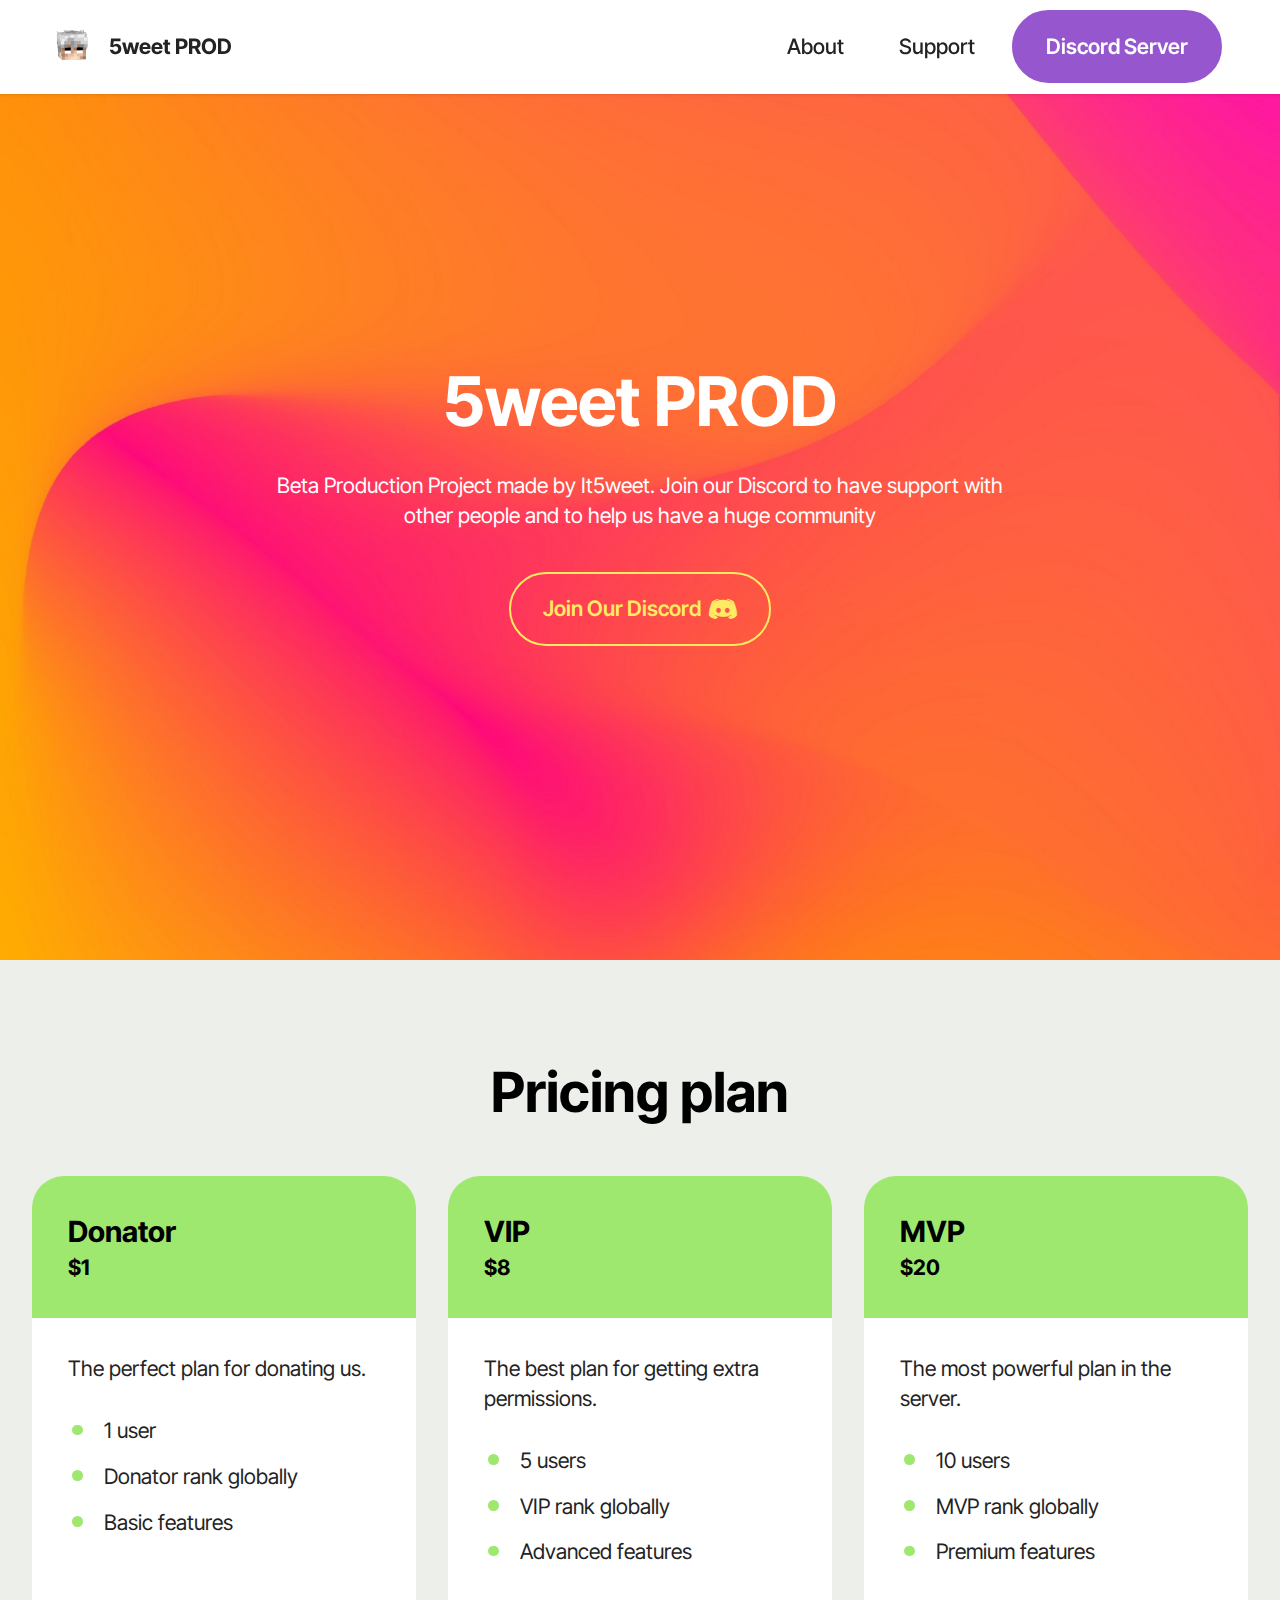
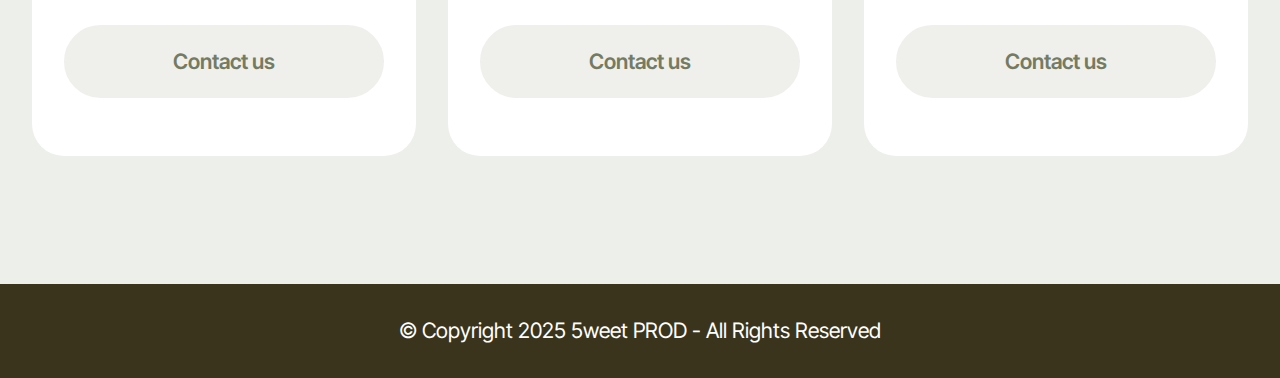
==== index.html @ 18e7218f "Upload" ====
<!DOCTYPE html>
<html  >
<head>
  <!-- Site made with Mobirise Website Builder v5.9.13, https://mobirise.com -->
  <meta charset="UTF-8">
  <meta http-equiv="X-UA-Compatible" content="IE=edge">
  <meta name="generator" content="Mobirise v5.9.13, mobirise.com">
  <meta name="viewport" content="width=device-width, initial-scale=1, minimum-scale=1">
  <link rel="shortcut icon" href="assets/images/avatarhead2-96x96.png" type="image/x-icon">
  <meta name="description" content="">
  
  
  <title>Home</title>
  <link rel="stylesheet" href="assets/bootstrap/css/bootstrap.min.css">
  <link rel="stylesheet" href="assets/bootstrap/css/bootstrap-grid.min.css">
  <link rel="stylesheet" href="assets/bootstrap/css/bootstrap-reboot.min.css">
  <link rel="stylesheet" href="assets/dropdown/css/style.css">
  <link rel="stylesheet" href="assets/socicon/css/styles.css">
  <link rel="stylesheet" href="assets/theme/css/style.css">
  <link rel="preload" href="https://fonts.googleapis.com/css?family=Inter+Tight:100,200,300,400,500,600,700,800,900,100i,200i,300i,400i,500i,600i,700i,800i,900i&display=swap" as="style" onload="this.onload=null;this.rel='stylesheet'">
  <noscript><link rel="stylesheet" href="https://fonts.googleapis.com/css?family=Inter+Tight:100,200,300,400,500,600,700,800,900,100i,200i,300i,400i,500i,600i,700i,800i,900i&display=swap"></noscript>
  <link rel="preload" as="style" href="assets/mobirise/css/mbr-additional.css?v=5Nnm0T"><link rel="stylesheet" href="assets/mobirise/css/mbr-additional.css?v=5Nnm0T" type="text/css">

  
  
  
</head>
<body>
  
  <section data-bs-version="5.1" class="menu menu2 cid-u1wSb3phY2" once="menu" id="menu2-0">
    
    <nav class="navbar navbar-dropdown navbar-fixed-top navbar-expand-lg">
        <div class="container">
            <div class="navbar-brand">
                <span class="navbar-logo">
                    <a href="index.html">
                        <img src="assets/images/avatarhead2-96x96.png" alt="Mobirise Website Builder" style="height: 3rem;">
                    </a>
                </span>
                <span class="navbar-caption-wrap"><a class="navbar-caption text-black text-primary display-7" href="index.html">5weet PROD</a></span>
            </div>
            <button class="navbar-toggler" type="button" data-toggle="collapse" data-bs-toggle="collapse" data-target="#navbarSupportedContent" data-bs-target="#navbarSupportedContent" aria-controls="navbarNavAltMarkup" aria-expanded="false" aria-label="Toggle navigation">
                <div class="hamburger">
                    <span></span>
                    <span></span>
                    <span></span>
                    <span></span>
                </div>
            </button>
            <div class="collapse navbar-collapse" id="navbarSupportedContent">
                <ul class="navbar-nav nav-dropdown" data-app-modern-menu="true"><li class="nav-item"><a class="nav-link link text-black text-primary display-4" href="page1.html">
                            About</a></li>
                    <li class="nav-item"><a class="nav-link link text-black text-primary display-4" href="page2.html">Support</a></li></ul>
                
                <div class="navbar-buttons mbr-section-btn"><a class="btn btn-secondary display-4" href="http://dsc.gg/sweetsmp">Discord Server</a></div>
            </div>
        </div>
    </nav>
</section>

<section data-bs-version="5.1" class="header09 startm5 cid-u1wSuJUISv mbr-fullscreen" id="header09-1">	
    
	
	
	<div class="container-fluid">
		<div class="row">
			<div class="content-wrap col-12 col-md-8">
				<h1 class="mbr-section-title mbr-fonts-style mbr-white mb-4 display-1">
					<strong>5weet PROD</strong></h1>
				
				<p class="mbr-fonts-style mbr-text mbr-white mb-4 display-7">Beta Production Project made by It5weet. Join our Discord to have support with other people and to help us have a huge community</p>
				<div class="mbr-section-btn"><a class="btn btn-danger-outline display-7" href="http://dsc.gg/sweetsmp"><span class="socicon socicon-discord mbr-iconfont mbr-iconfont-btn"></span>Join Our Discord</a></div>
			</div>
		</div>
	</div>
</section>


<section data-bs-version="5.1" class="pricing03 cid-u1wXne4EDB" id="pricing03-5">
  

  
  <div class="container">
    <div class="row justify-content-center">
      <div class="col-12 content-head">
        <div class="mbr-section-head mb-5">
          <h4 class="mbr-section-title mbr-fonts-style align-center mb-0 display-2">
            <strong>Pricing plan</strong>
          </h4>
          
        </div>
      </div>
    </div>
    <div class="row">
      <div class="item features-without-image col-12 col-md-6 col-lg-4 item-mb active">
        <div class="item-wrapper">
          <div class="item-head">
            <h5 class="item-title mbr-fonts-style mb-0 display-5">
              <strong>Donator</strong></h5>
            <h6 class="item-subtitle mbr-fonts-style mb-0 display-7">
              <strong>$1</strong></h6>
          </div>
          <div class="item-content">
            <p class="mbr-text mbr-fonts-style display-7">
              The perfect plan for donating us.
            </p>
            <div class="mb-4">
            </div>
            <div class="counter-container mbr-text mbr-fonts-style display-7">
              <ul>
                <li>1 user</li><li>Donator rank globally</li><li>Basic features</li>
              </ul>
            </div>
          </div>
          <div class="mbr-section-btn item-footer"><a href="https://dsc.gg/sweetsmp" class="btn item-btn btn-white display-7">Contact us</a></div>
        </div>
      </div>
      <div class="item features-without-image col-12 col-md-6 col-lg-4 item-mb">
        <div class="item-wrapper">
          <div class="item-head">
            <h5 class="item-title mbr-fonts-style mb-0 display-5">
              <strong>VIP</strong></h5>
            <h6 class="item-subtitle mbr-fonts-style mt-0 mb-0 display-7">
              <strong>$8</strong></h6>
          </div>
          <div class="item-content">
            <p class="mbr-text mbr-fonts-style display-7">
              The best plan for getting extra permissions.
            </p>
            <div class="mb-4">
            </div>
            <div class="counter-container mbr-text mbr-fonts-style display-7">
              <ul>
                <li>5 users</li>
                <li>VIP rank globally</li>
                <li>Advanced features</li>
              </ul>
            </div>
          </div>
          <div class="mbr-section-btn item-footer"><a href="https://dsc.gg/sweetsmp" class="btn item-btn btn-white display-7">Contact us</a></div>
        </div>
      </div>
      <div class="item features-without-image col-12 col-md-6 col-lg-4 item-mb">
        <div class="item-wrapper">
          <div class="item-head">
            <h5 class="item-title mbr-fonts-style mb-0 display-5">
              <strong>MVP</strong></h5>
            <h6 class="item-subtitle mbr-fonts-style mt-0 mb-0 display-7"><strong>$20</strong></h6>
          </div>
          <div class="item-content">
            <p class="mbr-text mbr-fonts-style display-7">
              The most powerful plan in the server.
            </p>
            <div class="mb-4"></div>
            <div class="counter-container mbr-text mbr-fonts-style display-7">
              <ul>
                <li>10 users</li>
                <li>MVP rank globally</li>
                <li>Premium features</li>
              </ul>
            </div>
          </div>
          <div class="mbr-section-btn item-footer"><a href="https://dsc.gg/sweetsmp" class="btn item-btn btn-white display-7">Contact us</a></div>
        </div>
      </div>
    </div>
  </div>
</section>

<section data-bs-version="5.1" class="footer4 cid-u1wX4rlf1T" once="footers" id="footer04-4">

    

    

    <div class="container">
        <div class="media-container-row align-center mbr-white">
            <div class="col-12">
                <p class="mbr-text mb-0 mbr-fonts-style display-7">
                    © Copyright 2025 5weet PROD - All Rights Reserved
                </p>
            </div>
        </div>
    </div>
</section>
  
  
</body>
</html>
---- assets/dropdown/css/style.css ----
.navbar-dropdown {
  left: 0;
  padding: 0;
  position: absolute;
  right: 0;
  top: 0;
  transition: all 0.45s ease;
  z-index: 1030;
  background: #282828; }
  .navbar-dropdown .navbar-logo {
    margin-right: 0.8rem;
    transition: margin 0.3s ease-in-out;
    vertical-align: middle; }
    .navbar-dropdown .navbar-logo img {
      height: 3.125rem;
      transition: all 0.3s ease-in-out; }
    .navbar-dropdown .navbar-logo.mbr-iconfont {
      font-size: 3.125rem;
      line-height: 3.125rem; }
  .navbar-dropdown .navbar-caption {
    font-weight: 700;
    white-space: normal;
    vertical-align: -4px;
    line-height: 3.125rem !important; }
    .navbar-dropdown .navbar-caption, .navbar-dropdown .navbar-caption:hover {
      color: inherit;
      text-decoration: none; }
  .navbar-dropdown .mbr-iconfont + .navbar-caption {
    vertical-align: -1px; }
  .navbar-dropdown.navbar-fixed-top {
    position: fixed; }
  .navbar-dropdown .navbar-brand span {
    vertical-align: -4px; }
  .navbar-dropdown.bg-color.transparent {
    background: none; }
  .navbar-dropdown.navbar-short .navbar-brand {
    padding: 0.625rem 0; }
    .navbar-dropdown.navbar-short .navbar-brand span {
      vertical-align: -1px; }
  .navbar-dropdown.navbar-short .navbar-caption {
    line-height: 2.375rem !important;
    vertical-align: -2px; }
  .navbar-dropdown.navbar-short .navbar-logo {
    margin-right: 0.5rem; }
    .navbar-dropdown.navbar-short .navbar-logo img {
      height: 2.375rem; }
    .navbar-dropdown.navbar-short .navbar-logo.mbr-iconfont {
      font-size: 2.375rem;
      line-height: 2.375rem; }
  .navbar-dropdown.navbar-short .mbr-table-cell {
    height: 3.625rem; }
  .navbar-dropdown .navbar-close {
    left: 0.6875rem;
    position: fixed;
    top: 0.75rem;
    z-index: 1000; }
  .navbar-dropdown .hamburger-icon {
    content: "";
    display: inline-block;
    vertical-align: middle;
    width: 16px;
    -webkit-box-shadow: 0 -6px 0 1px #282828,0 0 0 1px #282828,0 6px 0 1px #282828;
    -moz-box-shadow: 0 -6px 0 1px #282828,0 0 0 1px #282828,0 6px 0 1px #282828;
    box-shadow: 0 -6px 0 1px #282828,0 0 0 1px #282828,0 6px 0 1px #282828; }

.dropdown-menu .dropdown-toggle[data-toggle="dropdown-submenu"]::after {
  border-bottom: 0.35em solid transparent;
  border-left: 0.35em solid;
  border-right: 0;
  border-top: 0.35em solid transparent;
  margin-left: 0.3rem; }

.dropdown-menu .dropdown-item:focus {
  outline: 0; }

.nav-dropdown {
  font-size: 0.75rem;
  font-weight: 500;
  height: auto !important; }
  .nav-dropdown .nav-btn {
    padding-left: 1rem; }
  .nav-dropdown .link {
    margin: .667em 1.667em;
    font-weight: 500;
    padding: 0;
    transition: color .2s ease-in-out; }
    .nav-dropdown .link.dropdown-toggle {
      margin-right: 2.583em; }
      .nav-dropdown .link.dropdown-toggle::after {
        margin-left: .25rem;
        border-top: 0.35em solid;
        border-right: 0.35em solid transparent;
        border-left: 0.35em solid transparent;
        border-bottom: 0; }
      .nav-dropdown .link.dropdown-toggle[aria-expanded="true"] {
        margin: 0;
        padding: 0.667em 3.263em  0.667em 1.667em; }
  .nav-dropdown .link::after,
  .nav-dropdown .dropdown-item::after {
    color: inherit; }
  .nav-dropdown .btn {
    font-size: 0.75rem;
    font-weight: 700;
    letter-spacing: 0;
    margin-bottom: 0;
    padding-left: 1.25rem;
    padding-right: 1.25rem; }
  .nav-dropdown .dropdown-menu {
    border-radius: 0;
    border: 0;
    left: 0;
    margin: 0;
    padding-bottom: 1.25rem;
    padding-top: 1.25rem;
    position: relative; }
  .nav-dropdown .dropdown-submenu {
    margin-left: 0.125rem;
    top: 0; }
  .nav-dropdown .dropdown-item {
    font-weight: 500;
    line-height: 2;
    padding: 0.3846em 4.615em 0.3846em 1.5385em;
    position: relative;
    transition: color .2s ease-in-out, background-color .2s ease-in-out; }
    .nav-dropdown .dropdown-item::after {
      margin-top: -0.3077em;
      position: absolute;
      right: 1.1538em;
      top: 50%; }
    .nav-dropdown .dropdown-item:focus, .nav-dropdown .dropdown-item:hover {
      background: none; }

@media (max-width: 767px) {
  .nav-dropdown.navbar-toggleable-sm {
    bottom: 0;
    display: none;
    left: 0;
    overflow-x: hidden;
    position: fixed;
    top: 0;
    transform: translateX(-100%);
    -ms-transform: translateX(-100%);
    -webkit-transform: translateX(-100%);
    width: 18.75rem;
    z-index: 999; } }
.nav-dropdown.navbar-toggleable-xl {
  bottom: 0;
  display: none;
  left: 0;
  overflow-x: hidden;
  position: fixed;
  top: 0;
  transform: translateX(-100%);
  -ms-transform: translateX(-100%);
  -webkit-transform: translateX(-100%);
  width: 18.75rem;
  z-index: 999; }

.nav-dropdown-sm {
  display: block !important;
  overflow-x: hidden;
  overflow: auto;
  padding-top: 3.875rem; }
  .nav-dropdown-sm::after {
    content: "";
    display: block;
    height: 3rem;
    width: 100%; }
  .nav-dropdown-sm.collapse.in ~ .navbar-close {
    display: block !important; }
  .nav-dropdown-sm.collapsing, .nav-dropdown-sm.collapse.in {
    transform: translateX(0);
    -ms-transform: translateX(0);
    -webkit-transform: translateX(0);
    transition: all 0.25s ease-out;
    -webkit-transition: all 0.25s ease-out;
    background: #282828; }
  .nav-dropdown-sm.collapsing[aria-expanded="false"] {
    transform: translateX(-100%);
    -ms-transform: translateX(-100%);
    -webkit-transform: translateX(-100%); }
  .nav-dropdown-sm .nav-item {
    display: block;
    margin-left: 0 !important;
    padding-left: 0; }
  .nav-dropdown-sm .link,
  .nav-dropdown-sm .dropdown-item {
    border-top: 1px dotted rgba(255, 255, 255, 0.1);
    font-size: 0.8125rem;
    line-height: 1.6;
    margin: 0 !important;
    padding: 0.875rem 2.4rem 0.875rem 1.5625rem !important;
    position: relative;
    white-space: normal; }
    .nav-dropdown-sm .link:focus, .nav-dropdown-sm .link:hover,
    .nav-dropdown-sm .dropdown-item:focus,
    .nav-dropdown-sm .dropdown-item:hover {
      background: rgba(0, 0, 0, 0.2) !important;
      color: #c0a375; }
  .nav-dropdown-sm .nav-btn {
    position: relative;
    padding: 1.5625rem 1.5625rem 0 1.5625rem; }
    .nav-dropdown-sm .nav-btn::before {
      border-top: 1px dotted rgba(255, 255, 255, 0.1);
      content: "";
      left: 0;
      position: absolute;
      top: 0;
      width: 100%; }
    .nav-dropdown-sm .nav-btn + .nav-btn {
      padding-top: 0.625rem; }
      .nav-dropdown-sm .nav-btn + .nav-btn::before {
        display: none; }
  .nav-dropdown-sm .btn {
    padding: 0.625rem 0; }
  .nav-dropdown-sm .dropdown-toggle[data-toggle="dropdown-submenu"]::after {
    margin-left: .25rem;
    border-top: 0.35em solid;
    border-right: 0.35em solid transparent;
    border-left: 0.35em solid transparent;
    border-bottom: 0; }
  .nav-dropdown-sm .dropdown-toggle[data-toggle="dropdown-submenu"][aria-expanded="true"]::after {
    border-top: 0;
    border-right: 0.35em solid transparent;
    border-left: 0.35em solid transparent;
    border-bottom: 0.35em solid; }
  .nav-dropdown-sm .dropdown-menu {
    margin: 0;
    padding: 0;
    position: relative;
    top: 0;
    left: 0;
    width: 100%;
    border: 0;
    float: none;
    border-radius: 0;
    background: none; }
  .nav-dropdown-sm .dropdown-submenu {
    left: 100%;
    margin-left: 0.125rem;
    margin-top: -1.25rem;
    top: 0; }

.navbar-toggleable-sm .nav-dropdown .dropdown-menu {
  position: absolute; }

.navbar-toggleable-sm .nav-dropdown .dropdown-submenu {
  left: 100%;
  margin-left: 0.125rem;
  margin-top: -1.25rem;
  top: 0; }

.navbar-toggleable-sm.opened .nav-dropdown .dropdown-menu {
  position: relative; }

.navbar-toggleable-sm.opened .nav-dropdown .dropdown-submenu {
  left: 0;
  margin-left: 00rem;
  margin-top: 0rem;
  top: 0; }

.is-builder .nav-dropdown.collapsing {
  transition: none !important; }
---- assets/socicon/css/styles.css ----
@charset "UTF-8";

@font-face {
  font-family: 'Socicon';
  src:  url('../fonts/socicon.eot');
  src:  url('../fonts/socicon.eot?#iefix') format('embedded-opentype'),
    url('../fonts/socicon.woff2') format('woff2'),
    url('../fonts/socicon.ttf') format('truetype'),
    url('../fonts/socicon.woff') format('woff'),
    url('../fonts/socicon.svg#socicon') format('svg');
  font-weight: normal;
  font-style: normal;
  font-display: swap;
}

[data-icon]:before {
  font-family: "socicon" !important;
  content: attr(data-icon);
  font-style: normal !important;
  font-weight: normal !important;
  font-variant: normal !important;
  text-transform: none !important;
  speak: none;
  line-height: 1;
  -webkit-font-smoothing: antialiased;
  -moz-osx-font-smoothing: grayscale;
}

[class^="socicon-"], [class*=" socicon-"] {
  /* use !important to prevent issues with browser extensions that change fonts */
  font-family: 'Socicon' !important;
  speak: none;
  font-style: normal;
  font-weight: normal;
  font-variant: normal;
  text-transform: none;
  line-height: 1;

  /* Better Font Rendering =========== */
  -webkit-font-smoothing: antialiased;
  -moz-osx-font-smoothing: grayscale;
}

.socicon-eitaa:before {
  content: "\e97c";
}
.socicon-soroush:before {
  content: "\e97d";
}
.socicon-bale:before {
  content: "\e97e";
}
.socicon-zazzle:before {
  content: "\e97b";
}
.socicon-society6:before {
  content: "\e97a";
}
.socicon-redbubble:before {
  content: "\e979";
}
.socicon-avvo:before {
  content: "\e978";
}
.socicon-stitcher:before {
  content: "\e977";
}
.socicon-googlehangouts:before {
  content: "\e974";
}
.socicon-dlive:before {
  content: "\e975";
}
.socicon-vsco:before {
  content: "\e976";
}
.socicon-flipboard:before {
  content: "\e973";
}
.socicon-ubuntu:before {
  content: "\e958";
}
.socicon-artstation:before {
  content: "\e959";
}
.socicon-invision:before {
  content: "\e95a";
}
.socicon-torial:before {
  content: "\e95b";
}
.socicon-collectorz:before {
  content: "\e95c";
}
.socicon-seenthis:before {
  content: "\e95d";
}
.socicon-googleplaymusic:before {
  content: "\e95e";
}
.socicon-debian:before {
  content: "\e95f";
}
.socicon-filmfreeway:before {
  content: "\e960";
}
.socicon-gnome:before {
  content: "\e961";
}
.socicon-itchio:before {
  content: "\e962";
}
.socicon-jamendo:before {
  content: "\e963";
}
.socicon-mix:before {
  content: "\e964";
}
.socicon-sharepoint:before {
  content: "\e965";
}
.socicon-tinder:before {
  content: "\e966";
}
.socicon-windguru:before {
  content: "\e967";
}
.socicon-cdbaby:before {
  content: "\e968";
}
.socicon-elementaryos:before {
  content: "\e969";
}
.socicon-stage32:before {
  content: "\e96a";
}
.socicon-tiktok:before {
  content: "\e96b";
}
.socicon-gitter:before {
  content: "\e96c";
}
.socicon-letterboxd:before {
  content: "\e96d";
}
.socicon-threema:before {
  content: "\e96e";
}
.socicon-splice:before {
  content: "\e96f";
}
.socicon-metapop:before {
  content: "\e970";
}
.socicon-naver:before {
  content: "\e971";
}
.socicon-remote:before {
  content: "\e972";
}
.socicon-internet:before {
  content: "\e957";
}
.socicon-moddb:before {
  content: "\e94b";
}
.socicon-indiedb:before {
  content: "\e94c";
}
.socicon-traxsource:before {
  content: "\e94d";
}
.socicon-gamefor:before {
  content: "\e94e";
}
.socicon-pixiv:before {
  content: "\e94f";
}
.socicon-myanimelist:before {
  content: "\e950";
}
.socicon-blackberry:before {
  content: "\e951";
}
.socicon-wickr:before {
  content: "\e952";
}
.socicon-spip:before {
  content: "\e953";
}
.socicon-napster:before {
  content: "\e954";
}
.socicon-beatport:before {
  content: "\e955";
}
.socicon-hackerone:before {
  content: "\e956";
}
.socicon-hackernews:before {
  content: "\e946";
}
.socicon-smashwords:before {
  content: "\e947";
}
.socicon-kobo:before {
  content: "\e948";
}
.socicon-bookbub:before {
  content: "\e949";
}
.socicon-mailru:before {
  content: "\e94a";
}
.socicon-gitlab:before {
  content: "\e945";
}
.socicon-instructables:before {
  content: "\e944";
}
.socicon-portfolio:before {
  content: "\e943";
}
.socicon-codered:before {
  content: "\e940";
}
.socicon-origin:before {
  content: "\e941";
}
.socicon-nextdoor:before {
  content: "\e942";
}
.socicon-udemy:before {
  content: "\e93f";
}
.socicon-livemaster:before {
  content: "\e93e";
}
.socicon-crunchbase:before {
  content: "\e93b";
}
.socicon-homefy:before {
  content: "\e93c";
}
.socicon-calendly:before {
  content: "\e93d";
}
.socicon-realtor:before {
  content: "\e90f";
}
.socicon-tidal:before {
  content: "\e910";
}
.socicon-qobuz:before {
  content: "\e911";
}
.socicon-natgeo:before {
  content: "\e912";
}
.socicon-mastodon:before {
  content: "\e913";
}
.socicon-unsplash:before {
  content: "\e914";
}
.socicon-homeadvisor:before {
  content: "\e915";
}
.socicon-angieslist:before {
  content: "\e916";
}
.socicon-codepen:before {
  content: "\e917";
}
.socicon-slack:before {
  content: "\e918";
}
.socicon-openaigym:before {
  content: "\e919";
}
.socicon-logmein:before {
  content: "\e91a";
}
.socicon-fiverr:before {
  content: "\e91b";
}
.socicon-gotomeeting:before {
  content: "\e91c";
}
.socicon-aliexpress:before {
  content: "\e91d";
}
.socicon-guru:before {
  content: "\e91e";
}
.socicon-appstore:before {
  content: "\e91f";
}
.socicon-homes:before {
  content: "\e920";
}
.socicon-zoom:before {
  content: "\e921";
}
.socicon-alibaba:before {
  content: "\e922";
}
.socicon-craigslist:before {
  content: "\e923";
}
.socicon-wix:before {
  content: "\e924";
}
.socicon-redfin:before {
  content: "\e925";
}
.socicon-googlecalendar:before {
  content: "\e926";
}
.socicon-shopify:before {
  content: "\e927";
}
.socicon-freelancer:before {
  content: "\e928";
}
.socicon-seedrs:before {
  content: "\e929";
}
.socicon-bing:before {
  content: "\e92a";
}
.socicon-doodle:before {
  content: "\e92b";
}
.socicon-bonanza:before {
  content: "\e92c";
}
.socicon-squarespace:before {
  content: "\e92d";
}
.socicon-toptal:before {
  content: "\e92e";
}
.socicon-gust:before {
  content: "\e92f";
}
.socicon-ask:before {
  content: "\e930";
}
.socicon-trulia:before {
  content: "\e931";
}
.socicon-loomly:before {
  content: "\e932";
}
.socicon-ghost:before {
  content: "\e933";
}
.socicon-upwork:before {
  content: "\e934";
}
.socicon-fundable:before {
  content: "\e935";
}
.socicon-booking:before {
  content: "\e936";
}
.socicon-googlemaps:before {
  content: "\e937";
}
.socicon-zillow:before {
  content: "\e938";
}
.socicon-niconico:before {
  content: "\e939";
}
.socicon-toneden:before {
  content: "\e93a";
}
.socicon-augment:before {
  content: "\e908";
}
.socicon-bitbucket:before {
  content: "\e909";
}
.socicon-fyuse:before {
  content: "\e90a";
}
.socicon-yt-gaming:before {
  content: "\e90b";
}
.socicon-sketchfab:before {
  content: "\e90c";
}
.socicon-mobcrush:before {
  content: "\e90d";
}
.socicon-microsoft:before {
  content: "\e90e";
}
.socicon-pandora:before {
  content: "\e907";
}
.socicon-messenger:before {
  content: "\e906";
}
.socicon-gamewisp:before {
  content: "\e905";
}
.socicon-bloglovin:before {
  content: "\e904";
}
.socicon-tunein:before {
  content: "\e903";
}
.socicon-gamejolt:before {
  content: "\e901";
}
.socicon-trello:before {
  content: "\e902";
}
.socicon-spreadshirt:before {
  content: "\e900";
}
.socicon-500px:before {
  content: "\e000";
}
.socicon-8tracks:before {
  content: "\e001";
}
.socicon-airbnb:before {
  content: "\e002";
}
.socicon-alliance:before {
  content: "\e003";
}
.socicon-amazon:before {
  content: "\e004";
}
.socicon-amplement:before {
  content: "\e005";
}
.socicon-android:before {
  content: "\e006";
}
.socicon-angellist:before {
  content: "\e007";
}
.socicon-apple:before {
  content: "\e008";
}
.socicon-appnet:before {
  content: "\e009";
}
.socicon-baidu:before {
  content: "\e00a";
}
.socicon-bandcamp:before {
  content: "\e00b";
}
.socicon-battlenet:before {
  content: "\e00c";
}
.socicon-mixer:before {
  content: "\e00d";
}
.socicon-bebee:before {
  content: "\e00e";
}
.socicon-bebo:before {
  content: "\e00f";
}
.socicon-behance:before {
  content: "\e010";
}
.socicon-blizzard:before {
  content: "\e011";
}
.socicon-blogger:before {
  content: "\e012";
}
.socicon-buffer:before {
  content: "\e013";
}
.socicon-chrome:before {
  content: "\e014";
}
.socicon-coderwall:before {
  content: "\e015";
}
.socicon-curse:before {
  content: "\e016";
}
.socicon-dailymotion:before {
  content: "\e017";
}
.socicon-deezer:before {
  content: "\e018";
}
.socicon-delicious:before {
  content: "\e019";
}
.socicon-deviantart:before {
  content: "\e01a";
}
.socicon-diablo:before {
  content: "\e01b";
}
.socicon-digg:before {
  content: "\e01c";
}
.socicon-discord:before {
  content: "\e01d";
}
.socicon-disqus:before {
  content: "\e01e";
}
.socicon-douban:before {
  content: "\e01f";
}
.socicon-draugiem:before {
  content: "\e020";
}
.socicon-dribbble:before {
  content: "\e021";
}
.socicon-drupal:before {
  content: "\e022";
}
.socicon-ebay:before {
  content: "\e023";
}
.socicon-ello:before {
  content: "\e024";
}
.socicon-endomodo:before {
  content: "\e025";
}
.socicon-envato:before {
  content: "\e026";
}
.socicon-etsy:before {
  content: "\e027";
}
.socicon-facebook:before {
  content: "\e028";
}
.socicon-feedburner:before {
  content: "\e029";
}
.socicon-filmweb:before {
  content: "\e02a";
}
.socicon-firefox:before {
  content: "\e02b";
}
.socicon-flattr:before {
  content: "\e02c";
}
.socicon-flickr:before {
  content: "\e02d";
}
.socicon-formulr:before {
  content: "\e02e";
}
.socicon-forrst:before {
  content: "\e02f";
}
.socicon-foursquare:before {
  content: "\e030";
}
.socicon-friendfeed:before {
  content: "\e031";
}
.socicon-github:before {
  content: "\e032";
}
.socicon-goodreads:before {
  content: "\e033";
}
.socicon-google:before {
  content: "\e034";
}
.socicon-googlescholar:before {
  content: "\e035";
}
.socicon-googlegroups:before {
  content: "\e036";
}
.socicon-googlephotos:before {
  content: "\e037";
}
.socicon-googleplus:before {
  content: "\e038";
}
.socicon-grooveshark:before {
  content: "\e039";
}
.socicon-hackerrank:before {
  content: "\e03a";
}
.socicon-hearthstone:before {
  content: "\e03b";
}
.socicon-hellocoton:before {
  content: "\e03c";
}
.socicon-heroes:before {
  content: "\e03d";
}
.socicon-smashcast:before {
  content: "\e03e";
}
.socicon-horde:before {
  content: "\e03f";
}
.socicon-houzz:before {
  content: "\e040";
}
.socicon-icq:before {
  content: "\e041";
}
.socicon-identica:before {
  content: "\e042";
}
.socicon-imdb:before {
  content: "\e043";
}
.socicon-instagram:before {
  content: "\e044";
}
.socicon-issuu:before {
  content: "\e045";
}
.socicon-istock:before {
  content: "\e046";
}
.socicon-itunes:before {
  content: "\e047";
}
.socicon-keybase:before {
  content: "\e048";
}
.socicon-lanyrd:before {
  content: "\e049";
}
.socicon-lastfm:before {
  content: "\e04a";
}
.socicon-line:before {
  content: "\e04b";
}
.socicon-linkedin:before {
  content: "\e04c";
}
.socicon-livejournal:before {
  content: "\e04d";
}
.socicon-lyft:before {
  content: "\e04e";
}
.socicon-macos:before {
  content: "\e04f";
}
.socicon-mail:before {
  content: "\e050";
}
.socicon-medium:before {
  content: "\e051";
}
.socicon-meetup:before {
  content: "\e052";
}
.socicon-mixcloud:before {
  content: "\e053";
}
.socicon-modelmayhem:before {
  content: "\e054";
}
.socicon-mumble:before {
  content: "\e055";
}
.socicon-myspace:before {
  content: "\e056";
}
.socicon-newsvine:before {
  content: "\e057";
}
.socicon-nintendo:before {
  content: "\e058";
}
.socicon-npm:before {
  content: "\e059";
}
.socicon-odnoklassniki:before {
  content: "\e05a";
}
.socicon-openid:before {
  content: "\e05b";
}
.socicon-opera:before {
  content: "\e05c";
}
.socicon-outlook:before {
  content: "\e05d";
}
.socicon-overwatch:before {
  content: "\e05e";
}
.socicon-patreon:before {
  content: "\e05f";
}
.socicon-paypal:before {
  content: "\e060";
}
.socicon-periscope:before {
  content: "\e061";
}
.socicon-persona:before {
  content: "\e062";
}
.socicon-pinterest:before {
  content: "\e063";
}
.socicon-play:before {
  content: "\e064";
}
.socicon-player:before {
  content: "\e065";
}
.socicon-playstation:before {
  content: "\e066";
}
.socicon-pocket:before {
  content: "\e067";
}
.socicon-qq:before {
  content: "\e068";
}
.socicon-quora:before {
  content: "\e069";
}
.socicon-raidcall:before {
  content: "\e06a";
}
.socicon-ravelry:before {
  content: "\e06b";
}
.socicon-reddit:before {
  content: "\e06c";
}
.socicon-renren:before {
  content: "\e06d";
}
.socicon-researchgate:before {
  content: "\e06e";
}
.socicon-residentadvisor:before {
  content: "\e06f";
}
.socicon-reverbnation:before {
  content: "\e070";
}
.socicon-rss:before {
  content: "\e071";
}
.socicon-sharethis:before {
  content: "\e072";
}
.socicon-skype:before {
  content: "\e073";
}
.socicon-slideshare:before {
  content: "\e074";
}
.socicon-smugmug:before {
  content: "\e075";
}
.socicon-snapchat:before {
  content: "\e076";
}
.socicon-songkick:before {
  content: "\e077";
}
.socicon-soundcloud:before {
  content: "\e078";
}
.socicon-spotify:before {
  content: "\e079";
}
.socicon-stackexchange:before {
  content: "\e07a";
}
.socicon-stackoverflow:before {
  content: "\e07b";
}
.socicon-starcraft:before {
  content: "\e07c";
}
.socicon-stayfriends:before {
  content: "\e07d";
}
.socicon-steam:before {
  content: "\e07e";
}
.socicon-storehouse:before {
  content: "\e07f";
}
.socicon-strava:before {
  content: "\e080";
}
.socicon-streamjar:before {
  content: "\e081";
}
.socicon-stumbleupon:before {
  content: "\e082";
}
.socicon-swarm:before {
  content: "\e083";
}
.socicon-teamspeak:before {
  content: "\e084";
}
.socicon-teamviewer:before {
  content: "\e085";
}
.socicon-technorati:before {
  content: "\e086";
}
.socicon-telegram:before {
  content: "\e087";
}
.socicon-tripadvisor:before {
  content: "\e088";
}
.socicon-tripit:before {
  content: "\e089";
}
.socicon-triplej:before {
  content: "\e08a";
}
.socicon-tumblr:before {
  content: "\e08b";
}
.socicon-twitch:before {
  content: "\e08c";
}
.socicon-twitter:before {
  content: "\e08d";
}
.socicon-uber:before {
  content: "\e08e";
}
.socicon-ventrilo:before {
  content: "\e08f";
}
.socicon-viadeo:before {
  content: "\e090";
}
.socicon-viber:before {
  content: "\e091";
}
.socicon-viewbug:before {
  content: "\e092";
}
.socicon-vimeo:before {
  content: "\e093";
}
.socicon-vine:before {
  content: "\e094";
}
.socicon-vkontakte:before {
  content: "\e095";
}
.socicon-warcraft:before {
  content: "\e096";
}
.socicon-wechat:before {
  content: "\e097";
}
.socicon-weibo:before {
  content: "\e098";
}
.socicon-whatsapp:before {
  content: "\e099";
}
.socicon-wikipedia:before {
  content: "\e09a";
}
.socicon-windows:before {
  content: "\e09b";
}
.socicon-wordpress:before {
  content: "\e09c";
}
.socicon-wykop:before {
  content: "\e09d";
}
.socicon-xbox:before {
  content: "\e09e";
}
.socicon-xing:before {
  content: "\e09f";
}
.socicon-yahoo:before {
  content: "\e0a0";
}
.socicon-yammer:before {
  content: "\e0a1";
}
.socicon-yandex:before {
  content: "\e0a2";
}
.socicon-yelp:before {
  content: "\e0a3";
}
.socicon-younow:before {
  content: "\e0a4";
}
.socicon-youtube:before {
  content: "\e0a5";
}
.socicon-zapier:before {
  content: "\e0a6";
}
.socicon-zerply:before {
  content: "\e0a7";
}
.socicon-zomato:before {
  content: "\e0a8";
}
.socicon-zynga:before {
  content: "\e0a9";
}
---- assets/theme/css/style.css ----
@charset "UTF-8";
section {
  background-color: #ffffff;
}

body {
  font-style: normal;
  line-height: 1.5;
  font-weight: 400;
  color: #232323;
  position: relative;
}

button {
  background-color: transparent;
  border-color: transparent;
}

.embla__button,
.carousel-control {
  background-color: #edefea !important;
  opacity: 0.8 !important;
  color: #464845 !important;
  border-color: #edefea !important;
}

.carousel .close,
.modalWindow .close {
  background-color: #edefea !important;
  color: #464845 !important;
  border-color: #edefea !important;
  opacity: 0.8 !important;
}

.carousel .close:hover,
.modalWindow .close:hover {
  opacity: 1 !important;
}

.carousel-indicators li {
  background-color: #edefea !important;
  border: 2px solid #464845 !important;
}

.carousel-indicators li:hover,
.carousel-indicators li:active {
  opacity: 0.8 !important;
}

.embla__button:hover,
.carousel-control:hover {
  background-color: #edefea !important;
  opacity: 1 !important;
}

.modalWindow-video-container {
  height: 80%;
}

section,
.container,
.container-fluid {
  position: relative;
  word-wrap: break-word;
}

a.mbr-iconfont:hover {
  text-decoration: none;
}

.article .lead p,
.article .lead ul,
.article .lead ol,
.article .lead pre,
.article .lead blockquote {
  margin-bottom: 0;
}

a {
  font-style: normal;
  font-weight: 400;
  cursor: pointer;
}
a, a:hover {
  text-decoration: none;
}

.mbr-section-title {
  font-style: normal;
  line-height: 1.3;
}

.mbr-section-subtitle {
  line-height: 1.3;
}

.mbr-text {
  font-style: normal;
  line-height: 1.7;
}

h1,
h2,
h3,
h4,
h5,
h6,
.display-1,
.display-2,
.display-4,
.display-5,
.display-7,
span,
p,
a {
  line-height: 1;
  word-break: break-word;
  word-wrap: break-word;
  font-weight: 400;
}

b,
strong {
  font-weight: bold;
}

input:-webkit-autofill, input:-webkit-autofill:hover, input:-webkit-autofill:focus, input:-webkit-autofill:active {
  transition-delay: 9999s;
  -webkit-transition-property: background-color, color;
  transition-property: background-color, color;
}

textarea[type=hidden] {
  display: none;
}

section {
  background-position: 50% 50%;
  background-repeat: no-repeat;
  background-size: cover;
}
section .mbr-background-video,
section .mbr-background-video-preview {
  position: absolute;
  bottom: 0;
  left: 0;
  right: 0;
  top: 0;
}

.hidden {
  visibility: hidden;
}

.mbr-z-index20 {
  z-index: 20;
}

/*! Base colors */
.mbr-white {
  color: #ffffff;
}

.mbr-black {
  color: #111111;
}

.mbr-bg-white {
  background-color: #ffffff;
}

.mbr-bg-black {
  background-color: #000000;
}

/*! Text-aligns */
.align-left {
  text-align: left;
}

.align-center {
  text-align: center;
}

.align-right {
  text-align: right;
}

/*! Font-weight  */
.mbr-light {
  font-weight: 300;
}

.mbr-regular {
  font-weight: 400;
}

.mbr-semibold {
  font-weight: 500;
}

.mbr-bold {
  font-weight: 700;
}

/*! Media  */
.media-content {
  flex-basis: 100%;
}

.media-container-row {
  display: flex;
  flex-direction: row;
  flex-wrap: wrap;
  justify-content: center;
  align-content: center;
  align-items: start;
}
.media-container-row .media-size-item {
  width: 400px;
}

.media-container-column {
  display: flex;
  flex-direction: column;
  flex-wrap: wrap;
  justify-content: center;
  align-content: center;
  align-items: stretch;
}
.media-container-column > * {
  width: 100%;
}

@media (min-width: 992px) {
  .media-container-row {
    flex-wrap: nowrap;
  }
}
figure {
  margin-bottom: 0;
  overflow: hidden;
}

figure[mbr-media-size] {
  transition: width 0.1s;
}

img,
iframe {
  display: block;
  width: 100%;
}

.card {
  background-color: transparent;
  border: none;
}

.card-box {
  width: 100%;
}

.card-img {
  text-align: center;
  flex-shrink: 0;
  -webkit-flex-shrink: 0;
}

.media {
  max-width: 100%;
  margin: 0 auto;
}

.mbr-figure {
  align-self: center;
}

.media-container > div {
  max-width: 100%;
}

.mbr-figure img,
.card-img img {
  width: 100%;
}

@media (max-width: 991px) {
  .media-size-item {
    width: auto !important;
  }
  .media {
    width: auto;
  }
  .mbr-figure {
    width: 100% !important;
  }
}
/*! Buttons */
.mbr-section-btn {
  margin-left: -0.6rem;
  margin-right: -0.6rem;
  font-size: 0;
}

.btn {
  font-weight: 600;
  border-width: 1px;
  font-style: normal;
  margin: 0.6rem 0.6rem;
  white-space: normal;
  transition: all 0.2s ease-in-out;
  display: inline-flex;
  align-items: center;
  justify-content: center;
  word-break: break-word;
}

.btn-sm {
  font-weight: 600;
  letter-spacing: 0px;
  transition: all 0.3s ease-in-out;
}

.btn-md {
  font-weight: 600;
  letter-spacing: 0px;
  transition: all 0.3s ease-in-out;
}

.btn-lg {
  font-weight: 600;
  letter-spacing: 0px;
  transition: all 0.3s ease-in-out;
}

.btn-form {
  margin: 0;
}
.btn-form:hover {
  cursor: pointer;
}

nav .mbr-section-btn {
  margin-left: 0rem;
  margin-right: 0rem;
}

/*! Btn icon margin */
.btn .mbr-iconfont,
.btn.btn-sm .mbr-iconfont {
  order: 1;
  cursor: pointer;
  margin-left: 0.5rem;
  vertical-align: sub;
}

.btn.btn-md .mbr-iconfont,
.btn.btn-md .mbr-iconfont {
  margin-left: 0.8rem;
}

.mbr-regular {
  font-weight: 400;
}

.mbr-semibold {
  font-weight: 500;
}

.mbr-bold {
  font-weight: 700;
}

[type=submit] {
  -webkit-appearance: none;
}

/*! Full-screen */
.mbr-fullscreen .mbr-overlay {
  min-height: 100vh;
}

.mbr-fullscreen {
  display: flex;
  display: -moz-flex;
  display: -ms-flex;
  display: -o-flex;
  align-items: center;
  min-height: 100vh;
  padding-top: 3rem;
  padding-bottom: 3rem;
}

/*! Map */
.map {
  height: 25rem;
  position: relative;
}
.map iframe {
  width: 100%;
  height: 100%;
}

/*! Scroll to top arrow */
.mbr-arrow-up {
  bottom: 25px;
  right: 90px;
  position: fixed;
  text-align: right;
  z-index: 5000;
  color: #ffffff;
  font-size: 22px;
}

.mbr-arrow-up a {
  background: rgba(0, 0, 0, 0.2);
  border-radius: 50%;
  color: #fff;
  display: inline-block;
  height: 60px;
  width: 60px;
  border: 2px solid #fff;
  outline-style: none !important;
  position: relative;
  text-decoration: none;
  transition: all 0.3s ease-in-out;
  cursor: pointer;
  text-align: center;
}
.mbr-arrow-up a:hover {
  background-color: rgba(0, 0, 0, 0.4);
}
.mbr-arrow-up a i {
  line-height: 60px;
}

.mbr-arrow-up-icon {
  display: block;
  color: #fff;
}

.mbr-arrow-up-icon::before {
  content: "›";
  display: inline-block;
  font-family: serif;
  font-size: 22px;
  line-height: 1;
  font-style: normal;
  position: relative;
  top: 6px;
  left: -4px;
  transform: rotate(-90deg);
}

/*! Arrow Down */
.mbr-arrow {
  position: absolute;
  bottom: 45px;
  left: 50%;
  width: 60px;
  height: 60px;
  cursor: pointer;
  background-color: rgba(80, 80, 80, 0.5);
  border-radius: 50%;
  transform: translateX(-50%);
}
@media (max-width: 767px) {
  .mbr-arrow {
    display: none;
  }
}
.mbr-arrow > a {
  display: inline-block;
  text-decoration: none;
  outline-style: none;
  animation: arrowdown 1.7s ease-in-out infinite;
  color: #ffffff;
}
.mbr-arrow > a > i {
  position: absolute;
  top: -2px;
  left: 15px;
  font-size: 2rem;
}

#scrollToTop a i::before {
  content: "";
  position: absolute;
  display: block;
  border-bottom: 2.5px solid #fff;
  border-left: 2.5px solid #fff;
  width: 27.8%;
  height: 27.8%;
  left: 50%;
  top: 51%;
  transform: translateY(-30%) translateX(-50%) rotate(135deg);
}

@keyframes arrowdown {
  0% {
    transform: translateY(0px);
  }
  50% {
    transform: translateY(-5px);
  }
  100% {
    transform: translateY(0px);
  }
}
@media (max-width: 500px) {
  .mbr-arrow-up {
    left: 0;
    right: 0;
    text-align: center;
  }
}
/*Gradients animation*/
@keyframes gradient-animation {
  from {
    background-position: 0% 100%;
    animation-timing-function: ease-in-out;
  }
  to {
    background-position: 100% 0%;
    animation-timing-function: ease-in-out;
  }
}
.bg-gradient {
  background-size: 200% 200%;
  animation: gradient-animation 5s infinite alternate;
  -webkit-animation: gradient-animation 5s infinite alternate;
}

.menu .navbar-brand {
  display: -webkit-flex;
}
.menu .navbar-brand span {
  display: flex;
  display: -webkit-flex;
}
.menu .navbar-brand .navbar-caption-wrap {
  display: -webkit-flex;
}
.menu .navbar-brand .navbar-logo img {
  display: -webkit-flex;
  width: auto;
}
@media (min-width: 768px) and (max-width: 991px) {
  .menu .navbar-toggleable-sm .navbar-nav {
    display: -ms-flexbox;
  }
}
@media (max-width: 991px) {
  .menu .navbar-collapse {
    max-height: 93.5vh;
  }
  .menu .navbar-collapse.show {
    overflow: auto;
  }
}
@media (min-width: 992px) {
  .menu .navbar-nav.nav-dropdown {
    display: -webkit-flex;
  }
  .menu .navbar-toggleable-sm .navbar-collapse {
    display: -webkit-flex !important;
  }
  .menu .collapsed .navbar-collapse {
    max-height: 93.5vh;
  }
  .menu .collapsed .navbar-collapse.show {
    overflow: auto;
  }
}
@media (max-width: 767px) {
  .menu .navbar-collapse {
    max-height: 80vh;
  }
}

.nav-link .mbr-iconfont {
  margin-right: 0.5rem;
}

.navbar {
  display: -webkit-flex;
  -webkit-flex-wrap: wrap;
  -webkit-align-items: center;
  -webkit-justify-content: space-between;
}

.navbar-collapse {
  -webkit-flex-basis: 100%;
  -webkit-flex-grow: 1;
  -webkit-align-items: center;
}

.nav-dropdown .link {
  padding: 0.667em 1.667em !important;
  margin: 0 !important;
}

.nav {
  display: -webkit-flex;
  -webkit-flex-wrap: wrap;
}

.row {
  display: -webkit-flex;
  -webkit-flex-wrap: wrap;
}

.justify-content-center {
  -webkit-justify-content: center;
}

.form-inline {
  display: -webkit-flex;
}

.card-wrapper {
  -webkit-flex: 1;
}

.carousel-control {
  z-index: 10;
  display: -webkit-flex;
}

.carousel-controls {
  display: -webkit-flex;
}

.media {
  display: -webkit-flex;
}

.form-group:focus {
  outline: none;
}

.jq-selectbox__select {
  padding: 7px 0;
  position: relative;
}

.jq-selectbox__dropdown {
  overflow: hidden;
  border-radius: 10px;
  position: absolute;
  top: 100%;
  left: 0 !important;
  width: 100% !important;
}

.jq-selectbox__trigger-arrow {
  right: 0;
  transform: translateY(-50%);
}

.jq-selectbox li {
  padding: 1.07em 0.5em;
}

input[type=range] {
  padding-left: 0 !important;
  padding-right: 0 !important;
}

.modal-dialog,
.modal-content {
  height: 100%;
}

.modal-dialog .carousel-inner {
  height: calc(100vh - 1.75rem);
}
@media (max-width: 575px) {
  .modal-dialog .carousel-inner {
    height: calc(100vh - 1rem);
  }
}

.carousel-item {
  text-align: center;
}

.carousel-item img {
  margin: auto;
}

.navbar-toggler {
  align-self: flex-start;
  padding: 0.25rem 0.75rem;
  font-size: 1.25rem;
  line-height: 1;
  background: transparent;
  border: 1px solid transparent;
  border-radius: 0.25rem;
}

.navbar-toggler:focus,
.navbar-toggler:hover {
  text-decoration: none;
  box-shadow: none;
}

.navbar-toggler-icon {
  display: inline-block;
  width: 1.5em;
  height: 1.5em;
  vertical-align: middle;
  content: "";
  background: no-repeat center center;
  background-size: 100% 100%;
}

.navbar-toggler-left {
  position: absolute;
  left: 1rem;
}

.navbar-toggler-right {
  position: absolute;
  right: 1rem;
}

.card-img {
  width: auto;
}

.menu .navbar.collapsed:not(.beta-menu) {
  flex-direction: column;
}

.carousel-item.active,
.carousel-item-next,
.carousel-item-prev {
  display: flex;
}

.note-air-layout .dropup .dropdown-menu,
.note-air-layout .navbar-fixed-bottom .dropdown .dropdown-menu {
  bottom: initial !important;
}

html,
body {
  height: auto;
  min-height: 100vh;
}

.dropup .dropdown-toggle::after {
  display: none;
}

.form-asterisk {
  font-family: initial;
  position: absolute;
  top: -2px;
  font-weight: normal;
}

.form-control-label {
  position: relative;
  cursor: pointer;
  margin-bottom: 0.357em;
  padding: 0;
}

.alert {
  color: #ffffff;
  border-radius: 0;
  border: 0;
  font-size: 1.1rem;
  line-height: 1.5;
  margin-bottom: 1.875rem;
  padding: 1.25rem;
  position: relative;
  text-align: center;
}
.alert.alert-form::after {
  background-color: inherit;
  bottom: -7px;
  content: "";
  display: block;
  height: 14px;
  left: 50%;
  margin-left: -7px;
  position: absolute;
  transform: rotate(45deg);
  width: 14px;
}

.form-control {
  background-color: #ffffff;
  background-clip: border-box;
  color: #232323;
  line-height: 1rem !important;
  height: auto;
  padding: 1.2rem 2rem;
  transition: border-color 0.25s ease 0s;
  border: 1px solid transparent !important;
  border-radius: 4px;
  box-shadow: rgba(0, 0, 0, 0.07) 0px 1px 1px 0px, rgba(0, 0, 0, 0.07) 0px 1px 3px 0px, rgba(0, 0, 0, 0.03) 0px 0px 0px 1px;
}
.form-active .form-control:invalid {
  border-color: red;
}

.row > * {
  padding-right: 1rem;
  padding-left: 1rem;
}

form .row {
  margin-left: -0.6rem;
  margin-right: -0.6rem;
}
form .row [class*=col] {
  padding-left: 0.6rem;
  padding-right: 0.6rem;
}

form .mbr-section-btn {
  padding-left: 0.6rem;
  padding-right: 0.6rem;
}

form .form-check-input {
  margin-top: 0.5;
}

textarea.form-control {
  line-height: 1.5rem !important;
}

.form-group {
  margin-bottom: 1.2rem;
}

.form-control,
form .btn {
  min-height: 48px;
}

.gdpr-block label span.textGDPR input[name=gdpr] {
  top: 7px;
}

.form-control:focus {
  box-shadow: none;
}

:focus {
  outline: none;
}

.mbr-overlay {
  background-color: #000;
  bottom: 0;
  left: 0;
  opacity: 0.5;
  position: absolute;
  right: 0;
  top: 0;
  z-index: 0;
  pointer-events: none;
}

blockquote {
  font-style: italic;
  padding: 3rem;
  font-size: 1.09rem;
  position: relative;
  border-left: 3px solid;
}

ul,
ol,
pre,
blockquote {
  margin-bottom: 2.3125rem;
}

.mt-4 {
  margin-top: 2rem !important;
}

.mb-4 {
  margin-bottom: 2rem !important;
}

.container,
.container-fluid {
  padding-left: 16px;
  padding-right: 16px;
}

.row {
  margin-left: -16px;
  margin-right: -16px;
}
.row > [class*=col] {
  padding-left: 16px;
  padding-right: 16px;
}

@media (min-width: 992px) {
  .container-fluid {
    padding-left: 32px;
    padding-right: 32px;
  }
}
@media (max-width: 991px) {
  .mbr-container {
    padding-left: 16px;
    padding-right: 16px;
  }
}
.app-video-wrapper > img {
  opacity: 1;
}

.app-video-wrapper {
  background: transparent;
}

.item {
  position: relative;
}

.dropdown-menu .dropdown-menu {
  left: 100%;
}

.dropdown-item + .dropdown-menu {
  display: none;
}

.dropdown-item:hover + .dropdown-menu,
.dropdown-menu:hover {
  display: block;
}

@media (min-aspect-ratio: 16/9) {
  .mbr-video-foreground {
    height: 300% !important;
    top: -100% !important;
  }
}
@media (max-aspect-ratio: 16/9) {
  .mbr-video-foreground {
    width: 300% !important;
    left: -100% !important;
  }
}.engine {
	position: absolute;
	text-indent: -2400px;
	text-align: center;
	padding: 0;
	top: 0;
	left: -2400px;
}
---- assets/mobirise/css/mbr-additional.css ----
.btn {
  border-width: 2px;
}
img,
.card-wrap,
.card-wrapper,
.video-wrapper,
.mbr-figure iframe,
.google-map iframe,
.slide-content,
.plan,
.card,
.item-wrapper {
  border-radius: 2rem !important;
}
.video-wrapper {
  overflow: hidden;
}
body {
  font-family: Inter Tight;
}
.display-1 {
  font-family: 'Inter Tight', sans-serif;
  font-size: 5rem;
  line-height: 1;
}
.display-1 > .mbr-iconfont {
  font-size: 6.25rem;
}
.display-2 {
  font-family: 'Inter Tight', sans-serif;
  font-size: 4rem;
  line-height: 1;
}
.display-2 > .mbr-iconfont {
  font-size: 5rem;
}
.display-4 {
  font-family: 'Inter Tight', sans-serif;
  font-size: 1.4rem;
  line-height: 1.5;
}
.display-4 > .mbr-iconfont {
  font-size: 1.75rem;
}
.display-5 {
  font-family: 'Inter Tight', sans-serif;
  font-size: 2rem;
  line-height: 1.5;
}
.display-5 > .mbr-iconfont {
  font-size: 2.5rem;
}
.display-7 {
  font-family: 'Inter Tight', sans-serif;
  font-size: 1.4rem;
  line-height: 1.3;
}
.display-7 > .mbr-iconfont {
  font-size: 1.75rem;
}
/* ---- Fluid typography for mobile devices ---- */
/* 1.4 - font scale ratio ( bootstrap == 1.42857 ) */
/* 100vw - current viewport width */
/* (48 - 20)  48 == 48rem == 768px, 20 == 20rem == 320px(minimal supported viewport) */
/* 0.65 - min scale variable, may vary */
@media (max-width: 992px) {
  .display-1 {
    font-size: 4rem;
  }
}
@media (max-width: 768px) {
  .display-1 {
    font-size: 3.5rem;
    font-size: calc( 2.4rem + (5 - 2.4) * ((100vw - 20rem) / (48 - 20)));
    line-height: calc( 1.1 * (2.4rem + (5 - 2.4) * ((100vw - 20rem) / (48 - 20))));
  }
  .display-2 {
    font-size: 3.2rem;
    font-size: calc( 2.05rem + (4 - 2.05) * ((100vw - 20rem) / (48 - 20)));
    line-height: calc( 1.3 * (2.05rem + (4 - 2.05) * ((100vw - 20rem) / (48 - 20))));
  }
  .display-4 {
    font-size: 1.12rem;
    font-size: calc( 1.14rem + (1.4 - 1.14) * ((100vw - 20rem) / (48 - 20)));
    line-height: calc( 1.4 * (1.14rem + (1.4 - 1.14) * ((100vw - 20rem) / (48 - 20))));
  }
  .display-5 {
    font-size: 1.6rem;
    font-size: calc( 1.35rem + (2 - 1.35) * ((100vw - 20rem) / (48 - 20)));
    line-height: calc( 1.4 * (1.35rem + (2 - 1.35) * ((100vw - 20rem) / (48 - 20))));
  }
  .display-7 {
    font-size: 1.12rem;
    font-size: calc( 1.14rem + (1.4 - 1.14) * ((100vw - 20rem) / (48 - 20)));
    line-height: calc( 1.4 * (1.14rem + (1.4 - 1.14) * ((100vw - 20rem) / (48 - 20))));
  }
}
@media (min-width: 992px) and (max-width: 1400px) {
  .display-1 {
    font-size: 3.5rem;
    font-size: calc( 2.4rem + (5 - 2.4) * ((100vw - 62rem) / (87 - 62)));
    line-height: calc( 1.1 * (2.4rem + (5 - 2.4) * ((100vw - 62rem) / (87 - 62))));
  }
  .display-2 {
    font-size: 3.2rem;
    font-size: calc( 2.05rem + (4 - 2.05) * ((100vw - 62rem) / (87 - 62)));
    line-height: calc( 1.3 * (2.05rem + (4 - 2.05) * ((100vw - 62rem) / (87 - 62))));
  }
  .display-4 {
    font-size: 1.12rem;
    font-size: calc( 1.14rem + (1.4 - 1.14) * ((100vw - 62rem) / (87 - 62)));
    line-height: calc( 1.4 * (1.14rem + (1.4 - 1.14) * ((100vw - 62rem) / (87 - 62))));
  }
  .display-5 {
    font-size: 1.6rem;
    font-size: calc( 1.35rem + (2 - 1.35) * ((100vw - 62rem) / (87 - 62)));
    line-height: calc( 1.4 * (1.35rem + (2 - 1.35) * ((100vw - 62rem) / (87 - 62))));
  }
  .display-7 {
    font-size: 1.12rem;
    font-size: calc( 1.14rem + (1.4 - 1.14) * ((100vw - 62rem) / (87 - 62)));
    line-height: calc( 1.4 * (1.14rem + (1.4 - 1.14) * ((100vw - 62rem) / (87 - 62))));
  }
}
/* Buttons */
.btn {
  padding: 1.25rem 2rem;
  border-radius: 4px;
}
@media (max-width: 767px) {
  .btn {
    padding: 0.75rem 1.5rem;
  }
}
.btn-sm {
  padding: 0.6rem 1.2rem;
  border-radius: 4px;
}
.btn-md {
  padding: 0.6rem 1.2rem;
  border-radius: 4px;
}
.btn-lg {
  padding: 1.25rem 2rem;
  border-radius: 4px;
}
.bg-primary {
  background-color: #9fe870 !important;
}
.bg-success {
  background-color: #3a341c !important;
}
.bg-info {
  background-color: #320707 !important;
}
.bg-warning {
  background-color: #a0e2e1 !important;
}
.bg-danger {
  background-color: #ffea64 !important;
}
.btn-primary,
.btn-primary:active {
  background-color: #9fe870 !important;
  border-color: #9fe870 !important;
  color: #264d0c !important;
  box-shadow: none;
}
.btn-primary:hover,
.btn-primary:focus,
.btn-primary.focus,
.btn-primary.active {
  color: inherit;
  background-color: #bcef9c !important;
  border-color: #bcef9c !important;
  box-shadow: none;
}
.btn-primary.disabled,
.btn-primary:disabled {
  color: #264d0c !important;
  background-color: #bcef9c !important;
  border-color: #bcef9c !important;
}
.btn-secondary,
.btn-secondary:active {
  background-color: #9656ce !important;
  border-color: #9656ce !important;
  color: #ffffff !important;
  box-shadow: none;
}
.btn-secondary:hover,
.btn-secondary:focus,
.btn-secondary.focus,
.btn-secondary.active {
  color: inherit;
  background-color: #af7ed9 !important;
  border-color: #af7ed9 !important;
  box-shadow: none;
}
.btn-secondary.disabled,
.btn-secondary:disabled {
  color: #ffffff !important;
  background-color: #af7ed9 !important;
  border-color: #af7ed9 !important;
}
.btn-info,
.btn-info:active {
  background-color: #320707 !important;
  border-color: #320707 !important;
  color: #ffffff !important;
  box-shadow: none;
}
.btn-info:hover,
.btn-info:focus,
.btn-info.focus,
.btn-info.active {
  color: inherit;
  background-color: #5f0d0d !important;
  border-color: #5f0d0d !important;
  box-shadow: none;
}
.btn-info.disabled,
.btn-info:disabled {
  color: #ffffff !important;
  background-color: #5f0d0d !important;
  border-color: #5f0d0d !important;
}
.btn-success,
.btn-success:active {
  background-color: #3a341c !important;
  border-color: #3a341c !important;
  color: #ffffff !important;
  box-shadow: none;
}
.btn-success:hover,
.btn-success:focus,
.btn-success.focus,
.btn-success.active {
  color: inherit;
  background-color: #5c532d !important;
  border-color: #5c532d !important;
  box-shadow: none;
}
.btn-success.disabled,
.btn-success:disabled {
  color: #ffffff !important;
  background-color: #5c532d !important;
  border-color: #5c532d !important;
}
.btn-warning,
.btn-warning:active {
  background-color: #a0e2e1 !important;
  border-color: #a0e2e1 !important;
  color: #1f6463 !important;
  box-shadow: none;
}
.btn-warning:hover,
.btn-warning:focus,
.btn-warning.focus,
.btn-warning.active {
  color: inherit;
  background-color: #c7eeed !important;
  border-color: #c7eeed !important;
  box-shadow: none;
}
.btn-warning.disabled,
.btn-warning:disabled {
  color: #1f6463 !important;
  background-color: #c7eeed !important;
  border-color: #c7eeed !important;
}
.btn-danger,
.btn-danger:active {
  background-color: #ffea64 !important;
  border-color: #ffea64 !important;
  color: #645600 !important;
  box-shadow: none;
}
.btn-danger:hover,
.btn-danger:focus,
.btn-danger.focus,
.btn-danger.active {
  color: inherit;
  background-color: #fff197 !important;
  border-color: #fff197 !important;
  box-shadow: none;
}
.btn-danger.disabled,
.btn-danger:disabled {
  color: #645600 !important;
  background-color: #fff197 !important;
  border-color: #fff197 !important;
}
.btn-white,
.btn-white:active {
  background-color: #eff0ec !important;
  border-color: #eff0ec !important;
  color: #757b62 !important;
  box-shadow: none;
}
.btn-white:hover,
.btn-white:focus,
.btn-white.focus,
.btn-white.active {
  color: inherit;
  background-color: #ffffff !important;
  border-color: #ffffff !important;
  box-shadow: none;
}
.btn-white.disabled,
.btn-white:disabled {
  color: #757b62 !important;
  background-color: #ffffff !important;
  border-color: #ffffff !important;
}
.btn-black,
.btn-black:active {
  background-color: #232323 !important;
  border-color: #232323 !important;
  color: #ffffff !important;
  box-shadow: none;
}
.btn-black:hover,
.btn-black:focus,
.btn-black.focus,
.btn-black.active {
  color: inherit;
  background-color: #3d3d3d !important;
  border-color: #3d3d3d !important;
  box-shadow: none;
}
.btn-black.disabled,
.btn-black:disabled {
  color: #ffffff !important;
  background-color: #3d3d3d !important;
  border-color: #3d3d3d !important;
}
.btn-primary-outline,
.btn-primary-outline:active {
  background-color: transparent !important;
  border-color: #9fe870;
  color: #9fe870;
}
.btn-primary-outline:hover,
.btn-primary-outline:focus,
.btn-primary-outline.focus,
.btn-primary-outline.active {
  color: #6ddc25 !important;
  background-color: transparent !important;
  border-color: #6ddc25 !important;
  box-shadow: none !important;
}
.btn-primary-outline.disabled,
.btn-primary-outline:disabled {
  color: #264d0c !important;
  background-color: #9fe870 !important;
  border-color: #9fe870 !important;
}
.btn-secondary-outline,
.btn-secondary-outline:active {
  background-color: transparent !important;
  border-color: #9656ce;
  color: #9656ce;
}
.btn-secondary-outline:hover,
.btn-secondary-outline:focus,
.btn-secondary-outline.focus,
.btn-secondary-outline.active {
  color: #6a2e9f !important;
  background-color: transparent !important;
  border-color: #6a2e9f !important;
  box-shadow: none !important;
}
.btn-secondary-outline.disabled,
.btn-secondary-outline:disabled {
  color: #ffffff !important;
  background-color: #9656ce !important;
  border-color: #9656ce !important;
}
.btn-info-outline,
.btn-info-outline:active {
  background-color: transparent !important;
  border-color: #320707;
  color: #320707;
}
.btn-info-outline:hover,
.btn-info-outline:focus,
.btn-info-outline.focus,
.btn-info-outline.active {
  color: #000000 !important;
  background-color: transparent !important;
  border-color: #000000 !important;
  box-shadow: none !important;
}
.btn-info-outline.disabled,
.btn-info-outline:disabled {
  color: #ffffff !important;
  background-color: #320707 !important;
  border-color: #320707 !important;
}
.btn-success-outline,
.btn-success-outline:active {
  background-color: transparent !important;
  border-color: #3a341c;
  color: #3a341c;
}
.btn-success-outline:hover,
.btn-success-outline:focus,
.btn-success-outline.focus,
.btn-success-outline.active {
  color: #000000 !important;
  background-color: transparent !important;
  border-color: #000000 !important;
  box-shadow: none !important;
}
.btn-success-outline.disabled,
.btn-success-outline:disabled {
  color: #ffffff !important;
  background-color: #3a341c !important;
  border-color: #3a341c !important;
}
.btn-warning-outline,
.btn-warning-outline:active {
  background-color: transparent !important;
  border-color: #a0e2e1;
  color: #a0e2e1;
}
.btn-warning-outline:hover,
.btn-warning-outline:focus,
.btn-warning-outline.focus,
.btn-warning-outline.active {
  color: #5ececc !important;
  background-color: transparent !important;
  border-color: #5ececc !important;
  box-shadow: none !important;
}
.btn-warning-outline.disabled,
.btn-warning-outline:disabled {
  color: #1f6463 !important;
  background-color: #a0e2e1 !important;
  border-color: #a0e2e1 !important;
}
.btn-danger-outline,
.btn-danger-outline:active {
  background-color: transparent !important;
  border-color: #ffea64;
  color: #ffea64;
}
.btn-danger-outline:hover,
.btn-danger-outline:focus,
.btn-danger-outline.focus,
.btn-danger-outline.active {
  color: #ffde0d !important;
  background-color: transparent !important;
  border-color: #ffde0d !important;
  box-shadow: none !important;
}
.btn-danger-outline.disabled,
.btn-danger-outline:disabled {
  color: #645600 !important;
  background-color: #ffea64 !important;
  border-color: #ffea64 !important;
}
.btn-black-outline,
.btn-black-outline:active {
  background-color: transparent !important;
  border-color: #232323;
  color: #232323;
}
.btn-black-outline:hover,
.btn-black-outline:focus,
.btn-black-outline.focus,
.btn-black-outline.active {
  color: #000000 !important;
  background-color: transparent !important;
  border-color: #000000 !important;
  box-shadow: none !important;
}
.btn-black-outline.disabled,
.btn-black-outline:disabled {
  color: #ffffff !important;
  background-color: #232323 !important;
  border-color: #232323 !important;
}
.btn-white-outline,
.btn-white-outline:active {
  background-color: transparent !important;
  border-color: #fafafa;
  color: #fafafa;
}
.btn-white-outline:hover,
.btn-white-outline:focus,
.btn-white-outline.focus,
.btn-white-outline.active {
  color: #cfcfcf !important;
  background-color: transparent !important;
  border-color: #cfcfcf !important;
  box-shadow: none !important;
}
.btn-white-outline.disabled,
.btn-white-outline:disabled {
  color: #7a7a7a !important;
  background-color: #fafafa !important;
  border-color: #fafafa !important;
}
.text-primary {
  color: #9fe870 !important;
}
.text-secondary {
  color: #9656ce !important;
}
.text-success {
  color: #3a341c !important;
}
.text-info {
  color: #320707 !important;
}
.text-warning {
  color: #a0e2e1 !important;
}
.text-danger {
  color: #ffea64 !important;
}
.text-white {
  color: #fafafa !important;
}
.text-black {
  color: #232323 !important;
}
a.text-primary:hover,
a.text-primary:focus,
a.text-primary.active {
  color: #66d022 !important;
}
a.text-secondary:hover,
a.text-secondary:focus,
a.text-secondary.active {
  color: #622b93 !important;
}
a.text-success:hover,
a.text-success:focus,
a.text-success.active {
  color: #000000 !important;
}
a.text-info:hover,
a.text-info:focus,
a.text-info.active {
  color: #000000 !important;
}
a.text-warning:hover,
a.text-warning:focus,
a.text-warning.active {
  color: #52cac8 !important;
}
a.text-danger:hover,
a.text-danger:focus,
a.text-danger.active {
  color: #fddb00 !important;
}
a.text-white:hover,
a.text-white:focus,
a.text-white.active {
  color: #c7c7c7 !important;
}
a.text-black:hover,
a.text-black:focus,
a.text-black.active {
  color: #000000 !important;
}
a[class*="text-"]:not(.nav-link):not(.dropdown-item):not([role]):not(.navbar-caption) {
  position: relative;
  background-image: transparent;
  background-size: 10000px 2px;
  background-repeat: no-repeat;
  background-position: 0px 1.2em;
  background-position: -10000px 1.2em;
}
a[class*="text-"]:not(.nav-link):not(.dropdown-item):not([role]):not(.navbar-caption):hover {
  transition: background-position 2s ease-in-out;
  background-image: linear-gradient(currentColor 50%, currentColor 50%);
  background-position: 0px 1.2em;
}
.nav-tabs .nav-link.active {
  color: #9fe870;
}
.nav-tabs .nav-link:not(.active) {
  color: #232323;
}
.alert-success {
  background-color: #70c770;
}
.alert-info {
  background-color: #320707;
}
.alert-warning {
  background-color: #a0e2e1;
}
.alert-danger {
  background-color: #ffea64;
}
.mbr-section-btn .btn:not(.btn-form) {
  border-radius: 100px;
}
.mbr-gallery-filter li a {
  border-radius: 100px !important;
}
.mbr-gallery-filter li.active .btn {
  background-color: #9fe870;
  border-color: #9fe870;
  color: #306310;
}
.mbr-gallery-filter li.active .btn:focus {
  box-shadow: none;
}
.nav-tabs .nav-link {
  border-radius: 100px !important;
}
a,
a:hover {
  color: #9fe870;
}
.mbr-plan-header.bg-primary .mbr-plan-subtitle,
.mbr-plan-header.bg-primary .mbr-plan-price-desc {
  color: #ffffff;
}
.mbr-plan-header.bg-success .mbr-plan-subtitle,
.mbr-plan-header.bg-success .mbr-plan-price-desc {
  color: #c0b27c;
}
.mbr-plan-header.bg-info .mbr-plan-subtitle,
.mbr-plan-header.bg-info .mbr-plan-price-desc {
  color: #f3abab;
}
.mbr-plan-header.bg-warning .mbr-plan-subtitle,
.mbr-plan-header.bg-warning .mbr-plan-price-desc {
  color: #ffffff;
}
.mbr-plan-header.bg-danger .mbr-plan-subtitle,
.mbr-plan-header.bg-danger .mbr-plan-price-desc {
  color: #ffffff;
}
/* Scroll to top button*/
.scrollToTop_wraper {
  display: none;
}
.form-control {
  font-family: 'Inter Tight', sans-serif;
  font-size: 1.4rem;
  line-height: 1.3;
  font-weight: 400;
  border-radius: 40px !important;
}
.form-control > .mbr-iconfont {
  font-size: 1.75rem;
}
.form-control:hover,
.form-control:focus {
  box-shadow: rgba(0, 0, 0, 0.07) 0px 1px 1px 0px, rgba(0, 0, 0, 0.07) 0px 1px 3px 0px, rgba(0, 0, 0, 0.03) 0px 0px 0px 1px;
  border-color: #9fe870 !important;
}
.form-control:-webkit-input-placeholder {
  font-family: 'Inter Tight', sans-serif;
  font-size: 1.4rem;
  line-height: 1.3;
  font-weight: 400;
}
.form-control:-webkit-input-placeholder > .mbr-iconfont {
  font-size: 1.75rem;
}
blockquote {
  border-color: #9fe870;
}
/* Forms */
.mbr-form .input-group-btn .btn {
  border-radius: 100px !important;
}
.mbr-form .input-group-btn .btn:hover {
  box-shadow: 0 10px 40px 0 rgba(0, 0, 0, 0.2);
}
.mbr-form .input-group-btn button[type="submit"] {
  border-radius: 100px !important;
  padding: 1rem 3rem;
}
.mbr-form .input-group-btn button[type="submit"]:hover {
  box-shadow: 0 10px 40px 0 rgba(0, 0, 0, 0.2);
}
.jq-selectbox li:hover,
.jq-selectbox li.selected {
  background-color: #9fe870;
  color: #000000;
}
.jq-number__spin {
  transition: 0.25s ease;
}
.jq-number__spin:hover {
  border-color: #9fe870;
}
.jq-selectbox .jq-selectbox__trigger-arrow,
.jq-number__spin.minus:after,
.jq-number__spin.plus:after {
  transition: 0.4s;
  border-top-color: #232323;
  border-bottom-color: #232323;
}
.jq-selectbox:hover .jq-selectbox__trigger-arrow,
.jq-number__spin.minus:hover:after,
.jq-number__spin.plus:hover:after {
  border-top-color: #9fe870;
  border-bottom-color: #9fe870;
}
.xdsoft_datetimepicker .xdsoft_calendar td.xdsoft_default,
.xdsoft_datetimepicker .xdsoft_calendar td.xdsoft_current,
.xdsoft_datetimepicker .xdsoft_timepicker .xdsoft_time_box > div > div.xdsoft_current {
  color: #000000 !important;
  background-color: #9fe870 !important;
  box-shadow: none !important;
}
.xdsoft_datetimepicker .xdsoft_calendar td:hover,
.xdsoft_datetimepicker .xdsoft_timepicker .xdsoft_time_box > div > div:hover {
  color: #ffffff !important;
  background: #9656ce !important;
  box-shadow: none !important;
}
.lazy-bg {
  background-image: none !important;
}
.lazy-placeholder:not(section),
.lazy-none {
  display: block;
  position: relative;
  padding-bottom: 56.25%;
  width: 100%;
  height: auto;
}
iframe.lazy-placeholder,
.lazy-placeholder:after {
  content: '';
  position: absolute;
  width: 200px;
  height: 200px;
  background: transparent no-repeat center;
  background-size: contain;
  top: 50%;
  left: 50%;
  transform: translateX(-50%) translateY(-50%);
  background-image: url("data:image/svg+xml;charset=UTF-8,%3csvg width='32' height='32' viewBox='0 0 64 64' xmlns='http://www.w3.org/2000/svg' stroke='%239fe870' %3e%3cg fill='none' fill-rule='evenodd'%3e%3cg transform='translate(16 16)' stroke-width='2'%3e%3ccircle stroke-opacity='.5' cx='16' cy='16' r='16'/%3e%3cpath d='M32 16c0-9.94-8.06-16-16-16'%3e%3canimateTransform attributeName='transform' type='rotate' from='0 16 16' to='360 16 16' dur='1s' repeatCount='indefinite'/%3e%3c/path%3e%3c/g%3e%3c/g%3e%3c/svg%3e");
}
section.lazy-placeholder:after {
  opacity: 0.5;
}
body {
  overflow-x: hidden;
}
a {
  transition: color 0.6s;
}
@media (max-width: 1400px) {
  .container {
    max-width: 100%;
  }
}
@media (max-width: 1400px) and (min-width: 768px) {
  .container {
    padding-left: 32px;
    padding-right: 32px;
  }
}
@media (max-width: 1400px) and (min-width: 768px) {
  .container-fluid {
    padding-left: 32px;
    padding-right: 32px;
  }
}
@media (max-width: 767px) {
  .container-fluid {
    padding-left: 16px;
    padding-right: 16px;
  }
}
.cid-u1wSb3phY2 {
  z-index: 1000;
  width: 100%;
  position: relative;
  min-height: 60px;
}
.cid-u1wSb3phY2 nav.navbar {
  position: fixed;
}
.cid-u1wSb3phY2 .dropdown-item:before {
  font-family: Moririse2 !important;
  content: "\e966";
  display: inline-block;
  width: 0;
  position: absolute;
  left: 1rem;
  top: 0.5rem;
  margin-right: 0.5rem;
  line-height: 1;
  font-size: inherit;
  vertical-align: middle;
  text-align: center;
  overflow: hidden;
  transform: scale(0, 1);
  transition: all 0.25s ease-in-out;
}
.cid-u1wSb3phY2 .dropdown-menu {
  padding: 0;
  border-radius: 4px;
  box-shadow: 0 1px 3px 0 rgba(0, 0, 0, 0.1);
}
.cid-u1wSb3phY2 .dropdown-item {
  border-bottom: 1px solid #e6e6e6;
}
.cid-u1wSb3phY2 .dropdown-item:hover,
.cid-u1wSb3phY2 .dropdown-item:focus {
  background: #9fe870 !important;
  color: white !important;
}
.cid-u1wSb3phY2 .dropdown-item:hover span {
  color: white;
}
.cid-u1wSb3phY2 .dropdown-item:first-child {
  border-top-left-radius: 4px;
  border-top-right-radius: 4px;
}
.cid-u1wSb3phY2 .dropdown-item:last-child {
  border-bottom: none;
  border-bottom-left-radius: 4px;
  border-bottom-right-radius: 4px;
}
.cid-u1wSb3phY2 .nav-dropdown .link {
  padding: 0 0.3em !important;
  margin: 0.667em 1em !important;
}
.cid-u1wSb3phY2 .nav-dropdown .link.dropdown-toggle::after {
  margin-left: 0.5rem;
  margin-top: 0.2rem;
}
.cid-u1wSb3phY2 .nav-link {
  position: relative;
}
.cid-u1wSb3phY2 .container {
  display: flex;
  margin: auto;
  flex-wrap: nowrap;
}
@media (max-width: 991px) {
  .cid-u1wSb3phY2 .container {
    flex-wrap: wrap;
  }
}
.cid-u1wSb3phY2 .container-fluid {
  flex-wrap: nowrap;
}
@media (max-width: 991px) {
  .cid-u1wSb3phY2 .container-fluid {
    flex-wrap: wrap;
  }
}
.cid-u1wSb3phY2 .iconfont-wrapper {
  color: #000000 !important;
  font-size: 1.5rem;
  padding-right: 0.5rem;
}
.cid-u1wSb3phY2 .dropdown-menu,
.cid-u1wSb3phY2 .navbar.opened {
  background: #ffffff !important;
}
.cid-u1wSb3phY2 .nav-item:focus,
.cid-u1wSb3phY2 .nav-link:focus {
  outline: none;
}
.cid-u1wSb3phY2 .dropdown .dropdown-menu .dropdown-item {
  width: auto;
  transition: all 0.25s ease-in-out;
}
.cid-u1wSb3phY2 .dropdown .dropdown-menu .dropdown-item::after {
  right: 0.5rem;
}
.cid-u1wSb3phY2 .dropdown .dropdown-menu .dropdown-item .mbr-iconfont {
  margin-right: 0.5rem;
  vertical-align: sub;
}
.cid-u1wSb3phY2 .dropdown .dropdown-menu .dropdown-item .mbr-iconfont:before {
  display: inline-block;
  transform: scale(1, 1);
  transition: all 0.25s ease-in-out;
}
.cid-u1wSb3phY2 .collapsed .dropdown-menu .dropdown-item:before {
  display: none;
}
.cid-u1wSb3phY2 .collapsed .dropdown .dropdown-menu .dropdown-item {
  padding: 0.235em 1.5em 0.235em 1.5em !important;
  transition: none;
  margin: 0 !important;
}
.cid-u1wSb3phY2 .navbar {
  min-height: 70px;
  transition: all 0.3s;
  border-bottom: 1px solid transparent;
  box-shadow: 0 1px 3px 0 rgba(0, 0, 0, 0.1);
  background: #ffffff;
}
.cid-u1wSb3phY2 .navbar.opened {
  transition: all 0.3s;
}
.cid-u1wSb3phY2 .navbar .dropdown-item {
  padding: 0.5rem 1.8rem;
}
.cid-u1wSb3phY2 .navbar .navbar-logo img {
  width: auto;
}
.cid-u1wSb3phY2 .navbar .navbar-collapse {
  justify-content: flex-end;
  z-index: 1;
}
.cid-u1wSb3phY2 .navbar.collapsed {
  justify-content: center;
}
.cid-u1wSb3phY2 .navbar.collapsed .nav-item .nav-link::before {
  display: none;
}
.cid-u1wSb3phY2 .navbar.collapsed.opened .dropdown-menu {
  top: 0;
}
@media (min-width: 992px) {
  .cid-u1wSb3phY2 .navbar.collapsed.opened:not(.navbar-short) .navbar-collapse {
    max-height: calc(98.5vh - 3rem);
  }
}
.cid-u1wSb3phY2 .navbar.collapsed .dropdown-menu .dropdown-submenu {
  left: 0 !important;
}
.cid-u1wSb3phY2 .navbar.collapsed .dropdown-menu .dropdown-item:after {
  right: auto;
}
.cid-u1wSb3phY2 .navbar.collapsed .dropdown-menu .dropdown-toggle[data-toggle="dropdown-submenu"]:after {
  margin-left: 0.5rem;
  margin-top: 0.2rem;
  border-top: 0.35em solid;
  border-right: 0.35em solid transparent;
  border-left: 0.35em solid transparent;
  border-bottom: 0;
  top: 41%;
}
.cid-u1wSb3phY2 .navbar.collapsed ul.navbar-nav li {
  margin: auto;
}
.cid-u1wSb3phY2 .navbar.collapsed .dropdown-menu .dropdown-item {
  padding: 0.25rem 1.5rem;
  text-align: center;
}
.cid-u1wSb3phY2 .navbar.collapsed .icons-menu {
  padding-left: 0;
  padding-right: 0;
  padding-top: 0.5rem;
  padding-bottom: 0.5rem;
}
@media (max-width: 991px) {
  .cid-u1wSb3phY2 .navbar .nav-item .nav-link::before {
    display: none;
  }
  .cid-u1wSb3phY2 .navbar.opened .dropdown-menu {
    top: 0;
  }
  .cid-u1wSb3phY2 .navbar .dropdown-menu .dropdown-submenu {
    left: 0 !important;
  }
  .cid-u1wSb3phY2 .navbar .dropdown-menu .dropdown-item:after {
    right: auto;
  }
  .cid-u1wSb3phY2 .navbar .dropdown-menu .dropdown-toggle[data-toggle="dropdown-submenu"]:after {
    margin-left: 0.5rem;
    margin-top: 0.2rem;
    border-top: 0.35em solid;
    border-right: 0.35em solid transparent;
    border-left: 0.35em solid transparent;
    border-bottom: 0;
    top: 40%;
  }
  .cid-u1wSb3phY2 .navbar .navbar-logo img {
    height: 3rem !important;
  }
  .cid-u1wSb3phY2 .navbar ul.navbar-nav li {
    margin: auto;
  }
  .cid-u1wSb3phY2 .navbar .dropdown-menu .dropdown-item {
    padding: 0.25rem 1.5rem !important;
    text-align: center;
  }
  .cid-u1wSb3phY2 .navbar .navbar-brand {
    flex-shrink: initial;
    flex-basis: auto;
    word-break: break-word;
    padding-right: 2rem;
  }
  .cid-u1wSb3phY2 .navbar .navbar-toggler {
    flex-basis: auto;
  }
  .cid-u1wSb3phY2 .navbar .icons-menu {
    padding-left: 0;
    padding-top: 0.5rem;
    padding-bottom: 0.5rem;
  }
}
@media (max-width: 991px) and (max-width: 767px) {
  .cid-u1wSb3phY2 .navbar .navbar-brand {
    width: calc(100% - 31px);
  }
}
.cid-u1wSb3phY2 .navbar.navbar-short {
  min-height: 60px;
}
.cid-u1wSb3phY2 .navbar.navbar-short .navbar-logo img {
  height: 2.5rem !important;
}
.cid-u1wSb3phY2 .navbar.navbar-short .navbar-brand {
  min-height: 60px;
  padding: 0;
}
.cid-u1wSb3phY2 .navbar-brand {
  min-height: 70px;
  flex-shrink: 0;
  align-items: center;
  margin-right: 0;
  padding: 10px 0;
  transition: all 0.3s;
  word-break: break-word;
  z-index: 1;
}
.cid-u1wSb3phY2 .navbar-brand .navbar-caption {
  line-height: inherit !important;
}
.cid-u1wSb3phY2 .navbar-brand .navbar-logo a {
  outline: none;
}
.cid-u1wSb3phY2 .dropdown-item.active,
.cid-u1wSb3phY2 .dropdown-item:active {
  background-color: transparent;
}
.cid-u1wSb3phY2 .navbar-expand-lg .navbar-nav .nav-link {
  padding: 0;
}
.cid-u1wSb3phY2 .nav-dropdown .link.dropdown-toggle {
  margin-right: 1.667em;
}
.cid-u1wSb3phY2 .nav-dropdown .link.dropdown-toggle[aria-expanded="true"] {
  margin-right: 0;
  padding: 0.667em 1.667em;
}
.cid-u1wSb3phY2 .navbar.navbar-expand-lg .dropdown .dropdown-menu {
  background: #ffffff;
}
.cid-u1wSb3phY2 .navbar.navbar-expand-lg .dropdown .dropdown-menu .dropdown-submenu {
  margin: 0;
  left: 100%;
}
.cid-u1wSb3phY2 .navbar .dropdown.open > .dropdown-menu {
  display: block;
}
.cid-u1wSb3phY2 ul.navbar-nav {
  flex-wrap: wrap;
}
.cid-u1wSb3phY2 .navbar-buttons {
  text-align: center;
  min-width: 170px;
}
.cid-u1wSb3phY2 button.navbar-toggler {
  outline: none;
  width: 31px;
  height: 20px;
  cursor: pointer;
  transition: all 0.2s;
  position: relative;
  align-self: center;
}
.cid-u1wSb3phY2 button.navbar-toggler .hamburger span {
  position: absolute;
  right: 0;
  width: 30px;
  height: 2px;
  border-right: 5px;
  background-color: #000000;
}
.cid-u1wSb3phY2 button.navbar-toggler .hamburger span:nth-child(1) {
  top: 0;
  transition: all 0.2s;
}
.cid-u1wSb3phY2 button.navbar-toggler .hamburger span:nth-child(2) {
  top: 8px;
  transition: all 0.15s;
}
.cid-u1wSb3phY2 button.navbar-toggler .hamburger span:nth-child(3) {
  top: 8px;
  transition: all 0.15s;
}
.cid-u1wSb3phY2 button.navbar-toggler .hamburger span:nth-child(4) {
  top: 16px;
  transition: all 0.2s;
}
.cid-u1wSb3phY2 nav.opened .hamburger span:nth-child(1) {
  top: 8px;
  width: 0;
  opacity: 0;
  right: 50%;
  transition: all 0.2s;
}
.cid-u1wSb3phY2 nav.opened .hamburger span:nth-child(2) {
  transform: rotate(45deg);
  transition: all 0.25s;
}
.cid-u1wSb3phY2 nav.opened .hamburger span:nth-child(3) {
  transform: rotate(-45deg);
  transition: all 0.25s;
}
.cid-u1wSb3phY2 nav.opened .hamburger span:nth-child(4) {
  top: 8px;
  width: 0;
  opacity: 0;
  right: 50%;
  transition: all 0.2s;
}
.cid-u1wSb3phY2 .navbar-dropdown {
  padding: 0 1rem;
  position: fixed;
}
.cid-u1wSb3phY2 a.nav-link {
  display: flex;
  align-items: center;
  justify-content: center;
}
.cid-u1wSb3phY2 .icons-menu {
  flex-wrap: nowrap;
  display: flex;
  justify-content: center;
  padding-left: 1rem;
  padding-right: 1rem;
  padding-top: 0.3rem;
  text-align: center;
}
@media screen and (-ms-high-contrast: active), (-ms-high-contrast: none) {
  .cid-u1wSb3phY2 .navbar {
    height: 70px;
  }
  .cid-u1wSb3phY2 .navbar.opened {
    height: auto;
  }
  .cid-u1wSb3phY2 .nav-item .nav-link:hover::before {
    width: 175%;
    max-width: calc(100% + 2rem);
    left: -1rem;
  }
}
.cid-u1wSuJUISv {
  display: flex;
  background-image: url("../../../assets/images/background1.jpg");
}
.cid-u1wSuJUISv .mbr-overlay {
  background-color: #f92c50;
  opacity: 0.5;
}
.cid-u1wSuJUISv .mbr-fallback-image.disabled {
  display: none;
}
.cid-u1wSuJUISv .mbr-fallback-image {
  display: block;
  background-size: cover;
  background-position: center center;
  width: 100%;
  height: 100%;
  position: absolute;
  top: 0;
}
.cid-u1wSuJUISv .content-wrap {
  padding: 5rem 1rem;
}
@media (min-width: 992px) {
  .cid-u1wSuJUISv .content-wrap {
    padding: 5rem 3rem;
  }
}
@media (min-width: 768px) {
  .cid-u1wSuJUISv {
    align-items: center;
  }
  .cid-u1wSuJUISv .row {
    justify-content: center;
  }
}
@media (max-width: 991px) and (min-width: 768px) {
  .cid-u1wSuJUISv .content-wrap {
    min-width: 50%;
  }
}
@media (max-width: 767px) {
  .cid-u1wSuJUISv {
    -webkit-align-items: center;
    align-items: center;
  }
  .cid-u1wSuJUISv .mbr-row {
    -webkit-justify-content: center;
    justify-content: center;
  }
  .cid-u1wSuJUISv .content-wrap {
    width: 100%;
  }
}
.cid-u1wSuJUISv .mbr-section-title {
  text-align: center;
  color: #ffffff;
}
.cid-u1wSuJUISv .mbr-text,
.cid-u1wSuJUISv .mbr-section-btn {
  text-align: center;
}
.cid-u1wWIgghOm {
  padding-top: 6rem;
  padding-bottom: 6rem;
  background-color: #edefeb;
}
.cid-u1wWIgghOm .mbr-fallback-image.disabled {
  display: none;
}
.cid-u1wWIgghOm .mbr-fallback-image {
  display: block;
  background-size: cover;
  background-position: center center;
  width: 100%;
  height: 100%;
  position: absolute;
  top: 0;
}
.cid-u1wWIgghOm .row {
  justify-content: center;
}
.cid-u1wWIgghOm .item {
  margin-bottom: 2rem;
}
@media (max-width: 767px) {
  .cid-u1wWIgghOm .item {
    margin-bottom: 1rem;
  }
}
.cid-u1wWIgghOm .item .item-wrapper {
  display: flex;
  flex-direction: column;
  height: 100%;
  background: #ffffff;
  padding: 2.25rem;
}
@media (min-width: 992px) and (max-width: 1200px) {
  .cid-u1wWIgghOm .item .item-wrapper {
    padding: 2rem 1.5rem;
  }
}
@media (max-width: 767px) {
  .cid-u1wWIgghOm .item .item-wrapper {
    padding: 2rem 1.5rem;
  }
}
.cid-u1wWIgghOm .content-head {
  max-width: 800px;
}
.cid-u1wXne4EDB {
  padding-top: 6rem;
  padding-bottom: 6rem;
  background-color: #edefeb;
}
.cid-u1wXne4EDB .item-mb {
  margin-bottom: 2rem;
}
@media (max-width: 767px) {
  .cid-u1wXne4EDB .item-mb {
    margin-bottom: 1rem;
  }
}
.cid-u1wXne4EDB .item-head {
  background: #9fe870;
  padding: 2.25rem;
}
@media (min-width: 992px) and (max-width: 1200px) {
  .cid-u1wXne4EDB .item-head {
    padding: 2rem 1.5rem;
    margin-bottom: 2rem;
  }
}
@media (max-width: 767px) {
  .cid-u1wXne4EDB .item-head {
    padding: 2rem 1.5rem;
    margin-bottom: 2rem;
  }
}
.cid-u1wXne4EDB .item-content {
  padding: 2.25rem 2.25rem 0;
  background: #ffffff;
}
@media (min-width: 992px) and (max-width: 1200px) {
  .cid-u1wXne4EDB .item-content {
    padding: 0rem 1.5rem;
  }
}
@media (max-width: 767px) {
  .cid-u1wXne4EDB .item-content {
    padding: 0rem 1.5rem;
  }
}
.cid-u1wXne4EDB .item-wrapper {
  border-radius: 2rem;
  overflow: hidden;
  margin-bottom: 2rem;
  background: #ffffff;
  padding: 0rem;
  height: 100%;
  display: flex;
  flex-flow: column nowrap;
}
@media (max-width: 767px) {
  .cid-u1wXne4EDB .item-wrapper {
    margin-bottom: 1rem;
  }
}
@media (min-width: 992px) and (max-width: 1200px) {
  .cid-u1wXne4EDB .item-wrapper .item-footer {
    padding: 0 1.5rem 3rem;
  }
}
@media (min-width: 1201px) {
  .cid-u1wXne4EDB .item-wrapper .item-footer {
    padding: 0 2rem 3rem;
  }
}
.cid-u1wXne4EDB .btn {
  width: -webkit-fill-available;
}
.cid-u1wXne4EDB .item:focus,
.cid-u1wXne4EDB span:focus {
  outline: none;
}
.cid-u1wXne4EDB .mbr-section-btn {
  margin-top: auto !important;
  padding: 2rem 2rem 0;
}
@media (max-width: 991px) {
  .cid-u1wXne4EDB .mbr-section-btn {
    padding: 0rem 2.25rem 2rem;
  }
}
@media (max-width: 767px) {
  .cid-u1wXne4EDB .mbr-section-btn {
    padding: 0rem 1.5rem;
    margin-bottom: 2rem;
  }
}
.cid-u1wXne4EDB .mbr-section-title {
  color: #000000;
}
.cid-u1wXne4EDB .mbr-section-subtitle {
  color: #ffffff;
}
.cid-u1wXne4EDB .mbr-text,
.cid-u1wXne4EDB .mbr-section-btn {
  text-align: left;
}
.cid-u1wXne4EDB .item-title {
  text-align: left;
  color: #000000;
}
.cid-u1wXne4EDB .item-subtitle {
  text-align: left;
  color: #000000;
}
.cid-u1wXne4EDB .content-head {
  max-width: 800px;
}
.cid-u1wXne4EDB .counter-container ul {
  margin: 0;
  padding-left: 2.25rem;
  list-style: none;
}
.cid-u1wXne4EDB .counter-container ul li {
  position: relative;
  list-style: none;
  margin-bottom: 2rem;
}
.cid-u1wXne4EDB .counter-container ul li:before {
  position: absolute;
  left: -1.5em;
  content: "";
  display: flex;
  justify-content: center;
  align-items: center;
  color: #9fe870;
  background-color: #9fe870;
  width: 0.5em;
  height: 0.5em;
  top: 0.4em;
  border-radius: 50%;
}
.cid-u1wXne4EDB .counter-container ul li {
  margin-bottom: 1rem;
}
.cid-u1wXne4EDB .mbr-text UL {
  text-align: left;
}
.cid-u1wX4rlf1T {
  padding-top: 2rem;
  padding-bottom: 2rem;
  background-color: #3a341c;
  overflow: hidden;
}
.cid-u1wSb3phY2 {
  z-index: 1000;
  width: 100%;
  position: relative;
  min-height: 60px;
}
.cid-u1wSb3phY2 nav.navbar {
  position: fixed;
}
.cid-u1wSb3phY2 .dropdown-item:before {
  font-family: Moririse2 !important;
  content: "\e966";
  display: inline-block;
  width: 0;
  position: absolute;
  left: 1rem;
  top: 0.5rem;
  margin-right: 0.5rem;
  line-height: 1;
  font-size: inherit;
  vertical-align: middle;
  text-align: center;
  overflow: hidden;
  transform: scale(0, 1);
  transition: all 0.25s ease-in-out;
}
.cid-u1wSb3phY2 .dropdown-menu {
  padding: 0;
  border-radius: 4px;
  box-shadow: 0 1px 3px 0 rgba(0, 0, 0, 0.1);
}
.cid-u1wSb3phY2 .dropdown-item {
  border-bottom: 1px solid #e6e6e6;
}
.cid-u1wSb3phY2 .dropdown-item:hover,
.cid-u1wSb3phY2 .dropdown-item:focus {
  background: #9fe870 !important;
  color: white !important;
}
.cid-u1wSb3phY2 .dropdown-item:hover span {
  color: white;
}
.cid-u1wSb3phY2 .dropdown-item:first-child {
  border-top-left-radius: 4px;
  border-top-right-radius: 4px;
}
.cid-u1wSb3phY2 .dropdown-item:last-child {
  border-bottom: none;
  border-bottom-left-radius: 4px;
  border-bottom-right-radius: 4px;
}
.cid-u1wSb3phY2 .nav-dropdown .link {
  padding: 0 0.3em !important;
  margin: 0.667em 1em !important;
}
.cid-u1wSb3phY2 .nav-dropdown .link.dropdown-toggle::after {
  margin-left: 0.5rem;
  margin-top: 0.2rem;
}
.cid-u1wSb3phY2 .nav-link {
  position: relative;
}
.cid-u1wSb3phY2 .container {
  display: flex;
  margin: auto;
  flex-wrap: nowrap;
}
@media (max-width: 991px) {
  .cid-u1wSb3phY2 .container {
    flex-wrap: wrap;
  }
}
.cid-u1wSb3phY2 .container-fluid {
  flex-wrap: nowrap;
}
@media (max-width: 991px) {
  .cid-u1wSb3phY2 .container-fluid {
    flex-wrap: wrap;
  }
}
.cid-u1wSb3phY2 .iconfont-wrapper {
  color: #000000 !important;
  font-size: 1.5rem;
  padding-right: 0.5rem;
}
.cid-u1wSb3phY2 .dropdown-menu,
.cid-u1wSb3phY2 .navbar.opened {
  background: #ffffff !important;
}
.cid-u1wSb3phY2 .nav-item:focus,
.cid-u1wSb3phY2 .nav-link:focus {
  outline: none;
}
.cid-u1wSb3phY2 .dropdown .dropdown-menu .dropdown-item {
  width: auto;
  transition: all 0.25s ease-in-out;
}
.cid-u1wSb3phY2 .dropdown .dropdown-menu .dropdown-item::after {
  right: 0.5rem;
}
.cid-u1wSb3phY2 .dropdown .dropdown-menu .dropdown-item .mbr-iconfont {
  margin-right: 0.5rem;
  vertical-align: sub;
}
.cid-u1wSb3phY2 .dropdown .dropdown-menu .dropdown-item .mbr-iconfont:before {
  display: inline-block;
  transform: scale(1, 1);
  transition: all 0.25s ease-in-out;
}
.cid-u1wSb3phY2 .collapsed .dropdown-menu .dropdown-item:before {
  display: none;
}
.cid-u1wSb3phY2 .collapsed .dropdown .dropdown-menu .dropdown-item {
  padding: 0.235em 1.5em 0.235em 1.5em !important;
  transition: none;
  margin: 0 !important;
}
.cid-u1wSb3phY2 .navbar {
  min-height: 70px;
  transition: all 0.3s;
  border-bottom: 1px solid transparent;
  box-shadow: 0 1px 3px 0 rgba(0, 0, 0, 0.1);
  background: #ffffff;
}
.cid-u1wSb3phY2 .navbar.opened {
  transition: all 0.3s;
}
.cid-u1wSb3phY2 .navbar .dropdown-item {
  padding: 0.5rem 1.8rem;
}
.cid-u1wSb3phY2 .navbar .navbar-logo img {
  width: auto;
}
.cid-u1wSb3phY2 .navbar .navbar-collapse {
  justify-content: flex-end;
  z-index: 1;
}
.cid-u1wSb3phY2 .navbar.collapsed {
  justify-content: center;
}
.cid-u1wSb3phY2 .navbar.collapsed .nav-item .nav-link::before {
  display: none;
}
.cid-u1wSb3phY2 .navbar.collapsed.opened .dropdown-menu {
  top: 0;
}
@media (min-width: 992px) {
  .cid-u1wSb3phY2 .navbar.collapsed.opened:not(.navbar-short) .navbar-collapse {
    max-height: calc(98.5vh - 3rem);
  }
}
.cid-u1wSb3phY2 .navbar.collapsed .dropdown-menu .dropdown-submenu {
  left: 0 !important;
}
.cid-u1wSb3phY2 .navbar.collapsed .dropdown-menu .dropdown-item:after {
  right: auto;
}
.cid-u1wSb3phY2 .navbar.collapsed .dropdown-menu .dropdown-toggle[data-toggle="dropdown-submenu"]:after {
  margin-left: 0.5rem;
  margin-top: 0.2rem;
  border-top: 0.35em solid;
  border-right: 0.35em solid transparent;
  border-left: 0.35em solid transparent;
  border-bottom: 0;
  top: 41%;
}
.cid-u1wSb3phY2 .navbar.collapsed ul.navbar-nav li {
  margin: auto;
}
.cid-u1wSb3phY2 .navbar.collapsed .dropdown-menu .dropdown-item {
  padding: 0.25rem 1.5rem;
  text-align: center;
}
.cid-u1wSb3phY2 .navbar.collapsed .icons-menu {
  padding-left: 0;
  padding-right: 0;
  padding-top: 0.5rem;
  padding-bottom: 0.5rem;
}
@media (max-width: 991px) {
  .cid-u1wSb3phY2 .navbar .nav-item .nav-link::before {
    display: none;
  }
  .cid-u1wSb3phY2 .navbar.opened .dropdown-menu {
    top: 0;
  }
  .cid-u1wSb3phY2 .navbar .dropdown-menu .dropdown-submenu {
    left: 0 !important;
  }
  .cid-u1wSb3phY2 .navbar .dropdown-menu .dropdown-item:after {
    right: auto;
  }
  .cid-u1wSb3phY2 .navbar .dropdown-menu .dropdown-toggle[data-toggle="dropdown-submenu"]:after {
    margin-left: 0.5rem;
    margin-top: 0.2rem;
    border-top: 0.35em solid;
    border-right: 0.35em solid transparent;
    border-left: 0.35em solid transparent;
    border-bottom: 0;
    top: 40%;
  }
  .cid-u1wSb3phY2 .navbar .navbar-logo img {
    height: 3rem !important;
  }
  .cid-u1wSb3phY2 .navbar ul.navbar-nav li {
    margin: auto;
  }
  .cid-u1wSb3phY2 .navbar .dropdown-menu .dropdown-item {
    padding: 0.25rem 1.5rem !important;
    text-align: center;
  }
  .cid-u1wSb3phY2 .navbar .navbar-brand {
    flex-shrink: initial;
    flex-basis: auto;
    word-break: break-word;
    padding-right: 2rem;
  }
  .cid-u1wSb3phY2 .navbar .navbar-toggler {
    flex-basis: auto;
  }
  .cid-u1wSb3phY2 .navbar .icons-menu {
    padding-left: 0;
    padding-top: 0.5rem;
    padding-bottom: 0.5rem;
  }
}
@media (max-width: 991px) and (max-width: 767px) {
  .cid-u1wSb3phY2 .navbar .navbar-brand {
    width: calc(100% - 31px);
  }
}
.cid-u1wSb3phY2 .navbar.navbar-short {
  min-height: 60px;
}
.cid-u1wSb3phY2 .navbar.navbar-short .navbar-logo img {
  height: 2.5rem !important;
}
.cid-u1wSb3phY2 .navbar.navbar-short .navbar-brand {
  min-height: 60px;
  padding: 0;
}
.cid-u1wSb3phY2 .navbar-brand {
  min-height: 70px;
  flex-shrink: 0;
  align-items: center;
  margin-right: 0;
  padding: 10px 0;
  transition: all 0.3s;
  word-break: break-word;
  z-index: 1;
}
.cid-u1wSb3phY2 .navbar-brand .navbar-caption {
  line-height: inherit !important;
}
.cid-u1wSb3phY2 .navbar-brand .navbar-logo a {
  outline: none;
}
.cid-u1wSb3phY2 .dropdown-item.active,
.cid-u1wSb3phY2 .dropdown-item:active {
  background-color: transparent;
}
.cid-u1wSb3phY2 .navbar-expand-lg .navbar-nav .nav-link {
  padding: 0;
}
.cid-u1wSb3phY2 .nav-dropdown .link.dropdown-toggle {
  margin-right: 1.667em;
}
.cid-u1wSb3phY2 .nav-dropdown .link.dropdown-toggle[aria-expanded="true"] {
  margin-right: 0;
  padding: 0.667em 1.667em;
}
.cid-u1wSb3phY2 .navbar.navbar-expand-lg .dropdown .dropdown-menu {
  background: #ffffff;
}
.cid-u1wSb3phY2 .navbar.navbar-expand-lg .dropdown .dropdown-menu .dropdown-submenu {
  margin: 0;
  left: 100%;
}
.cid-u1wSb3phY2 .navbar .dropdown.open > .dropdown-menu {
  display: block;
}
.cid-u1wSb3phY2 ul.navbar-nav {
  flex-wrap: wrap;
}
.cid-u1wSb3phY2 .navbar-buttons {
  text-align: center;
  min-width: 170px;
}
.cid-u1wSb3phY2 button.navbar-toggler {
  outline: none;
  width: 31px;
  height: 20px;
  cursor: pointer;
  transition: all 0.2s;
  position: relative;
  align-self: center;
}
.cid-u1wSb3phY2 button.navbar-toggler .hamburger span {
  position: absolute;
  right: 0;
  width: 30px;
  height: 2px;
  border-right: 5px;
  background-color: #000000;
}
.cid-u1wSb3phY2 button.navbar-toggler .hamburger span:nth-child(1) {
  top: 0;
  transition: all 0.2s;
}
.cid-u1wSb3phY2 button.navbar-toggler .hamburger span:nth-child(2) {
  top: 8px;
  transition: all 0.15s;
}
.cid-u1wSb3phY2 button.navbar-toggler .hamburger span:nth-child(3) {
  top: 8px;
  transition: all 0.15s;
}
.cid-u1wSb3phY2 button.navbar-toggler .hamburger span:nth-child(4) {
  top: 16px;
  transition: all 0.2s;
}
.cid-u1wSb3phY2 nav.opened .hamburger span:nth-child(1) {
  top: 8px;
  width: 0;
  opacity: 0;
  right: 50%;
  transition: all 0.2s;
}
.cid-u1wSb3phY2 nav.opened .hamburger span:nth-child(2) {
  transform: rotate(45deg);
  transition: all 0.25s;
}
.cid-u1wSb3phY2 nav.opened .hamburger span:nth-child(3) {
  transform: rotate(-45deg);
  transition: all 0.25s;
}
.cid-u1wSb3phY2 nav.opened .hamburger span:nth-child(4) {
  top: 8px;
  width: 0;
  opacity: 0;
  right: 50%;
  transition: all 0.2s;
}
.cid-u1wSb3phY2 .navbar-dropdown {
  padding: 0 1rem;
  position: fixed;
}
.cid-u1wSb3phY2 a.nav-link {
  display: flex;
  align-items: center;
  justify-content: center;
}
.cid-u1wSb3phY2 .icons-menu {
  flex-wrap: nowrap;
  display: flex;
  justify-content: center;
  padding-left: 1rem;
  padding-right: 1rem;
  padding-top: 0.3rem;
  text-align: center;
}
@media screen and (-ms-high-contrast: active), (-ms-high-contrast: none) {
  .cid-u1wSb3phY2 .navbar {
    height: 70px;
  }
  .cid-u1wSb3phY2 .navbar.opened {
    height: auto;
  }
  .cid-u1wSb3phY2 .nav-item .nav-link:hover::before {
    width: 175%;
    max-width: calc(100% + 2rem);
    left: -1rem;
  }
}
.cid-u1wZK7IVNQ {
  display: flex;
  padding-top: 20rem;
  padding-bottom: 4rem;
}
@media (min-width: 768px) {
  .cid-u1wZK7IVNQ {
    align-items: flex-end;
  }
  .cid-u1wZK7IVNQ .row {
    justify-content: flex-start;
  }
  .cid-u1wZK7IVNQ .content-wrap {
    padding: 1rem 3rem;
  }
}
@media (max-width: 991px) and (min-width: 768px) {
  .cid-u1wZK7IVNQ .content-wrap {
    min-width: 50%;
  }
}
@media (max-width: 767px) {
  .cid-u1wZK7IVNQ {
    -webkit-align-items: center;
    align-items: flex-end;
  }
  .cid-u1wZK7IVNQ .mbr-row {
    -webkit-justify-content: center;
    justify-content: center;
  }
  .cid-u1wZK7IVNQ .content-wrap {
    width: 100%;
  }
}
.cid-u1wZK7IVNQ .mbr-fallback-image.disabled {
  display: none;
}
.cid-u1wZK7IVNQ .mbr-fallback-image {
  display: block;
  background-size: cover;
  background-position: center center;
  width: 100%;
  height: 100%;
  position: absolute;
  top: 0;
  background-image: url("../../../assets/images/background1.jpg");
}
.cid-u1wZK7IVNQ .mbr-section-title,
.cid-u1wZK7IVNQ .mbr-section-subtitle {
  text-align: left;
  color: #ffc091;
}
.cid-u1wZK7IVNQ .mbr-text,
.cid-u1wZK7IVNQ .mbr-section-btn {
  text-align: left;
}
.cid-u1wX4rlf1T {
  padding-top: 2rem;
  padding-bottom: 2rem;
  background-color: #3a341c;
  overflow: hidden;
}
.cid-u1wSb3phY2 {
  z-index: 1000;
  width: 100%;
  position: relative;
  min-height: 60px;
}
.cid-u1wSb3phY2 nav.navbar {
  position: fixed;
}
.cid-u1wSb3phY2 .dropdown-item:before {
  font-family: Moririse2 !important;
  content: "\e966";
  display: inline-block;
  width: 0;
  position: absolute;
  left: 1rem;
  top: 0.5rem;
  margin-right: 0.5rem;
  line-height: 1;
  font-size: inherit;
  vertical-align: middle;
  text-align: center;
  overflow: hidden;
  transform: scale(0, 1);
  transition: all 0.25s ease-in-out;
}
.cid-u1wSb3phY2 .dropdown-menu {
  padding: 0;
  border-radius: 4px;
  box-shadow: 0 1px 3px 0 rgba(0, 0, 0, 0.1);
}
.cid-u1wSb3phY2 .dropdown-item {
  border-bottom: 1px solid #e6e6e6;
}
.cid-u1wSb3phY2 .dropdown-item:hover,
.cid-u1wSb3phY2 .dropdown-item:focus {
  background: #9fe870 !important;
  color: white !important;
}
.cid-u1wSb3phY2 .dropdown-item:hover span {
  color: white;
}
.cid-u1wSb3phY2 .dropdown-item:first-child {
  border-top-left-radius: 4px;
  border-top-right-radius: 4px;
}
.cid-u1wSb3phY2 .dropdown-item:last-child {
  border-bottom: none;
  border-bottom-left-radius: 4px;
  border-bottom-right-radius: 4px;
}
.cid-u1wSb3phY2 .nav-dropdown .link {
  padding: 0 0.3em !important;
  margin: 0.667em 1em !important;
}
.cid-u1wSb3phY2 .nav-dropdown .link.dropdown-toggle::after {
  margin-left: 0.5rem;
  margin-top: 0.2rem;
}
.cid-u1wSb3phY2 .nav-link {
  position: relative;
}
.cid-u1wSb3phY2 .container {
  display: flex;
  margin: auto;
  flex-wrap: nowrap;
}
@media (max-width: 991px) {
  .cid-u1wSb3phY2 .container {
    flex-wrap: wrap;
  }
}
.cid-u1wSb3phY2 .container-fluid {
  flex-wrap: nowrap;
}
@media (max-width: 991px) {
  .cid-u1wSb3phY2 .container-fluid {
    flex-wrap: wrap;
  }
}
.cid-u1wSb3phY2 .iconfont-wrapper {
  color: #000000 !important;
  font-size: 1.5rem;
  padding-right: 0.5rem;
}
.cid-u1wSb3phY2 .dropdown-menu,
.cid-u1wSb3phY2 .navbar.opened {
  background: #ffffff !important;
}
.cid-u1wSb3phY2 .nav-item:focus,
.cid-u1wSb3phY2 .nav-link:focus {
  outline: none;
}
.cid-u1wSb3phY2 .dropdown .dropdown-menu .dropdown-item {
  width: auto;
  transition: all 0.25s ease-in-out;
}
.cid-u1wSb3phY2 .dropdown .dropdown-menu .dropdown-item::after {
  right: 0.5rem;
}
.cid-u1wSb3phY2 .dropdown .dropdown-menu .dropdown-item .mbr-iconfont {
  margin-right: 0.5rem;
  vertical-align: sub;
}
.cid-u1wSb3phY2 .dropdown .dropdown-menu .dropdown-item .mbr-iconfont:before {
  display: inline-block;
  transform: scale(1, 1);
  transition: all 0.25s ease-in-out;
}
.cid-u1wSb3phY2 .collapsed .dropdown-menu .dropdown-item:before {
  display: none;
}
.cid-u1wSb3phY2 .collapsed .dropdown .dropdown-menu .dropdown-item {
  padding: 0.235em 1.5em 0.235em 1.5em !important;
  transition: none;
  margin: 0 !important;
}
.cid-u1wSb3phY2 .navbar {
  min-height: 70px;
  transition: all 0.3s;
  border-bottom: 1px solid transparent;
  box-shadow: 0 1px 3px 0 rgba(0, 0, 0, 0.1);
  background: #ffffff;
}
.cid-u1wSb3phY2 .navbar.opened {
  transition: all 0.3s;
}
.cid-u1wSb3phY2 .navbar .dropdown-item {
  padding: 0.5rem 1.8rem;
}
.cid-u1wSb3phY2 .navbar .navbar-logo img {
  width: auto;
}
.cid-u1wSb3phY2 .navbar .navbar-collapse {
  justify-content: flex-end;
  z-index: 1;
}
.cid-u1wSb3phY2 .navbar.collapsed {
  justify-content: center;
}
.cid-u1wSb3phY2 .navbar.collapsed .nav-item .nav-link::before {
  display: none;
}
.cid-u1wSb3phY2 .navbar.collapsed.opened .dropdown-menu {
  top: 0;
}
@media (min-width: 992px) {
  .cid-u1wSb3phY2 .navbar.collapsed.opened:not(.navbar-short) .navbar-collapse {
    max-height: calc(98.5vh - 3rem);
  }
}
.cid-u1wSb3phY2 .navbar.collapsed .dropdown-menu .dropdown-submenu {
  left: 0 !important;
}
.cid-u1wSb3phY2 .navbar.collapsed .dropdown-menu .dropdown-item:after {
  right: auto;
}
.cid-u1wSb3phY2 .navbar.collapsed .dropdown-menu .dropdown-toggle[data-toggle="dropdown-submenu"]:after {
  margin-left: 0.5rem;
  margin-top: 0.2rem;
  border-top: 0.35em solid;
  border-right: 0.35em solid transparent;
  border-left: 0.35em solid transparent;
  border-bottom: 0;
  top: 41%;
}
.cid-u1wSb3phY2 .navbar.collapsed ul.navbar-nav li {
  margin: auto;
}
.cid-u1wSb3phY2 .navbar.collapsed .dropdown-menu .dropdown-item {
  padding: 0.25rem 1.5rem;
  text-align: center;
}
.cid-u1wSb3phY2 .navbar.collapsed .icons-menu {
  padding-left: 0;
  padding-right: 0;
  padding-top: 0.5rem;
  padding-bottom: 0.5rem;
}
@media (max-width: 991px) {
  .cid-u1wSb3phY2 .navbar .nav-item .nav-link::before {
    display: none;
  }
  .cid-u1wSb3phY2 .navbar.opened .dropdown-menu {
    top: 0;
  }
  .cid-u1wSb3phY2 .navbar .dropdown-menu .dropdown-submenu {
    left: 0 !important;
  }
  .cid-u1wSb3phY2 .navbar .dropdown-menu .dropdown-item:after {
    right: auto;
  }
  .cid-u1wSb3phY2 .navbar .dropdown-menu .dropdown-toggle[data-toggle="dropdown-submenu"]:after {
    margin-left: 0.5rem;
    margin-top: 0.2rem;
    border-top: 0.35em solid;
    border-right: 0.35em solid transparent;
    border-left: 0.35em solid transparent;
    border-bottom: 0;
    top: 40%;
  }
  .cid-u1wSb3phY2 .navbar .navbar-logo img {
    height: 3rem !important;
  }
  .cid-u1wSb3phY2 .navbar ul.navbar-nav li {
    margin: auto;
  }
  .cid-u1wSb3phY2 .navbar .dropdown-menu .dropdown-item {
    padding: 0.25rem 1.5rem !important;
    text-align: center;
  }
  .cid-u1wSb3phY2 .navbar .navbar-brand {
    flex-shrink: initial;
    flex-basis: auto;
    word-break: break-word;
    padding-right: 2rem;
  }
  .cid-u1wSb3phY2 .navbar .navbar-toggler {
    flex-basis: auto;
  }
  .cid-u1wSb3phY2 .navbar .icons-menu {
    padding-left: 0;
    padding-top: 0.5rem;
    padding-bottom: 0.5rem;
  }
}
@media (max-width: 991px) and (max-width: 767px) {
  .cid-u1wSb3phY2 .navbar .navbar-brand {
    width: calc(100% - 31px);
  }
}
.cid-u1wSb3phY2 .navbar.navbar-short {
  min-height: 60px;
}
.cid-u1wSb3phY2 .navbar.navbar-short .navbar-logo img {
  height: 2.5rem !important;
}
.cid-u1wSb3phY2 .navbar.navbar-short .navbar-brand {
  min-height: 60px;
  padding: 0;
}
.cid-u1wSb3phY2 .navbar-brand {
  min-height: 70px;
  flex-shrink: 0;
  align-items: center;
  margin-right: 0;
  padding: 10px 0;
  transition: all 0.3s;
  word-break: break-word;
  z-index: 1;
}
.cid-u1wSb3phY2 .navbar-brand .navbar-caption {
  line-height: inherit !important;
}
.cid-u1wSb3phY2 .navbar-brand .navbar-logo a {
  outline: none;
}
.cid-u1wSb3phY2 .dropdown-item.active,
.cid-u1wSb3phY2 .dropdown-item:active {
  background-color: transparent;
}
.cid-u1wSb3phY2 .navbar-expand-lg .navbar-nav .nav-link {
  padding: 0;
}
.cid-u1wSb3phY2 .nav-dropdown .link.dropdown-toggle {
  margin-right: 1.667em;
}
.cid-u1wSb3phY2 .nav-dropdown .link.dropdown-toggle[aria-expanded="true"] {
  margin-right: 0;
  padding: 0.667em 1.667em;
}
.cid-u1wSb3phY2 .navbar.navbar-expand-lg .dropdown .dropdown-menu {
  background: #ffffff;
}
.cid-u1wSb3phY2 .navbar.navbar-expand-lg .dropdown .dropdown-menu .dropdown-submenu {
  margin: 0;
  left: 100%;
}
.cid-u1wSb3phY2 .navbar .dropdown.open > .dropdown-menu {
  display: block;
}
.cid-u1wSb3phY2 ul.navbar-nav {
  flex-wrap: wrap;
}
.cid-u1wSb3phY2 .navbar-buttons {
  text-align: center;
  min-width: 170px;
}
.cid-u1wSb3phY2 button.navbar-toggler {
  outline: none;
  width: 31px;
  height: 20px;
  cursor: pointer;
  transition: all 0.2s;
  position: relative;
  align-self: center;
}
.cid-u1wSb3phY2 button.navbar-toggler .hamburger span {
  position: absolute;
  right: 0;
  width: 30px;
  height: 2px;
  border-right: 5px;
  background-color: #000000;
}
.cid-u1wSb3phY2 button.navbar-toggler .hamburger span:nth-child(1) {
  top: 0;
  transition: all 0.2s;
}
.cid-u1wSb3phY2 button.navbar-toggler .hamburger span:nth-child(2) {
  top: 8px;
  transition: all 0.15s;
}
.cid-u1wSb3phY2 button.navbar-toggler .hamburger span:nth-child(3) {
  top: 8px;
  transition: all 0.15s;
}
.cid-u1wSb3phY2 button.navbar-toggler .hamburger span:nth-child(4) {
  top: 16px;
  transition: all 0.2s;
}
.cid-u1wSb3phY2 nav.opened .hamburger span:nth-child(1) {
  top: 8px;
  width: 0;
  opacity: 0;
  right: 50%;
  transition: all 0.2s;
}
.cid-u1wSb3phY2 nav.opened .hamburger span:nth-child(2) {
  transform: rotate(45deg);
  transition: all 0.25s;
}
.cid-u1wSb3phY2 nav.opened .hamburger span:nth-child(3) {
  transform: rotate(-45deg);
  transition: all 0.25s;
}
.cid-u1wSb3phY2 nav.opened .hamburger span:nth-child(4) {
  top: 8px;
  width: 0;
  opacity: 0;
  right: 50%;
  transition: all 0.2s;
}
.cid-u1wSb3phY2 .navbar-dropdown {
  padding: 0 1rem;
  position: fixed;
}
.cid-u1wSb3phY2 a.nav-link {
  display: flex;
  align-items: center;
  justify-content: center;
}
.cid-u1wSb3phY2 .icons-menu {
  flex-wrap: nowrap;
  display: flex;
  justify-content: center;
  padding-left: 1rem;
  padding-right: 1rem;
  padding-top: 0.3rem;
  text-align: center;
}
@media screen and (-ms-high-contrast: active), (-ms-high-contrast: none) {
  .cid-u1wSb3phY2 .navbar {
    height: 70px;
  }
  .cid-u1wSb3phY2 .navbar.opened {
    height: auto;
  }
  .cid-u1wSb3phY2 .nav-item .nav-link:hover::before {
    width: 175%;
    max-width: calc(100% + 2rem);
    left: -1rem;
  }
}
.cid-u33gpN9xec {
  padding-top: 6rem;
  padding-bottom: 6rem;
  background-color: #edefeb;
}
.cid-u33gpN9xec .mbr-fallback-image.disabled {
  display: none;
}
.cid-u33gpN9xec .mbr-fallback-image {
  display: block;
  background-size: cover;
  background-position: center center;
  width: 100%;
  height: 100%;
  position: absolute;
  top: 0;
}
.cid-u33gpN9xec .row {
  justify-content: center;
}
.cid-u33gpN9xec .item {
  margin-bottom: 2rem;
}
@media (max-width: 767px) {
  .cid-u33gpN9xec .item {
    margin-bottom: 1rem;
  }
}
.cid-u33gpN9xec .item .item-wrapper {
  display: flex;
  flex-direction: column;
  height: 100%;
  background: #ffffff;
  padding: 2.25rem;
}
@media (min-width: 992px) and (max-width: 1200px) {
  .cid-u33gpN9xec .item .item-wrapper {
    padding: 2rem 1.5rem;
  }
}
@media (max-width: 767px) {
  .cid-u33gpN9xec .item .item-wrapper {
    padding: 2rem 1.5rem;
  }
}
.cid-u33gpN9xec .content-head {
  max-width: 800px;
}
.cid-u1wX4rlf1T {
  padding-top: 2rem;
  padding-bottom: 2rem;
  background-color: #3a341c;
  overflow: hidden;
}
---- assets/mobirise/css/mbr-additional.css ----
.btn {
  border-width: 2px;
}
img,
.card-wrap,
.card-wrapper,
.video-wrapper,
.mbr-figure iframe,
.google-map iframe,
.slide-content,
.plan,
.card,
.item-wrapper {
  border-radius: 2rem !important;
}
.video-wrapper {
  overflow: hidden;
}
body {
  font-family: Inter Tight;
}
.display-1 {
  font-family: 'Inter Tight', sans-serif;
  font-size: 5rem;
  line-height: 1;
}
.display-1 > .mbr-iconfont {
  font-size: 6.25rem;
}
.display-2 {
  font-family: 'Inter Tight', sans-serif;
  font-size: 4rem;
  line-height: 1;
}
.display-2 > .mbr-iconfont {
  font-size: 5rem;
}
.display-4 {
  font-family: 'Inter Tight', sans-serif;
  font-size: 1.4rem;
  line-height: 1.5;
}
.display-4 > .mbr-iconfont {
  font-size: 1.75rem;
}
.display-5 {
  font-family: 'Inter Tight', sans-serif;
  font-size: 2rem;
  line-height: 1.5;
}
.display-5 > .mbr-iconfont {
  font-size: 2.5rem;
}
.display-7 {
  font-family: 'Inter Tight', sans-serif;
  font-size: 1.4rem;
  line-height: 1.3;
}
.display-7 > .mbr-iconfont {
  font-size: 1.75rem;
}
/* ---- Fluid typography for mobile devices ---- */
/* 1.4 - font scale ratio ( bootstrap == 1.42857 ) */
/* 100vw - current viewport width */
/* (48 - 20)  48 == 48rem == 768px, 20 == 20rem == 320px(minimal supported viewport) */
/* 0.65 - min scale variable, may vary */
@media (max-width: 992px) {
  .display-1 {
    font-size: 4rem;
  }
}
@media (max-width: 768px) {
  .display-1 {
    font-size: 3.5rem;
    font-size: calc( 2.4rem + (5 - 2.4) * ((100vw - 20rem) / (48 - 20)));
    line-height: calc( 1.1 * (2.4rem + (5 - 2.4) * ((100vw - 20rem) / (48 - 20))));
  }
  .display-2 {
    font-size: 3.2rem;
    font-size: calc( 2.05rem + (4 - 2.05) * ((100vw - 20rem) / (48 - 20)));
    line-height: calc( 1.3 * (2.05rem + (4 - 2.05) * ((100vw - 20rem) / (48 - 20))));
  }
  .display-4 {
    font-size: 1.12rem;
    font-size: calc( 1.14rem + (1.4 - 1.14) * ((100vw - 20rem) / (48 - 20)));
    line-height: calc( 1.4 * (1.14rem + (1.4 - 1.14) * ((100vw - 20rem) / (48 - 20))));
  }
  .display-5 {
    font-size: 1.6rem;
    font-size: calc( 1.35rem + (2 - 1.35) * ((100vw - 20rem) / (48 - 20)));
    line-height: calc( 1.4 * (1.35rem + (2 - 1.35) * ((100vw - 20rem) / (48 - 20))));
  }
  .display-7 {
    font-size: 1.12rem;
    font-size: calc( 1.14rem + (1.4 - 1.14) * ((100vw - 20rem) / (48 - 20)));
    line-height: calc( 1.4 * (1.14rem + (1.4 - 1.14) * ((100vw - 20rem) / (48 - 20))));
  }
}
@media (min-width: 992px) and (max-width: 1400px) {
  .display-1 {
    font-size: 3.5rem;
    font-size: calc( 2.4rem + (5 - 2.4) * ((100vw - 62rem) / (87 - 62)));
    line-height: calc( 1.1 * (2.4rem + (5 - 2.4) * ((100vw - 62rem) / (87 - 62))));
  }
  .display-2 {
    font-size: 3.2rem;
    font-size: calc( 2.05rem + (4 - 2.05) * ((100vw - 62rem) / (87 - 62)));
    line-height: calc( 1.3 * (2.05rem + (4 - 2.05) * ((100vw - 62rem) / (87 - 62))));
  }
  .display-4 {
    font-size: 1.12rem;
    font-size: calc( 1.14rem + (1.4 - 1.14) * ((100vw - 62rem) / (87 - 62)));
    line-height: calc( 1.4 * (1.14rem + (1.4 - 1.14) * ((100vw - 62rem) / (87 - 62))));
  }
  .display-5 {
    font-size: 1.6rem;
    font-size: calc( 1.35rem + (2 - 1.35) * ((100vw - 62rem) / (87 - 62)));
    line-height: calc( 1.4 * (1.35rem + (2 - 1.35) * ((100vw - 62rem) / (87 - 62))));
  }
  .display-7 {
    font-size: 1.12rem;
    font-size: calc( 1.14rem + (1.4 - 1.14) * ((100vw - 62rem) / (87 - 62)));
    line-height: calc( 1.4 * (1.14rem + (1.4 - 1.14) * ((100vw - 62rem) / (87 - 62))));
  }
}
/* Buttons */
.btn {
  padding: 1.25rem 2rem;
  border-radius: 4px;
}
@media (max-width: 767px) {
  .btn {
    padding: 0.75rem 1.5rem;
  }
}
.btn-sm {
  padding: 0.6rem 1.2rem;
  border-radius: 4px;
}
.btn-md {
  padding: 0.6rem 1.2rem;
  border-radius: 4px;
}
.btn-lg {
  padding: 1.25rem 2rem;
  border-radius: 4px;
}
.bg-primary {
  background-color: #9fe870 !important;
}
.bg-success {
  background-color: #3a341c !important;
}
.bg-info {
  background-color: #320707 !important;
}
.bg-warning {
  background-color: #a0e2e1 !important;
}
.bg-danger {
  background-color: #ffea64 !important;
}
.btn-primary,
.btn-primary:active {
  background-color: #9fe870 !important;
  border-color: #9fe870 !important;
  color: #264d0c !important;
  box-shadow: none;
}
.btn-primary:hover,
.btn-primary:focus,
.btn-primary.focus,
.btn-primary.active {
  color: inherit;
  background-color: #bcef9c !important;
  border-color: #bcef9c !important;
  box-shadow: none;
}
.btn-primary.disabled,
.btn-primary:disabled {
  color: #264d0c !important;
  background-color: #bcef9c !important;
  border-color: #bcef9c !important;
}
.btn-secondary,
.btn-secondary:active {
  background-color: #9656ce !important;
  border-color: #9656ce !important;
  color: #ffffff !important;
  box-shadow: none;
}
.btn-secondary:hover,
.btn-secondary:focus,
.btn-secondary.focus,
.btn-secondary.active {
  color: inherit;
  background-color: #af7ed9 !important;
  border-color: #af7ed9 !important;
  box-shadow: none;
}
.btn-secondary.disabled,
.btn-secondary:disabled {
  color: #ffffff !important;
  background-color: #af7ed9 !important;
  border-color: #af7ed9 !important;
}
.btn-info,
.btn-info:active {
  background-color: #320707 !important;
  border-color: #320707 !important;
  color: #ffffff !important;
  box-shadow: none;
}
.btn-info:hover,
.btn-info:focus,
.btn-info.focus,
.btn-info.active {
  color: inherit;
  background-color: #5f0d0d !important;
  border-color: #5f0d0d !important;
  box-shadow: none;
}
.btn-info.disabled,
.btn-info:disabled {
  color: #ffffff !important;
  background-color: #5f0d0d !important;
  border-color: #5f0d0d !important;
}
.btn-success,
.btn-success:active {
  background-color: #3a341c !important;
  border-color: #3a341c !important;
  color: #ffffff !important;
  box-shadow: none;
}
.btn-success:hover,
.btn-success:focus,
.btn-success.focus,
.btn-success.active {
  color: inherit;
  background-color: #5c532d !important;
  border-color: #5c532d !important;
  box-shadow: none;
}
.btn-success.disabled,
.btn-success:disabled {
  color: #ffffff !important;
  background-color: #5c532d !important;
  border-color: #5c532d !important;
}
.btn-warning,
.btn-warning:active {
  background-color: #a0e2e1 !important;
  border-color: #a0e2e1 !important;
  color: #1f6463 !important;
  box-shadow: none;
}
.btn-warning:hover,
.btn-warning:focus,
.btn-warning.focus,
.btn-warning.active {
  color: inherit;
  background-color: #c7eeed !important;
  border-color: #c7eeed !important;
  box-shadow: none;
}
.btn-warning.disabled,
.btn-warning:disabled {
  color: #1f6463 !important;
  background-color: #c7eeed !important;
  border-color: #c7eeed !important;
}
.btn-danger,
.btn-danger:active {
  background-color: #ffea64 !important;
  border-color: #ffea64 !important;
  color: #645600 !important;
  box-shadow: none;
}
.btn-danger:hover,
.btn-danger:focus,
.btn-danger.focus,
.btn-danger.active {
  color: inherit;
  background-color: #fff197 !important;
  border-color: #fff197 !important;
  box-shadow: none;
}
.btn-danger.disabled,
.btn-danger:disabled {
  color: #645600 !important;
  background-color: #fff197 !important;
  border-color: #fff197 !important;
}
.btn-white,
.btn-white:active {
  background-color: #eff0ec !important;
  border-color: #eff0ec !important;
  color: #757b62 !important;
  box-shadow: none;
}
.btn-white:hover,
.btn-white:focus,
.btn-white.focus,
.btn-white.active {
  color: inherit;
  background-color: #ffffff !important;
  border-color: #ffffff !important;
  box-shadow: none;
}
.btn-white.disabled,
.btn-white:disabled {
  color: #757b62 !important;
  background-color: #ffffff !important;
  border-color: #ffffff !important;
}
.btn-black,
.btn-black:active {
  background-color: #232323 !important;
  border-color: #232323 !important;
  color: #ffffff !important;
  box-shadow: none;
}
.btn-black:hover,
.btn-black:focus,
.btn-black.focus,
.btn-black.active {
  color: inherit;
  background-color: #3d3d3d !important;
  border-color: #3d3d3d !important;
  box-shadow: none;
}
.btn-black.disabled,
.btn-black:disabled {
  color: #ffffff !important;
  background-color: #3d3d3d !important;
  border-color: #3d3d3d !important;
}
.btn-primary-outline,
.btn-primary-outline:active {
  background-color: transparent !important;
  border-color: #9fe870;
  color: #9fe870;
}
.btn-primary-outline:hover,
.btn-primary-outline:focus,
.btn-primary-outline.focus,
.btn-primary-outline.active {
  color: #6ddc25 !important;
  background-color: transparent !important;
  border-color: #6ddc25 !important;
  box-shadow: none !important;
}
.btn-primary-outline.disabled,
.btn-primary-outline:disabled {
  color: #264d0c !important;
  background-color: #9fe870 !important;
  border-color: #9fe870 !important;
}
.btn-secondary-outline,
.btn-secondary-outline:active {
  background-color: transparent !important;
  border-color: #9656ce;
  color: #9656ce;
}
.btn-secondary-outline:hover,
.btn-secondary-outline:focus,
.btn-secondary-outline.focus,
.btn-secondary-outline.active {
  color: #6a2e9f !important;
  background-color: transparent !important;
  border-color: #6a2e9f !important;
  box-shadow: none !important;
}
.btn-secondary-outline.disabled,
.btn-secondary-outline:disabled {
  color: #ffffff !important;
  background-color: #9656ce !important;
  border-color: #9656ce !important;
}
.btn-info-outline,
.btn-info-outline:active {
  background-color: transparent !important;
  border-color: #320707;
  color: #320707;
}
.btn-info-outline:hover,
.btn-info-outline:focus,
.btn-info-outline.focus,
.btn-info-outline.active {
  color: #000000 !important;
  background-color: transparent !important;
  border-color: #000000 !important;
  box-shadow: none !important;
}
.btn-info-outline.disabled,
.btn-info-outline:disabled {
  color: #ffffff !important;
  background-color: #320707 !important;
  border-color: #320707 !important;
}
.btn-success-outline,
.btn-success-outline:active {
  background-color: transparent !important;
  border-color: #3a341c;
  color: #3a341c;
}
.btn-success-outline:hover,
.btn-success-outline:focus,
.btn-success-outline.focus,
.btn-success-outline.active {
  color: #000000 !important;
  background-color: transparent !important;
  border-color: #000000 !important;
  box-shadow: none !important;
}
.btn-success-outline.disabled,
.btn-success-outline:disabled {
  color: #ffffff !important;
  background-color: #3a341c !important;
  border-color: #3a341c !important;
}
.btn-warning-outline,
.btn-warning-outline:active {
  background-color: transparent !important;
  border-color: #a0e2e1;
  color: #a0e2e1;
}
.btn-warning-outline:hover,
.btn-warning-outline:focus,
.btn-warning-outline.focus,
.btn-warning-outline.active {
  color: #5ececc !important;
  background-color: transparent !important;
  border-color: #5ececc !important;
  box-shadow: none !important;
}
.btn-warning-outline.disabled,
.btn-warning-outline:disabled {
  color: #1f6463 !important;
  background-color: #a0e2e1 !important;
  border-color: #a0e2e1 !important;
}
.btn-danger-outline,
.btn-danger-outline:active {
  background-color: transparent !important;
  border-color: #ffea64;
  color: #ffea64;
}
.btn-danger-outline:hover,
.btn-danger-outline:focus,
.btn-danger-outline.focus,
.btn-danger-outline.active {
  color: #ffde0d !important;
  background-color: transparent !important;
  border-color: #ffde0d !important;
  box-shadow: none !important;
}
.btn-danger-outline.disabled,
.btn-danger-outline:disabled {
  color: #645600 !important;
  background-color: #ffea64 !important;
  border-color: #ffea64 !important;
}
.btn-black-outline,
.btn-black-outline:active {
  background-color: transparent !important;
  border-color: #232323;
  color: #232323;
}
.btn-black-outline:hover,
.btn-black-outline:focus,
.btn-black-outline.focus,
.btn-black-outline.active {
  color: #000000 !important;
  background-color: transparent !important;
  border-color: #000000 !important;
  box-shadow: none !important;
}
.btn-black-outline.disabled,
.btn-black-outline:disabled {
  color: #ffffff !important;
  background-color: #232323 !important;
  border-color: #232323 !important;
}
.btn-white-outline,
.btn-white-outline:active {
  background-color: transparent !important;
  border-color: #fafafa;
  color: #fafafa;
}
.btn-white-outline:hover,
.btn-white-outline:focus,
.btn-white-outline.focus,
.btn-white-outline.active {
  color: #cfcfcf !important;
  background-color: transparent !important;
  border-color: #cfcfcf !important;
  box-shadow: none !important;
}
.btn-white-outline.disabled,
.btn-white-outline:disabled {
  color: #7a7a7a !important;
  background-color: #fafafa !important;
  border-color: #fafafa !important;
}
.text-primary {
  color: #9fe870 !important;
}
.text-secondary {
  color: #9656ce !important;
}
.text-success {
  color: #3a341c !important;
}
.text-info {
  color: #320707 !important;
}
.text-warning {
  color: #a0e2e1 !important;
}
.text-danger {
  color: #ffea64 !important;
}
.text-white {
  color: #fafafa !important;
}
.text-black {
  color: #232323 !important;
}
a.text-primary:hover,
a.text-primary:focus,
a.text-primary.active {
  color: #66d022 !important;
}
a.text-secondary:hover,
a.text-secondary:focus,
a.text-secondary.active {
  color: #622b93 !important;
}
a.text-success:hover,
a.text-success:focus,
a.text-success.active {
  color: #000000 !important;
}
a.text-info:hover,
a.text-info:focus,
a.text-info.active {
  color: #000000 !important;
}
a.text-warning:hover,
a.text-warning:focus,
a.text-warning.active {
  color: #52cac8 !important;
}
a.text-danger:hover,
a.text-danger:focus,
a.text-danger.active {
  color: #fddb00 !important;
}
a.text-white:hover,
a.text-white:focus,
a.text-white.active {
  color: #c7c7c7 !important;
}
a.text-black:hover,
a.text-black:focus,
a.text-black.active {
  color: #000000 !important;
}
a[class*="text-"]:not(.nav-link):not(.dropdown-item):not([role]):not(.navbar-caption) {
  position: relative;
  background-image: transparent;
  background-size: 10000px 2px;
  background-repeat: no-repeat;
  background-position: 0px 1.2em;
  background-position: -10000px 1.2em;
}
a[class*="text-"]:not(.nav-link):not(.dropdown-item):not([role]):not(.navbar-caption):hover {
  transition: background-position 2s ease-in-out;
  background-image: linear-gradient(currentColor 50%, currentColor 50%);
  background-position: 0px 1.2em;
}
.nav-tabs .nav-link.active {
  color: #9fe870;
}
.nav-tabs .nav-link:not(.active) {
  color: #232323;
}
.alert-success {
  background-color: #70c770;
}
.alert-info {
  background-color: #320707;
}
.alert-warning {
  background-color: #a0e2e1;
}
.alert-danger {
  background-color: #ffea64;
}
.mbr-section-btn .btn:not(.btn-form) {
  border-radius: 100px;
}
.mbr-gallery-filter li a {
  border-radius: 100px !important;
}
.mbr-gallery-filter li.active .btn {
  background-color: #9fe870;
  border-color: #9fe870;
  color: #306310;
}
.mbr-gallery-filter li.active .btn:focus {
  box-shadow: none;
}
.nav-tabs .nav-link {
  border-radius: 100px !important;
}
a,
a:hover {
  color: #9fe870;
}
.mbr-plan-header.bg-primary .mbr-plan-subtitle,
.mbr-plan-header.bg-primary .mbr-plan-price-desc {
  color: #ffffff;
}
.mbr-plan-header.bg-success .mbr-plan-subtitle,
.mbr-plan-header.bg-success .mbr-plan-price-desc {
  color: #c0b27c;
}
.mbr-plan-header.bg-info .mbr-plan-subtitle,
.mbr-plan-header.bg-info .mbr-plan-price-desc {
  color: #f3abab;
}
.mbr-plan-header.bg-warning .mbr-plan-subtitle,
.mbr-plan-header.bg-warning .mbr-plan-price-desc {
  color: #ffffff;
}
.mbr-plan-header.bg-danger .mbr-plan-subtitle,
.mbr-plan-header.bg-danger .mbr-plan-price-desc {
  color: #ffffff;
}
/* Scroll to top button*/
.scrollToTop_wraper {
  display: none;
}
.form-control {
  font-family: 'Inter Tight', sans-serif;
  font-size: 1.4rem;
  line-height: 1.3;
  font-weight: 400;
  border-radius: 40px !important;
}
.form-control > .mbr-iconfont {
  font-size: 1.75rem;
}
.form-control:hover,
.form-control:focus {
  box-shadow: rgba(0, 0, 0, 0.07) 0px 1px 1px 0px, rgba(0, 0, 0, 0.07) 0px 1px 3px 0px, rgba(0, 0, 0, 0.03) 0px 0px 0px 1px;
  border-color: #9fe870 !important;
}
.form-control:-webkit-input-placeholder {
  font-family: 'Inter Tight', sans-serif;
  font-size: 1.4rem;
  line-height: 1.3;
  font-weight: 400;
}
.form-control:-webkit-input-placeholder > .mbr-iconfont {
  font-size: 1.75rem;
}
blockquote {
  border-color: #9fe870;
}
/* Forms */
.mbr-form .input-group-btn .btn {
  border-radius: 100px !important;
}
.mbr-form .input-group-btn .btn:hover {
  box-shadow: 0 10px 40px 0 rgba(0, 0, 0, 0.2);
}
.mbr-form .input-group-btn button[type="submit"] {
  border-radius: 100px !important;
  padding: 1rem 3rem;
}
.mbr-form .input-group-btn button[type="submit"]:hover {
  box-shadow: 0 10px 40px 0 rgba(0, 0, 0, 0.2);
}
.jq-selectbox li:hover,
.jq-selectbox li.selected {
  background-color: #9fe870;
  color: #000000;
}
.jq-number__spin {
  transition: 0.25s ease;
}
.jq-number__spin:hover {
  border-color: #9fe870;
}
.jq-selectbox .jq-selectbox__trigger-arrow,
.jq-number__spin.minus:after,
.jq-number__spin.plus:after {
  transition: 0.4s;
  border-top-color: #232323;
  border-bottom-color: #232323;
}
.jq-selectbox:hover .jq-selectbox__trigger-arrow,
.jq-number__spin.minus:hover:after,
.jq-number__spin.plus:hover:after {
  border-top-color: #9fe870;
  border-bottom-color: #9fe870;
}
.xdsoft_datetimepicker .xdsoft_calendar td.xdsoft_default,
.xdsoft_datetimepicker .xdsoft_calendar td.xdsoft_current,
.xdsoft_datetimepicker .xdsoft_timepicker .xdsoft_time_box > div > div.xdsoft_current {
  color: #000000 !important;
  background-color: #9fe870 !important;
  box-shadow: none !important;
}
.xdsoft_datetimepicker .xdsoft_calendar td:hover,
.xdsoft_datetimepicker .xdsoft_timepicker .xdsoft_time_box > div > div:hover {
  color: #ffffff !important;
  background: #9656ce !important;
  box-shadow: none !important;
}
.lazy-bg {
  background-image: none !important;
}
.lazy-placeholder:not(section),
.lazy-none {
  display: block;
  position: relative;
  padding-bottom: 56.25%;
  width: 100%;
  height: auto;
}
iframe.lazy-placeholder,
.lazy-placeholder:after {
  content: '';
  position: absolute;
  width: 200px;
  height: 200px;
  background: transparent no-repeat center;
  background-size: contain;
  top: 50%;
  left: 50%;
  transform: translateX(-50%) translateY(-50%);
  background-image: url("data:image/svg+xml;charset=UTF-8,%3csvg width='32' height='32' viewBox='0 0 64 64' xmlns='http://www.w3.org/2000/svg' stroke='%239fe870' %3e%3cg fill='none' fill-rule='evenodd'%3e%3cg transform='translate(16 16)' stroke-width='2'%3e%3ccircle stroke-opacity='.5' cx='16' cy='16' r='16'/%3e%3cpath d='M32 16c0-9.94-8.06-16-16-16'%3e%3canimateTransform attributeName='transform' type='rotate' from='0 16 16' to='360 16 16' dur='1s' repeatCount='indefinite'/%3e%3c/path%3e%3c/g%3e%3c/g%3e%3c/svg%3e");
}
section.lazy-placeholder:after {
  opacity: 0.5;
}
body {
  overflow-x: hidden;
}
a {
  transition: color 0.6s;
}
@media (max-width: 1400px) {
  .container {
    max-width: 100%;
  }
}
@media (max-width: 1400px) and (min-width: 768px) {
  .container {
    padding-left: 32px;
    padding-right: 32px;
  }
}
@media (max-width: 1400px) and (min-width: 768px) {
  .container-fluid {
    padding-left: 32px;
    padding-right: 32px;
  }
}
@media (max-width: 767px) {
  .container-fluid {
    padding-left: 16px;
    padding-right: 16px;
  }
}
.cid-u1wSb3phY2 {
  z-index: 1000;
  width: 100%;
  position: relative;
  min-height: 60px;
}
.cid-u1wSb3phY2 nav.navbar {
  position: fixed;
}
.cid-u1wSb3phY2 .dropdown-item:before {
  font-family: Moririse2 !important;
  content: "\e966";
  display: inline-block;
  width: 0;
  position: absolute;
  left: 1rem;
  top: 0.5rem;
  margin-right: 0.5rem;
  line-height: 1;
  font-size: inherit;
  vertical-align: middle;
  text-align: center;
  overflow: hidden;
  transform: scale(0, 1);
  transition: all 0.25s ease-in-out;
}
.cid-u1wSb3phY2 .dropdown-menu {
  padding: 0;
  border-radius: 4px;
  box-shadow: 0 1px 3px 0 rgba(0, 0, 0, 0.1);
}
.cid-u1wSb3phY2 .dropdown-item {
  border-bottom: 1px solid #e6e6e6;
}
.cid-u1wSb3phY2 .dropdown-item:hover,
.cid-u1wSb3phY2 .dropdown-item:focus {
  background: #9fe870 !important;
  color: white !important;
}
.cid-u1wSb3phY2 .dropdown-item:hover span {
  color: white;
}
.cid-u1wSb3phY2 .dropdown-item:first-child {
  border-top-left-radius: 4px;
  border-top-right-radius: 4px;
}
.cid-u1wSb3phY2 .dropdown-item:last-child {
  border-bottom: none;
  border-bottom-left-radius: 4px;
  border-bottom-right-radius: 4px;
}
.cid-u1wSb3phY2 .nav-dropdown .link {
  padding: 0 0.3em !important;
  margin: 0.667em 1em !important;
}
.cid-u1wSb3phY2 .nav-dropdown .link.dropdown-toggle::after {
  margin-left: 0.5rem;
  margin-top: 0.2rem;
}
.cid-u1wSb3phY2 .nav-link {
  position: relative;
}
.cid-u1wSb3phY2 .container {
  display: flex;
  margin: auto;
  flex-wrap: nowrap;
}
@media (max-width: 991px) {
  .cid-u1wSb3phY2 .container {
    flex-wrap: wrap;
  }
}
.cid-u1wSb3phY2 .container-fluid {
  flex-wrap: nowrap;
}
@media (max-width: 991px) {
  .cid-u1wSb3phY2 .container-fluid {
    flex-wrap: wrap;
  }
}
.cid-u1wSb3phY2 .iconfont-wrapper {
  color: #000000 !important;
  font-size: 1.5rem;
  padding-right: 0.5rem;
}
.cid-u1wSb3phY2 .dropdown-menu,
.cid-u1wSb3phY2 .navbar.opened {
  background: #ffffff !important;
}
.cid-u1wSb3phY2 .nav-item:focus,
.cid-u1wSb3phY2 .nav-link:focus {
  outline: none;
}
.cid-u1wSb3phY2 .dropdown .dropdown-menu .dropdown-item {
  width: auto;
  transition: all 0.25s ease-in-out;
}
.cid-u1wSb3phY2 .dropdown .dropdown-menu .dropdown-item::after {
  right: 0.5rem;
}
.cid-u1wSb3phY2 .dropdown .dropdown-menu .dropdown-item .mbr-iconfont {
  margin-right: 0.5rem;
  vertical-align: sub;
}
.cid-u1wSb3phY2 .dropdown .dropdown-menu .dropdown-item .mbr-iconfont:before {
  display: inline-block;
  transform: scale(1, 1);
  transition: all 0.25s ease-in-out;
}
.cid-u1wSb3phY2 .collapsed .dropdown-menu .dropdown-item:before {
  display: none;
}
.cid-u1wSb3phY2 .collapsed .dropdown .dropdown-menu .dropdown-item {
  padding: 0.235em 1.5em 0.235em 1.5em !important;
  transition: none;
  margin: 0 !important;
}
.cid-u1wSb3phY2 .navbar {
  min-height: 70px;
  transition: all 0.3s;
  border-bottom: 1px solid transparent;
  box-shadow: 0 1px 3px 0 rgba(0, 0, 0, 0.1);
  background: #ffffff;
}
.cid-u1wSb3phY2 .navbar.opened {
  transition: all 0.3s;
}
.cid-u1wSb3phY2 .navbar .dropdown-item {
  padding: 0.5rem 1.8rem;
}
.cid-u1wSb3phY2 .navbar .navbar-logo img {
  width: auto;
}
.cid-u1wSb3phY2 .navbar .navbar-collapse {
  justify-content: flex-end;
  z-index: 1;
}
.cid-u1wSb3phY2 .navbar.collapsed {
  justify-content: center;
}
.cid-u1wSb3phY2 .navbar.collapsed .nav-item .nav-link::before {
  display: none;
}
.cid-u1wSb3phY2 .navbar.collapsed.opened .dropdown-menu {
  top: 0;
}
@media (min-width: 992px) {
  .cid-u1wSb3phY2 .navbar.collapsed.opened:not(.navbar-short) .navbar-collapse {
    max-height: calc(98.5vh - 3rem);
  }
}
.cid-u1wSb3phY2 .navbar.collapsed .dropdown-menu .dropdown-submenu {
  left: 0 !important;
}
.cid-u1wSb3phY2 .navbar.collapsed .dropdown-menu .dropdown-item:after {
  right: auto;
}
.cid-u1wSb3phY2 .navbar.collapsed .dropdown-menu .dropdown-toggle[data-toggle="dropdown-submenu"]:after {
  margin-left: 0.5rem;
  margin-top: 0.2rem;
  border-top: 0.35em solid;
  border-right: 0.35em solid transparent;
  border-left: 0.35em solid transparent;
  border-bottom: 0;
  top: 41%;
}
.cid-u1wSb3phY2 .navbar.collapsed ul.navbar-nav li {
  margin: auto;
}
.cid-u1wSb3phY2 .navbar.collapsed .dropdown-menu .dropdown-item {
  padding: 0.25rem 1.5rem;
  text-align: center;
}
.cid-u1wSb3phY2 .navbar.collapsed .icons-menu {
  padding-left: 0;
  padding-right: 0;
  padding-top: 0.5rem;
  padding-bottom: 0.5rem;
}
@media (max-width: 991px) {
  .cid-u1wSb3phY2 .navbar .nav-item .nav-link::before {
    display: none;
  }
  .cid-u1wSb3phY2 .navbar.opened .dropdown-menu {
    top: 0;
  }
  .cid-u1wSb3phY2 .navbar .dropdown-menu .dropdown-submenu {
    left: 0 !important;
  }
  .cid-u1wSb3phY2 .navbar .dropdown-menu .dropdown-item:after {
    right: auto;
  }
  .cid-u1wSb3phY2 .navbar .dropdown-menu .dropdown-toggle[data-toggle="dropdown-submenu"]:after {
    margin-left: 0.5rem;
    margin-top: 0.2rem;
    border-top: 0.35em solid;
    border-right: 0.35em solid transparent;
    border-left: 0.35em solid transparent;
    border-bottom: 0;
    top: 40%;
  }
  .cid-u1wSb3phY2 .navbar .navbar-logo img {
    height: 3rem !important;
  }
  .cid-u1wSb3phY2 .navbar ul.navbar-nav li {
    margin: auto;
  }
  .cid-u1wSb3phY2 .navbar .dropdown-menu .dropdown-item {
    padding: 0.25rem 1.5rem !important;
    text-align: center;
  }
  .cid-u1wSb3phY2 .navbar .navbar-brand {
    flex-shrink: initial;
    flex-basis: auto;
    word-break: break-word;
    padding-right: 2rem;
  }
  .cid-u1wSb3phY2 .navbar .navbar-toggler {
    flex-basis: auto;
  }
  .cid-u1wSb3phY2 .navbar .icons-menu {
    padding-left: 0;
    padding-top: 0.5rem;
    padding-bottom: 0.5rem;
  }
}
@media (max-width: 991px) and (max-width: 767px) {
  .cid-u1wSb3phY2 .navbar .navbar-brand {
    width: calc(100% - 31px);
  }
}
.cid-u1wSb3phY2 .navbar.navbar-short {
  min-height: 60px;
}
.cid-u1wSb3phY2 .navbar.navbar-short .navbar-logo img {
  height: 2.5rem !important;
}
.cid-u1wSb3phY2 .navbar.navbar-short .navbar-brand {
  min-height: 60px;
  padding: 0;
}
.cid-u1wSb3phY2 .navbar-brand {
  min-height: 70px;
  flex-shrink: 0;
  align-items: center;
  margin-right: 0;
  padding: 10px 0;
  transition: all 0.3s;
  word-break: break-word;
  z-index: 1;
}
.cid-u1wSb3phY2 .navbar-brand .navbar-caption {
  line-height: inherit !important;
}
.cid-u1wSb3phY2 .navbar-brand .navbar-logo a {
  outline: none;
}
.cid-u1wSb3phY2 .dropdown-item.active,
.cid-u1wSb3phY2 .dropdown-item:active {
  background-color: transparent;
}
.cid-u1wSb3phY2 .navbar-expand-lg .navbar-nav .nav-link {
  padding: 0;
}
.cid-u1wSb3phY2 .nav-dropdown .link.dropdown-toggle {
  margin-right: 1.667em;
}
.cid-u1wSb3phY2 .nav-dropdown .link.dropdown-toggle[aria-expanded="true"] {
  margin-right: 0;
  padding: 0.667em 1.667em;
}
.cid-u1wSb3phY2 .navbar.navbar-expand-lg .dropdown .dropdown-menu {
  background: #ffffff;
}
.cid-u1wSb3phY2 .navbar.navbar-expand-lg .dropdown .dropdown-menu .dropdown-submenu {
  margin: 0;
  left: 100%;
}
.cid-u1wSb3phY2 .navbar .dropdown.open > .dropdown-menu {
  display: block;
}
.cid-u1wSb3phY2 ul.navbar-nav {
  flex-wrap: wrap;
}
.cid-u1wSb3phY2 .navbar-buttons {
  text-align: center;
  min-width: 170px;
}
.cid-u1wSb3phY2 button.navbar-toggler {
  outline: none;
  width: 31px;
  height: 20px;
  cursor: pointer;
  transition: all 0.2s;
  position: relative;
  align-self: center;
}
.cid-u1wSb3phY2 button.navbar-toggler .hamburger span {
  position: absolute;
  right: 0;
  width: 30px;
  height: 2px;
  border-right: 5px;
  background-color: #000000;
}
.cid-u1wSb3phY2 button.navbar-toggler .hamburger span:nth-child(1) {
  top: 0;
  transition: all 0.2s;
}
.cid-u1wSb3phY2 button.navbar-toggler .hamburger span:nth-child(2) {
  top: 8px;
  transition: all 0.15s;
}
.cid-u1wSb3phY2 button.navbar-toggler .hamburger span:nth-child(3) {
  top: 8px;
  transition: all 0.15s;
}
.cid-u1wSb3phY2 button.navbar-toggler .hamburger span:nth-child(4) {
  top: 16px;
  transition: all 0.2s;
}
.cid-u1wSb3phY2 nav.opened .hamburger span:nth-child(1) {
  top: 8px;
  width: 0;
  opacity: 0;
  right: 50%;
  transition: all 0.2s;
}
.cid-u1wSb3phY2 nav.opened .hamburger span:nth-child(2) {
  transform: rotate(45deg);
  transition: all 0.25s;
}
.cid-u1wSb3phY2 nav.opened .hamburger span:nth-child(3) {
  transform: rotate(-45deg);
  transition: all 0.25s;
}
.cid-u1wSb3phY2 nav.opened .hamburger span:nth-child(4) {
  top: 8px;
  width: 0;
  opacity: 0;
  right: 50%;
  transition: all 0.2s;
}
.cid-u1wSb3phY2 .navbar-dropdown {
  padding: 0 1rem;
  position: fixed;
}
.cid-u1wSb3phY2 a.nav-link {
  display: flex;
  align-items: center;
  justify-content: center;
}
.cid-u1wSb3phY2 .icons-menu {
  flex-wrap: nowrap;
  display: flex;
  justify-content: center;
  padding-left: 1rem;
  padding-right: 1rem;
  padding-top: 0.3rem;
  text-align: center;
}
@media screen and (-ms-high-contrast: active), (-ms-high-contrast: none) {
  .cid-u1wSb3phY2 .navbar {
    height: 70px;
  }
  .cid-u1wSb3phY2 .navbar.opened {
    height: auto;
  }
  .cid-u1wSb3phY2 .nav-item .nav-link:hover::before {
    width: 175%;
    max-width: calc(100% + 2rem);
    left: -1rem;
  }
}
.cid-u1wSuJUISv {
  display: flex;
  background-image: url("../../../assets/images/background1.jpg");
}
.cid-u1wSuJUISv .mbr-overlay {
  background-color: #f92c50;
  opacity: 0.5;
}
.cid-u1wSuJUISv .mbr-fallback-image.disabled {
  display: none;
}
.cid-u1wSuJUISv .mbr-fallback-image {
  display: block;
  background-size: cover;
  background-position: center center;
  width: 100%;
  height: 100%;
  position: absolute;
  top: 0;
}
.cid-u1wSuJUISv .content-wrap {
  padding: 5rem 1rem;
}
@media (min-width: 992px) {
  .cid-u1wSuJUISv .content-wrap {
    padding: 5rem 3rem;
  }
}
@media (min-width: 768px) {
  .cid-u1wSuJUISv {
    align-items: center;
  }
  .cid-u1wSuJUISv .row {
    justify-content: center;
  }
}
@media (max-width: 991px) and (min-width: 768px) {
  .cid-u1wSuJUISv .content-wrap {
    min-width: 50%;
  }
}
@media (max-width: 767px) {
  .cid-u1wSuJUISv {
    -webkit-align-items: center;
    align-items: center;
  }
  .cid-u1wSuJUISv .mbr-row {
    -webkit-justify-content: center;
    justify-content: center;
  }
  .cid-u1wSuJUISv .content-wrap {
    width: 100%;
  }
}
.cid-u1wSuJUISv .mbr-section-title {
  text-align: center;
  color: #ffffff;
}
.cid-u1wSuJUISv .mbr-text,
.cid-u1wSuJUISv .mbr-section-btn {
  text-align: center;
}
.cid-u1wWIgghOm {
  padding-top: 6rem;
  padding-bottom: 6rem;
  background-color: #edefeb;
}
.cid-u1wWIgghOm .mbr-fallback-image.disabled {
  display: none;
}
.cid-u1wWIgghOm .mbr-fallback-image {
  display: block;
  background-size: cover;
  background-position: center center;
  width: 100%;
  height: 100%;
  position: absolute;
  top: 0;
}
.cid-u1wWIgghOm .row {
  justify-content: center;
}
.cid-u1wWIgghOm .item {
  margin-bottom: 2rem;
}
@media (max-width: 767px) {
  .cid-u1wWIgghOm .item {
    margin-bottom: 1rem;
  }
}
.cid-u1wWIgghOm .item .item-wrapper {
  display: flex;
  flex-direction: column;
  height: 100%;
  background: #ffffff;
  padding: 2.25rem;
}
@media (min-width: 992px) and (max-width: 1200px) {
  .cid-u1wWIgghOm .item .item-wrapper {
    padding: 2rem 1.5rem;
  }
}
@media (max-width: 767px) {
  .cid-u1wWIgghOm .item .item-wrapper {
    padding: 2rem 1.5rem;
  }
}
.cid-u1wWIgghOm .content-head {
  max-width: 800px;
}
.cid-u1wXne4EDB {
  padding-top: 6rem;
  padding-bottom: 6rem;
  background-color: #edefeb;
}
.cid-u1wXne4EDB .item-mb {
  margin-bottom: 2rem;
}
@media (max-width: 767px) {
  .cid-u1wXne4EDB .item-mb {
    margin-bottom: 1rem;
  }
}
.cid-u1wXne4EDB .item-head {
  background: #9fe870;
  padding: 2.25rem;
}
@media (min-width: 992px) and (max-width: 1200px) {
  .cid-u1wXne4EDB .item-head {
    padding: 2rem 1.5rem;
    margin-bottom: 2rem;
  }
}
@media (max-width: 767px) {
  .cid-u1wXne4EDB .item-head {
    padding: 2rem 1.5rem;
    margin-bottom: 2rem;
  }
}
.cid-u1wXne4EDB .item-content {
  padding: 2.25rem 2.25rem 0;
  background: #ffffff;
}
@media (min-width: 992px) and (max-width: 1200px) {
  .cid-u1wXne4EDB .item-content {
    padding: 0rem 1.5rem;
  }
}
@media (max-width: 767px) {
  .cid-u1wXne4EDB .item-content {
    padding: 0rem 1.5rem;
  }
}
.cid-u1wXne4EDB .item-wrapper {
  border-radius: 2rem;
  overflow: hidden;
  margin-bottom: 2rem;
  background: #ffffff;
  padding: 0rem;
  height: 100%;
  display: flex;
  flex-flow: column nowrap;
}
@media (max-width: 767px) {
  .cid-u1wXne4EDB .item-wrapper {
    margin-bottom: 1rem;
  }
}
@media (min-width: 992px) and (max-width: 1200px) {
  .cid-u1wXne4EDB .item-wrapper .item-footer {
    padding: 0 1.5rem 3rem;
  }
}
@media (min-width: 1201px) {
  .cid-u1wXne4EDB .item-wrapper .item-footer {
    padding: 0 2rem 3rem;
  }
}
.cid-u1wXne4EDB .btn {
  width: -webkit-fill-available;
}
.cid-u1wXne4EDB .item:focus,
.cid-u1wXne4EDB span:focus {
  outline: none;
}
.cid-u1wXne4EDB .mbr-section-btn {
  margin-top: auto !important;
  padding: 2rem 2rem 0;
}
@media (max-width: 991px) {
  .cid-u1wXne4EDB .mbr-section-btn {
    padding: 0rem 2.25rem 2rem;
  }
}
@media (max-width: 767px) {
  .cid-u1wXne4EDB .mbr-section-btn {
    padding: 0rem 1.5rem;
    margin-bottom: 2rem;
  }
}
.cid-u1wXne4EDB .mbr-section-title {
  color: #000000;
}
.cid-u1wXne4EDB .mbr-section-subtitle {
  color: #ffffff;
}
.cid-u1wXne4EDB .mbr-text,
.cid-u1wXne4EDB .mbr-section-btn {
  text-align: left;
}
.cid-u1wXne4EDB .item-title {
  text-align: left;
  color: #000000;
}
.cid-u1wXne4EDB .item-subtitle {
  text-align: left;
  color: #000000;
}
.cid-u1wXne4EDB .content-head {
  max-width: 800px;
}
.cid-u1wXne4EDB .counter-container ul {
  margin: 0;
  padding-left: 2.25rem;
  list-style: none;
}
.cid-u1wXne4EDB .counter-container ul li {
  position: relative;
  list-style: none;
  margin-bottom: 2rem;
}
.cid-u1wXne4EDB .counter-container ul li:before {
  position: absolute;
  left: -1.5em;
  content: "";
  display: flex;
  justify-content: center;
  align-items: center;
  color: #9fe870;
  background-color: #9fe870;
  width: 0.5em;
  height: 0.5em;
  top: 0.4em;
  border-radius: 50%;
}
.cid-u1wXne4EDB .counter-container ul li {
  margin-bottom: 1rem;
}
.cid-u1wXne4EDB .mbr-text UL {
  text-align: left;
}
.cid-u1wX4rlf1T {
  padding-top: 2rem;
  padding-bottom: 2rem;
  background-color: #3a341c;
  overflow: hidden;
}
.cid-u1wSb3phY2 {
  z-index: 1000;
  width: 100%;
  position: relative;
  min-height: 60px;
}
.cid-u1wSb3phY2 nav.navbar {
  position: fixed;
}
.cid-u1wSb3phY2 .dropdown-item:before {
  font-family: Moririse2 !important;
  content: "\e966";
  display: inline-block;
  width: 0;
  position: absolute;
  left: 1rem;
  top: 0.5rem;
  margin-right: 0.5rem;
  line-height: 1;
  font-size: inherit;
  vertical-align: middle;
  text-align: center;
  overflow: hidden;
  transform: scale(0, 1);
  transition: all 0.25s ease-in-out;
}
.cid-u1wSb3phY2 .dropdown-menu {
  padding: 0;
  border-radius: 4px;
  box-shadow: 0 1px 3px 0 rgba(0, 0, 0, 0.1);
}
.cid-u1wSb3phY2 .dropdown-item {
  border-bottom: 1px solid #e6e6e6;
}
.cid-u1wSb3phY2 .dropdown-item:hover,
.cid-u1wSb3phY2 .dropdown-item:focus {
  background: #9fe870 !important;
  color: white !important;
}
.cid-u1wSb3phY2 .dropdown-item:hover span {
  color: white;
}
.cid-u1wSb3phY2 .dropdown-item:first-child {
  border-top-left-radius: 4px;
  border-top-right-radius: 4px;
}
.cid-u1wSb3phY2 .dropdown-item:last-child {
  border-bottom: none;
  border-bottom-left-radius: 4px;
  border-bottom-right-radius: 4px;
}
.cid-u1wSb3phY2 .nav-dropdown .link {
  padding: 0 0.3em !important;
  margin: 0.667em 1em !important;
}
.cid-u1wSb3phY2 .nav-dropdown .link.dropdown-toggle::after {
  margin-left: 0.5rem;
  margin-top: 0.2rem;
}
.cid-u1wSb3phY2 .nav-link {
  position: relative;
}
.cid-u1wSb3phY2 .container {
  display: flex;
  margin: auto;
  flex-wrap: nowrap;
}
@media (max-width: 991px) {
  .cid-u1wSb3phY2 .container {
    flex-wrap: wrap;
  }
}
.cid-u1wSb3phY2 .container-fluid {
  flex-wrap: nowrap;
}
@media (max-width: 991px) {
  .cid-u1wSb3phY2 .container-fluid {
    flex-wrap: wrap;
  }
}
.cid-u1wSb3phY2 .iconfont-wrapper {
  color: #000000 !important;
  font-size: 1.5rem;
  padding-right: 0.5rem;
}
.cid-u1wSb3phY2 .dropdown-menu,
.cid-u1wSb3phY2 .navbar.opened {
  background: #ffffff !important;
}
.cid-u1wSb3phY2 .nav-item:focus,
.cid-u1wSb3phY2 .nav-link:focus {
  outline: none;
}
.cid-u1wSb3phY2 .dropdown .dropdown-menu .dropdown-item {
  width: auto;
  transition: all 0.25s ease-in-out;
}
.cid-u1wSb3phY2 .dropdown .dropdown-menu .dropdown-item::after {
  right: 0.5rem;
}
.cid-u1wSb3phY2 .dropdown .dropdown-menu .dropdown-item .mbr-iconfont {
  margin-right: 0.5rem;
  vertical-align: sub;
}
.cid-u1wSb3phY2 .dropdown .dropdown-menu .dropdown-item .mbr-iconfont:before {
  display: inline-block;
  transform: scale(1, 1);
  transition: all 0.25s ease-in-out;
}
.cid-u1wSb3phY2 .collapsed .dropdown-menu .dropdown-item:before {
  display: none;
}
.cid-u1wSb3phY2 .collapsed .dropdown .dropdown-menu .dropdown-item {
  padding: 0.235em 1.5em 0.235em 1.5em !important;
  transition: none;
  margin: 0 !important;
}
.cid-u1wSb3phY2 .navbar {
  min-height: 70px;
  transition: all 0.3s;
  border-bottom: 1px solid transparent;
  box-shadow: 0 1px 3px 0 rgba(0, 0, 0, 0.1);
  background: #ffffff;
}
.cid-u1wSb3phY2 .navbar.opened {
  transition: all 0.3s;
}
.cid-u1wSb3phY2 .navbar .dropdown-item {
  padding: 0.5rem 1.8rem;
}
.cid-u1wSb3phY2 .navbar .navbar-logo img {
  width: auto;
}
.cid-u1wSb3phY2 .navbar .navbar-collapse {
  justify-content: flex-end;
  z-index: 1;
}
.cid-u1wSb3phY2 .navbar.collapsed {
  justify-content: center;
}
.cid-u1wSb3phY2 .navbar.collapsed .nav-item .nav-link::before {
  display: none;
}
.cid-u1wSb3phY2 .navbar.collapsed.opened .dropdown-menu {
  top: 0;
}
@media (min-width: 992px) {
  .cid-u1wSb3phY2 .navbar.collapsed.opened:not(.navbar-short) .navbar-collapse {
    max-height: calc(98.5vh - 3rem);
  }
}
.cid-u1wSb3phY2 .navbar.collapsed .dropdown-menu .dropdown-submenu {
  left: 0 !important;
}
.cid-u1wSb3phY2 .navbar.collapsed .dropdown-menu .dropdown-item:after {
  right: auto;
}
.cid-u1wSb3phY2 .navbar.collapsed .dropdown-menu .dropdown-toggle[data-toggle="dropdown-submenu"]:after {
  margin-left: 0.5rem;
  margin-top: 0.2rem;
  border-top: 0.35em solid;
  border-right: 0.35em solid transparent;
  border-left: 0.35em solid transparent;
  border-bottom: 0;
  top: 41%;
}
.cid-u1wSb3phY2 .navbar.collapsed ul.navbar-nav li {
  margin: auto;
}
.cid-u1wSb3phY2 .navbar.collapsed .dropdown-menu .dropdown-item {
  padding: 0.25rem 1.5rem;
  text-align: center;
}
.cid-u1wSb3phY2 .navbar.collapsed .icons-menu {
  padding-left: 0;
  padding-right: 0;
  padding-top: 0.5rem;
  padding-bottom: 0.5rem;
}
@media (max-width: 991px) {
  .cid-u1wSb3phY2 .navbar .nav-item .nav-link::before {
    display: none;
  }
  .cid-u1wSb3phY2 .navbar.opened .dropdown-menu {
    top: 0;
  }
  .cid-u1wSb3phY2 .navbar .dropdown-menu .dropdown-submenu {
    left: 0 !important;
  }
  .cid-u1wSb3phY2 .navbar .dropdown-menu .dropdown-item:after {
    right: auto;
  }
  .cid-u1wSb3phY2 .navbar .dropdown-menu .dropdown-toggle[data-toggle="dropdown-submenu"]:after {
    margin-left: 0.5rem;
    margin-top: 0.2rem;
    border-top: 0.35em solid;
    border-right: 0.35em solid transparent;
    border-left: 0.35em solid transparent;
    border-bottom: 0;
    top: 40%;
  }
  .cid-u1wSb3phY2 .navbar .navbar-logo img {
    height: 3rem !important;
  }
  .cid-u1wSb3phY2 .navbar ul.navbar-nav li {
    margin: auto;
  }
  .cid-u1wSb3phY2 .navbar .dropdown-menu .dropdown-item {
    padding: 0.25rem 1.5rem !important;
    text-align: center;
  }
  .cid-u1wSb3phY2 .navbar .navbar-brand {
    flex-shrink: initial;
    flex-basis: auto;
    word-break: break-word;
    padding-right: 2rem;
  }
  .cid-u1wSb3phY2 .navbar .navbar-toggler {
    flex-basis: auto;
  }
  .cid-u1wSb3phY2 .navbar .icons-menu {
    padding-left: 0;
    padding-top: 0.5rem;
    padding-bottom: 0.5rem;
  }
}
@media (max-width: 991px) and (max-width: 767px) {
  .cid-u1wSb3phY2 .navbar .navbar-brand {
    width: calc(100% - 31px);
  }
}
.cid-u1wSb3phY2 .navbar.navbar-short {
  min-height: 60px;
}
.cid-u1wSb3phY2 .navbar.navbar-short .navbar-logo img {
  height: 2.5rem !important;
}
.cid-u1wSb3phY2 .navbar.navbar-short .navbar-brand {
  min-height: 60px;
  padding: 0;
}
.cid-u1wSb3phY2 .navbar-brand {
  min-height: 70px;
  flex-shrink: 0;
  align-items: center;
  margin-right: 0;
  padding: 10px 0;
  transition: all 0.3s;
  word-break: break-word;
  z-index: 1;
}
.cid-u1wSb3phY2 .navbar-brand .navbar-caption {
  line-height: inherit !important;
}
.cid-u1wSb3phY2 .navbar-brand .navbar-logo a {
  outline: none;
}
.cid-u1wSb3phY2 .dropdown-item.active,
.cid-u1wSb3phY2 .dropdown-item:active {
  background-color: transparent;
}
.cid-u1wSb3phY2 .navbar-expand-lg .navbar-nav .nav-link {
  padding: 0;
}
.cid-u1wSb3phY2 .nav-dropdown .link.dropdown-toggle {
  margin-right: 1.667em;
}
.cid-u1wSb3phY2 .nav-dropdown .link.dropdown-toggle[aria-expanded="true"] {
  margin-right: 0;
  padding: 0.667em 1.667em;
}
.cid-u1wSb3phY2 .navbar.navbar-expand-lg .dropdown .dropdown-menu {
  background: #ffffff;
}
.cid-u1wSb3phY2 .navbar.navbar-expand-lg .dropdown .dropdown-menu .dropdown-submenu {
  margin: 0;
  left: 100%;
}
.cid-u1wSb3phY2 .navbar .dropdown.open > .dropdown-menu {
  display: block;
}
.cid-u1wSb3phY2 ul.navbar-nav {
  flex-wrap: wrap;
}
.cid-u1wSb3phY2 .navbar-buttons {
  text-align: center;
  min-width: 170px;
}
.cid-u1wSb3phY2 button.navbar-toggler {
  outline: none;
  width: 31px;
  height: 20px;
  cursor: pointer;
  transition: all 0.2s;
  position: relative;
  align-self: center;
}
.cid-u1wSb3phY2 button.navbar-toggler .hamburger span {
  position: absolute;
  right: 0;
  width: 30px;
  height: 2px;
  border-right: 5px;
  background-color: #000000;
}
.cid-u1wSb3phY2 button.navbar-toggler .hamburger span:nth-child(1) {
  top: 0;
  transition: all 0.2s;
}
.cid-u1wSb3phY2 button.navbar-toggler .hamburger span:nth-child(2) {
  top: 8px;
  transition: all 0.15s;
}
.cid-u1wSb3phY2 button.navbar-toggler .hamburger span:nth-child(3) {
  top: 8px;
  transition: all 0.15s;
}
.cid-u1wSb3phY2 button.navbar-toggler .hamburger span:nth-child(4) {
  top: 16px;
  transition: all 0.2s;
}
.cid-u1wSb3phY2 nav.opened .hamburger span:nth-child(1) {
  top: 8px;
  width: 0;
  opacity: 0;
  right: 50%;
  transition: all 0.2s;
}
.cid-u1wSb3phY2 nav.opened .hamburger span:nth-child(2) {
  transform: rotate(45deg);
  transition: all 0.25s;
}
.cid-u1wSb3phY2 nav.opened .hamburger span:nth-child(3) {
  transform: rotate(-45deg);
  transition: all 0.25s;
}
.cid-u1wSb3phY2 nav.opened .hamburger span:nth-child(4) {
  top: 8px;
  width: 0;
  opacity: 0;
  right: 50%;
  transition: all 0.2s;
}
.cid-u1wSb3phY2 .navbar-dropdown {
  padding: 0 1rem;
  position: fixed;
}
.cid-u1wSb3phY2 a.nav-link {
  display: flex;
  align-items: center;
  justify-content: center;
}
.cid-u1wSb3phY2 .icons-menu {
  flex-wrap: nowrap;
  display: flex;
  justify-content: center;
  padding-left: 1rem;
  padding-right: 1rem;
  padding-top: 0.3rem;
  text-align: center;
}
@media screen and (-ms-high-contrast: active), (-ms-high-contrast: none) {
  .cid-u1wSb3phY2 .navbar {
    height: 70px;
  }
  .cid-u1wSb3phY2 .navbar.opened {
    height: auto;
  }
  .cid-u1wSb3phY2 .nav-item .nav-link:hover::before {
    width: 175%;
    max-width: calc(100% + 2rem);
    left: -1rem;
  }
}
.cid-u1wZK7IVNQ {
  display: flex;
  padding-top: 20rem;
  padding-bottom: 4rem;
}
@media (min-width: 768px) {
  .cid-u1wZK7IVNQ {
    align-items: flex-end;
  }
  .cid-u1wZK7IVNQ .row {
    justify-content: flex-start;
  }
  .cid-u1wZK7IVNQ .content-wrap {
    padding: 1rem 3rem;
  }
}
@media (max-width: 991px) and (min-width: 768px) {
  .cid-u1wZK7IVNQ .content-wrap {
    min-width: 50%;
  }
}
@media (max-width: 767px) {
  .cid-u1wZK7IVNQ {
    -webkit-align-items: center;
    align-items: flex-end;
  }
  .cid-u1wZK7IVNQ .mbr-row {
    -webkit-justify-content: center;
    justify-content: center;
  }
  .cid-u1wZK7IVNQ .content-wrap {
    width: 100%;
  }
}
.cid-u1wZK7IVNQ .mbr-fallback-image.disabled {
  display: none;
}
.cid-u1wZK7IVNQ .mbr-fallback-image {
  display: block;
  background-size: cover;
  background-position: center center;
  width: 100%;
  height: 100%;
  position: absolute;
  top: 0;
  background-image: url("../../../assets/images/background1.jpg");
}
.cid-u1wZK7IVNQ .mbr-section-title,
.cid-u1wZK7IVNQ .mbr-section-subtitle {
  text-align: left;
  color: #ffc091;
}
.cid-u1wZK7IVNQ .mbr-text,
.cid-u1wZK7IVNQ .mbr-section-btn {
  text-align: left;
}
.cid-u1wX4rlf1T {
  padding-top: 2rem;
  padding-bottom: 2rem;
  background-color: #3a341c;
  overflow: hidden;
}
.cid-u1wSb3phY2 {
  z-index: 1000;
  width: 100%;
  position: relative;
  min-height: 60px;
}
.cid-u1wSb3phY2 nav.navbar {
  position: fixed;
}
.cid-u1wSb3phY2 .dropdown-item:before {
  font-family: Moririse2 !important;
  content: "\e966";
  display: inline-block;
  width: 0;
  position: absolute;
  left: 1rem;
  top: 0.5rem;
  margin-right: 0.5rem;
  line-height: 1;
  font-size: inherit;
  vertical-align: middle;
  text-align: center;
  overflow: hidden;
  transform: scale(0, 1);
  transition: all 0.25s ease-in-out;
}
.cid-u1wSb3phY2 .dropdown-menu {
  padding: 0;
  border-radius: 4px;
  box-shadow: 0 1px 3px 0 rgba(0, 0, 0, 0.1);
}
.cid-u1wSb3phY2 .dropdown-item {
  border-bottom: 1px solid #e6e6e6;
}
.cid-u1wSb3phY2 .dropdown-item:hover,
.cid-u1wSb3phY2 .dropdown-item:focus {
  background: #9fe870 !important;
  color: white !important;
}
.cid-u1wSb3phY2 .dropdown-item:hover span {
  color: white;
}
.cid-u1wSb3phY2 .dropdown-item:first-child {
  border-top-left-radius: 4px;
  border-top-right-radius: 4px;
}
.cid-u1wSb3phY2 .dropdown-item:last-child {
  border-bottom: none;
  border-bottom-left-radius: 4px;
  border-bottom-right-radius: 4px;
}
.cid-u1wSb3phY2 .nav-dropdown .link {
  padding: 0 0.3em !important;
  margin: 0.667em 1em !important;
}
.cid-u1wSb3phY2 .nav-dropdown .link.dropdown-toggle::after {
  margin-left: 0.5rem;
  margin-top: 0.2rem;
}
.cid-u1wSb3phY2 .nav-link {
  position: relative;
}
.cid-u1wSb3phY2 .container {
  display: flex;
  margin: auto;
  flex-wrap: nowrap;
}
@media (max-width: 991px) {
  .cid-u1wSb3phY2 .container {
    flex-wrap: wrap;
  }
}
.cid-u1wSb3phY2 .container-fluid {
  flex-wrap: nowrap;
}
@media (max-width: 991px) {
  .cid-u1wSb3phY2 .container-fluid {
    flex-wrap: wrap;
  }
}
.cid-u1wSb3phY2 .iconfont-wrapper {
  color: #000000 !important;
  font-size: 1.5rem;
  padding-right: 0.5rem;
}
.cid-u1wSb3phY2 .dropdown-menu,
.cid-u1wSb3phY2 .navbar.opened {
  background: #ffffff !important;
}
.cid-u1wSb3phY2 .nav-item:focus,
.cid-u1wSb3phY2 .nav-link:focus {
  outline: none;
}
.cid-u1wSb3phY2 .dropdown .dropdown-menu .dropdown-item {
  width: auto;
  transition: all 0.25s ease-in-out;
}
.cid-u1wSb3phY2 .dropdown .dropdown-menu .dropdown-item::after {
  right: 0.5rem;
}
.cid-u1wSb3phY2 .dropdown .dropdown-menu .dropdown-item .mbr-iconfont {
  margin-right: 0.5rem;
  vertical-align: sub;
}
.cid-u1wSb3phY2 .dropdown .dropdown-menu .dropdown-item .mbr-iconfont:before {
  display: inline-block;
  transform: scale(1, 1);
  transition: all 0.25s ease-in-out;
}
.cid-u1wSb3phY2 .collapsed .dropdown-menu .dropdown-item:before {
  display: none;
}
.cid-u1wSb3phY2 .collapsed .dropdown .dropdown-menu .dropdown-item {
  padding: 0.235em 1.5em 0.235em 1.5em !important;
  transition: none;
  margin: 0 !important;
}
.cid-u1wSb3phY2 .navbar {
  min-height: 70px;
  transition: all 0.3s;
  border-bottom: 1px solid transparent;
  box-shadow: 0 1px 3px 0 rgba(0, 0, 0, 0.1);
  background: #ffffff;
}
.cid-u1wSb3phY2 .navbar.opened {
  transition: all 0.3s;
}
.cid-u1wSb3phY2 .navbar .dropdown-item {
  padding: 0.5rem 1.8rem;
}
.cid-u1wSb3phY2 .navbar .navbar-logo img {
  width: auto;
}
.cid-u1wSb3phY2 .navbar .navbar-collapse {
  justify-content: flex-end;
  z-index: 1;
}
.cid-u1wSb3phY2 .navbar.collapsed {
  justify-content: center;
}
.cid-u1wSb3phY2 .navbar.collapsed .nav-item .nav-link::before {
  display: none;
}
.cid-u1wSb3phY2 .navbar.collapsed.opened .dropdown-menu {
  top: 0;
}
@media (min-width: 992px) {
  .cid-u1wSb3phY2 .navbar.collapsed.opened:not(.navbar-short) .navbar-collapse {
    max-height: calc(98.5vh - 3rem);
  }
}
.cid-u1wSb3phY2 .navbar.collapsed .dropdown-menu .dropdown-submenu {
  left: 0 !important;
}
.cid-u1wSb3phY2 .navbar.collapsed .dropdown-menu .dropdown-item:after {
  right: auto;
}
.cid-u1wSb3phY2 .navbar.collapsed .dropdown-menu .dropdown-toggle[data-toggle="dropdown-submenu"]:after {
  margin-left: 0.5rem;
  margin-top: 0.2rem;
  border-top: 0.35em solid;
  border-right: 0.35em solid transparent;
  border-left: 0.35em solid transparent;
  border-bottom: 0;
  top: 41%;
}
.cid-u1wSb3phY2 .navbar.collapsed ul.navbar-nav li {
  margin: auto;
}
.cid-u1wSb3phY2 .navbar.collapsed .dropdown-menu .dropdown-item {
  padding: 0.25rem 1.5rem;
  text-align: center;
}
.cid-u1wSb3phY2 .navbar.collapsed .icons-menu {
  padding-left: 0;
  padding-right: 0;
  padding-top: 0.5rem;
  padding-bottom: 0.5rem;
}
@media (max-width: 991px) {
  .cid-u1wSb3phY2 .navbar .nav-item .nav-link::before {
    display: none;
  }
  .cid-u1wSb3phY2 .navbar.opened .dropdown-menu {
    top: 0;
  }
  .cid-u1wSb3phY2 .navbar .dropdown-menu .dropdown-submenu {
    left: 0 !important;
  }
  .cid-u1wSb3phY2 .navbar .dropdown-menu .dropdown-item:after {
    right: auto;
  }
  .cid-u1wSb3phY2 .navbar .dropdown-menu .dropdown-toggle[data-toggle="dropdown-submenu"]:after {
    margin-left: 0.5rem;
    margin-top: 0.2rem;
    border-top: 0.35em solid;
    border-right: 0.35em solid transparent;
    border-left: 0.35em solid transparent;
    border-bottom: 0;
    top: 40%;
  }
  .cid-u1wSb3phY2 .navbar .navbar-logo img {
    height: 3rem !important;
  }
  .cid-u1wSb3phY2 .navbar ul.navbar-nav li {
    margin: auto;
  }
  .cid-u1wSb3phY2 .navbar .dropdown-menu .dropdown-item {
    padding: 0.25rem 1.5rem !important;
    text-align: center;
  }
  .cid-u1wSb3phY2 .navbar .navbar-brand {
    flex-shrink: initial;
    flex-basis: auto;
    word-break: break-word;
    padding-right: 2rem;
  }
  .cid-u1wSb3phY2 .navbar .navbar-toggler {
    flex-basis: auto;
  }
  .cid-u1wSb3phY2 .navbar .icons-menu {
    padding-left: 0;
    padding-top: 0.5rem;
    padding-bottom: 0.5rem;
  }
}
@media (max-width: 991px) and (max-width: 767px) {
  .cid-u1wSb3phY2 .navbar .navbar-brand {
    width: calc(100% - 31px);
  }
}
.cid-u1wSb3phY2 .navbar.navbar-short {
  min-height: 60px;
}
.cid-u1wSb3phY2 .navbar.navbar-short .navbar-logo img {
  height: 2.5rem !important;
}
.cid-u1wSb3phY2 .navbar.navbar-short .navbar-brand {
  min-height: 60px;
  padding: 0;
}
.cid-u1wSb3phY2 .navbar-brand {
  min-height: 70px;
  flex-shrink: 0;
  align-items: center;
  margin-right: 0;
  padding: 10px 0;
  transition: all 0.3s;
  word-break: break-word;
  z-index: 1;
}
.cid-u1wSb3phY2 .navbar-brand .navbar-caption {
  line-height: inherit !important;
}
.cid-u1wSb3phY2 .navbar-brand .navbar-logo a {
  outline: none;
}
.cid-u1wSb3phY2 .dropdown-item.active,
.cid-u1wSb3phY2 .dropdown-item:active {
  background-color: transparent;
}
.cid-u1wSb3phY2 .navbar-expand-lg .navbar-nav .nav-link {
  padding: 0;
}
.cid-u1wSb3phY2 .nav-dropdown .link.dropdown-toggle {
  margin-right: 1.667em;
}
.cid-u1wSb3phY2 .nav-dropdown .link.dropdown-toggle[aria-expanded="true"] {
  margin-right: 0;
  padding: 0.667em 1.667em;
}
.cid-u1wSb3phY2 .navbar.navbar-expand-lg .dropdown .dropdown-menu {
  background: #ffffff;
}
.cid-u1wSb3phY2 .navbar.navbar-expand-lg .dropdown .dropdown-menu .dropdown-submenu {
  margin: 0;
  left: 100%;
}
.cid-u1wSb3phY2 .navbar .dropdown.open > .dropdown-menu {
  display: block;
}
.cid-u1wSb3phY2 ul.navbar-nav {
  flex-wrap: wrap;
}
.cid-u1wSb3phY2 .navbar-buttons {
  text-align: center;
  min-width: 170px;
}
.cid-u1wSb3phY2 button.navbar-toggler {
  outline: none;
  width: 31px;
  height: 20px;
  cursor: pointer;
  transition: all 0.2s;
  position: relative;
  align-self: center;
}
.cid-u1wSb3phY2 button.navbar-toggler .hamburger span {
  position: absolute;
  right: 0;
  width: 30px;
  height: 2px;
  border-right: 5px;
  background-color: #000000;
}
.cid-u1wSb3phY2 button.navbar-toggler .hamburger span:nth-child(1) {
  top: 0;
  transition: all 0.2s;
}
.cid-u1wSb3phY2 button.navbar-toggler .hamburger span:nth-child(2) {
  top: 8px;
  transition: all 0.15s;
}
.cid-u1wSb3phY2 button.navbar-toggler .hamburger span:nth-child(3) {
  top: 8px;
  transition: all 0.15s;
}
.cid-u1wSb3phY2 button.navbar-toggler .hamburger span:nth-child(4) {
  top: 16px;
  transition: all 0.2s;
}
.cid-u1wSb3phY2 nav.opened .hamburger span:nth-child(1) {
  top: 8px;
  width: 0;
  opacity: 0;
  right: 50%;
  transition: all 0.2s;
}
.cid-u1wSb3phY2 nav.opened .hamburger span:nth-child(2) {
  transform: rotate(45deg);
  transition: all 0.25s;
}
.cid-u1wSb3phY2 nav.opened .hamburger span:nth-child(3) {
  transform: rotate(-45deg);
  transition: all 0.25s;
}
.cid-u1wSb3phY2 nav.opened .hamburger span:nth-child(4) {
  top: 8px;
  width: 0;
  opacity: 0;
  right: 50%;
  transition: all 0.2s;
}
.cid-u1wSb3phY2 .navbar-dropdown {
  padding: 0 1rem;
  position: fixed;
}
.cid-u1wSb3phY2 a.nav-link {
  display: flex;
  align-items: center;
  justify-content: center;
}
.cid-u1wSb3phY2 .icons-menu {
  flex-wrap: nowrap;
  display: flex;
  justify-content: center;
  padding-left: 1rem;
  padding-right: 1rem;
  padding-top: 0.3rem;
  text-align: center;
}
@media screen and (-ms-high-contrast: active), (-ms-high-contrast: none) {
  .cid-u1wSb3phY2 .navbar {
    height: 70px;
  }
  .cid-u1wSb3phY2 .navbar.opened {
    height: auto;
  }
  .cid-u1wSb3phY2 .nav-item .nav-link:hover::before {
    width: 175%;
    max-width: calc(100% + 2rem);
    left: -1rem;
  }
}
.cid-u33gpN9xec {
  padding-top: 6rem;
  padding-bottom: 6rem;
  background-color: #edefeb;
}
.cid-u33gpN9xec .mbr-fallback-image.disabled {
  display: none;
}
.cid-u33gpN9xec .mbr-fallback-image {
  display: block;
  background-size: cover;
  background-position: center center;
  width: 100%;
  height: 100%;
  position: absolute;
  top: 0;
}
.cid-u33gpN9xec .row {
  justify-content: center;
}
.cid-u33gpN9xec .item {
  margin-bottom: 2rem;
}
@media (max-width: 767px) {
  .cid-u33gpN9xec .item {
    margin-bottom: 1rem;
  }
}
.cid-u33gpN9xec .item .item-wrapper {
  display: flex;
  flex-direction: column;
  height: 100%;
  background: #ffffff;
  padding: 2.25rem;
}
@media (min-width: 992px) and (max-width: 1200px) {
  .cid-u33gpN9xec .item .item-wrapper {
    padding: 2rem 1.5rem;
  }
}
@media (max-width: 767px) {
  .cid-u33gpN9xec .item .item-wrapper {
    padding: 2rem 1.5rem;
  }
}
.cid-u33gpN9xec .content-head {
  max-width: 800px;
}
.cid-u1wX4rlf1T {
  padding-top: 2rem;
  padding-bottom: 2rem;
  background-color: #3a341c;
  overflow: hidden;
}
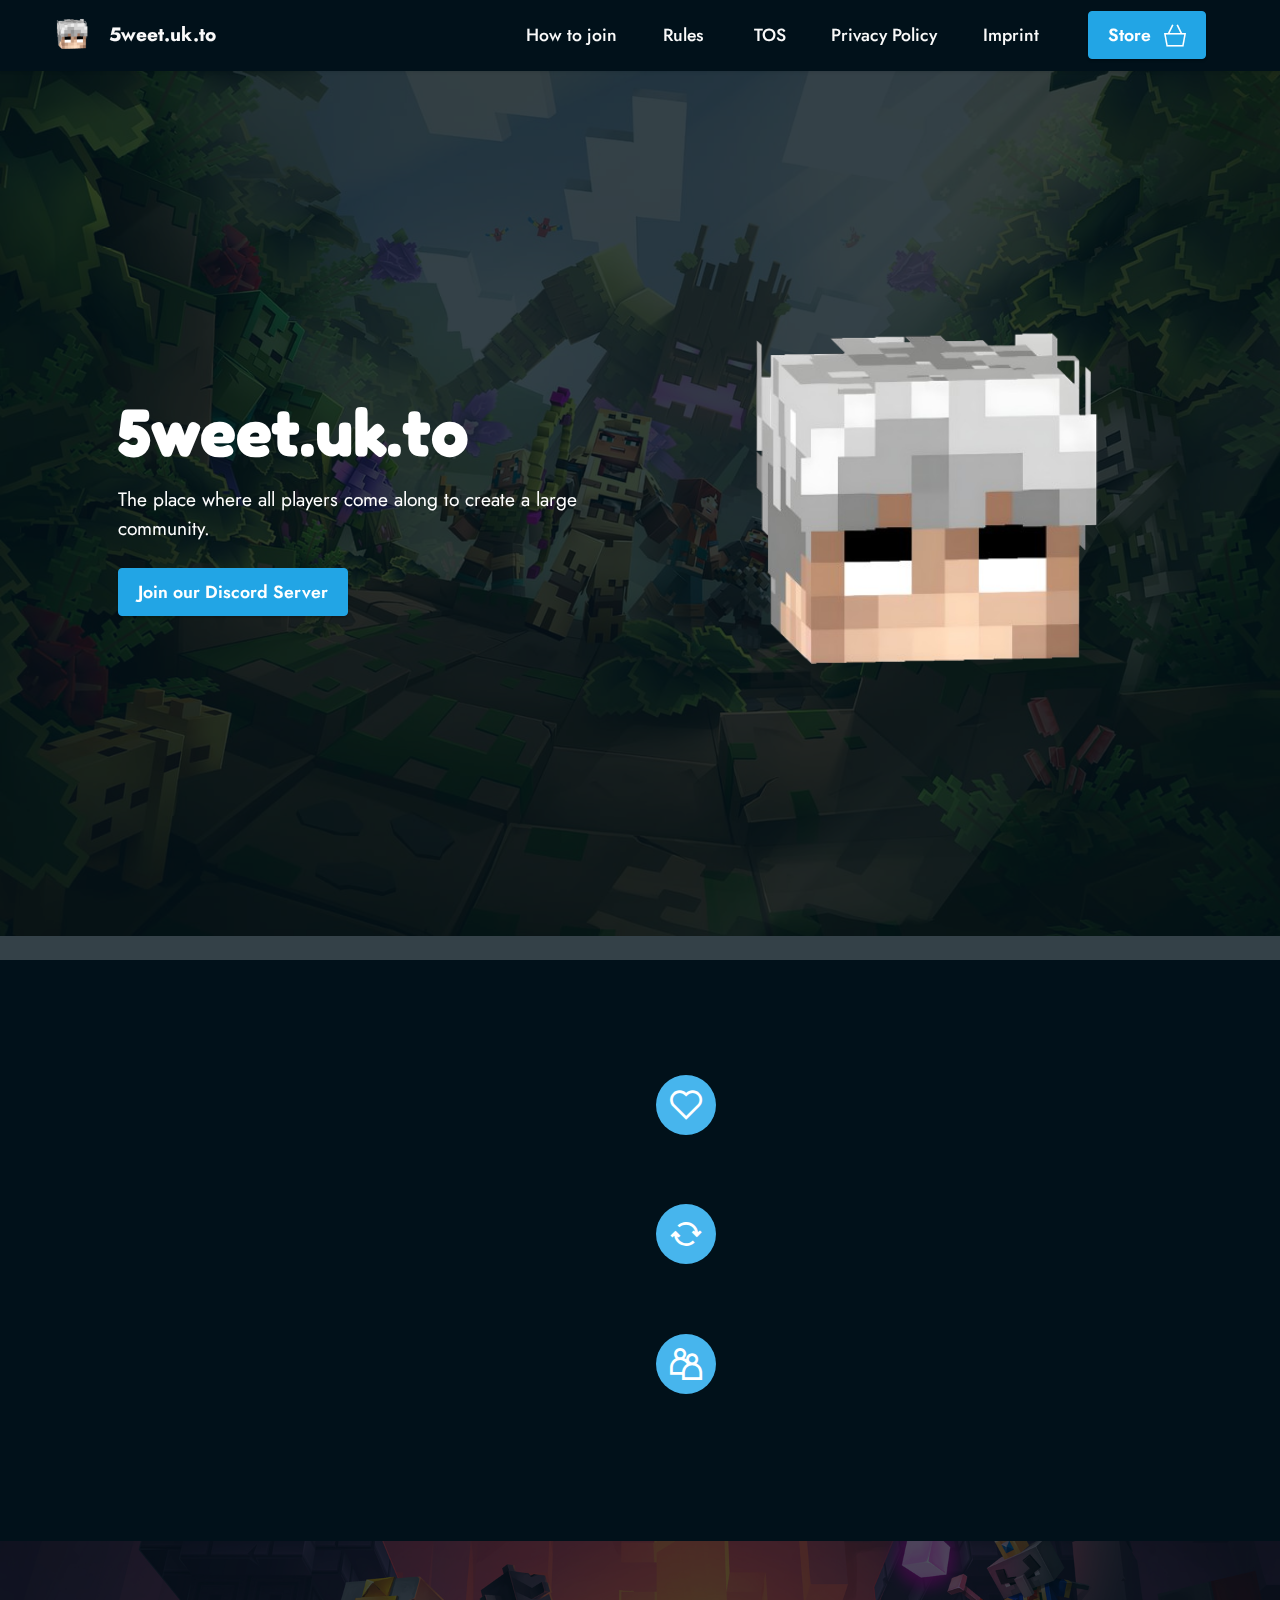
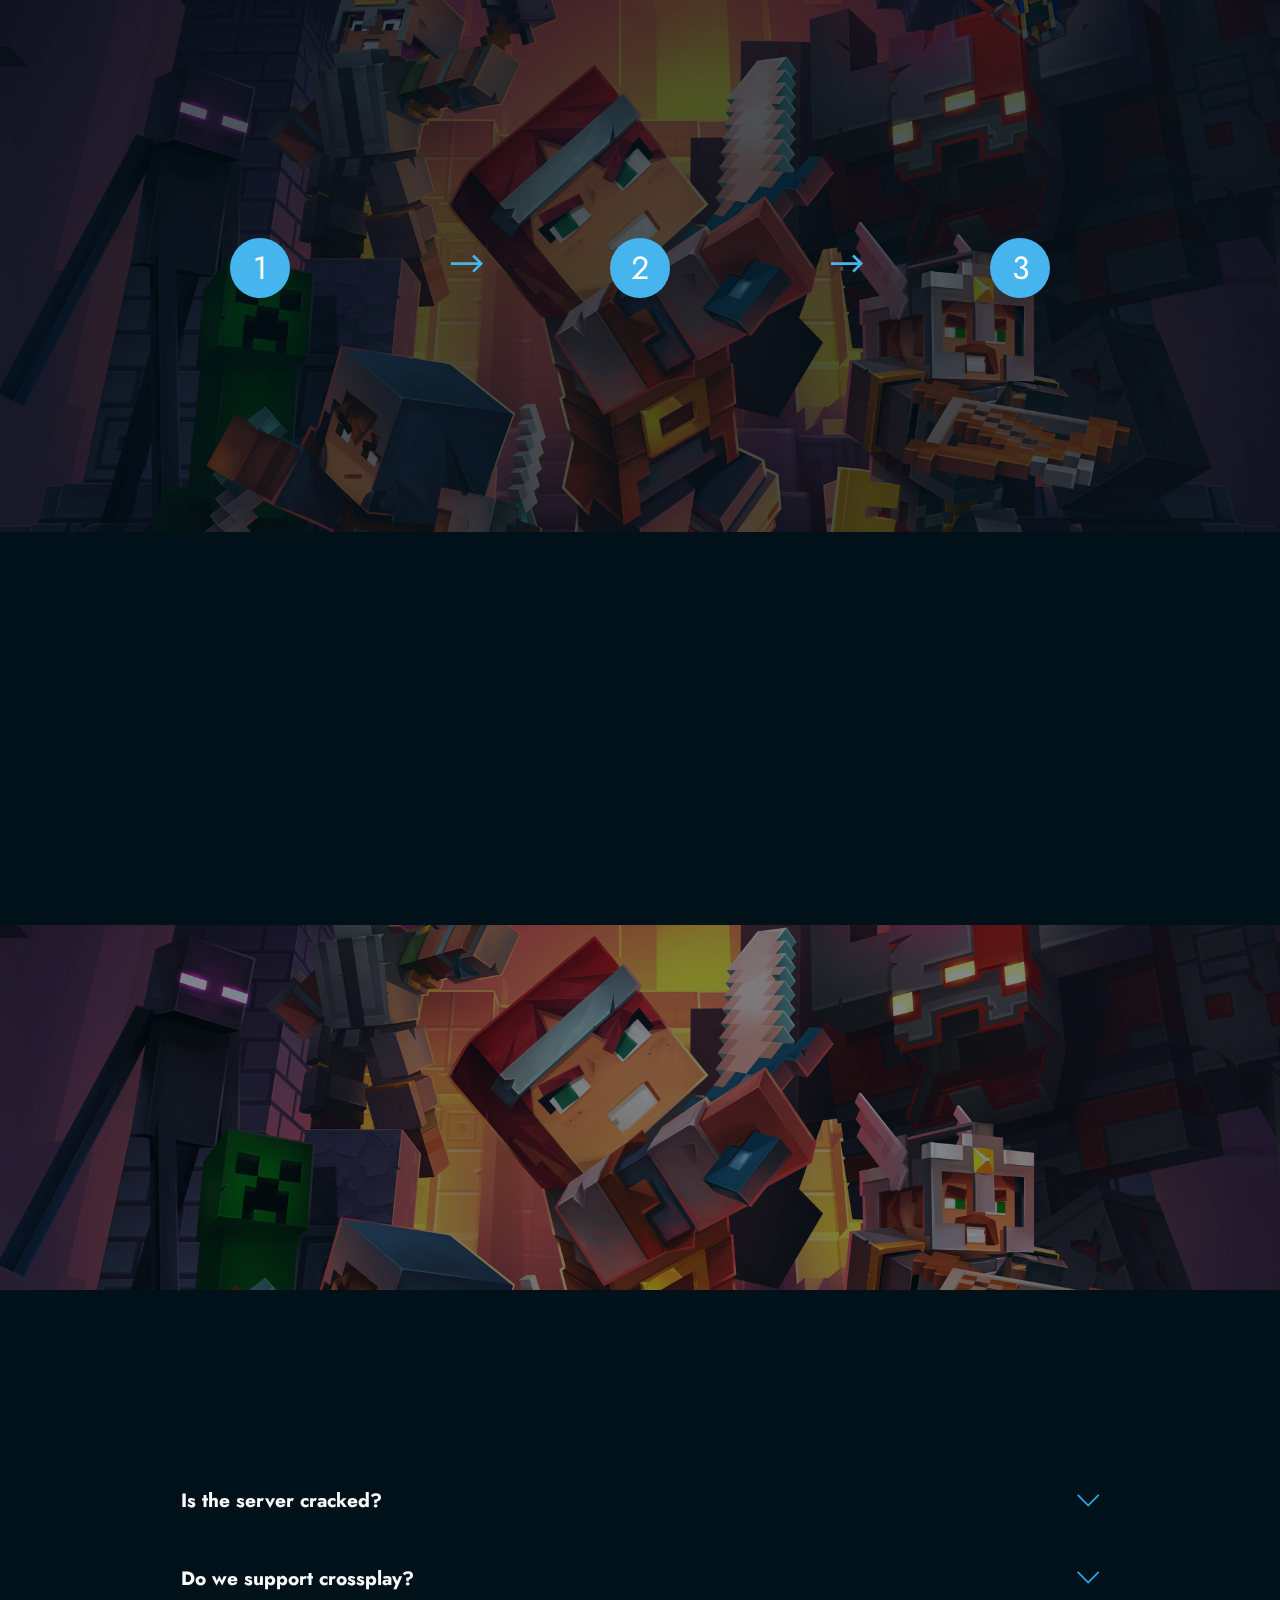
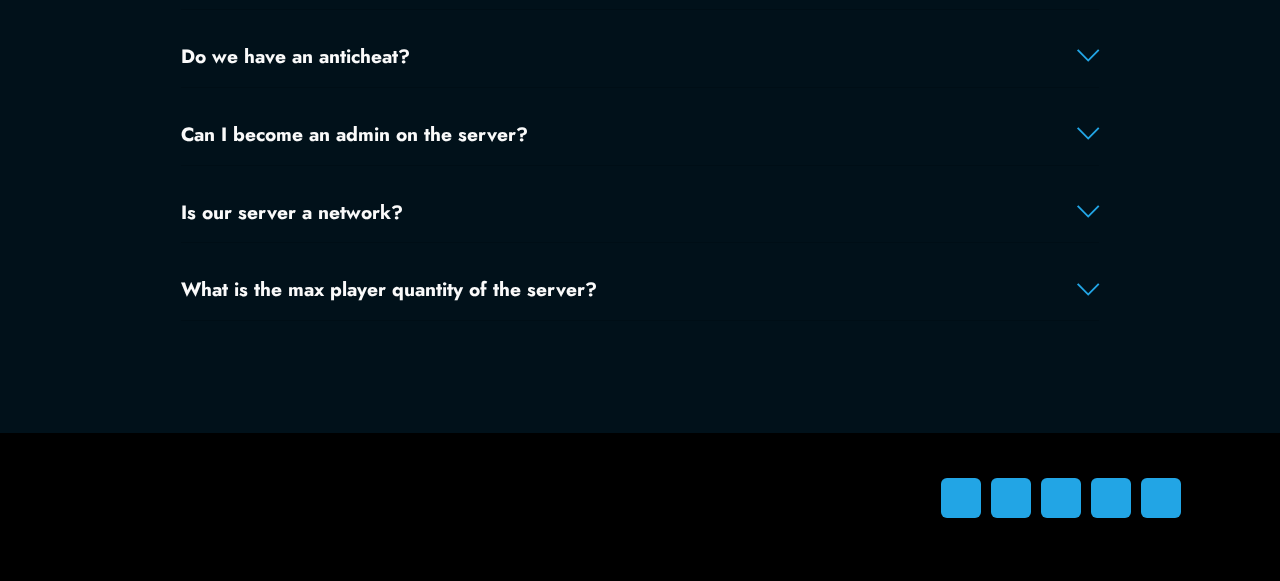
==== commit 71a717ef: "Y" ====
--- a/index.html
+++ b/index.html
@@ -6,20 +6,26 @@
   <meta http-equiv="X-UA-Compatible" content="IE=edge">
   <meta name="generator" content="Mobirise v5.9.13, mobirise.com">
   <meta name="viewport" content="width=device-width, initial-scale=1, minimum-scale=1">
-  <link rel="shortcut icon" href="assets/images/avatarhead2-96x96.png" type="image/x-icon">
-  <meta name="description" content="">
-  
-  
-  <title>Home</title>
+  <link rel="shortcut icon" href="assets/images/avatarhead2.png" type="image/x-icon">
+  <meta name="description" content="This is our official Website for the Minecraft Server play.5weet.uk.to Join now with 1.20.1-latest!">
+  
+  
+  <title>Home - 5weet Productions</title>
+  <link rel="stylesheet" href="assets/web/assets/mobirise-icons2/mobirise2.css">
+  <link rel="stylesheet" href="assets/web/assets/mobirise-icons/mobirise-icons.css">
   <link rel="stylesheet" href="assets/bootstrap/css/bootstrap.min.css">
   <link rel="stylesheet" href="assets/bootstrap/css/bootstrap-grid.min.css">
   <link rel="stylesheet" href="assets/bootstrap/css/bootstrap-reboot.min.css">
+  <link rel="stylesheet" href="assets/parallax/jarallax.css">
+  <link rel="stylesheet" href="assets/animatecss/animate.css">
   <link rel="stylesheet" href="assets/dropdown/css/style.css">
   <link rel="stylesheet" href="assets/socicon/css/styles.css">
   <link rel="stylesheet" href="assets/theme/css/style.css">
-  <link rel="preload" href="https://fonts.googleapis.com/css?family=Inter+Tight:100,200,300,400,500,600,700,800,900,100i,200i,300i,400i,500i,600i,700i,800i,900i&display=swap" as="style" onload="this.onload=null;this.rel='stylesheet'">
-  <noscript><link rel="stylesheet" href="https://fonts.googleapis.com/css?family=Inter+Tight:100,200,300,400,500,600,700,800,900,100i,200i,300i,400i,500i,600i,700i,800i,900i&display=swap"></noscript>
-  <link rel="preload" as="style" href="assets/mobirise/css/mbr-additional.css?v=5Nnm0T"><link rel="stylesheet" href="assets/mobirise/css/mbr-additional.css?v=5Nnm0T" type="text/css">
+  <link rel="preload" href="https://fonts.googleapis.com/css?family=Fredoka+One:400&display=swap" as="style" onload="this.onload=null;this.rel='stylesheet'">
+  <noscript><link rel="stylesheet" href="https://fonts.googleapis.com/css?family=Fredoka+One:400&display=swap"></noscript>
+  <link rel="preload" href="https://fonts.googleapis.com/css?family=Jost:100,200,300,400,500,600,700,800,900,100i,200i,300i,400i,500i,600i,700i,800i,900i&display=swap" as="style" onload="this.onload=null;this.rel='stylesheet'">
+  <noscript><link rel="stylesheet" href="https://fonts.googleapis.com/css?family=Jost:100,200,300,400,500,600,700,800,900,100i,200i,300i,400i,500i,600i,700i,800i,900i&display=swap"></noscript>
+  <link rel="preload" as="style" href="assets/mobirise/css/mbr-additional.css?v=YHstnQ"><link rel="stylesheet" href="assets/mobirise/css/mbr-additional.css?v=YHstnQ" type="text/css">
 
   
   
@@ -27,17 +33,17 @@
 </head>
 <body>
   
-  <section data-bs-version="5.1" class="menu menu2 cid-u1wSb3phY2" once="menu" id="menu2-0">
+  <section data-bs-version="5.1" class="menu menu2 cid-tkbL8n4vab" once="menu" id="menu2-16">
     
     <nav class="navbar navbar-dropdown navbar-fixed-top navbar-expand-lg">
-        <div class="container">
+        <div class="container-fluid">
             <div class="navbar-brand">
                 <span class="navbar-logo">
-                    <a href="index.html">
-                        <img src="assets/images/avatarhead2-96x96.png" alt="Mobirise Website Builder" style="height: 3rem;">
+                    <a href="https://mobiri.se">
+                        <img src="assets/images/avatarhead2.png" alt="Mobirise Website Builder" style="height: 3rem;">
                     </a>
                 </span>
-                <span class="navbar-caption-wrap"><a class="navbar-caption text-black text-primary display-7" href="index.html">5weet PROD</a></span>
+                <span class="navbar-caption-wrap"><a class="navbar-caption text-white display-7" href="https://mobiri.se">5weet.uk.to</a></span>
             </div>
             <button class="navbar-toggler" type="button" data-toggle="collapse" data-bs-toggle="collapse" data-target="#navbarSupportedContent" data-bs-target="#navbarSupportedContent" aria-controls="navbarNavAltMarkup" aria-expanded="false" aria-label="Toggle navigation">
                 <div class="hamburger">
@@ -48,142 +54,355 @@
                 </div>
             </button>
             <div class="collapse navbar-collapse" id="navbarSupportedContent">
-                <ul class="navbar-nav nav-dropdown" data-app-modern-menu="true"><li class="nav-item"><a class="nav-link link text-black text-primary display-4" href="page1.html">
-                            About</a></li>
-                    <li class="nav-item"><a class="nav-link link text-black text-primary display-4" href="page2.html">Support</a></li></ul>
+                <ul class="navbar-nav nav-dropdown" data-app-modern-menu="true"><li class="nav-item"><a class="nav-link link text-white text-primary display-4" href="index.html#features24-4">How to join</a></li>
+                    <li class="nav-item"><a class="nav-link link text-white text-primary display-4" href="rules.html">Rules&nbsp;</a>
+                    </li><li class="nav-item"><a class="nav-link link text-white text-primary display-4" href="tos.html">TOS</a></li><li class="nav-item"><a class="nav-link link text-white text-primary display-4" href="privacy.html">Privacy Policy</a></li><li class="nav-item"><a class="nav-link link text-white text-primary display-4" href="imprint.html">Imprint</a></li></ul>
                 
-                <div class="navbar-buttons mbr-section-btn"><a class="btn btn-secondary display-4" href="http://dsc.gg/sweetsmp">Discord Server</a></div>
+                <div class="navbar-buttons mbr-section-btn"><a class="btn btn-primary display-4" href="http://dsc.gg/5weet" target="_blank"><span class="mobi-mbri mobi-mbri-shopping-basket mbr-iconfont mbr-iconfont-btn"></span>Store&nbsp;</a></div>
             </div>
         </div>
     </nav>
 </section>
 
-<section data-bs-version="5.1" class="header09 startm5 cid-u1wSuJUISv mbr-fullscreen" id="header09-1">	
-    
-	
-	
-	<div class="container-fluid">
-		<div class="row">
-			<div class="content-wrap col-12 col-md-8">
-				<h1 class="mbr-section-title mbr-fonts-style mbr-white mb-4 display-1">
-					<strong>5weet PROD</strong></h1>
-				
-				<p class="mbr-fonts-style mbr-text mbr-white mb-4 display-7">Beta Production Project made by It5weet. Join our Discord to have support with other people and to help us have a huge community</p>
-				<div class="mbr-section-btn"><a class="btn btn-danger-outline display-7" href="http://dsc.gg/sweetsmp"><span class="socicon socicon-discord mbr-iconfont mbr-iconfont-btn"></span>Join Our Discord</a></div>
-			</div>
-		</div>
-	</div>
-</section>
-
-
-<section data-bs-version="5.1" class="pricing03 cid-u1wXne4EDB" id="pricing03-5">
-  
-
-  
-  <div class="container">
-    <div class="row justify-content-center">
-      <div class="col-12 content-head">
-        <div class="mbr-section-head mb-5">
-          <h4 class="mbr-section-title mbr-fonts-style align-center mb-0 display-2">
-            <strong>Pricing plan</strong>
-          </h4>
-          
-        </div>
-      </div>
-    </div>
-    <div class="row">
-      <div class="item features-without-image col-12 col-md-6 col-lg-4 item-mb active">
-        <div class="item-wrapper">
-          <div class="item-head">
-            <h5 class="item-title mbr-fonts-style mb-0 display-5">
-              <strong>Donator</strong></h5>
-            <h6 class="item-subtitle mbr-fonts-style mb-0 display-7">
-              <strong>$1</strong></h6>
-          </div>
-          <div class="item-content">
-            <p class="mbr-text mbr-fonts-style display-7">
-              The perfect plan for donating us.
-            </p>
-            <div class="mb-4">
-            </div>
-            <div class="counter-container mbr-text mbr-fonts-style display-7">
-              <ul>
-                <li>1 user</li><li>Donator rank globally</li><li>Basic features</li>
-              </ul>
-            </div>
-          </div>
-          <div class="mbr-section-btn item-footer"><a href="https://dsc.gg/sweetsmp" class="btn item-btn btn-white display-7">Contact us</a></div>
-        </div>
-      </div>
-      <div class="item features-without-image col-12 col-md-6 col-lg-4 item-mb">
-        <div class="item-wrapper">
-          <div class="item-head">
-            <h5 class="item-title mbr-fonts-style mb-0 display-5">
-              <strong>VIP</strong></h5>
-            <h6 class="item-subtitle mbr-fonts-style mt-0 mb-0 display-7">
-              <strong>$8</strong></h6>
-          </div>
-          <div class="item-content">
-            <p class="mbr-text mbr-fonts-style display-7">
-              The best plan for getting extra permissions.
-            </p>
-            <div class="mb-4">
-            </div>
-            <div class="counter-container mbr-text mbr-fonts-style display-7">
-              <ul>
-                <li>5 users</li>
-                <li>VIP rank globally</li>
-                <li>Advanced features</li>
-              </ul>
-            </div>
-          </div>
-          <div class="mbr-section-btn item-footer"><a href="https://dsc.gg/sweetsmp" class="btn item-btn btn-white display-7">Contact us</a></div>
-        </div>
-      </div>
-      <div class="item features-without-image col-12 col-md-6 col-lg-4 item-mb">
-        <div class="item-wrapper">
-          <div class="item-head">
-            <h5 class="item-title mbr-fonts-style mb-0 display-5">
-              <strong>MVP</strong></h5>
-            <h6 class="item-subtitle mbr-fonts-style mt-0 mb-0 display-7"><strong>$20</strong></h6>
-          </div>
-          <div class="item-content">
-            <p class="mbr-text mbr-fonts-style display-7">
-              The most powerful plan in the server.
-            </p>
-            <div class="mb-4"></div>
-            <div class="counter-container mbr-text mbr-fonts-style display-7">
-              <ul>
-                <li>10 users</li>
-                <li>MVP rank globally</li>
-                <li>Premium features</li>
-              </ul>
-            </div>
-          </div>
-          <div class="mbr-section-btn item-footer"><a href="https://dsc.gg/sweetsmp" class="btn item-btn btn-white display-7">Contact us</a></div>
-        </div>
-      </div>
-    </div>
-  </div>
-</section>
-
-<section data-bs-version="5.1" class="footer4 cid-u1wX4rlf1T" once="footers" id="footer04-4">
-
-    
-
-    
-
-    <div class="container">
-        <div class="media-container-row align-center mbr-white">
+<section data-bs-version="5.1" class="header14 cid-tjqpRpO1sc mbr-fullscreen mbr-parallax-background" id="header14-d">
+
+    
+
+    
+    <div class="mbr-overlay" style="opacity: 0.8; background-color: rgb(1, 17, 26);"></div>
+
+    <div class="container">
+        <div class="row justify-content-center align-items-center">
+            <div class="col-12 col-md-6 image-wrapper">
+                <img src="assets/images/download.png" alt="Mobirise Website Builder">
+            </div>
+            <div class="col-12 col-md">
+                <div class="text-wrapper">
+                    <h1 class="mbr-section-title mbr-fonts-style mb-3 display-1"><strong>5weet.uk.to</strong></h1>
+                    <p class="mbr-text mbr-fonts-style display-7">The place where all players come along to create a large community.</p>
+                    <div class="mbr-section-btn mt-3"><a class="btn btn-primary display-4" href="http://dsc.gg/5weet" target="_blank">Join our Discord Server</a></div>
+                </div>
+            </div>
+        </div>
+    </div>
+</section>
+
+<section data-bs-version="5.1" class="features12 cid-tjqffd3dFI" id="features13-2">
+
+    
+
+    
+    
+    <div class="container">
+        <div class="row justify-content-center">
+            <div class="col-12 col-lg-6">
+                <div class="card-wrapper">
+                    <div class="card-box align-left">
+                        <h4 class="card-title mbr-fonts-style mb-4 display-2"><strong>About Us</strong></h4>
+                        <p class="mbr-text mbr-fonts-style mb-4 display-7">5weet Survivals is a Minecraft server for the Minecraft Java Edition. The server is made and managed by the mighty It5weet.<br>The server has so many features and plugins to enhance your gameplay.</p>
+                        
+                    </div>
+                </div>
+            </div>
+            <div class="col-12 col-lg-6">
+                <div class="item mbr-flex">
+                    <div class="icon-box">
+                        <span class="mbr-iconfont mobi-mbri-hearth mobi-mbri"></span>
+                    </div>
+                    <div class="text-box">
+                        <h4 class="icon-title mbr-black mbr-fonts-style display-7">
+                            <strong>User friendly</strong></h4>
+                        <h5 class="icon-text mbr-black mbr-fonts-style display-4"><div>Our server is user friendly and has many protection features to especially protect minors.</div></h5>
+                    </div>
+                </div>
+                <div class="item mbr-flex">
+                    <div class="icon-box">
+                        <span class="mbr-iconfont mobi-mbri-update mobi-mbri"></span>
+                    </div>
+                    <div class="text-box">
+                        <h4 class="icon-title mbr-black mbr-fonts-style display-7">
+                            <strong>Up to date</strong></h4>
+                        <h5 class="icon-text mbr-black mbr-fonts-style display-4">Our servers are up to date and very unique. Join now under play.5weet.uk.to</h5>
+                    </div>
+                </div>
+                <div class="item mbr-flex">
+                    <div class="icon-box">
+                        <span class="mbr-iconfont mobi-mbri-users mobi-mbri"></span>
+                    </div>
+                    <div class="text-box">
+                        <h4 class="icon-title mbr-black mbr-fonts-style display-7">
+                            <strong>Fast support</strong></h4>
+                        <h5 class="icon-text mbr-black mbr-fonts-style display-4"><div>Our admins can respond to your request very fast and efficiently.</div></h5>
+                    </div>
+                </div>
+            </div>
+        </div>
+    </div>
+</section>
+
+<section data-bs-version="5.1" class="features23 cid-tjqfAD0JSA" id="features24-4">
+
+    
+
+    
+    <div class="mbr-overlay" style="opacity: 0.7; background-color: rgb(1, 17, 26);">
+    </div>
+    <div class="container">
+        <div class="row justify-content-center">
             <div class="col-12">
-                <p class="mbr-text mb-0 mbr-fonts-style display-7">
-                    © Copyright 2025 5weet PROD - All Rights Reserved
-                </p>
-            </div>
-        </div>
-    </div>
-</section>
-  
-  
-</body>
+                <div class="card-wrapper mb-4">
+                    <div class="card-box align-center">
+                        <h4 class="card-title mbr-fonts-style mb-4 display-2">
+                            <strong>How to join</strong></h4>
+                        <p class="mbr-text mbr-fonts-style mb-4 display-7">
+                            Here you can see, how you can join on the Minecraft server.</p>
+                        
+                    </div>
+                </div>
+            </div>
+            <div class="col-12 col-md-6 col-lg-4">
+                <div class="item first mbr-flex p-4">
+                    <div class="icon-wrap w-100">
+                        <div class="icon-box">
+                            <span class="step-number mbr-fonts-style display-5">1</span>
+                        </div>
+                    </div>
+
+                    <div class="text-box">
+                        <h4 class="icon-title card-title mbr-black mbr-fonts-style display-7">
+                            <strong>Add the server</strong></h4>
+                        <h5 class="mbr-text mbr-black mbr-fonts-style display-4">Go to Multiplayer in Minecraft, then Add Server</h5>
+                    </div>
+                </div>
+                <!-- <span mbr-icon class="mbr-iconfont mobi-mbri-devices mobi-mbri"></span> -->
+            </div>
+            <div class="col-12 col-md-6 col-lg-4">
+                <div class="item mbr-flex p-4">
+                    <div class="icon-wrap w-100">
+                        <div class="icon-box">
+                            <span class="step-number mbr-fonts-style display-5">2</span>
+                        </div>
+                    </div>
+                    <div class="text-box">
+                        <h4 class="icon-title card-title mbr-black mbr-fonts-style display-7">
+                            <strong>Enter server adress</strong></h4>
+                        <h5 class="mbr-text mbr-black mbr-fonts-style display-4">Enter play.5weet.uk.to in the server address field and click "Done".</h5>
+                    </div>
+                </div>
+            </div>
+            <div class="col-12 col-md-6 col-lg-4">
+                <div class="item mbr-flex p-4">
+                    <div class="icon-wrap w-100">
+                        <div class="icon-box">
+                            <span class="step-number mbr-fonts-style display-5">3</span>
+                        </div>
+                    </div>
+                    <div class="text-box">
+                        <h4 class="icon-title card-title mbr-black mbr-fonts-style display-7">
+                            <strong>You're done!</strong></h4>
+                        <h5 class="mbr-text mbr-black mbr-fonts-style display-4">Now you can play on play.5weet.uk.to with other players!</h5>
+                    </div>
+                </div>
+            </div>
+            
+            
+            
+            
+            
+        </div>
+    </div>
+</section>
+
+<section data-bs-version="5.1" class="content7 cid-tjqfrB7rtr" id="content7-3">
+    
+    <div class="container">
+        <div class="row justify-content-center">
+            <div class="col-12 col-md-10">
+                <blockquote>
+                <h5 class="mbr-section-title mbr-fonts-style mb-2 display-7"><strong>Story about 5weet Survivals</strong></h5>
+                <p class="mbr-text mbr-fonts-style display-4">The server was started on November 20th on the year 2023 or so. At the time the name of the server was GaunletSMP, then later on the name changed to SweetSMP on December. Then the last name 5weet Survivals decided on January of 2024<br></p></blockquote>
+            </div>
+        </div>
+    </div>
+</section>
+
+<section data-bs-version="5.1" class="info1 cid-tjqN7jdkCu" id="info1-11">
+    
+
+    
+    <div class="mbr-overlay" style="opacity: 0.5; background-color: rgb(1, 17, 26);"></div>
+    <div class="align-center container">
+        <div class="row justify-content-center">
+            <div class="col-12 col-lg-8">
+                <h3 class="mbr-section-title mb-4 mbr-fonts-style display-1">
+                    <strong>Join our Discord Server&nbsp;</strong></h3>
+                
+                <div class="mbr-section-btn"><a class="btn btn-primary display-4" href="http://dsc.gg/5weet" target="_blank">Discord Server</a></div>
+            </div>
+        </div>
+    </div>
+</section>
+
+<section data-bs-version="5.1" class="content16 cid-tjqfD1HjQw" id="content16-5">
+
+    
+
+    
+    
+    <div class="container">
+        <div class="row justify-content-center">
+            <div class="col-12 col-md-10">
+                <div class="mbr-section-head align-center mb-4">
+                    <h3 class="mbr-section-title mb-0 mbr-fonts-style display-2"><strong>FAQ</strong></h3>
+                    
+                </div>
+                <div id="bootstrap-accordion_6" class="panel-group accordionStyles accordion" role="tablist" aria-multiselectable="true">
+                    <div class="card mb-3">
+                        <div class="card-header" role="tab" id="headingOne">
+                            <a role="button" class="panel-title collapsed" data-toggle="collapse" data-bs-toggle="collapse" data-core="" href="#collapse1_6" aria-expanded="false" aria-controls="collapse1">
+                                <h6 class="panel-title-edit mbr-fonts-style mb-0 display-7"><strong>Is the server cracked?</strong></h6>
+                                <span class="sign mbr-iconfont mbri-arrow-down"></span>
+                            </a>
+                        </div>
+                        <div id="collapse1_6" class="panel-collapse noScroll collapse" role="tabpanel" aria-labelledby="headingOne" data-parent="#accordion" data-bs-parent="#bootstrap-accordion_6">
+                            <div class="panel-body">
+                                <p class="mbr-fonts-style panel-text display-4">Yes, the server is cracked!</p>
+                            </div>
+                        </div>
+                    </div>
+                    <div class="card mb-3">
+                        <div class="card-header" role="tab" id="headingOne">
+                            <a role="button" class="panel-title collapsed" data-toggle="collapse" data-bs-toggle="collapse" data-core="" href="#collapse2_6" aria-expanded="false" aria-controls="collapse2">
+                                <h6 class="panel-title-edit mbr-fonts-style mb-0 display-7"><strong>Do we support crossplay?</strong></h6>
+                                <span class="sign mbr-iconfont mbri-arrow-down"></span>
+                            </a>
+                        </div>
+                        <div id="collapse2_6" class="panel-collapse noScroll collapse" role="tabpanel" aria-labelledby="headingOne" data-parent="#accordion" data-bs-parent="#bootstrap-accordion_6">
+                            <div class="panel-body">
+                                <p class="mbr-fonts-style panel-text display-4">
+                                    No, we supported before but now we don't. If you want to connect the server through bedrock edition go to <a href="https://www.reddit.com/r/GeyserMC/comments/tbuiou/comment/i0d11ey/?utm_source=share&utm_medium=web2x&context=3" class="text-primary" target="_blank">this page</a> for documentation on connecting java servers through bedrock edition.</p>
+                            </div>
+                        </div>
+                    </div>
+                    <div class="card mb-3">
+                        <div class="card-header" role="tab" id="headingOne">
+                            <a role="button" class="panel-title collapsed" data-toggle="collapse" data-bs-toggle="collapse" data-core="" href="#collapse3_6" aria-expanded="false" aria-controls="collapse3">
+                                <h6 class="panel-title-edit mbr-fonts-style mb-0 display-7"><strong>Do we have an anticheat?</strong></h6>
+                                <span class="sign mbr-iconfont mbri-arrow-down"></span>
+                            </a>
+                        </div>
+                        <div id="collapse3_6" class="panel-collapse noScroll collapse" role="tabpanel" aria-labelledby="headingOne" data-parent="#accordion" data-bs-parent="#bootstrap-accordion_6">
+                            <div class="panel-body">
+                                <p class="mbr-fonts-style panel-text display-4">
+                                    No, anticheats can cause some false alarms. Instead we have high quality fat staffs.</p>
+                            </div>
+                        </div>
+                    </div>
+                    <div class="card mb-3">
+                        <div class="card-header" role="tab" id="headingOne">
+                            <a role="button" class="panel-title collapsed" data-toggle="collapse" data-bs-toggle="collapse" data-core="" href="#collapse4_6" aria-expanded="false" aria-controls="collapse4">
+                                <h6 class="panel-title-edit mbr-fonts-style mb-0 display-7"><strong>Can I become an admin on the server?</strong></h6>
+                                <span class="sign mbr-iconfont mbri-arrow-down"></span>
+                            </a>
+                        </div>
+                        <div id="collapse4_6" class="panel-collapse noScroll collapse" role="tabpanel" aria-labelledby="headingOne" data-parent="#accordion" data-bs-parent="#bootstrap-accordion_6">
+                            <div class="panel-body">
+                                <p class="mbr-fonts-style panel-text display-4">
+                                    Sure, admin application can open at any time, just join our discord to get more info.</p>
+                            </div>
+                        </div>
+                    </div>
+                    <div class="card mb-3">
+                        <div class="card-header" role="tab" id="headingOne">
+                            <a role="button" class="panel-title collapsed" data-toggle="collapse" data-bs-toggle="collapse" data-core="" href="#collapse5_6" aria-expanded="false" aria-controls="collapse5">
+                                <h6 class="panel-title-edit mbr-fonts-style mb-0 display-7"><strong>Is our server a network?</strong></h6>
+                                <span class="sign mbr-iconfont mbri-arrow-down"></span>
+                            </a>
+                        </div>
+                        <div id="collapse5_6" class="panel-collapse noScroll collapse" role="tabpanel" aria-labelledby="headingOne" data-parent="#accordion" data-bs-parent="#bootstrap-accordion_6">
+                            <div class="panel-body">
+                                <p class="mbr-fonts-style panel-text display-4">No, our server is a standalone SMP.</p>
+                            </div>
+                        </div>
+                    </div>
+                    <div class="card mb-3">
+                        <div class="card-header" role="tab" id="headingOne">
+                            <a role="button" class="panel-title collapsed" data-toggle="collapse" data-bs-toggle="collapse" data-core="" href="#collapse6_6" aria-expanded="false" aria-controls="collapse6">
+                                <h6 class="panel-title-edit mbr-fonts-style mb-0 display-7"><strong>What is the max player quantity of the server?</strong></h6>
+                                <span class="sign mbr-iconfont mbri-arrow-down"></span>
+                            </a>
+                        </div>
+                        <div id="collapse6_6" class="panel-collapse noScroll collapse" role="tabpanel" aria-labelledby="headingOne" data-parent="#accordion" data-bs-parent="#bootstrap-accordion_6">
+                            <div class="panel-body">
+                                <p class="mbr-fonts-style panel-text display-4">
+                                    It depends on the year, like in 2024 max players are 2024 and in 2025 the max players will be 2025.</p>
+                            </div>
+                        </div>
+                    </div>
+                </div>
+            </div>
+        </div>
+    </div>
+</section>
+
+<section data-bs-version="5.1" class="footer1 cid-tkbGMWG3Nn" once="footer" id="footer01-15">
+    
+    
+    <div class="container">
+        <div class="row justify-content-center">
+            <div class="col-md-12 col-lg-6 my-auto px-4 align-left">
+                <p class="mbr-text text-grey mb-0 mbr-fonts-style display-7">
+                    © Copyright 2024 <strong>5weet Productions</strong>. All rights reserved.<br><a href="imprint.html" class="text-primary" target="_blank">Imprint</a>&nbsp;| <a href="privacy.html" class="text-primary" target="_blank">Privacy</a>&nbsp;| <a href="tos.html" class="text-primary" target="_blank">Terms of Service</a></p>
+            </div>
+            <div class="col-md-12 col-lg-6 px-4 align-right">
+                <div class="social-list">
+                    <div class="soc-item">
+                        <a href="https://twitter.com" target="_blank">
+                            <span class="mbr-iconfont mbr-iconfont-social socicon-twitter socicon"></span>
+                        </a>
+                    </div>
+                    <div class="soc-item">
+                        <a href="https://tiktok.com" target="_blank">
+                            <span class="mbr-iconfont mbr-iconfont-social socicon-tiktok socicon"></span>
+                        </a>
+                    </div>
+                    <div class="soc-item">
+                        <a href="https://youtube.com" target="_blank">
+                            <span class="mbr-iconfont mbr-iconfont-social socicon-youtube socicon"></span>
+                        </a>
+                    </div>
+                    <div class="soc-item">
+                        <a href="https://instagram.com" target="_blank">
+                            <span class="mbr-iconfont mbr-iconfont-social socicon-instagram socicon"></span>
+                        </a>
+                    </div>
+                    <div class="soc-item">
+                        <a href="https://discord.com" target="_blank">
+                            <span class="mbr-iconfont mbr-iconfont-social socicon-discord socicon"></span>
+                        </a>
+                    </div>
+
+                    
+
+                    
+
+                    
+                </div>
+            </div>
+        </div>
+    </div>
+</section>
+
+<script src="assets/bootstrap/js/bootstrap.bundle.min.js"></script>
+  <script src="assets/parallax/jarallax.js"></script>
+  <script src="assets/smoothscroll/smooth-scroll.js"></script>
+  <script src="assets/ytplayer/index.js"></script>
+  <script src="assets/mbr-switch-arrow/mbr-switch-arrow.js"></script>
+  <script src="assets/dropdown/js/navbar-dropdown.js"></script>
+  <script src="assets/theme/js/script.js"></script>
+  
+  
+  
+  <input name="animation" type="hidden">
+  </body>
 </html>--- a/assets/web/assets/mobirise-icons2/mobirise2.css
+++ b/assets/web/assets/mobirise-icons2/mobirise2.css
@@ -0,0 +1,498 @@
+@font-face {
+  font-family: 'Moririse2';
+  font-display: swap;
+  src:  url('mobirise2.eot?f2bix4');
+  src:  url('mobirise2.eot?f2bix4#iefix') format('embedded-opentype'),
+    url('mobirise2.ttf?f2bix4') format('truetype'),
+    url('mobirise2.woff?f2bix4') format('woff'),
+    url('mobirise2.svg?f2bix4#mobirise2') format('svg');
+  font-weight: normal;
+  font-style: normal;
+}
+
+[class^="mobi-"], [class*=" mobi-"] {
+  /* use !important to prevent issues with browser extensions that change fonts */
+  font-family: 'Moririse2' !important;
+  speak: none;
+  font-style: normal;
+  font-weight: normal;
+  font-variant: normal;
+  text-transform: none;
+  line-height: 1;
+
+  /* Better Font Rendering =========== */
+  -webkit-font-smoothing: antialiased;
+  -moz-osx-font-smoothing: grayscale;
+}
+
+.mobi-mbri-add-submenu:before {
+  content: "\e900";
+}
+.mobi-mbri-alert:before {
+  content: "\e901";
+}
+.mobi-mbri-align-center:before {
+  content: "\e902";
+}
+.mobi-mbri-align-justify:before {
+  content: "\e903";
+}
+.mobi-mbri-align-left:before {
+  content: "\e904";
+}
+.mobi-mbri-align-right:before {
+  content: "\e905";
+}
+.mobi-mbri-android:before {
+  content: "\e906";
+}
+.mobi-mbri-apple:before {
+  content: "\e907";
+}
+.mobi-mbri-arrow-down:before {
+  content: "\e908";
+}
+.mobi-mbri-arrow-next:before {
+  content: "\e909";
+}
+.mobi-mbri-arrow-prev:before {
+  content: "\e90a";
+}
+.mobi-mbri-arrow-up:before {
+  content: "\e90b";
+}
+.mobi-mbri-bold:before {
+  content: "\e90c";
+}
+.mobi-mbri-bookmark:before {
+  content: "\e90d";
+}
+.mobi-mbri-bootstrap:before {
+  content: "\e90e";
+}
+.mobi-mbri-briefcase:before {
+  content: "\e90f";
+}
+.mobi-mbri-browse:before {
+  content: "\e910";
+}
+.mobi-mbri-bulleted-list:before {
+  content: "\e911";
+}
+.mobi-mbri-calendar:before {
+  content: "\e912";
+}
+.mobi-mbri-camera:before {
+  content: "\e913";
+}
+.mobi-mbri-cart-add:before {
+  content: "\e914";
+}
+.mobi-mbri-cart-full:before {
+  content: "\e915";
+}
+.mobi-mbri-cash:before {
+  content: "\e916";
+}
+.mobi-mbri-change-style:before {
+  content: "\e917";
+}
+.mobi-mbri-chat:before {
+  content: "\e918";
+}
+.mobi-mbri-clock:before {
+  content: "\e919";
+}
+.mobi-mbri-close:before {
+  content: "\e91a";
+}
+.mobi-mbri-cloud:before {
+  content: "\e91b";
+}
+.mobi-mbri-code:before {
+  content: "\e91c";
+}
+.mobi-mbri-contact-form:before {
+  content: "\e91d";
+}
+.mobi-mbri-credit-card:before {
+  content: "\e91e";
+}
+.mobi-mbri-cursor-click:before {
+  content: "\e91f";
+}
+.mobi-mbri-cust-feedback:before {
+  content: "\e920";
+}
+.mobi-mbri-database:before {
+  content: "\e921";
+}
+.mobi-mbri-delivery:before {
+  content: "\e922";
+}
+.mobi-mbri-desktop:before {
+  content: "\e923";
+}
+.mobi-mbri-devices:before {
+  content: "\e924";
+}
+.mobi-mbri-down:before {
+  content: "\e925";
+}
+.mobi-mbri-download-2:before {
+  content: "\e926";
+}
+.mobi-mbri-download:before {
+  content: "\e927";
+}
+.mobi-mbri-drag-n-drop-2:before {
+  content: "\e928";
+}
+.mobi-mbri-drag-n-drop:before {
+  content: "\e929";
+}
+.mobi-mbri-edit-2:before {
+  content: "\e92a";
+}
+.mobi-mbri-edit:before {
+  content: "\e92b";
+}
+.mobi-mbri-error:before {
+  content: "\e92c";
+}
+.mobi-mbri-extension:before {
+  content: "\e92d";
+}
+.mobi-mbri-features:before {
+  content: "\e92e";
+}
+.mobi-mbri-file:before {
+  content: "\e92f";
+}
+.mobi-mbri-flag:before {
+  content: "\e930";
+}
+.mobi-mbri-folder:before {
+  content: "\e931";
+}
+.mobi-mbri-gift:before {
+  content: "\e932";
+}
+.mobi-mbri-github:before {
+  content: "\e933";
+}
+.mobi-mbri-globe-2:before {
+  content: "\e934";
+}
+.mobi-mbri-globe:before {
+  content: "\e935";
+}
+.mobi-mbri-growing-chart:before {
+  content: "\e936";
+}
+.mobi-mbri-hearth:before {
+  content: "\e937";
+}
+.mobi-mbri-help:before {
+  content: "\e938";
+}
+.mobi-mbri-home:before {
+  content: "\e939";
+}
+.mobi-mbri-hot-cup:before {
+  content: "\e93a";
+}
+.mobi-mbri-idea:before {
+  content: "\e93b";
+}
+.mobi-mbri-image-gallery:before {
+  content: "\e93c";
+}
+.mobi-mbri-image-slider:before {
+  content: "\e93d";
+}
+.mobi-mbri-info:before {
+  content: "\e93e";
+}
+.mobi-mbri-italic:before {
+  content: "\e93f";
+}
+.mobi-mbri-key:before {
+  content: "\e940";
+}
+.mobi-mbri-laptop:before {
+  content: "\e941";
+}
+.mobi-mbri-layers:before {
+  content: "\e942";
+}
+.mobi-mbri-left-right:before {
+  content: "\e943";
+}
+.mobi-mbri-left:before {
+  content: "\e944";
+}
+.mobi-mbri-letter:before {
+  content: "\e945";
+}
+.mobi-mbri-like:before {
+  content: "\e946";
+}
+.mobi-mbri-link:before {
+  content: "\e947";
+}
+.mobi-mbri-lock:before {
+  content: "\e948";
+}
+.mobi-mbri-login:before {
+  content: "\e949";
+}
+.mobi-mbri-logout:before {
+  content: "\e94a";
+}
+.mobi-mbri-magic-stick:before {
+  content: "\e94b";
+}
+.mobi-mbri-map-pin:before {
+  content: "\e94c";
+}
+.mobi-mbri-menu:before {
+  content: "\e94d";
+}
+.mobi-mbri-mobile-2:before {
+  content: "\e94e";
+}
+.mobi-mbri-mobile-horizontal:before {
+  content: "\e94f";
+}
+.mobi-mbri-mobile:before {
+  content: "\e950";
+}
+.mobi-mbri-mobirise:before {
+  content: "\e951";
+}
+.mobi-mbri-more-horizontal:before {
+  content: "\e952";
+}
+.mobi-mbri-more-vertical:before {
+  content: "\e953";
+}
+.mobi-mbri-music:before {
+  content: "\e954";
+}
+.mobi-mbri-new-file:before {
+  content: "\e955";
+}
+.mobi-mbri-numbered-list:before {
+  content: "\e956";
+}
+.mobi-mbri-opened-folder:before {
+  content: "\e957";
+}
+.mobi-mbri-pages:before {
+  content: "\e958";
+}
+.mobi-mbri-paper-plane:before {
+  content: "\e959";
+}
+.mobi-mbri-paperclip:before {
+  content: "\e95a";
+}
+.mobi-mbri-phone:before {
+  content: "\e95b";
+}
+.mobi-mbri-photo:before {
+  content: "\e95c";
+}
+.mobi-mbri-photos:before {
+  content: "\e95d";
+}
+.mobi-mbri-pin:before {
+  content: "\e95e";
+}
+.mobi-mbri-play:before {
+  content: "\e95f";
+}
+.mobi-mbri-plus:before {
+  content: "\e960";
+}
+.mobi-mbri-preview:before {
+  content: "\e961";
+}
+.mobi-mbri-print:before {
+  content: "\e962";
+}
+.mobi-mbri-protect:before {
+  content: "\e963";
+}
+.mobi-mbri-question:before {
+  content: "\e964";
+}
+.mobi-mbri-quote-left:before {
+  content: "\e965";
+}
+.mobi-mbri-quote-right:before {
+  content: "\e966";
+}
+.mobi-mbri-redo:before {
+  content: "\e967";
+}
+.mobi-mbri-refresh:before {
+  content: "\e968";
+}
+.mobi-mbri-responsive-2:before {
+  content: "\e969";
+}
+.mobi-mbri-responsive:before {
+  content: "\e96a";
+}
+.mobi-mbri-right:before {
+  content: "\e96b";
+}
+.mobi-mbri-rocket:before {
+  content: "\e96c";
+}
+.mobi-mbri-sad-face:before {
+  content: "\e96d";
+}
+.mobi-mbri-sale:before {
+  content: "\e96e";
+}
+.mobi-mbri-save:before {
+  content: "\e96f";
+}
+.mobi-mbri-search:before {
+  content: "\e970";
+}
+.mobi-mbri-setting-2:before {
+  content: "\e971";
+}
+.mobi-mbri-setting-3:before {
+  content: "\e972";
+}
+.mobi-mbri-setting:before {
+  content: "\e973";
+}
+.mobi-mbri-share:before {
+  content: "\e974";
+}
+.mobi-mbri-shopping-bag:before {
+  content: "\e975";
+}
+.mobi-mbri-shopping-basket:before {
+  content: "\e976";
+}
+.mobi-mbri-shopping-cart:before {
+  content: "\e977";
+}
+.mobi-mbri-sites:before {
+  content: "\e978";
+}
+.mobi-mbri-smile-face:before {
+  content: "\e979";
+}
+.mobi-mbri-speed:before {
+  content: "\e97a";
+}
+.mobi-mbri-star:before {
+  content: "\e97b";
+}
+.mobi-mbri-success:before {
+  content: "\e97c";
+}
+.mobi-mbri-sun:before {
+  content: "\e97d";
+}
+.mobi-mbri-sun2:before {
+  content: "\e97e";
+}
+.mobi-mbri-tablet-vertical:before {
+  content: "\e97f";
+}
+.mobi-mbri-tablet:before {
+  content: "\e980";
+}
+.mobi-mbri-target:before {
+  content: "\e981";
+}
+.mobi-mbri-timer:before {
+  content: "\e982";
+}
+.mobi-mbri-to-ftp:before {
+  content: "\e983";
+}
+.mobi-mbri-to-local-drive:before {
+  content: "\e984";
+}
+.mobi-mbri-touch-swipe:before {
+  content: "\e985";
+}
+.mobi-mbri-touch:before {
+  content: "\e986";
+}
+.mobi-mbri-trash:before {
+  content: "\e987";
+}
+.mobi-mbri-underline:before {
+  content: "\e988";
+}
+.mobi-mbri-undo:before {
+  content: "\e989";
+}
+.mobi-mbri-unlink:before {
+  content: "\e98a";
+}
+.mobi-mbri-unlock:before {
+  content: "\e98b";
+}
+.mobi-mbri-up-down:before {
+  content: "\e98c";
+}
+.mobi-mbri-up:before {
+  content: "\e98d";
+}
+.mobi-mbri-update:before {
+  content: "\e98e";
+}
+.mobi-mbri-upload-2:before {
+  content: "\e98f";
+}
+.mobi-mbri-upload:before {
+  content: "\e990";
+}
+.mobi-mbri-user-2:before {
+  content: "\e991";
+}
+.mobi-mbri-user:before {
+  content: "\e992";
+}
+.mobi-mbri-users:before {
+  content: "\e993";
+}
+.mobi-mbri-video-play:before {
+  content: "\e994";
+}
+.mobi-mbri-video:before {
+  content: "\e995";
+}
+.mobi-mbri-watch:before {
+  content: "\e996";
+}
+.mobi-mbri-website-theme-2:before {
+  content: "\e997";
+}
+.mobi-mbri-website-theme:before {
+  content: "\e998";
+}
+.mobi-mbri-wifi:before {
+  content: "\e999";
+}
+.mobi-mbri-windows:before {
+  content: "\e99a";
+}
+.mobi-mbri-zoom-in:before {
+  content: "\e99b";
+}
+.mobi-mbri-zoom-out:before {
+  content: "\e99c";
+}
--- a/assets/web/assets/mobirise-icons/mobirise-icons.css
+++ b/assets/web/assets/mobirise-icons/mobirise-icons.css
@@ -0,0 +1,477 @@
+@font-face {
+  font-family: 'MobiriseIcons';
+  src:  url('mobirise-icons.eot?spat4u');
+  src:  url('mobirise-icons.eot?spat4u#iefix') format('embedded-opentype'),
+    url('mobirise-icons.ttf?spat4u') format('truetype'),
+    url('mobirise-icons.woff?spat4u') format('woff'),
+    url('mobirise-icons.svg?spat4u#MobiriseIcons') format('svg');
+  font-weight: normal;
+  font-style: normal;
+  font-display: swap;
+}
+
+[class^="mbri-"], [class*=" mbri-"] {
+  /* use !important to prevent issues with browser extensions that change fonts */
+  font-family: MobiriseIcons !important;
+  speak: none;
+  font-style: normal;
+  font-weight: normal;
+  font-variant: normal;
+  text-transform: none;
+  line-height: 1;
+
+  /* Better Font Rendering =========== */
+  -webkit-font-smoothing: antialiased;
+  -moz-osx-font-smoothing: grayscale;
+}
+
+.mbri-add-submenu:before {
+  content: "\e900";
+}
+.mbri-alert:before {
+  content: "\e901";
+}
+.mbri-align-center:before {
+  content: "\e902";
+}
+.mbri-align-justify:before {
+  content: "\e903";
+}
+.mbri-align-left:before {
+  content: "\e904";
+}
+.mbri-align-right:before {
+  content: "\e905";
+}
+.mbri-android:before {
+  content: "\e906";
+}
+.mbri-apple:before {
+  content: "\e907";
+}
+.mbri-arrow-down:before {
+  content: "\e908";
+}
+.mbri-arrow-next:before {
+  content: "\e909";
+}
+.mbri-arrow-prev:before {
+  content: "\e90a";
+}
+.mbri-arrow-up:before {
+  content: "\e90b";
+}
+.mbri-bold:before {
+  content: "\e90c";
+}
+.mbri-bookmark:before {
+  content: "\e90d";
+}
+.mbri-bootstrap:before {
+  content: "\e90e";
+}
+.mbri-briefcase:before {
+  content: "\e90f";
+}
+.mbri-browse:before {
+  content: "\e910";
+}
+.mbri-bulleted-list:before {
+  content: "\e911";
+}
+.mbri-calendar:before {
+  content: "\e912";
+}
+.mbri-camera:before {
+  content: "\e913";
+}
+.mbri-cart-add:before {
+  content: "\e914";
+}
+.mbri-cart-full:before {
+  content: "\e915";
+}
+.mbri-cash:before {
+  content: "\e916";
+}
+.mbri-change-style:before {
+  content: "\e917";
+}
+.mbri-chat:before {
+  content: "\e918";
+}
+.mbri-clock:before {
+  content: "\e919";
+}
+.mbri-close:before {
+  content: "\e91a";
+}
+.mbri-cloud:before {
+  content: "\e91b";
+}
+.mbri-code:before {
+  content: "\e91c";
+}
+.mbri-contact-form:before {
+  content: "\e91d";
+}
+.mbri-credit-card:before {
+  content: "\e91e";
+}
+.mbri-cursor-click:before {
+  content: "\e91f";
+}
+.mbri-cust-feedback:before {
+  content: "\e920";
+}
+.mbri-database:before {
+  content: "\e921";
+}
+.mbri-delivery:before {
+  content: "\e922";
+}
+.mbri-desktop:before {
+  content: "\e923";
+}
+.mbri-devices:before {
+  content: "\e924";
+}
+.mbri-down:before {
+  content: "\e925";
+}
+.mbri-download:before {
+  content: "\e989";
+}
+.mbri-drag-n-drop:before {
+  content: "\e927";
+}
+.mbri-drag-n-drop2:before {
+  content: "\e928";
+}
+.mbri-edit:before {
+  content: "\e929";
+}
+.mbri-edit2:before {
+  content: "\e92a";
+}
+.mbri-error:before {
+  content: "\e92b";
+}
+.mbri-extension:before {
+  content: "\e92c";
+}
+.mbri-features:before {
+  content: "\e92d";
+}
+.mbri-file:before {
+  content: "\e92e";
+}
+.mbri-flag:before {
+  content: "\e92f";
+}
+.mbri-folder:before {
+  content: "\e930";
+}
+.mbri-gift:before {
+  content: "\e931";
+}
+.mbri-github:before {
+  content: "\e932";
+}
+.mbri-globe:before {
+  content: "\e933";
+}
+.mbri-globe-2:before {
+  content: "\e934";
+}
+.mbri-growing-chart:before {
+  content: "\e935";
+}
+.mbri-hearth:before {
+  content: "\e936";
+}
+.mbri-help:before {
+  content: "\e937";
+}
+.mbri-home:before {
+  content: "\e938";
+}
+.mbri-hot-cup:before {
+  content: "\e939";
+}
+.mbri-idea:before {
+  content: "\e93a";
+}
+.mbri-image-gallery:before {
+  content: "\e93b";
+}
+.mbri-image-slider:before {
+  content: "\e93c";
+}
+.mbri-info:before {
+  content: "\e93d";
+}
+.mbri-italic:before {
+  content: "\e93e";
+}
+.mbri-key:before {
+  content: "\e93f";
+}
+.mbri-laptop:before {
+  content: "\e940";
+}
+.mbri-layers:before {
+  content: "\e941";
+}
+.mbri-left-right:before {
+  content: "\e942";
+}
+.mbri-left:before {
+  content: "\e943";
+}
+.mbri-letter:before {
+  content: "\e944";
+}
+.mbri-like:before {
+  content: "\e945";
+}
+.mbri-link:before {
+  content: "\e946";
+}
+.mbri-lock:before {
+  content: "\e947";
+}
+.mbri-login:before {
+  content: "\e948";
+}
+.mbri-logout:before {
+  content: "\e949";
+}
+.mbri-magic-stick:before {
+  content: "\e94a";
+}
+.mbri-map-pin:before {
+  content: "\e94b";
+}
+.mbri-menu:before {
+  content: "\e94c";
+}
+.mbri-mobile:before {
+  content: "\e94d";
+}
+.mbri-mobile2:before {
+  content: "\e94e";
+}
+.mbri-mobirise:before {
+  content: "\e94f";
+}
+.mbri-more-horizontal:before {
+  content: "\e950";
+}
+.mbri-more-vertical:before {
+  content: "\e951";
+}
+.mbri-music:before {
+  content: "\e952";
+}
+.mbri-new-file:before {
+  content: "\e953";
+}
+.mbri-numbered-list:before {
+  content: "\e954";
+}
+.mbri-opened-folder:before {
+  content: "\e955";
+}
+.mbri-pages:before {
+  content: "\e956";
+}
+.mbri-paper-plane:before {
+  content: "\e957";
+}
+.mbri-paperclip:before {
+  content: "\e958";
+}
+.mbri-photo:before {
+  content: "\e959";
+}
+.mbri-photos:before {
+  content: "\e95a";
+}
+.mbri-pin:before {
+  content: "\e95b";
+}
+.mbri-play:before {
+  content: "\e95c";
+}
+.mbri-plus:before {
+  content: "\e95d";
+}
+.mbri-preview:before {
+  content: "\e95e";
+}
+.mbri-print:before {
+  content: "\e95f";
+}
+.mbri-protect:before {
+  content: "\e960";
+}
+.mbri-question:before {
+  content: "\e961";
+}
+.mbri-quote-left:before {
+  content: "\e962";
+}
+.mbri-quote-right:before {
+  content: "\e963";
+}
+.mbri-refresh:before {
+  content: "\e964";
+}
+.mbri-responsive:before {
+  content: "\e965";
+}
+.mbri-right:before {
+  content: "\e966";
+}
+.mbri-rocket:before {
+  content: "\e967";
+}
+.mbri-sad-face:before {
+  content: "\e968";
+}
+.mbri-sale:before {
+  content: "\e969";
+}
+.mbri-save:before {
+  content: "\e96a";
+}
+.mbri-search:before {
+  content: "\e96b";
+}
+.mbri-setting:before {
+  content: "\e96c";
+}
+.mbri-setting2:before {
+  content: "\e96d";
+}
+.mbri-setting3:before {
+  content: "\e96e";
+}
+.mbri-share:before {
+  content: "\e96f";
+}
+.mbri-shopping-bag:before {
+  content: "\e970";
+}
+.mbri-shopping-basket:before {
+  content: "\e971";
+}
+.mbri-shopping-cart:before {
+  content: "\e972";
+}
+.mbri-sites:before {
+  content: "\e973";
+}
+.mbri-smile-face:before {
+  content: "\e974";
+}
+.mbri-speed:before {
+  content: "\e975";
+}
+.mbri-star:before {
+  content: "\e976";
+}
+.mbri-success:before {
+  content: "\e977";
+}
+.mbri-sun:before {
+  content: "\e978";
+}
+.mbri-sun2:before {
+  content: "\e979";
+}
+.mbri-tablet:before {
+  content: "\e97a";
+}
+.mbri-tablet-vertical:before {
+  content: "\e97b";
+}
+.mbri-target:before {
+  content: "\e97c";
+}
+.mbri-timer:before {
+  content: "\e97d";
+}
+.mbri-to-ftp:before {
+  content: "\e97e";
+}
+.mbri-to-local-drive:before {
+  content: "\e97f";
+}
+.mbri-touch-swipe:before {
+  content: "\e980";
+}
+.mbri-touch:before {
+  content: "\e981";
+}
+.mbri-trash:before {
+  content: "\e982";
+}
+.mbri-underline:before {
+  content: "\e983";
+}
+.mbri-unlink:before {
+  content: "\e984";
+}
+.mbri-unlock:before {
+  content: "\e985";
+}
+.mbri-up-down:before {
+  content: "\e986";
+}
+.mbri-up:before {
+  content: "\e987";
+}
+.mbri-update:before {
+  content: "\e988";
+}
+.mbri-upload:before {
+ content: "\e926"; 
+}
+.mbri-user:before {
+  content: "\e98a";
+}
+.mbri-user2:before {
+  content: "\e98b";
+}
+.mbri-users:before {
+  content: "\e98c";
+}
+.mbri-video:before {
+  content: "\e98d";
+}
+.mbri-video-play:before {
+  content: "\e98e";
+}
+.mbri-watch:before {
+  content: "\e98f";
+}
+.mbri-website-theme:before {
+  content: "\e990";
+}
+.mbri-wifi:before {
+  content: "\e991";
+}
+.mbri-windows:before {
+  content: "\e992";
+}
+.mbri-zoom-out:before {
+  content: "\e993";
+}
+.mbri-redo:before {
+  content: "\e994";
+}
+.mbri-undo:before {
+  content: "\e995";
+}
--- a/assets/parallax/jarallax.css
+++ b/assets/parallax/jarallax.css
@@ -0,0 +1,15 @@
+.jarallax {
+    position: relative;
+    z-index: 0;
+}
+.jarallax > .jarallax-img {
+    position: absolute;
+    object-fit: cover;
+    /* support for plugin https://github.com/bfred-it/object-fit-images */
+    font-family: 'object-fit: cover;';
+    top: 0;
+    left: 0;
+    width: 100%;
+    height: 100%;
+    z-index: -1;
+}--- a/assets/theme/css/style.css
+++ b/assets/theme/css/style.css
@@ -14,47 +14,6 @@
 button {
   background-color: transparent;
   border-color: transparent;
-}
-
-.embla__button,
-.carousel-control {
-  background-color: #edefea !important;
-  opacity: 0.8 !important;
-  color: #464845 !important;
-  border-color: #edefea !important;
-}
-
-.carousel .close,
-.modalWindow .close {
-  background-color: #edefea !important;
-  color: #464845 !important;
-  border-color: #edefea !important;
-  opacity: 0.8 !important;
-}
-
-.carousel .close:hover,
-.modalWindow .close:hover {
-  opacity: 1 !important;
-}
-
-.carousel-indicators li {
-  background-color: #edefea !important;
-  border: 2px solid #464845 !important;
-}
-
-.carousel-indicators li:hover,
-.carousel-indicators li:active {
-  opacity: 0.8 !important;
-}
-
-.embla__button:hover,
-.carousel-control:hover {
-  background-color: #edefea !important;
-  opacity: 1 !important;
-}
-
-.modalWindow-video-container {
-  height: 80%;
 }
 
 section,
@@ -289,9 +248,11 @@
   .media-size-item {
     width: auto !important;
   }
+
   .media {
     width: auto;
   }
+
   .mbr-figure {
     width: 100% !important;
   }
@@ -474,7 +435,8 @@
   display: inline-block;
   text-decoration: none;
   outline-style: none;
-  animation: arrowdown 1.7s ease-in-out infinite;
+  -webkit-animation: arrowdown 1.7s ease-in-out infinite;
+          animation: arrowdown 1.7s ease-in-out infinite;
   color: #ffffff;
 }
 .mbr-arrow > a > i {
@@ -508,6 +470,17 @@
     transform: translateY(0px);
   }
 }
+@-webkit-keyframes arrowdown {
+  0% {
+    transform: translateY(0px);
+  }
+  50% {
+    transform: translateY(-5px);
+  }
+  100% {
+    transform: translateY(0px);
+  }
+}
 @media (max-width: 500px) {
   .mbr-arrow-up {
     left: 0;
@@ -519,11 +492,25 @@
 @keyframes gradient-animation {
   from {
     background-position: 0% 100%;
-    animation-timing-function: ease-in-out;
+    -webkit-animation-timing-function: ease-in-out;
+            animation-timing-function: ease-in-out;
   }
   to {
     background-position: 100% 0%;
-    animation-timing-function: ease-in-out;
+    -webkit-animation-timing-function: ease-in-out;
+            animation-timing-function: ease-in-out;
+  }
+}
+@-webkit-keyframes gradient-animation {
+  from {
+    background-position: 0% 100%;
+    -webkit-animation-timing-function: ease-in-out;
+            animation-timing-function: ease-in-out;
+  }
+  to {
+    background-position: 100% 0%;
+    -webkit-animation-timing-function: ease-in-out;
+            animation-timing-function: ease-in-out;
   }
 }
 .bg-gradient {
@@ -799,7 +786,7 @@
   color: #232323;
   line-height: 1rem !important;
   height: auto;
-  padding: 1.2rem 2rem;
+  padding: 0.6rem 1.2rem;
   transition: border-color 0.25s ease 0s;
   border: 1px solid transparent !important;
   border-radius: 4px;
@@ -809,11 +796,6 @@
   border-color: red;
 }
 
-.row > * {
-  padding-right: 1rem;
-  padding-left: 1rem;
-}
-
 form .row {
   margin-left: -0.6rem;
   margin-right: -0.6rem;
@@ -824,8 +806,15 @@
 }
 
 form .mbr-section-btn {
+  margin: 0;
   padding-left: 0.6rem;
   padding-right: 0.6rem;
+}
+
+form .btn {
+  display: flex;
+  padding: 0.6rem 1.2rem;
+  margin: 0;
 }
 
 form .form-check-input {
@@ -892,39 +881,46 @@
   margin-bottom: 2rem !important;
 }
 
-.container,
-.container-fluid {
-  padding-left: 16px;
-  padding-right: 16px;
-}
-
-.row {
-  margin-left: -16px;
-  margin-right: -16px;
-}
-.row > [class*=col] {
-  padding-left: 16px;
-  padding-right: 16px;
-}
-
 @media (min-width: 992px) {
+  .container {
+    padding-left: 16px;
+    padding-right: 16px;
+  }
+
+  .row {
+    margin-left: -16px;
+    margin-right: -16px;
+  }
+  .row > [class*=col] {
+    padding-left: 16px;
+    padding-right: 16px;
+  }
+}
+@media (min-width: 768px) {
   .container-fluid {
     padding-left: 32px;
     padding-right: 32px;
   }
 }
-@media (max-width: 991px) {
+@media (min-width: 768px) and (max-width: 991px) {
+  .mbr-container {
+    padding-left: 32px;
+    padding-right: 32px;
+  }
+}
+@media (max-width: 767px) {
   .mbr-container {
     padding-left: 16px;
     padding-right: 16px;
   }
 }
+.card-wrapper,
+.item-wrapper {
+  overflow: hidden;
+}
+
 .app-video-wrapper > img {
   opacity: 1;
-}
-
-.app-video-wrapper {
-  background: transparent;
 }
 
 .item {
--- a/assets/mobirise/css/mbr-additional.css
+++ b/assets/mobirise/css/mbr-additional.css
@@ -1,50 +1,32 @@
-.btn {
-  border-width: 2px;
-}
-img,
-.card-wrap,
-.card-wrapper,
-.video-wrapper,
-.mbr-figure iframe,
-.google-map iframe,
-.slide-content,
-.plan,
-.card,
-.item-wrapper {
-  border-radius: 2rem !important;
-}
-.video-wrapper {
-  overflow: hidden;
-}
 body {
-  font-family: Inter Tight;
+  font-family: Jost;
 }
 .display-1 {
-  font-family: 'Inter Tight', sans-serif;
-  font-size: 5rem;
-  line-height: 1;
+  font-family: 'Fredoka One', display;
+  font-size: 4.2rem;
+  line-height: 1.1;
 }
 .display-1 > .mbr-iconfont {
-  font-size: 6.25rem;
+  font-size: 5.25rem;
 }
 .display-2 {
-  font-family: 'Inter Tight', sans-serif;
-  font-size: 4rem;
-  line-height: 1;
+  font-family: 'Jost', sans-serif;
+  font-size: 3rem;
+  line-height: 1.1;
 }
 .display-2 > .mbr-iconfont {
-  font-size: 5rem;
+  font-size: 3.75rem;
 }
 .display-4 {
-  font-family: 'Inter Tight', sans-serif;
-  font-size: 1.4rem;
+  font-family: 'Jost', sans-serif;
+  font-size: 1.1rem;
   line-height: 1.5;
 }
 .display-4 > .mbr-iconfont {
-  font-size: 1.75rem;
+  font-size: 1.375rem;
 }
 .display-5 {
-  font-family: 'Inter Tight', sans-serif;
+  font-family: 'Jost', sans-serif;
   font-size: 2rem;
   line-height: 1.5;
 }
@@ -52,12 +34,12 @@
   font-size: 2.5rem;
 }
 .display-7 {
-  font-family: 'Inter Tight', sans-serif;
-  font-size: 1.4rem;
-  line-height: 1.3;
+  font-family: 'Jost', sans-serif;
+  font-size: 1.2rem;
+  line-height: 1.5;
 }
 .display-7 > .mbr-iconfont {
-  font-size: 1.75rem;
+  font-size: 1.5rem;
 }
 /* ---- Fluid typography for mobile devices ---- */
 /* 1.4 - font scale ratio ( bootstrap == 1.42857 ) */
@@ -66,24 +48,24 @@
 /* 0.65 - min scale variable, may vary */
 @media (max-width: 992px) {
   .display-1 {
-    font-size: 4rem;
+    font-size: 3.36rem;
   }
 }
 @media (max-width: 768px) {
   .display-1 {
-    font-size: 3.5rem;
-    font-size: calc( 2.4rem + (5 - 2.4) * ((100vw - 20rem) / (48 - 20)));
-    line-height: calc( 1.1 * (2.4rem + (5 - 2.4) * ((100vw - 20rem) / (48 - 20))));
+    font-size: 2.94rem;
+    font-size: calc( 2.12rem + (4.2 - 2.12) * ((100vw - 20rem) / (48 - 20)));
+    line-height: calc( 1.1 * (2.12rem + (4.2 - 2.12) * ((100vw - 20rem) / (48 - 20))));
   }
   .display-2 {
-    font-size: 3.2rem;
-    font-size: calc( 2.05rem + (4 - 2.05) * ((100vw - 20rem) / (48 - 20)));
-    line-height: calc( 1.3 * (2.05rem + (4 - 2.05) * ((100vw - 20rem) / (48 - 20))));
+    font-size: 2.4rem;
+    font-size: calc( 1.7rem + (3 - 1.7) * ((100vw - 20rem) / (48 - 20)));
+    line-height: calc( 1.3 * (1.7rem + (3 - 1.7) * ((100vw - 20rem) / (48 - 20))));
   }
   .display-4 {
-    font-size: 1.12rem;
-    font-size: calc( 1.14rem + (1.4 - 1.14) * ((100vw - 20rem) / (48 - 20)));
-    line-height: calc( 1.4 * (1.14rem + (1.4 - 1.14) * ((100vw - 20rem) / (48 - 20))));
+    font-size: 0.88rem;
+    font-size: calc( 1.0350000000000001rem + (1.1 - 1.0350000000000001) * ((100vw - 20rem) / (48 - 20)));
+    line-height: calc( 1.4 * (1.0350000000000001rem + (1.1 - 1.0350000000000001) * ((100vw - 20rem) / (48 - 20))));
   }
   .display-5 {
     font-size: 1.6rem;
@@ -91,47 +73,15 @@
     line-height: calc( 1.4 * (1.35rem + (2 - 1.35) * ((100vw - 20rem) / (48 - 20))));
   }
   .display-7 {
-    font-size: 1.12rem;
-    font-size: calc( 1.14rem + (1.4 - 1.14) * ((100vw - 20rem) / (48 - 20)));
-    line-height: calc( 1.4 * (1.14rem + (1.4 - 1.14) * ((100vw - 20rem) / (48 - 20))));
-  }
-}
-@media (min-width: 992px) and (max-width: 1400px) {
-  .display-1 {
-    font-size: 3.5rem;
-    font-size: calc( 2.4rem + (5 - 2.4) * ((100vw - 62rem) / (87 - 62)));
-    line-height: calc( 1.1 * (2.4rem + (5 - 2.4) * ((100vw - 62rem) / (87 - 62))));
-  }
-  .display-2 {
-    font-size: 3.2rem;
-    font-size: calc( 2.05rem + (4 - 2.05) * ((100vw - 62rem) / (87 - 62)));
-    line-height: calc( 1.3 * (2.05rem + (4 - 2.05) * ((100vw - 62rem) / (87 - 62))));
-  }
-  .display-4 {
-    font-size: 1.12rem;
-    font-size: calc( 1.14rem + (1.4 - 1.14) * ((100vw - 62rem) / (87 - 62)));
-    line-height: calc( 1.4 * (1.14rem + (1.4 - 1.14) * ((100vw - 62rem) / (87 - 62))));
-  }
-  .display-5 {
-    font-size: 1.6rem;
-    font-size: calc( 1.35rem + (2 - 1.35) * ((100vw - 62rem) / (87 - 62)));
-    line-height: calc( 1.4 * (1.35rem + (2 - 1.35) * ((100vw - 62rem) / (87 - 62))));
-  }
-  .display-7 {
-    font-size: 1.12rem;
-    font-size: calc( 1.14rem + (1.4 - 1.14) * ((100vw - 62rem) / (87 - 62)));
-    line-height: calc( 1.4 * (1.14rem + (1.4 - 1.14) * ((100vw - 62rem) / (87 - 62))));
+    font-size: 0.96rem;
+    font-size: calc( 1.07rem + (1.2 - 1.07) * ((100vw - 20rem) / (48 - 20)));
+    line-height: calc( 1.4 * (1.07rem + (1.2 - 1.07) * ((100vw - 20rem) / (48 - 20))));
   }
 }
 /* Buttons */
 .btn {
-  padding: 1.25rem 2rem;
+  padding: 0.6rem 1.2rem;
   border-radius: 4px;
-}
-@media (max-width: 767px) {
-  .btn {
-    padding: 0.75rem 1.5rem;
-  }
 }
 .btn-sm {
   padding: 0.6rem 1.2rem;
@@ -142,330 +92,330 @@
   border-radius: 4px;
 }
 .btn-lg {
-  padding: 1.25rem 2rem;
+  padding: 1rem 2.6rem;
   border-radius: 4px;
 }
 .bg-primary {
-  background-color: #9fe870 !important;
+  background-color: #22a5e5 !important;
 }
 .bg-success {
-  background-color: #3a341c !important;
+  background-color: #40b0bf !important;
 }
 .bg-info {
-  background-color: #320707 !important;
+  background-color: #47b5ed !important;
 }
 .bg-warning {
-  background-color: #a0e2e1 !important;
+  background-color: #212121 !important;
 }
 .bg-danger {
-  background-color: #ffea64 !important;
+  background-color: #000000 !important;
 }
 .btn-primary,
 .btn-primary:active {
-  background-color: #9fe870 !important;
-  border-color: #9fe870 !important;
-  color: #264d0c !important;
-  box-shadow: none;
+  background-color: #22a5e5 !important;
+  border-color: #22a5e5 !important;
+  color: #ffffff !important;
+  box-shadow: 0 2px 2px 0 rgba(0, 0, 0, 0.2);
 }
 .btn-primary:hover,
 .btn-primary:focus,
 .btn-primary.focus,
 .btn-primary.active {
-  color: inherit;
-  background-color: #bcef9c !important;
-  border-color: #bcef9c !important;
-  box-shadow: none;
+  color: #ffffff !important;
+  background-color: #13709e !important;
+  border-color: #13709e !important;
+  box-shadow: 0 2px 5px 0 rgba(0, 0, 0, 0.2);
 }
 .btn-primary.disabled,
 .btn-primary:disabled {
-  color: #264d0c !important;
-  background-color: #bcef9c !important;
-  border-color: #bcef9c !important;
+  color: #ffffff !important;
+  background-color: #13709e !important;
+  border-color: #13709e !important;
 }
 .btn-secondary,
 .btn-secondary:active {
-  background-color: #9656ce !important;
-  border-color: #9656ce !important;
+  background-color: #ff6666 !important;
+  border-color: #ff6666 !important;
   color: #ffffff !important;
-  box-shadow: none;
+  box-shadow: 0 2px 2px 0 rgba(0, 0, 0, 0.2);
 }
 .btn-secondary:hover,
 .btn-secondary:focus,
 .btn-secondary.focus,
 .btn-secondary.active {
-  color: inherit;
-  background-color: #af7ed9 !important;
-  border-color: #af7ed9 !important;
-  box-shadow: none;
+  color: #ffffff !important;
+  background-color: #ff0f0f !important;
+  border-color: #ff0f0f !important;
+  box-shadow: 0 2px 5px 0 rgba(0, 0, 0, 0.2);
 }
 .btn-secondary.disabled,
 .btn-secondary:disabled {
   color: #ffffff !important;
-  background-color: #af7ed9 !important;
-  border-color: #af7ed9 !important;
+  background-color: #ff0f0f !important;
+  border-color: #ff0f0f !important;
 }
 .btn-info,
 .btn-info:active {
-  background-color: #320707 !important;
-  border-color: #320707 !important;
+  background-color: #47b5ed !important;
+  border-color: #47b5ed !important;
   color: #ffffff !important;
-  box-shadow: none;
+  box-shadow: 0 2px 2px 0 rgba(0, 0, 0, 0.2);
 }
 .btn-info:hover,
 .btn-info:focus,
 .btn-info.focus,
 .btn-info.active {
-  color: inherit;
-  background-color: #5f0d0d !important;
-  border-color: #5f0d0d !important;
-  box-shadow: none;
+  color: #ffffff !important;
+  background-color: #148cca !important;
+  border-color: #148cca !important;
+  box-shadow: 0 2px 5px 0 rgba(0, 0, 0, 0.2);
 }
 .btn-info.disabled,
 .btn-info:disabled {
   color: #ffffff !important;
-  background-color: #5f0d0d !important;
-  border-color: #5f0d0d !important;
+  background-color: #148cca !important;
+  border-color: #148cca !important;
 }
 .btn-success,
 .btn-success:active {
-  background-color: #3a341c !important;
-  border-color: #3a341c !important;
+  background-color: #40b0bf !important;
+  border-color: #40b0bf !important;
   color: #ffffff !important;
-  box-shadow: none;
+  box-shadow: 0 2px 2px 0 rgba(0, 0, 0, 0.2);
 }
 .btn-success:hover,
 .btn-success:focus,
 .btn-success.focus,
 .btn-success.active {
-  color: inherit;
-  background-color: #5c532d !important;
-  border-color: #5c532d !important;
-  box-shadow: none;
+  color: #ffffff !important;
+  background-color: #2a747e !important;
+  border-color: #2a747e !important;
+  box-shadow: 0 2px 5px 0 rgba(0, 0, 0, 0.2);
 }
 .btn-success.disabled,
 .btn-success:disabled {
   color: #ffffff !important;
-  background-color: #5c532d !important;
-  border-color: #5c532d !important;
+  background-color: #2a747e !important;
+  border-color: #2a747e !important;
 }
 .btn-warning,
 .btn-warning:active {
-  background-color: #a0e2e1 !important;
-  border-color: #a0e2e1 !important;
-  color: #1f6463 !important;
-  box-shadow: none;
+  background-color: #212121 !important;
+  border-color: #212121 !important;
+  color: #ffffff !important;
+  box-shadow: 0 2px 2px 0 rgba(0, 0, 0, 0.2);
 }
 .btn-warning:hover,
 .btn-warning:focus,
 .btn-warning.focus,
 .btn-warning.active {
-  color: inherit;
-  background-color: #c7eeed !important;
-  border-color: #c7eeed !important;
-  box-shadow: none;
+  color: #ffffff !important;
+  background-color: #000000 !important;
+  border-color: #000000 !important;
+  box-shadow: 0 2px 5px 0 rgba(0, 0, 0, 0.2);
 }
 .btn-warning.disabled,
 .btn-warning:disabled {
-  color: #1f6463 !important;
-  background-color: #c7eeed !important;
-  border-color: #c7eeed !important;
+  color: #ffffff !important;
+  background-color: #000000 !important;
+  border-color: #000000 !important;
 }
 .btn-danger,
 .btn-danger:active {
-  background-color: #ffea64 !important;
-  border-color: #ffea64 !important;
-  color: #645600 !important;
-  box-shadow: none;
+  background-color: #000000 !important;
+  border-color: #000000 !important;
+  color: #ffffff !important;
+  box-shadow: 0 2px 2px 0 rgba(0, 0, 0, 0.2);
 }
 .btn-danger:hover,
 .btn-danger:focus,
 .btn-danger.focus,
 .btn-danger.active {
-  color: inherit;
-  background-color: #fff197 !important;
-  border-color: #fff197 !important;
-  box-shadow: none;
+  color: #ffffff !important;
+  background-color: #000000 !important;
+  border-color: #000000 !important;
+  box-shadow: 0 2px 5px 0 rgba(0, 0, 0, 0.2);
 }
 .btn-danger.disabled,
 .btn-danger:disabled {
-  color: #645600 !important;
-  background-color: #fff197 !important;
-  border-color: #fff197 !important;
+  color: #ffffff !important;
+  background-color: #000000 !important;
+  border-color: #000000 !important;
 }
 .btn-white,
 .btn-white:active {
-  background-color: #eff0ec !important;
-  border-color: #eff0ec !important;
-  color: #757b62 !important;
-  box-shadow: none;
+  background-color: #fafafa !important;
+  border-color: #fafafa !important;
+  color: #7a7a7a !important;
+  box-shadow: 0 2px 2px 0 rgba(0, 0, 0, 0.2);
 }
 .btn-white:hover,
 .btn-white:focus,
 .btn-white.focus,
 .btn-white.active {
-  color: inherit;
-  background-color: #ffffff !important;
-  border-color: #ffffff !important;
-  box-shadow: none;
+  color: #4f4f4f !important;
+  background-color: #cfcfcf !important;
+  border-color: #cfcfcf !important;
+  box-shadow: 0 2px 5px 0 rgba(0, 0, 0, 0.2);
 }
 .btn-white.disabled,
 .btn-white:disabled {
-  color: #757b62 !important;
-  background-color: #ffffff !important;
-  border-color: #ffffff !important;
+  color: #7a7a7a !important;
+  background-color: #cfcfcf !important;
+  border-color: #cfcfcf !important;
 }
 .btn-black,
 .btn-black:active {
   background-color: #232323 !important;
   border-color: #232323 !important;
   color: #ffffff !important;
-  box-shadow: none;
+  box-shadow: 0 2px 2px 0 rgba(0, 0, 0, 0.2);
 }
 .btn-black:hover,
 .btn-black:focus,
 .btn-black.focus,
 .btn-black.active {
-  color: inherit;
-  background-color: #3d3d3d !important;
-  border-color: #3d3d3d !important;
-  box-shadow: none;
+  color: #ffffff !important;
+  background-color: #000000 !important;
+  border-color: #000000 !important;
+  box-shadow: 0 2px 5px 0 rgba(0, 0, 0, 0.2);
 }
 .btn-black.disabled,
 .btn-black:disabled {
   color: #ffffff !important;
-  background-color: #3d3d3d !important;
-  border-color: #3d3d3d !important;
+  background-color: #000000 !important;
+  border-color: #000000 !important;
 }
 .btn-primary-outline,
 .btn-primary-outline:active {
   background-color: transparent !important;
-  border-color: #9fe870;
-  color: #9fe870;
+  border-color: transparent;
+  color: #22a5e5;
 }
 .btn-primary-outline:hover,
 .btn-primary-outline:focus,
 .btn-primary-outline.focus,
 .btn-primary-outline.active {
-  color: #6ddc25 !important;
-  background-color: transparent !important;
-  border-color: #6ddc25 !important;
-  box-shadow: none !important;
+  color: #13709e !important;
+  background-color: transparent!important;
+  border-color: transparent!important;
+  box-shadow: none!important;
 }
 .btn-primary-outline.disabled,
 .btn-primary-outline:disabled {
-  color: #264d0c !important;
-  background-color: #9fe870 !important;
-  border-color: #9fe870 !important;
+  color: #ffffff !important;
+  background-color: #22a5e5 !important;
+  border-color: #22a5e5 !important;
 }
 .btn-secondary-outline,
 .btn-secondary-outline:active {
   background-color: transparent !important;
-  border-color: #9656ce;
-  color: #9656ce;
+  border-color: transparent;
+  color: #ff6666;
 }
 .btn-secondary-outline:hover,
 .btn-secondary-outline:focus,
 .btn-secondary-outline.focus,
 .btn-secondary-outline.active {
-  color: #6a2e9f !important;
-  background-color: transparent !important;
-  border-color: #6a2e9f !important;
-  box-shadow: none !important;
+  color: #ff0f0f !important;
+  background-color: transparent!important;
+  border-color: transparent!important;
+  box-shadow: none!important;
 }
 .btn-secondary-outline.disabled,
 .btn-secondary-outline:disabled {
   color: #ffffff !important;
-  background-color: #9656ce !important;
-  border-color: #9656ce !important;
+  background-color: #ff6666 !important;
+  border-color: #ff6666 !important;
 }
 .btn-info-outline,
 .btn-info-outline:active {
   background-color: transparent !important;
-  border-color: #320707;
-  color: #320707;
+  border-color: transparent;
+  color: #47b5ed;
 }
 .btn-info-outline:hover,
 .btn-info-outline:focus,
 .btn-info-outline.focus,
 .btn-info-outline.active {
-  color: #000000 !important;
-  background-color: transparent !important;
-  border-color: #000000 !important;
-  box-shadow: none !important;
+  color: #148cca !important;
+  background-color: transparent!important;
+  border-color: transparent!important;
+  box-shadow: none!important;
 }
 .btn-info-outline.disabled,
 .btn-info-outline:disabled {
   color: #ffffff !important;
-  background-color: #320707 !important;
-  border-color: #320707 !important;
+  background-color: #47b5ed !important;
+  border-color: #47b5ed !important;
 }
 .btn-success-outline,
 .btn-success-outline:active {
   background-color: transparent !important;
-  border-color: #3a341c;
-  color: #3a341c;
+  border-color: transparent;
+  color: #40b0bf;
 }
 .btn-success-outline:hover,
 .btn-success-outline:focus,
 .btn-success-outline.focus,
 .btn-success-outline.active {
-  color: #000000 !important;
-  background-color: transparent !important;
-  border-color: #000000 !important;
-  box-shadow: none !important;
+  color: #2a747e !important;
+  background-color: transparent!important;
+  border-color: transparent!important;
+  box-shadow: none!important;
 }
 .btn-success-outline.disabled,
 .btn-success-outline:disabled {
   color: #ffffff !important;
-  background-color: #3a341c !important;
-  border-color: #3a341c !important;
+  background-color: #40b0bf !important;
+  border-color: #40b0bf !important;
 }
 .btn-warning-outline,
 .btn-warning-outline:active {
   background-color: transparent !important;
-  border-color: #a0e2e1;
-  color: #a0e2e1;
+  border-color: transparent;
+  color: #212121;
 }
 .btn-warning-outline:hover,
 .btn-warning-outline:focus,
 .btn-warning-outline.focus,
 .btn-warning-outline.active {
-  color: #5ececc !important;
-  background-color: transparent !important;
-  border-color: #5ececc !important;
-  box-shadow: none !important;
+  color: #000000 !important;
+  background-color: transparent!important;
+  border-color: transparent!important;
+  box-shadow: none!important;
 }
 .btn-warning-outline.disabled,
 .btn-warning-outline:disabled {
-  color: #1f6463 !important;
-  background-color: #a0e2e1 !important;
-  border-color: #a0e2e1 !important;
+  color: #ffffff !important;
+  background-color: #212121 !important;
+  border-color: #212121 !important;
 }
 .btn-danger-outline,
 .btn-danger-outline:active {
   background-color: transparent !important;
-  border-color: #ffea64;
-  color: #ffea64;
+  border-color: transparent;
+  color: #000000;
 }
 .btn-danger-outline:hover,
 .btn-danger-outline:focus,
 .btn-danger-outline.focus,
 .btn-danger-outline.active {
-  color: #ffde0d !important;
-  background-color: transparent !important;
-  border-color: #ffde0d !important;
-  box-shadow: none !important;
+  color: #000000 !important;
+  background-color: transparent!important;
+  border-color: transparent!important;
+  box-shadow: none!important;
 }
 .btn-danger-outline.disabled,
 .btn-danger-outline:disabled {
-  color: #645600 !important;
-  background-color: #ffea64 !important;
-  border-color: #ffea64 !important;
+  color: #ffffff !important;
+  background-color: #000000 !important;
+  border-color: #000000 !important;
 }
 .btn-black-outline,
 .btn-black-outline:active {
   background-color: transparent !important;
-  border-color: #232323;
+  border-color: transparent;
   color: #232323;
 }
 .btn-black-outline:hover,
@@ -473,9 +423,9 @@
 .btn-black-outline.focus,
 .btn-black-outline.active {
   color: #000000 !important;
-  background-color: transparent !important;
-  border-color: #000000 !important;
-  box-shadow: none !important;
+  background-color: transparent!important;
+  border-color: transparent!important;
+  box-shadow: none!important;
 }
 .btn-black-outline.disabled,
 .btn-black-outline:disabled {
@@ -486,7 +436,7 @@
 .btn-white-outline,
 .btn-white-outline:active {
   background-color: transparent !important;
-  border-color: #fafafa;
+  border-color: transparent;
   color: #fafafa;
 }
 .btn-white-outline:hover,
@@ -494,9 +444,9 @@
 .btn-white-outline.focus,
 .btn-white-outline.active {
   color: #cfcfcf !important;
-  background-color: transparent !important;
-  border-color: #cfcfcf !important;
-  box-shadow: none !important;
+  background-color: transparent!important;
+  border-color: transparent!important;
+  box-shadow: none!important;
 }
 .btn-white-outline.disabled,
 .btn-white-outline:disabled {
@@ -505,22 +455,22 @@
   border-color: #fafafa !important;
 }
 .text-primary {
-  color: #9fe870 !important;
+  color: #22a5e5 !important;
 }
 .text-secondary {
-  color: #9656ce !important;
+  color: #ff6666 !important;
 }
 .text-success {
-  color: #3a341c !important;
+  color: #40b0bf !important;
 }
 .text-info {
-  color: #320707 !important;
+  color: #47b5ed !important;
 }
 .text-warning {
-  color: #a0e2e1 !important;
+  color: #212121 !important;
 }
 .text-danger {
-  color: #ffea64 !important;
+  color: #000000 !important;
 }
 .text-white {
   color: #fafafa !important;
@@ -531,32 +481,32 @@
 a.text-primary:hover,
 a.text-primary:focus,
 a.text-primary.active {
-  color: #66d022 !important;
+  color: #116690 !important;
 }
 a.text-secondary:hover,
 a.text-secondary:focus,
 a.text-secondary.active {
-  color: #622b93 !important;
+  color: #ff0000 !important;
 }
 a.text-success:hover,
 a.text-success:focus,
 a.text-success.active {
-  color: #000000 !important;
+  color: #266a73 !important;
 }
 a.text-info:hover,
 a.text-info:focus,
 a.text-info.active {
-  color: #000000 !important;
+  color: #1283bc !important;
 }
 a.text-warning:hover,
 a.text-warning:focus,
 a.text-warning.active {
-  color: #52cac8 !important;
+  color: #000000 !important;
 }
 a.text-danger:hover,
 a.text-danger:focus,
 a.text-danger.active {
-  color: #fddb00 !important;
+  color: #000000 !important;
 }
 a.text-white:hover,
 a.text-white:focus,
@@ -582,7 +532,7 @@
   background-position: 0px 1.2em;
 }
 .nav-tabs .nav-link.active {
-  color: #9fe870;
+  color: #22a5e5;
 }
 .nav-tabs .nav-link:not(.active) {
   color: #232323;
@@ -591,135 +541,112 @@
   background-color: #70c770;
 }
 .alert-info {
-  background-color: #320707;
+  background-color: #47b5ed;
 }
 .alert-warning {
-  background-color: #a0e2e1;
+  background-color: #212121;
 }
 .alert-danger {
-  background-color: #ffea64;
-}
-.mbr-section-btn .btn:not(.btn-form) {
-  border-radius: 100px;
-}
-.mbr-gallery-filter li a {
-  border-radius: 100px !important;
+  background-color: #000000;
 }
 .mbr-gallery-filter li.active .btn {
-  background-color: #9fe870;
-  border-color: #9fe870;
-  color: #306310;
+  background-color: #22a5e5;
+  border-color: #22a5e5;
+  color: #ffffff;
 }
 .mbr-gallery-filter li.active .btn:focus {
   box-shadow: none;
 }
-.nav-tabs .nav-link {
-  border-radius: 100px !important;
-}
 a,
 a:hover {
-  color: #9fe870;
+  color: #22a5e5;
 }
 .mbr-plan-header.bg-primary .mbr-plan-subtitle,
 .mbr-plan-header.bg-primary .mbr-plan-price-desc {
-  color: #ffffff;
+  color: #d9effa;
 }
 .mbr-plan-header.bg-success .mbr-plan-subtitle,
 .mbr-plan-header.bg-success .mbr-plan-price-desc {
-  color: #c0b27c;
+  color: #a0d8df;
 }
 .mbr-plan-header.bg-info .mbr-plan-subtitle,
 .mbr-plan-header.bg-info .mbr-plan-price-desc {
-  color: #f3abab;
+  color: #ffffff;
 }
 .mbr-plan-header.bg-warning .mbr-plan-subtitle,
 .mbr-plan-header.bg-warning .mbr-plan-price-desc {
-  color: #ffffff;
+  color: #d3d3d3;
 }
 .mbr-plan-header.bg-danger .mbr-plan-subtitle,
 .mbr-plan-header.bg-danger .mbr-plan-price-desc {
-  color: #ffffff;
+  color: #b3b3b3;
 }
 /* Scroll to top button*/
 .scrollToTop_wraper {
   display: none;
 }
 .form-control {
-  font-family: 'Inter Tight', sans-serif;
-  font-size: 1.4rem;
-  line-height: 1.3;
+  font-family: 'Jost', sans-serif;
+  font-size: 1.1rem;
+  line-height: 1.5;
   font-weight: 400;
-  border-radius: 40px !important;
 }
 .form-control > .mbr-iconfont {
-  font-size: 1.75rem;
+  font-size: 1.375rem;
 }
 .form-control:hover,
 .form-control:focus {
   box-shadow: rgba(0, 0, 0, 0.07) 0px 1px 1px 0px, rgba(0, 0, 0, 0.07) 0px 1px 3px 0px, rgba(0, 0, 0, 0.03) 0px 0px 0px 1px;
-  border-color: #9fe870 !important;
+  border-color: #22a5e5 !important;
 }
 .form-control:-webkit-input-placeholder {
-  font-family: 'Inter Tight', sans-serif;
-  font-size: 1.4rem;
-  line-height: 1.3;
+  font-family: 'Jost', sans-serif;
+  font-size: 1.1rem;
+  line-height: 1.5;
   font-weight: 400;
 }
 .form-control:-webkit-input-placeholder > .mbr-iconfont {
-  font-size: 1.75rem;
+  font-size: 1.375rem;
 }
 blockquote {
-  border-color: #9fe870;
+  border-color: #22a5e5;
 }
 /* Forms */
-.mbr-form .input-group-btn .btn {
-  border-radius: 100px !important;
-}
-.mbr-form .input-group-btn .btn:hover {
-  box-shadow: 0 10px 40px 0 rgba(0, 0, 0, 0.2);
-}
-.mbr-form .input-group-btn button[type="submit"] {
-  border-radius: 100px !important;
-  padding: 1rem 3rem;
-}
-.mbr-form .input-group-btn button[type="submit"]:hover {
-  box-shadow: 0 10px 40px 0 rgba(0, 0, 0, 0.2);
-}
 .jq-selectbox li:hover,
 .jq-selectbox li.selected {
-  background-color: #9fe870;
-  color: #000000;
+  background-color: #22a5e5;
+  color: #ffffff;
 }
 .jq-number__spin {
   transition: 0.25s ease;
 }
 .jq-number__spin:hover {
-  border-color: #9fe870;
+  border-color: #22a5e5;
 }
 .jq-selectbox .jq-selectbox__trigger-arrow,
 .jq-number__spin.minus:after,
 .jq-number__spin.plus:after {
   transition: 0.4s;
-  border-top-color: #232323;
-  border-bottom-color: #232323;
+  border-top-color: #353535;
+  border-bottom-color: #353535;
 }
 .jq-selectbox:hover .jq-selectbox__trigger-arrow,
 .jq-number__spin.minus:hover:after,
 .jq-number__spin.plus:hover:after {
-  border-top-color: #9fe870;
-  border-bottom-color: #9fe870;
+  border-top-color: #22a5e5;
+  border-bottom-color: #22a5e5;
 }
 .xdsoft_datetimepicker .xdsoft_calendar td.xdsoft_default,
 .xdsoft_datetimepicker .xdsoft_calendar td.xdsoft_current,
 .xdsoft_datetimepicker .xdsoft_timepicker .xdsoft_time_box > div > div.xdsoft_current {
   color: #000000 !important;
-  background-color: #9fe870 !important;
+  background-color: #22a5e5 !important;
   box-shadow: none !important;
 }
 .xdsoft_datetimepicker .xdsoft_calendar td:hover,
 .xdsoft_datetimepicker .xdsoft_timepicker .xdsoft_time_box > div > div:hover {
-  color: #ffffff !important;
-  background: #9656ce !important;
+  color: #000000 !important;
+  background: #ff6666 !important;
   box-shadow: none !important;
 }
 .lazy-bg {
@@ -744,7 +671,7 @@
   top: 50%;
   left: 50%;
   transform: translateX(-50%) translateY(-50%);
-  background-image: url("data:image/svg+xml;charset=UTF-8,%3csvg width='32' height='32' viewBox='0 0 64 64' xmlns='http://www.w3.org/2000/svg' stroke='%239fe870' %3e%3cg fill='none' fill-rule='evenodd'%3e%3cg transform='translate(16 16)' stroke-width='2'%3e%3ccircle stroke-opacity='.5' cx='16' cy='16' r='16'/%3e%3cpath d='M32 16c0-9.94-8.06-16-16-16'%3e%3canimateTransform attributeName='transform' type='rotate' from='0 16 16' to='360 16 16' dur='1s' repeatCount='indefinite'/%3e%3c/path%3e%3c/g%3e%3c/g%3e%3c/svg%3e");
+  background-image: url("data:image/svg+xml;charset=UTF-8,%3csvg width='32' height='32' viewBox='0 0 64 64' xmlns='http://www.w3.org/2000/svg' stroke='%2322a5e5' %3e%3cg fill='none' fill-rule='evenodd'%3e%3cg transform='translate(16 16)' stroke-width='2'%3e%3ccircle stroke-opacity='.5' cx='16' cy='16' r='16'/%3e%3cpath d='M32 16c0-9.94-8.06-16-16-16'%3e%3canimateTransform attributeName='transform' type='rotate' from='0 16 16' to='360 16 16' dur='1s' repeatCount='indefinite'/%3e%3c/path%3e%3c/g%3e%3c/g%3e%3c/svg%3e");
 }
 section.lazy-placeholder:after {
   opacity: 0.5;
@@ -755,39 +682,16 @@
 a {
   transition: color 0.6s;
 }
-@media (max-width: 1400px) {
-  .container {
-    max-width: 100%;
-  }
-}
-@media (max-width: 1400px) and (min-width: 768px) {
-  .container {
-    padding-left: 32px;
-    padding-right: 32px;
-  }
-}
-@media (max-width: 1400px) and (min-width: 768px) {
-  .container-fluid {
-    padding-left: 32px;
-    padding-right: 32px;
-  }
-}
-@media (max-width: 767px) {
-  .container-fluid {
-    padding-left: 16px;
-    padding-right: 16px;
-  }
-}
-.cid-u1wSb3phY2 {
+.cid-tkbL8n4vab {
   z-index: 1000;
   width: 100%;
   position: relative;
   min-height: 60px;
 }
-.cid-u1wSb3phY2 nav.navbar {
+.cid-tkbL8n4vab nav.navbar {
   position: fixed;
 }
-.cid-u1wSb3phY2 .dropdown-item:before {
+.cid-tkbL8n4vab .dropdown-item:before {
   font-family: Moririse2 !important;
   content: "\e966";
   display: inline-block;
@@ -804,138 +708,129 @@
   transform: scale(0, 1);
   transition: all 0.25s ease-in-out;
 }
-.cid-u1wSb3phY2 .dropdown-menu {
+.cid-tkbL8n4vab .dropdown-menu {
   padding: 0;
   border-radius: 4px;
   box-shadow: 0 1px 3px 0 rgba(0, 0, 0, 0.1);
 }
-.cid-u1wSb3phY2 .dropdown-item {
+.cid-tkbL8n4vab .dropdown-item {
   border-bottom: 1px solid #e6e6e6;
 }
-.cid-u1wSb3phY2 .dropdown-item:hover,
-.cid-u1wSb3phY2 .dropdown-item:focus {
-  background: #9fe870 !important;
+.cid-tkbL8n4vab .dropdown-item:hover,
+.cid-tkbL8n4vab .dropdown-item:focus {
+  background: #22a5e5 !important;
   color: white !important;
 }
-.cid-u1wSb3phY2 .dropdown-item:hover span {
+.cid-tkbL8n4vab .dropdown-item:hover span {
   color: white;
 }
-.cid-u1wSb3phY2 .dropdown-item:first-child {
+.cid-tkbL8n4vab .dropdown-item:first-child {
   border-top-left-radius: 4px;
   border-top-right-radius: 4px;
 }
-.cid-u1wSb3phY2 .dropdown-item:last-child {
+.cid-tkbL8n4vab .dropdown-item:last-child {
   border-bottom: none;
   border-bottom-left-radius: 4px;
   border-bottom-right-radius: 4px;
 }
-.cid-u1wSb3phY2 .nav-dropdown .link {
+.cid-tkbL8n4vab .nav-dropdown .link {
   padding: 0 0.3em !important;
   margin: 0.667em 1em !important;
 }
-.cid-u1wSb3phY2 .nav-dropdown .link.dropdown-toggle::after {
+.cid-tkbL8n4vab .nav-dropdown .link.dropdown-toggle::after {
   margin-left: 0.5rem;
   margin-top: 0.2rem;
 }
-.cid-u1wSb3phY2 .nav-link {
+.cid-tkbL8n4vab .nav-link {
   position: relative;
 }
-.cid-u1wSb3phY2 .container {
+.cid-tkbL8n4vab .container {
   display: flex;
   margin: auto;
-  flex-wrap: nowrap;
-}
-@media (max-width: 991px) {
-  .cid-u1wSb3phY2 .container {
-    flex-wrap: wrap;
-  }
-}
-.cid-u1wSb3phY2 .container-fluid {
-  flex-wrap: nowrap;
-}
-@media (max-width: 991px) {
-  .cid-u1wSb3phY2 .container-fluid {
-    flex-wrap: wrap;
-  }
-}
-.cid-u1wSb3phY2 .iconfont-wrapper {
+}
+@media (min-width: 992px) {
+  .cid-tkbL8n4vab .container {
+    flex-wrap: nowrap;
+  }
+}
+.cid-tkbL8n4vab .iconfont-wrapper {
   color: #000000 !important;
   font-size: 1.5rem;
   padding-right: 0.5rem;
 }
-.cid-u1wSb3phY2 .dropdown-menu,
-.cid-u1wSb3phY2 .navbar.opened {
-  background: #ffffff !important;
-}
-.cid-u1wSb3phY2 .nav-item:focus,
-.cid-u1wSb3phY2 .nav-link:focus {
+.cid-tkbL8n4vab .dropdown-menu,
+.cid-tkbL8n4vab .navbar.opened {
+  background: #01111a !important;
+}
+.cid-tkbL8n4vab .nav-item:focus,
+.cid-tkbL8n4vab .nav-link:focus {
   outline: none;
 }
-.cid-u1wSb3phY2 .dropdown .dropdown-menu .dropdown-item {
+.cid-tkbL8n4vab .dropdown .dropdown-menu .dropdown-item {
   width: auto;
   transition: all 0.25s ease-in-out;
 }
-.cid-u1wSb3phY2 .dropdown .dropdown-menu .dropdown-item::after {
+.cid-tkbL8n4vab .dropdown .dropdown-menu .dropdown-item::after {
   right: 0.5rem;
 }
-.cid-u1wSb3phY2 .dropdown .dropdown-menu .dropdown-item .mbr-iconfont {
+.cid-tkbL8n4vab .dropdown .dropdown-menu .dropdown-item .mbr-iconfont {
   margin-right: 0.5rem;
   vertical-align: sub;
 }
-.cid-u1wSb3phY2 .dropdown .dropdown-menu .dropdown-item .mbr-iconfont:before {
+.cid-tkbL8n4vab .dropdown .dropdown-menu .dropdown-item .mbr-iconfont:before {
   display: inline-block;
   transform: scale(1, 1);
   transition: all 0.25s ease-in-out;
 }
-.cid-u1wSb3phY2 .collapsed .dropdown-menu .dropdown-item:before {
+.cid-tkbL8n4vab .collapsed .dropdown-menu .dropdown-item:before {
   display: none;
 }
-.cid-u1wSb3phY2 .collapsed .dropdown .dropdown-menu .dropdown-item {
+.cid-tkbL8n4vab .collapsed .dropdown .dropdown-menu .dropdown-item {
   padding: 0.235em 1.5em 0.235em 1.5em !important;
   transition: none;
   margin: 0 !important;
 }
-.cid-u1wSb3phY2 .navbar {
+.cid-tkbL8n4vab .navbar {
   min-height: 70px;
   transition: all 0.3s;
   border-bottom: 1px solid transparent;
   box-shadow: 0 1px 3px 0 rgba(0, 0, 0, 0.1);
-  background: #ffffff;
-}
-.cid-u1wSb3phY2 .navbar.opened {
+  background: #01111a;
+}
+.cid-tkbL8n4vab .navbar.opened {
   transition: all 0.3s;
 }
-.cid-u1wSb3phY2 .navbar .dropdown-item {
+.cid-tkbL8n4vab .navbar .dropdown-item {
   padding: 0.5rem 1.8rem;
 }
-.cid-u1wSb3phY2 .navbar .navbar-logo img {
+.cid-tkbL8n4vab .navbar .navbar-logo img {
   width: auto;
 }
-.cid-u1wSb3phY2 .navbar .navbar-collapse {
+.cid-tkbL8n4vab .navbar .navbar-collapse {
   justify-content: flex-end;
   z-index: 1;
 }
-.cid-u1wSb3phY2 .navbar.collapsed {
+.cid-tkbL8n4vab .navbar.collapsed {
   justify-content: center;
 }
-.cid-u1wSb3phY2 .navbar.collapsed .nav-item .nav-link::before {
+.cid-tkbL8n4vab .navbar.collapsed .nav-item .nav-link::before {
   display: none;
 }
-.cid-u1wSb3phY2 .navbar.collapsed.opened .dropdown-menu {
+.cid-tkbL8n4vab .navbar.collapsed.opened .dropdown-menu {
   top: 0;
 }
 @media (min-width: 992px) {
-  .cid-u1wSb3phY2 .navbar.collapsed.opened:not(.navbar-short) .navbar-collapse {
+  .cid-tkbL8n4vab .navbar.collapsed.opened:not(.navbar-short) .navbar-collapse {
     max-height: calc(98.5vh - 3rem);
   }
 }
-.cid-u1wSb3phY2 .navbar.collapsed .dropdown-menu .dropdown-submenu {
+.cid-tkbL8n4vab .navbar.collapsed .dropdown-menu .dropdown-submenu {
   left: 0 !important;
 }
-.cid-u1wSb3phY2 .navbar.collapsed .dropdown-menu .dropdown-item:after {
+.cid-tkbL8n4vab .navbar.collapsed .dropdown-menu .dropdown-item:after {
   right: auto;
 }
-.cid-u1wSb3phY2 .navbar.collapsed .dropdown-menu .dropdown-toggle[data-toggle="dropdown-submenu"]:after {
+.cid-tkbL8n4vab .navbar.collapsed .dropdown-menu .dropdown-toggle[data-toggle="dropdown-submenu"]:after {
   margin-left: 0.5rem;
   margin-top: 0.2rem;
   border-top: 0.35em solid;
@@ -944,33 +839,33 @@
   border-bottom: 0;
   top: 41%;
 }
-.cid-u1wSb3phY2 .navbar.collapsed ul.navbar-nav li {
+.cid-tkbL8n4vab .navbar.collapsed ul.navbar-nav li {
   margin: auto;
 }
-.cid-u1wSb3phY2 .navbar.collapsed .dropdown-menu .dropdown-item {
+.cid-tkbL8n4vab .navbar.collapsed .dropdown-menu .dropdown-item {
   padding: 0.25rem 1.5rem;
   text-align: center;
 }
-.cid-u1wSb3phY2 .navbar.collapsed .icons-menu {
+.cid-tkbL8n4vab .navbar.collapsed .icons-menu {
   padding-left: 0;
   padding-right: 0;
   padding-top: 0.5rem;
   padding-bottom: 0.5rem;
 }
 @media (max-width: 991px) {
-  .cid-u1wSb3phY2 .navbar .nav-item .nav-link::before {
+  .cid-tkbL8n4vab .navbar .nav-item .nav-link::before {
     display: none;
   }
-  .cid-u1wSb3phY2 .navbar.opened .dropdown-menu {
+  .cid-tkbL8n4vab .navbar.opened .dropdown-menu {
     top: 0;
   }
-  .cid-u1wSb3phY2 .navbar .dropdown-menu .dropdown-submenu {
+  .cid-tkbL8n4vab .navbar .dropdown-menu .dropdown-submenu {
     left: 0 !important;
   }
-  .cid-u1wSb3phY2 .navbar .dropdown-menu .dropdown-item:after {
+  .cid-tkbL8n4vab .navbar .dropdown-menu .dropdown-item:after {
     right: auto;
   }
-  .cid-u1wSb3phY2 .navbar .dropdown-menu .dropdown-toggle[data-toggle="dropdown-submenu"]:after {
+  .cid-tkbL8n4vab .navbar .dropdown-menu .dropdown-toggle[data-toggle="dropdown-submenu"]:after {
     margin-left: 0.5rem;
     margin-top: 0.2rem;
     border-top: 0.35em solid;
@@ -979,47 +874,47 @@
     border-bottom: 0;
     top: 40%;
   }
-  .cid-u1wSb3phY2 .navbar .navbar-logo img {
+  .cid-tkbL8n4vab .navbar .navbar-logo img {
     height: 3rem !important;
   }
-  .cid-u1wSb3phY2 .navbar ul.navbar-nav li {
+  .cid-tkbL8n4vab .navbar ul.navbar-nav li {
     margin: auto;
   }
-  .cid-u1wSb3phY2 .navbar .dropdown-menu .dropdown-item {
+  .cid-tkbL8n4vab .navbar .dropdown-menu .dropdown-item {
     padding: 0.25rem 1.5rem !important;
     text-align: center;
   }
-  .cid-u1wSb3phY2 .navbar .navbar-brand {
+  .cid-tkbL8n4vab .navbar .navbar-brand {
     flex-shrink: initial;
     flex-basis: auto;
     word-break: break-word;
     padding-right: 2rem;
   }
-  .cid-u1wSb3phY2 .navbar .navbar-toggler {
+  .cid-tkbL8n4vab .navbar .navbar-toggler {
     flex-basis: auto;
   }
-  .cid-u1wSb3phY2 .navbar .icons-menu {
+  .cid-tkbL8n4vab .navbar .icons-menu {
     padding-left: 0;
     padding-top: 0.5rem;
     padding-bottom: 0.5rem;
   }
 }
 @media (max-width: 991px) and (max-width: 767px) {
-  .cid-u1wSb3phY2 .navbar .navbar-brand {
+  .cid-tkbL8n4vab .navbar .navbar-brand {
     width: calc(100% - 31px);
   }
 }
-.cid-u1wSb3phY2 .navbar.navbar-short {
+.cid-tkbL8n4vab .navbar.navbar-short {
   min-height: 60px;
 }
-.cid-u1wSb3phY2 .navbar.navbar-short .navbar-logo img {
+.cid-tkbL8n4vab .navbar.navbar-short .navbar-logo img {
   height: 2.5rem !important;
 }
-.cid-u1wSb3phY2 .navbar.navbar-short .navbar-brand {
+.cid-tkbL8n4vab .navbar.navbar-short .navbar-brand {
   min-height: 60px;
   padding: 0;
 }
-.cid-u1wSb3phY2 .navbar-brand {
+.cid-tkbL8n4vab .navbar-brand {
   min-height: 70px;
   flex-shrink: 0;
   align-items: center;
@@ -1029,44 +924,44 @@
   word-break: break-word;
   z-index: 1;
 }
-.cid-u1wSb3phY2 .navbar-brand .navbar-caption {
+.cid-tkbL8n4vab .navbar-brand .navbar-caption {
   line-height: inherit !important;
 }
-.cid-u1wSb3phY2 .navbar-brand .navbar-logo a {
+.cid-tkbL8n4vab .navbar-brand .navbar-logo a {
   outline: none;
 }
-.cid-u1wSb3phY2 .dropdown-item.active,
-.cid-u1wSb3phY2 .dropdown-item:active {
+.cid-tkbL8n4vab .dropdown-item.active,
+.cid-tkbL8n4vab .dropdown-item:active {
   background-color: transparent;
 }
-.cid-u1wSb3phY2 .navbar-expand-lg .navbar-nav .nav-link {
+.cid-tkbL8n4vab .navbar-expand-lg .navbar-nav .nav-link {
   padding: 0;
 }
-.cid-u1wSb3phY2 .nav-dropdown .link.dropdown-toggle {
+.cid-tkbL8n4vab .nav-dropdown .link.dropdown-toggle {
   margin-right: 1.667em;
 }
-.cid-u1wSb3phY2 .nav-dropdown .link.dropdown-toggle[aria-expanded="true"] {
+.cid-tkbL8n4vab .nav-dropdown .link.dropdown-toggle[aria-expanded="true"] {
   margin-right: 0;
   padding: 0.667em 1.667em;
 }
-.cid-u1wSb3phY2 .navbar.navbar-expand-lg .dropdown .dropdown-menu {
-  background: #ffffff;
-}
-.cid-u1wSb3phY2 .navbar.navbar-expand-lg .dropdown .dropdown-menu .dropdown-submenu {
+.cid-tkbL8n4vab .navbar.navbar-expand-lg .dropdown .dropdown-menu {
+  background: #01111a;
+}
+.cid-tkbL8n4vab .navbar.navbar-expand-lg .dropdown .dropdown-menu .dropdown-submenu {
   margin: 0;
   left: 100%;
 }
-.cid-u1wSb3phY2 .navbar .dropdown.open > .dropdown-menu {
+.cid-tkbL8n4vab .navbar .dropdown.open > .dropdown-menu {
   display: block;
 }
-.cid-u1wSb3phY2 ul.navbar-nav {
+.cid-tkbL8n4vab ul.navbar-nav {
   flex-wrap: wrap;
 }
-.cid-u1wSb3phY2 .navbar-buttons {
+.cid-tkbL8n4vab .navbar-buttons {
   text-align: center;
   min-width: 170px;
 }
-.cid-u1wSb3phY2 button.navbar-toggler {
+.cid-tkbL8n4vab button.navbar-toggler {
   outline: none;
   width: 31px;
   height: 20px;
@@ -1075,7 +970,7 @@
   position: relative;
   align-self: center;
 }
-.cid-u1wSb3phY2 button.navbar-toggler .hamburger span {
+.cid-tkbL8n4vab button.navbar-toggler .hamburger span {
   position: absolute;
   right: 0;
   width: 30px;
@@ -1083,54 +978,54 @@
   border-right: 5px;
   background-color: #000000;
 }
-.cid-u1wSb3phY2 button.navbar-toggler .hamburger span:nth-child(1) {
+.cid-tkbL8n4vab button.navbar-toggler .hamburger span:nth-child(1) {
   top: 0;
   transition: all 0.2s;
 }
-.cid-u1wSb3phY2 button.navbar-toggler .hamburger span:nth-child(2) {
+.cid-tkbL8n4vab button.navbar-toggler .hamburger span:nth-child(2) {
   top: 8px;
   transition: all 0.15s;
 }
-.cid-u1wSb3phY2 button.navbar-toggler .hamburger span:nth-child(3) {
+.cid-tkbL8n4vab button.navbar-toggler .hamburger span:nth-child(3) {
   top: 8px;
   transition: all 0.15s;
 }
-.cid-u1wSb3phY2 button.navbar-toggler .hamburger span:nth-child(4) {
+.cid-tkbL8n4vab button.navbar-toggler .hamburger span:nth-child(4) {
   top: 16px;
   transition: all 0.2s;
 }
-.cid-u1wSb3phY2 nav.opened .hamburger span:nth-child(1) {
+.cid-tkbL8n4vab nav.opened .hamburger span:nth-child(1) {
   top: 8px;
   width: 0;
   opacity: 0;
   right: 50%;
   transition: all 0.2s;
 }
-.cid-u1wSb3phY2 nav.opened .hamburger span:nth-child(2) {
+.cid-tkbL8n4vab nav.opened .hamburger span:nth-child(2) {
   transform: rotate(45deg);
   transition: all 0.25s;
 }
-.cid-u1wSb3phY2 nav.opened .hamburger span:nth-child(3) {
+.cid-tkbL8n4vab nav.opened .hamburger span:nth-child(3) {
   transform: rotate(-45deg);
   transition: all 0.25s;
 }
-.cid-u1wSb3phY2 nav.opened .hamburger span:nth-child(4) {
+.cid-tkbL8n4vab nav.opened .hamburger span:nth-child(4) {
   top: 8px;
   width: 0;
   opacity: 0;
   right: 50%;
   transition: all 0.2s;
 }
-.cid-u1wSb3phY2 .navbar-dropdown {
+.cid-tkbL8n4vab .navbar-dropdown {
   padding: 0 1rem;
   position: fixed;
 }
-.cid-u1wSb3phY2 a.nav-link {
+.cid-tkbL8n4vab a.nav-link {
   display: flex;
   align-items: center;
   justify-content: center;
 }
-.cid-u1wSb3phY2 .icons-menu {
+.cid-tkbL8n4vab .icons-menu {
   flex-wrap: nowrap;
   display: flex;
   justify-content: center;
@@ -1140,30 +1035,25 @@
   text-align: center;
 }
 @media screen and (-ms-high-contrast: active), (-ms-high-contrast: none) {
-  .cid-u1wSb3phY2 .navbar {
+  .cid-tkbL8n4vab .navbar {
     height: 70px;
   }
-  .cid-u1wSb3phY2 .navbar.opened {
+  .cid-tkbL8n4vab .navbar.opened {
     height: auto;
   }
-  .cid-u1wSb3phY2 .nav-item .nav-link:hover::before {
+  .cid-tkbL8n4vab .nav-item .nav-link:hover::before {
     width: 175%;
     max-width: calc(100% + 2rem);
     left: -1rem;
   }
 }
-.cid-u1wSuJUISv {
-  display: flex;
-  background-image: url("../../../assets/images/background1.jpg");
-}
-.cid-u1wSuJUISv .mbr-overlay {
-  background-color: #f92c50;
-  opacity: 0.5;
-}
-.cid-u1wSuJUISv .mbr-fallback-image.disabled {
+.cid-tjqpRpO1sc {
+  background-image: url("../../../assets/images/lmfoyn.jpg");
+}
+.cid-tjqpRpO1sc .mbr-fallback-image.disabled {
   display: none;
 }
-.cid-u1wSuJUISv .mbr-fallback-image {
+.cid-tjqpRpO1sc .mbr-fallback-image {
   display: block;
   background-size: cover;
   background-position: center center;
@@ -1172,57 +1062,45 @@
   position: absolute;
   top: 0;
 }
-.cid-u1wSuJUISv .content-wrap {
-  padding: 5rem 1rem;
+.cid-tjqpRpO1sc .row {
+  flex-direction: row-reverse;
+}
+@media (max-width: 991px) {
+  .cid-tjqpRpO1sc .image-wrapper {
+    margin-bottom: 2rem;
+  }
+}
+.cid-tjqpRpO1sc .image-wrapper img {
+  width: 100%;
+  object-fit: cover;
 }
 @media (min-width: 992px) {
-  .cid-u1wSuJUISv .content-wrap {
-    padding: 5rem 3rem;
-  }
-}
-@media (min-width: 768px) {
-  .cid-u1wSuJUISv {
-    align-items: center;
-  }
-  .cid-u1wSuJUISv .row {
-    justify-content: center;
-  }
-}
-@media (max-width: 991px) and (min-width: 768px) {
-  .cid-u1wSuJUISv .content-wrap {
-    min-width: 50%;
-  }
-}
-@media (max-width: 767px) {
-  .cid-u1wSuJUISv {
-    -webkit-align-items: center;
-    align-items: center;
-  }
-  .cid-u1wSuJUISv .mbr-row {
-    -webkit-justify-content: center;
-    justify-content: center;
-  }
-  .cid-u1wSuJUISv .content-wrap {
-    width: 100%;
-  }
-}
-.cid-u1wSuJUISv .mbr-section-title {
-  text-align: center;
+  .cid-tjqpRpO1sc .text-wrapper {
+    padding: 0 2rem;
+  }
+}
+@media (max-width: 768px) {
+  .cid-tjqpRpO1sc .text-wrapper {
+    margin-bottom: 2rem;
+  }
+}
+.cid-tjqpRpO1sc .mbr-section-title {
   color: #ffffff;
 }
-.cid-u1wSuJUISv .mbr-text,
-.cid-u1wSuJUISv .mbr-section-btn {
-  text-align: center;
-}
-.cid-u1wWIgghOm {
+.cid-tjqpRpO1sc .mbr-text,
+.cid-tjqpRpO1sc .mbr-section-btn {
+  text-align: left;
+  color: #ffffff;
+}
+.cid-tjqffd3dFI {
   padding-top: 6rem;
   padding-bottom: 6rem;
-  background-color: #edefeb;
-}
-.cid-u1wWIgghOm .mbr-fallback-image.disabled {
+  background-color: #01111a;
+}
+.cid-tjqffd3dFI .mbr-fallback-image.disabled {
   display: none;
 }
-.cid-u1wWIgghOm .mbr-fallback-image {
+.cid-tjqffd3dFI .mbr-fallback-image {
   display: block;
   background-size: cover;
   background-position: center center;
@@ -1231,194 +1109,267 @@
   position: absolute;
   top: 0;
 }
-.cid-u1wWIgghOm .row {
-  justify-content: center;
-}
-.cid-u1wWIgghOm .item {
+.cid-tjqffd3dFI .item {
+  display: flex;
+  align-items: center;
   margin-bottom: 2rem;
 }
-@media (max-width: 767px) {
-  .cid-u1wWIgghOm .item {
-    margin-bottom: 1rem;
-  }
-}
-.cid-u1wWIgghOm .item .item-wrapper {
-  display: flex;
-  flex-direction: column;
-  height: 100%;
-  background: #ffffff;
-  padding: 2.25rem;
-}
-@media (min-width: 992px) and (max-width: 1200px) {
-  .cid-u1wWIgghOm .item .item-wrapper {
-    padding: 2rem 1.5rem;
-  }
-}
-@media (max-width: 767px) {
-  .cid-u1wWIgghOm .item .item-wrapper {
-    padding: 2rem 1.5rem;
-  }
-}
-.cid-u1wWIgghOm .content-head {
-  max-width: 800px;
-}
-.cid-u1wXne4EDB {
-  padding-top: 6rem;
-  padding-bottom: 6rem;
-  background-color: #edefeb;
-}
-.cid-u1wXne4EDB .item-mb {
-  margin-bottom: 2rem;
-}
-@media (max-width: 767px) {
-  .cid-u1wXne4EDB .item-mb {
-    margin-bottom: 1rem;
-  }
-}
-.cid-u1wXne4EDB .item-head {
-  background: #9fe870;
-  padding: 2.25rem;
-}
-@media (min-width: 992px) and (max-width: 1200px) {
-  .cid-u1wXne4EDB .item-head {
-    padding: 2rem 1.5rem;
-    margin-bottom: 2rem;
-  }
-}
-@media (max-width: 767px) {
-  .cid-u1wXne4EDB .item-head {
-    padding: 2rem 1.5rem;
-    margin-bottom: 2rem;
-  }
-}
-.cid-u1wXne4EDB .item-content {
-  padding: 2.25rem 2.25rem 0;
-  background: #ffffff;
-}
-@media (min-width: 992px) and (max-width: 1200px) {
-  .cid-u1wXne4EDB .item-content {
-    padding: 0rem 1.5rem;
-  }
-}
-@media (max-width: 767px) {
-  .cid-u1wXne4EDB .item-content {
-    padding: 0rem 1.5rem;
-  }
-}
-.cid-u1wXne4EDB .item-wrapper {
-  border-radius: 2rem;
-  overflow: hidden;
-  margin-bottom: 2rem;
-  background: #ffffff;
-  padding: 0rem;
-  height: 100%;
-  display: flex;
-  flex-flow: column nowrap;
-}
-@media (max-width: 767px) {
-  .cid-u1wXne4EDB .item-wrapper {
-    margin-bottom: 1rem;
-  }
-}
-@media (min-width: 992px) and (max-width: 1200px) {
-  .cid-u1wXne4EDB .item-wrapper .item-footer {
-    padding: 0 1.5rem 3rem;
-  }
-}
-@media (min-width: 1201px) {
-  .cid-u1wXne4EDB .item-wrapper .item-footer {
-    padding: 0 2rem 3rem;
-  }
-}
-.cid-u1wXne4EDB .btn {
-  width: -webkit-fill-available;
-}
-.cid-u1wXne4EDB .item:focus,
-.cid-u1wXne4EDB span:focus {
-  outline: none;
-}
-.cid-u1wXne4EDB .mbr-section-btn {
-  margin-top: auto !important;
-  padding: 2rem 2rem 0;
-}
-@media (max-width: 991px) {
-  .cid-u1wXne4EDB .mbr-section-btn {
-    padding: 0rem 2.25rem 2rem;
-  }
-}
-@media (max-width: 767px) {
-  .cid-u1wXne4EDB .mbr-section-btn {
-    padding: 0rem 1.5rem;
-    margin-bottom: 2rem;
-  }
-}
-.cid-u1wXne4EDB .mbr-section-title {
-  color: #000000;
-}
-.cid-u1wXne4EDB .mbr-section-subtitle {
-  color: #ffffff;
-}
-.cid-u1wXne4EDB .mbr-text,
-.cid-u1wXne4EDB .mbr-section-btn {
-  text-align: left;
-}
-.cid-u1wXne4EDB .item-title {
-  text-align: left;
-  color: #000000;
-}
-.cid-u1wXne4EDB .item-subtitle {
-  text-align: left;
-  color: #000000;
-}
-.cid-u1wXne4EDB .content-head {
-  max-width: 800px;
-}
-.cid-u1wXne4EDB .counter-container ul {
-  margin: 0;
-  padding-left: 2.25rem;
-  list-style: none;
-}
-.cid-u1wXne4EDB .counter-container ul li {
-  position: relative;
-  list-style: none;
-  margin-bottom: 2rem;
-}
-.cid-u1wXne4EDB .counter-container ul li:before {
-  position: absolute;
-  left: -1.5em;
-  content: "";
+.cid-tjqffd3dFI .icon-box {
+  background: #47b5ed;
+  width: 60px;
+  min-width: 60px;
+  height: 60px;
+  border-radius: 50%;
+  margin-right: 1rem;
   display: flex;
   justify-content: center;
   align-items: center;
-  color: #9fe870;
-  background-color: #9fe870;
-  width: 0.5em;
-  height: 0.5em;
-  top: 0.4em;
+}
+.cid-tjqffd3dFI .mbr-iconfont {
+  font-size: 2rem;
+  color: #ffffff;
+}
+@media (max-width: 991px) {
+  .cid-tjqffd3dFI .card {
+    margin-bottom: 2rem;
+  }
+  .cid-tjqffd3dFI .card-wrapper {
+    margin-bottom: 2rem;
+  }
+}
+.cid-tjqffd3dFI .icon-title {
+  color: #22a5e5;
+}
+.cid-tjqffd3dFI .icon-text {
+  color: #ffffff;
+}
+.cid-tjqffd3dFI .mbr-text,
+.cid-tjqffd3dFI .mbr-section-btn {
+  color: #fafafa;
+}
+.cid-tjqffd3dFI .card-title,
+.cid-tjqffd3dFI .card-box {
+  color: #22a5e5;
+}
+.cid-tjqfAD0JSA {
+  padding-top: 6rem;
+  padding-bottom: 6rem;
+  background-image: url("../../../assets/images/wallpaperwebsite2.jpg");
+}
+.cid-tjqfAD0JSA .mbr-fallback-image.disabled {
+  display: none;
+}
+.cid-tjqfAD0JSA .mbr-fallback-image {
+  display: block;
+  background-size: cover;
+  background-position: center center;
+  width: 100%;
+  height: 100%;
+  position: absolute;
+  top: 0;
+}
+.cid-tjqfAD0JSA .item {
+  display: flex;
+  align-items: center;
+  flex-direction: column;
+}
+.cid-tjqfAD0JSA .item .icon-wrap {
+  text-align: center;
+}
+.cid-tjqfAD0JSA .item span {
+  font-size: 2rem;
+  color: #ffffff;
+  line-height: 60px;
+}
+.cid-tjqfAD0JSA .item::before {
+  content: "\e96b";
+  font-family: Moririse2 !important;
+  position: absolute;
+  font-size: 32px;
+  left: -15px;
+  top: 12%;
+  color: #47b5ed;
+}
+.cid-tjqfAD0JSA .item.first:before {
+  display: none;
+}
+.cid-tjqfAD0JSA .item.five:before {
+  display: none;
+}
+.cid-tjqfAD0JSA .icon-box {
+  background: #47b5ed;
+  width: 60px;
+  min-width: 60px;
+  height: 60px;
   border-radius: 50%;
-}
-.cid-u1wXne4EDB .counter-container ul li {
-  margin-bottom: 1rem;
-}
-.cid-u1wXne4EDB .mbr-text UL {
-  text-align: left;
-}
-.cid-u1wX4rlf1T {
-  padding-top: 2rem;
-  padding-bottom: 2rem;
-  background-color: #3a341c;
-  overflow: hidden;
-}
-.cid-u1wSb3phY2 {
+  text-align: center;
+  display: inline-block;
+}
+.cid-tjqfAD0JSA .text-box {
+  margin-top: 1rem;
+  text-align: center;
+}
+.cid-tjqfAD0JSA .mbr-iconfont {
+  color: #22a5e5 !important;
+  position: absolute;
+  top: 50%;
+  left: 100%;
+}
+@media (max-width: 991px) {
+  .cid-tjqfAD0JSA .item:before {
+    display: none;
+  }
+  .cid-tjqfAD0JSA .card-wrapper {
+    margin-bottom: 2rem;
+  }
+}
+.cid-tjqfAD0JSA .card-title,
+.cid-tjqfAD0JSA .card-box {
+  color: #22a5e5;
+}
+.cid-tjqfAD0JSA .mbr-text,
+.cid-tjqfAD0JSA .mbr-section-btn {
+  color: #ffffff;
+}
+.cid-tjqfrB7rtr {
+  padding-top: 5rem;
+  padding-bottom: 3rem;
+  background-color: #01111a;
+}
+.cid-tjqfrB7rtr blockquote {
+  border-color: #22a5e5;
+  border-radius: 4px;
+  background-color: #bbbbbb;
+}
+.cid-tjqN7jdkCu {
+  padding-top: 6rem;
+  padding-bottom: 6rem;
+  background-image: url("../../../assets/images/wallpaperwebsite2.jpg");
+}
+.cid-tjqN7jdkCu .mbr-fallback-image.disabled {
+  display: none;
+}
+.cid-tjqN7jdkCu .mbr-fallback-image {
+  display: block;
+  background-size: cover;
+  background-position: center center;
+  width: 100%;
+  height: 100%;
+  position: absolute;
+  top: 0;
+}
+.cid-tjqN7jdkCu .mbr-section-title {
+  color: #ffffff;
+}
+.cid-tjqfD1HjQw {
+  padding-top: 6rem;
+  padding-bottom: 6rem;
+  background-color: #01111a;
+}
+.cid-tjqfD1HjQw .mbr-fallback-image.disabled {
+  display: none;
+}
+.cid-tjqfD1HjQw .mbr-fallback-image {
+  display: block;
+  background-size: cover;
+  background-position: center center;
+  width: 100%;
+  height: 100%;
+  position: absolute;
+  top: 0;
+}
+.cid-tjqfD1HjQw .mbr-iconfont {
+  font-size: 1.4rem !important;
+  font-family: 'Moririse2' !important;
+  color: #22a5e5;
+  margin-left: 1rem;
+}
+.cid-tjqfD1HjQw .panel-group {
+  border: none;
+}
+.cid-tjqfD1HjQw .panel-title {
+  display: flex;
+  align-items: center;
+  justify-content: space-between;
+}
+.cid-tjqfD1HjQw .panel-body,
+.cid-tjqfD1HjQw .card-header {
+  padding: 1rem 0;
+}
+.cid-tjqfD1HjQw .panel-title-edit {
+  color: #fafafa;
+}
+.cid-tjqfD1HjQw .card .card-header {
+  background-color: transparent;
+  margin-bottom: 0;
+}
+.cid-tjqfD1HjQw H3 {
+  color: #22a5e5;
+}
+.cid-tjqfD1HjQw .panel-text {
+  color: #ffffff;
+}
+.cid-tkbGMWG3Nn {
+  padding-top: 45px;
+  padding-bottom: 45px;
+  background-color: #000000;
+}
+.cid-tkbGMWG3Nn .social-list {
+  display: flex;
+  justify-content: flex-end;
+  flex-wrap: wrap;
+}
+.cid-tkbGMWG3Nn .btn-social,
+.cid-tkbGMWG3Nn .mbr-section-title {
+  color: #57468b;
+}
+.cid-tkbGMWG3Nn .soc-item {
+  width: 40px;
+  height: 40px;
+  border-radius: 6px;
+  display: flex;
+  justify-content: center;
+  align-items: center;
+  transition: all 0.3s;
+  margin: 0 5px;
+  background: #22a5e5;
+}
+.cid-tkbGMWG3Nn .soc-item span {
+  font-size: 20px;
+  color: #ffffff !important;
+  transition: all 0.3s;
+}
+.cid-tkbGMWG3Nn .soc-item:hover {
+  background: #ffffff;
+}
+.cid-tkbGMWG3Nn .soc-item:hover span {
+  color: #22a5e5 !important;
+}
+@media (max-width: 992px) {
+  .cid-tkbGMWG3Nn .align-left,
+  .cid-tkbGMWG3Nn .align-right {
+    text-align: center;
+  }
+  .cid-tkbGMWG3Nn .social-list {
+    justify-content: center;
+  }
+  .cid-tkbGMWG3Nn .mb-0 {
+    padding-bottom: 1rem;
+  }
+}
+.cid-tkbGMWG3Nn .mbr-text {
+  color: #ffffff;
+}
+.cid-tkbL8n4vab {
   z-index: 1000;
   width: 100%;
   position: relative;
   min-height: 60px;
 }
-.cid-u1wSb3phY2 nav.navbar {
+.cid-tkbL8n4vab nav.navbar {
   position: fixed;
 }
-.cid-u1wSb3phY2 .dropdown-item:before {
+.cid-tkbL8n4vab .dropdown-item:before {
   font-family: Moririse2 !important;
   content: "\e966";
   display: inline-block;
@@ -1435,138 +1386,129 @@
   transform: scale(0, 1);
   transition: all 0.25s ease-in-out;
 }
-.cid-u1wSb3phY2 .dropdown-menu {
+.cid-tkbL8n4vab .dropdown-menu {
   padding: 0;
   border-radius: 4px;
   box-shadow: 0 1px 3px 0 rgba(0, 0, 0, 0.1);
 }
-.cid-u1wSb3phY2 .dropdown-item {
+.cid-tkbL8n4vab .dropdown-item {
   border-bottom: 1px solid #e6e6e6;
 }
-.cid-u1wSb3phY2 .dropdown-item:hover,
-.cid-u1wSb3phY2 .dropdown-item:focus {
-  background: #9fe870 !important;
+.cid-tkbL8n4vab .dropdown-item:hover,
+.cid-tkbL8n4vab .dropdown-item:focus {
+  background: #22a5e5 !important;
   color: white !important;
 }
-.cid-u1wSb3phY2 .dropdown-item:hover span {
+.cid-tkbL8n4vab .dropdown-item:hover span {
   color: white;
 }
-.cid-u1wSb3phY2 .dropdown-item:first-child {
+.cid-tkbL8n4vab .dropdown-item:first-child {
   border-top-left-radius: 4px;
   border-top-right-radius: 4px;
 }
-.cid-u1wSb3phY2 .dropdown-item:last-child {
+.cid-tkbL8n4vab .dropdown-item:last-child {
   border-bottom: none;
   border-bottom-left-radius: 4px;
   border-bottom-right-radius: 4px;
 }
-.cid-u1wSb3phY2 .nav-dropdown .link {
+.cid-tkbL8n4vab .nav-dropdown .link {
   padding: 0 0.3em !important;
   margin: 0.667em 1em !important;
 }
-.cid-u1wSb3phY2 .nav-dropdown .link.dropdown-toggle::after {
+.cid-tkbL8n4vab .nav-dropdown .link.dropdown-toggle::after {
   margin-left: 0.5rem;
   margin-top: 0.2rem;
 }
-.cid-u1wSb3phY2 .nav-link {
+.cid-tkbL8n4vab .nav-link {
   position: relative;
 }
-.cid-u1wSb3phY2 .container {
+.cid-tkbL8n4vab .container {
   display: flex;
   margin: auto;
-  flex-wrap: nowrap;
-}
-@media (max-width: 991px) {
-  .cid-u1wSb3phY2 .container {
-    flex-wrap: wrap;
-  }
-}
-.cid-u1wSb3phY2 .container-fluid {
-  flex-wrap: nowrap;
-}
-@media (max-width: 991px) {
-  .cid-u1wSb3phY2 .container-fluid {
-    flex-wrap: wrap;
-  }
-}
-.cid-u1wSb3phY2 .iconfont-wrapper {
+}
+@media (min-width: 992px) {
+  .cid-tkbL8n4vab .container {
+    flex-wrap: nowrap;
+  }
+}
+.cid-tkbL8n4vab .iconfont-wrapper {
   color: #000000 !important;
   font-size: 1.5rem;
   padding-right: 0.5rem;
 }
-.cid-u1wSb3phY2 .dropdown-menu,
-.cid-u1wSb3phY2 .navbar.opened {
-  background: #ffffff !important;
-}
-.cid-u1wSb3phY2 .nav-item:focus,
-.cid-u1wSb3phY2 .nav-link:focus {
+.cid-tkbL8n4vab .dropdown-menu,
+.cid-tkbL8n4vab .navbar.opened {
+  background: #01111a !important;
+}
+.cid-tkbL8n4vab .nav-item:focus,
+.cid-tkbL8n4vab .nav-link:focus {
   outline: none;
 }
-.cid-u1wSb3phY2 .dropdown .dropdown-menu .dropdown-item {
+.cid-tkbL8n4vab .dropdown .dropdown-menu .dropdown-item {
   width: auto;
   transition: all 0.25s ease-in-out;
 }
-.cid-u1wSb3phY2 .dropdown .dropdown-menu .dropdown-item::after {
+.cid-tkbL8n4vab .dropdown .dropdown-menu .dropdown-item::after {
   right: 0.5rem;
 }
-.cid-u1wSb3phY2 .dropdown .dropdown-menu .dropdown-item .mbr-iconfont {
+.cid-tkbL8n4vab .dropdown .dropdown-menu .dropdown-item .mbr-iconfont {
   margin-right: 0.5rem;
   vertical-align: sub;
 }
-.cid-u1wSb3phY2 .dropdown .dropdown-menu .dropdown-item .mbr-iconfont:before {
+.cid-tkbL8n4vab .dropdown .dropdown-menu .dropdown-item .mbr-iconfont:before {
   display: inline-block;
   transform: scale(1, 1);
   transition: all 0.25s ease-in-out;
 }
-.cid-u1wSb3phY2 .collapsed .dropdown-menu .dropdown-item:before {
+.cid-tkbL8n4vab .collapsed .dropdown-menu .dropdown-item:before {
   display: none;
 }
-.cid-u1wSb3phY2 .collapsed .dropdown .dropdown-menu .dropdown-item {
+.cid-tkbL8n4vab .collapsed .dropdown .dropdown-menu .dropdown-item {
   padding: 0.235em 1.5em 0.235em 1.5em !important;
   transition: none;
   margin: 0 !important;
 }
-.cid-u1wSb3phY2 .navbar {
+.cid-tkbL8n4vab .navbar {
   min-height: 70px;
   transition: all 0.3s;
   border-bottom: 1px solid transparent;
   box-shadow: 0 1px 3px 0 rgba(0, 0, 0, 0.1);
-  background: #ffffff;
-}
-.cid-u1wSb3phY2 .navbar.opened {
+  background: #01111a;
+}
+.cid-tkbL8n4vab .navbar.opened {
   transition: all 0.3s;
 }
-.cid-u1wSb3phY2 .navbar .dropdown-item {
+.cid-tkbL8n4vab .navbar .dropdown-item {
   padding: 0.5rem 1.8rem;
 }
-.cid-u1wSb3phY2 .navbar .navbar-logo img {
+.cid-tkbL8n4vab .navbar .navbar-logo img {
   width: auto;
 }
-.cid-u1wSb3phY2 .navbar .navbar-collapse {
+.cid-tkbL8n4vab .navbar .navbar-collapse {
   justify-content: flex-end;
   z-index: 1;
 }
-.cid-u1wSb3phY2 .navbar.collapsed {
+.cid-tkbL8n4vab .navbar.collapsed {
   justify-content: center;
 }
-.cid-u1wSb3phY2 .navbar.collapsed .nav-item .nav-link::before {
+.cid-tkbL8n4vab .navbar.collapsed .nav-item .nav-link::before {
   display: none;
 }
-.cid-u1wSb3phY2 .navbar.collapsed.opened .dropdown-menu {
+.cid-tkbL8n4vab .navbar.collapsed.opened .dropdown-menu {
   top: 0;
 }
 @media (min-width: 992px) {
-  .cid-u1wSb3phY2 .navbar.collapsed.opened:not(.navbar-short) .navbar-collapse {
+  .cid-tkbL8n4vab .navbar.collapsed.opened:not(.navbar-short) .navbar-collapse {
     max-height: calc(98.5vh - 3rem);
   }
 }
-.cid-u1wSb3phY2 .navbar.collapsed .dropdown-menu .dropdown-submenu {
+.cid-tkbL8n4vab .navbar.collapsed .dropdown-menu .dropdown-submenu {
   left: 0 !important;
 }
-.cid-u1wSb3phY2 .navbar.collapsed .dropdown-menu .dropdown-item:after {
+.cid-tkbL8n4vab .navbar.collapsed .dropdown-menu .dropdown-item:after {
   right: auto;
 }
-.cid-u1wSb3phY2 .navbar.collapsed .dropdown-menu .dropdown-toggle[data-toggle="dropdown-submenu"]:after {
+.cid-tkbL8n4vab .navbar.collapsed .dropdown-menu .dropdown-toggle[data-toggle="dropdown-submenu"]:after {
   margin-left: 0.5rem;
   margin-top: 0.2rem;
   border-top: 0.35em solid;
@@ -1575,33 +1517,33 @@
   border-bottom: 0;
   top: 41%;
 }
-.cid-u1wSb3phY2 .navbar.collapsed ul.navbar-nav li {
+.cid-tkbL8n4vab .navbar.collapsed ul.navbar-nav li {
   margin: auto;
 }
-.cid-u1wSb3phY2 .navbar.collapsed .dropdown-menu .dropdown-item {
+.cid-tkbL8n4vab .navbar.collapsed .dropdown-menu .dropdown-item {
   padding: 0.25rem 1.5rem;
   text-align: center;
 }
-.cid-u1wSb3phY2 .navbar.collapsed .icons-menu {
+.cid-tkbL8n4vab .navbar.collapsed .icons-menu {
   padding-left: 0;
   padding-right: 0;
   padding-top: 0.5rem;
   padding-bottom: 0.5rem;
 }
 @media (max-width: 991px) {
-  .cid-u1wSb3phY2 .navbar .nav-item .nav-link::before {
+  .cid-tkbL8n4vab .navbar .nav-item .nav-link::before {
     display: none;
   }
-  .cid-u1wSb3phY2 .navbar.opened .dropdown-menu {
+  .cid-tkbL8n4vab .navbar.opened .dropdown-menu {
     top: 0;
   }
-  .cid-u1wSb3phY2 .navbar .dropdown-menu .dropdown-submenu {
+  .cid-tkbL8n4vab .navbar .dropdown-menu .dropdown-submenu {
     left: 0 !important;
   }
-  .cid-u1wSb3phY2 .navbar .dropdown-menu .dropdown-item:after {
+  .cid-tkbL8n4vab .navbar .dropdown-menu .dropdown-item:after {
     right: auto;
   }
-  .cid-u1wSb3phY2 .navbar .dropdown-menu .dropdown-toggle[data-toggle="dropdown-submenu"]:after {
+  .cid-tkbL8n4vab .navbar .dropdown-menu .dropdown-toggle[data-toggle="dropdown-submenu"]:after {
     margin-left: 0.5rem;
     margin-top: 0.2rem;
     border-top: 0.35em solid;
@@ -1610,47 +1552,47 @@
     border-bottom: 0;
     top: 40%;
   }
-  .cid-u1wSb3phY2 .navbar .navbar-logo img {
+  .cid-tkbL8n4vab .navbar .navbar-logo img {
     height: 3rem !important;
   }
-  .cid-u1wSb3phY2 .navbar ul.navbar-nav li {
+  .cid-tkbL8n4vab .navbar ul.navbar-nav li {
     margin: auto;
   }
-  .cid-u1wSb3phY2 .navbar .dropdown-menu .dropdown-item {
+  .cid-tkbL8n4vab .navbar .dropdown-menu .dropdown-item {
     padding: 0.25rem 1.5rem !important;
     text-align: center;
   }
-  .cid-u1wSb3phY2 .navbar .navbar-brand {
+  .cid-tkbL8n4vab .navbar .navbar-brand {
     flex-shrink: initial;
     flex-basis: auto;
     word-break: break-word;
     padding-right: 2rem;
   }
-  .cid-u1wSb3phY2 .navbar .navbar-toggler {
+  .cid-tkbL8n4vab .navbar .navbar-toggler {
     flex-basis: auto;
   }
-  .cid-u1wSb3phY2 .navbar .icons-menu {
+  .cid-tkbL8n4vab .navbar .icons-menu {
     padding-left: 0;
     padding-top: 0.5rem;
     padding-bottom: 0.5rem;
   }
 }
 @media (max-width: 991px) and (max-width: 767px) {
-  .cid-u1wSb3phY2 .navbar .navbar-brand {
+  .cid-tkbL8n4vab .navbar .navbar-brand {
     width: calc(100% - 31px);
   }
 }
-.cid-u1wSb3phY2 .navbar.navbar-short {
+.cid-tkbL8n4vab .navbar.navbar-short {
   min-height: 60px;
 }
-.cid-u1wSb3phY2 .navbar.navbar-short .navbar-logo img {
+.cid-tkbL8n4vab .navbar.navbar-short .navbar-logo img {
   height: 2.5rem !important;
 }
-.cid-u1wSb3phY2 .navbar.navbar-short .navbar-brand {
+.cid-tkbL8n4vab .navbar.navbar-short .navbar-brand {
   min-height: 60px;
   padding: 0;
 }
-.cid-u1wSb3phY2 .navbar-brand {
+.cid-tkbL8n4vab .navbar-brand {
   min-height: 70px;
   flex-shrink: 0;
   align-items: center;
@@ -1660,44 +1602,44 @@
   word-break: break-word;
   z-index: 1;
 }
-.cid-u1wSb3phY2 .navbar-brand .navbar-caption {
+.cid-tkbL8n4vab .navbar-brand .navbar-caption {
   line-height: inherit !important;
 }
-.cid-u1wSb3phY2 .navbar-brand .navbar-logo a {
+.cid-tkbL8n4vab .navbar-brand .navbar-logo a {
   outline: none;
 }
-.cid-u1wSb3phY2 .dropdown-item.active,
-.cid-u1wSb3phY2 .dropdown-item:active {
+.cid-tkbL8n4vab .dropdown-item.active,
+.cid-tkbL8n4vab .dropdown-item:active {
   background-color: transparent;
 }
-.cid-u1wSb3phY2 .navbar-expand-lg .navbar-nav .nav-link {
+.cid-tkbL8n4vab .navbar-expand-lg .navbar-nav .nav-link {
   padding: 0;
 }
-.cid-u1wSb3phY2 .nav-dropdown .link.dropdown-toggle {
+.cid-tkbL8n4vab .nav-dropdown .link.dropdown-toggle {
   margin-right: 1.667em;
 }
-.cid-u1wSb3phY2 .nav-dropdown .link.dropdown-toggle[aria-expanded="true"] {
+.cid-tkbL8n4vab .nav-dropdown .link.dropdown-toggle[aria-expanded="true"] {
   margin-right: 0;
   padding: 0.667em 1.667em;
 }
-.cid-u1wSb3phY2 .navbar.navbar-expand-lg .dropdown .dropdown-menu {
-  background: #ffffff;
-}
-.cid-u1wSb3phY2 .navbar.navbar-expand-lg .dropdown .dropdown-menu .dropdown-submenu {
+.cid-tkbL8n4vab .navbar.navbar-expand-lg .dropdown .dropdown-menu {
+  background: #01111a;
+}
+.cid-tkbL8n4vab .navbar.navbar-expand-lg .dropdown .dropdown-menu .dropdown-submenu {
   margin: 0;
   left: 100%;
 }
-.cid-u1wSb3phY2 .navbar .dropdown.open > .dropdown-menu {
+.cid-tkbL8n4vab .navbar .dropdown.open > .dropdown-menu {
   display: block;
 }
-.cid-u1wSb3phY2 ul.navbar-nav {
+.cid-tkbL8n4vab ul.navbar-nav {
   flex-wrap: wrap;
 }
-.cid-u1wSb3phY2 .navbar-buttons {
+.cid-tkbL8n4vab .navbar-buttons {
   text-align: center;
   min-width: 170px;
 }
-.cid-u1wSb3phY2 button.navbar-toggler {
+.cid-tkbL8n4vab button.navbar-toggler {
   outline: none;
   width: 31px;
   height: 20px;
@@ -1706,7 +1648,7 @@
   position: relative;
   align-self: center;
 }
-.cid-u1wSb3phY2 button.navbar-toggler .hamburger span {
+.cid-tkbL8n4vab button.navbar-toggler .hamburger span {
   position: absolute;
   right: 0;
   width: 30px;
@@ -1714,54 +1656,54 @@
   border-right: 5px;
   background-color: #000000;
 }
-.cid-u1wSb3phY2 button.navbar-toggler .hamburger span:nth-child(1) {
+.cid-tkbL8n4vab button.navbar-toggler .hamburger span:nth-child(1) {
   top: 0;
   transition: all 0.2s;
 }
-.cid-u1wSb3phY2 button.navbar-toggler .hamburger span:nth-child(2) {
+.cid-tkbL8n4vab button.navbar-toggler .hamburger span:nth-child(2) {
   top: 8px;
   transition: all 0.15s;
 }
-.cid-u1wSb3phY2 button.navbar-toggler .hamburger span:nth-child(3) {
+.cid-tkbL8n4vab button.navbar-toggler .hamburger span:nth-child(3) {
   top: 8px;
   transition: all 0.15s;
 }
-.cid-u1wSb3phY2 button.navbar-toggler .hamburger span:nth-child(4) {
+.cid-tkbL8n4vab button.navbar-toggler .hamburger span:nth-child(4) {
   top: 16px;
   transition: all 0.2s;
 }
-.cid-u1wSb3phY2 nav.opened .hamburger span:nth-child(1) {
+.cid-tkbL8n4vab nav.opened .hamburger span:nth-child(1) {
   top: 8px;
   width: 0;
   opacity: 0;
   right: 50%;
   transition: all 0.2s;
 }
-.cid-u1wSb3phY2 nav.opened .hamburger span:nth-child(2) {
+.cid-tkbL8n4vab nav.opened .hamburger span:nth-child(2) {
   transform: rotate(45deg);
   transition: all 0.25s;
 }
-.cid-u1wSb3phY2 nav.opened .hamburger span:nth-child(3) {
+.cid-tkbL8n4vab nav.opened .hamburger span:nth-child(3) {
   transform: rotate(-45deg);
   transition: all 0.25s;
 }
-.cid-u1wSb3phY2 nav.opened .hamburger span:nth-child(4) {
+.cid-tkbL8n4vab nav.opened .hamburger span:nth-child(4) {
   top: 8px;
   width: 0;
   opacity: 0;
   right: 50%;
   transition: all 0.2s;
 }
-.cid-u1wSb3phY2 .navbar-dropdown {
+.cid-tkbL8n4vab .navbar-dropdown {
   padding: 0 1rem;
   position: fixed;
 }
-.cid-u1wSb3phY2 a.nav-link {
+.cid-tkbL8n4vab a.nav-link {
   display: flex;
   align-items: center;
   justify-content: center;
 }
-.cid-u1wSb3phY2 .icons-menu {
+.cid-tkbL8n4vab .icons-menu {
   flex-wrap: nowrap;
   display: flex;
   justify-content: center;
@@ -1771,56 +1713,25 @@
   text-align: center;
 }
 @media screen and (-ms-high-contrast: active), (-ms-high-contrast: none) {
-  .cid-u1wSb3phY2 .navbar {
+  .cid-tkbL8n4vab .navbar {
     height: 70px;
   }
-  .cid-u1wSb3phY2 .navbar.opened {
+  .cid-tkbL8n4vab .navbar.opened {
     height: auto;
   }
-  .cid-u1wSb3phY2 .nav-item .nav-link:hover::before {
+  .cid-tkbL8n4vab .nav-item .nav-link:hover::before {
     width: 175%;
     max-width: calc(100% + 2rem);
     left: -1rem;
   }
 }
-.cid-u1wZK7IVNQ {
-  display: flex;
-  padding-top: 20rem;
-  padding-bottom: 4rem;
-}
-@media (min-width: 768px) {
-  .cid-u1wZK7IVNQ {
-    align-items: flex-end;
-  }
-  .cid-u1wZK7IVNQ .row {
-    justify-content: flex-start;
-  }
-  .cid-u1wZK7IVNQ .content-wrap {
-    padding: 1rem 3rem;
-  }
-}
-@media (max-width: 991px) and (min-width: 768px) {
-  .cid-u1wZK7IVNQ .content-wrap {
-    min-width: 50%;
-  }
-}
-@media (max-width: 767px) {
-  .cid-u1wZK7IVNQ {
-    -webkit-align-items: center;
-    align-items: flex-end;
-  }
-  .cid-u1wZK7IVNQ .mbr-row {
-    -webkit-justify-content: center;
-    justify-content: center;
-  }
-  .cid-u1wZK7IVNQ .content-wrap {
-    width: 100%;
-  }
-}
-.cid-u1wZK7IVNQ .mbr-fallback-image.disabled {
+.cid-tjquzKMSST {
+  background-image: url("../../../assets/images/lmfoyn.jpg");
+}
+.cid-tjquzKMSST .mbr-fallback-image.disabled {
   display: none;
 }
-.cid-u1wZK7IVNQ .mbr-fallback-image {
+.cid-tjquzKMSST .mbr-fallback-image {
   display: block;
   background-size: cover;
   background-position: center center;
@@ -1828,33 +1739,120 @@
   height: 100%;
   position: absolute;
   top: 0;
-  background-image: url("../../../assets/images/background1.jpg");
-}
-.cid-u1wZK7IVNQ .mbr-section-title,
-.cid-u1wZK7IVNQ .mbr-section-subtitle {
-  text-align: left;
-  color: #ffc091;
-}
-.cid-u1wZK7IVNQ .mbr-text,
-.cid-u1wZK7IVNQ .mbr-section-btn {
-  text-align: left;
-}
-.cid-u1wX4rlf1T {
-  padding-top: 2rem;
-  padding-bottom: 2rem;
-  background-color: #3a341c;
-  overflow: hidden;
-}
-.cid-u1wSb3phY2 {
+}
+.cid-tjquzKMSST .row {
+  flex-direction: row-reverse;
+}
+@media (max-width: 991px) {
+  .cid-tjquzKMSST .image-wrapper {
+    margin-bottom: 2rem;
+  }
+}
+.cid-tjquzKMSST .image-wrapper img {
+  width: 100%;
+  object-fit: cover;
+}
+@media (min-width: 992px) {
+  .cid-tjquzKMSST .text-wrapper {
+    padding: 0 2rem;
+  }
+}
+@media (max-width: 768px) {
+  .cid-tjquzKMSST .text-wrapper {
+    margin-bottom: 2rem;
+  }
+}
+.cid-tjquzKMSST .mbr-section-title {
+  color: #22a5e5;
+}
+.cid-tjquzKMSST .mbr-text,
+.cid-tjquzKMSST .mbr-section-btn {
+  color: #ffffff;
+}
+.cid-tjqzsV6GLd {
+  padding-top: 5rem;
+  padding-bottom: 5rem;
+  background-color: #01111a;
+}
+.cid-tjqzsV6GLd .mbr-fallback-image.disabled {
+  display: none;
+}
+.cid-tjqzsV6GLd .mbr-fallback-image {
+  display: block;
+  background-size: cover;
+  background-position: center center;
+  width: 100%;
+  height: 100%;
+  position: absolute;
+  top: 0;
+}
+.cid-tjqzsV6GLd .mbr-section-title {
+  color: #22a5e5;
+}
+.cid-tjqzsV6GLd .mbr-section-subtitle {
+  color: #ffffff;
+}
+.cid-tkbGMWG3Nn {
+  padding-top: 45px;
+  padding-bottom: 45px;
+  background-color: #000000;
+}
+.cid-tkbGMWG3Nn .social-list {
+  display: flex;
+  justify-content: flex-end;
+  flex-wrap: wrap;
+}
+.cid-tkbGMWG3Nn .btn-social,
+.cid-tkbGMWG3Nn .mbr-section-title {
+  color: #57468b;
+}
+.cid-tkbGMWG3Nn .soc-item {
+  width: 40px;
+  height: 40px;
+  border-radius: 6px;
+  display: flex;
+  justify-content: center;
+  align-items: center;
+  transition: all 0.3s;
+  margin: 0 5px;
+  background: #22a5e5;
+}
+.cid-tkbGMWG3Nn .soc-item span {
+  font-size: 20px;
+  color: #ffffff !important;
+  transition: all 0.3s;
+}
+.cid-tkbGMWG3Nn .soc-item:hover {
+  background: #ffffff;
+}
+.cid-tkbGMWG3Nn .soc-item:hover span {
+  color: #22a5e5 !important;
+}
+@media (max-width: 992px) {
+  .cid-tkbGMWG3Nn .align-left,
+  .cid-tkbGMWG3Nn .align-right {
+    text-align: center;
+  }
+  .cid-tkbGMWG3Nn .social-list {
+    justify-content: center;
+  }
+  .cid-tkbGMWG3Nn .mb-0 {
+    padding-bottom: 1rem;
+  }
+}
+.cid-tkbGMWG3Nn .mbr-text {
+  color: #ffffff;
+}
+.cid-tkbL8n4vab {
   z-index: 1000;
   width: 100%;
   position: relative;
   min-height: 60px;
 }
-.cid-u1wSb3phY2 nav.navbar {
+.cid-tkbL8n4vab nav.navbar {
   position: fixed;
 }
-.cid-u1wSb3phY2 .dropdown-item:before {
+.cid-tkbL8n4vab .dropdown-item:before {
   font-family: Moririse2 !important;
   content: "\e966";
   display: inline-block;
@@ -1871,138 +1869,129 @@
   transform: scale(0, 1);
   transition: all 0.25s ease-in-out;
 }
-.cid-u1wSb3phY2 .dropdown-menu {
+.cid-tkbL8n4vab .dropdown-menu {
   padding: 0;
   border-radius: 4px;
   box-shadow: 0 1px 3px 0 rgba(0, 0, 0, 0.1);
 }
-.cid-u1wSb3phY2 .dropdown-item {
+.cid-tkbL8n4vab .dropdown-item {
   border-bottom: 1px solid #e6e6e6;
 }
-.cid-u1wSb3phY2 .dropdown-item:hover,
-.cid-u1wSb3phY2 .dropdown-item:focus {
-  background: #9fe870 !important;
+.cid-tkbL8n4vab .dropdown-item:hover,
+.cid-tkbL8n4vab .dropdown-item:focus {
+  background: #22a5e5 !important;
   color: white !important;
 }
-.cid-u1wSb3phY2 .dropdown-item:hover span {
+.cid-tkbL8n4vab .dropdown-item:hover span {
   color: white;
 }
-.cid-u1wSb3phY2 .dropdown-item:first-child {
+.cid-tkbL8n4vab .dropdown-item:first-child {
   border-top-left-radius: 4px;
   border-top-right-radius: 4px;
 }
-.cid-u1wSb3phY2 .dropdown-item:last-child {
+.cid-tkbL8n4vab .dropdown-item:last-child {
   border-bottom: none;
   border-bottom-left-radius: 4px;
   border-bottom-right-radius: 4px;
 }
-.cid-u1wSb3phY2 .nav-dropdown .link {
+.cid-tkbL8n4vab .nav-dropdown .link {
   padding: 0 0.3em !important;
   margin: 0.667em 1em !important;
 }
-.cid-u1wSb3phY2 .nav-dropdown .link.dropdown-toggle::after {
+.cid-tkbL8n4vab .nav-dropdown .link.dropdown-toggle::after {
   margin-left: 0.5rem;
   margin-top: 0.2rem;
 }
-.cid-u1wSb3phY2 .nav-link {
+.cid-tkbL8n4vab .nav-link {
   position: relative;
 }
-.cid-u1wSb3phY2 .container {
+.cid-tkbL8n4vab .container {
   display: flex;
   margin: auto;
-  flex-wrap: nowrap;
-}
-@media (max-width: 991px) {
-  .cid-u1wSb3phY2 .container {
-    flex-wrap: wrap;
-  }
-}
-.cid-u1wSb3phY2 .container-fluid {
-  flex-wrap: nowrap;
-}
-@media (max-width: 991px) {
-  .cid-u1wSb3phY2 .container-fluid {
-    flex-wrap: wrap;
-  }
-}
-.cid-u1wSb3phY2 .iconfont-wrapper {
+}
+@media (min-width: 992px) {
+  .cid-tkbL8n4vab .container {
+    flex-wrap: nowrap;
+  }
+}
+.cid-tkbL8n4vab .iconfont-wrapper {
   color: #000000 !important;
   font-size: 1.5rem;
   padding-right: 0.5rem;
 }
-.cid-u1wSb3phY2 .dropdown-menu,
-.cid-u1wSb3phY2 .navbar.opened {
-  background: #ffffff !important;
-}
-.cid-u1wSb3phY2 .nav-item:focus,
-.cid-u1wSb3phY2 .nav-link:focus {
+.cid-tkbL8n4vab .dropdown-menu,
+.cid-tkbL8n4vab .navbar.opened {
+  background: #01111a !important;
+}
+.cid-tkbL8n4vab .nav-item:focus,
+.cid-tkbL8n4vab .nav-link:focus {
   outline: none;
 }
-.cid-u1wSb3phY2 .dropdown .dropdown-menu .dropdown-item {
+.cid-tkbL8n4vab .dropdown .dropdown-menu .dropdown-item {
   width: auto;
   transition: all 0.25s ease-in-out;
 }
-.cid-u1wSb3phY2 .dropdown .dropdown-menu .dropdown-item::after {
+.cid-tkbL8n4vab .dropdown .dropdown-menu .dropdown-item::after {
   right: 0.5rem;
 }
-.cid-u1wSb3phY2 .dropdown .dropdown-menu .dropdown-item .mbr-iconfont {
+.cid-tkbL8n4vab .dropdown .dropdown-menu .dropdown-item .mbr-iconfont {
   margin-right: 0.5rem;
   vertical-align: sub;
 }
-.cid-u1wSb3phY2 .dropdown .dropdown-menu .dropdown-item .mbr-iconfont:before {
+.cid-tkbL8n4vab .dropdown .dropdown-menu .dropdown-item .mbr-iconfont:before {
   display: inline-block;
   transform: scale(1, 1);
   transition: all 0.25s ease-in-out;
 }
-.cid-u1wSb3phY2 .collapsed .dropdown-menu .dropdown-item:before {
+.cid-tkbL8n4vab .collapsed .dropdown-menu .dropdown-item:before {
   display: none;
 }
-.cid-u1wSb3phY2 .collapsed .dropdown .dropdown-menu .dropdown-item {
+.cid-tkbL8n4vab .collapsed .dropdown .dropdown-menu .dropdown-item {
   padding: 0.235em 1.5em 0.235em 1.5em !important;
   transition: none;
   margin: 0 !important;
 }
-.cid-u1wSb3phY2 .navbar {
+.cid-tkbL8n4vab .navbar {
   min-height: 70px;
   transition: all 0.3s;
   border-bottom: 1px solid transparent;
   box-shadow: 0 1px 3px 0 rgba(0, 0, 0, 0.1);
-  background: #ffffff;
-}
-.cid-u1wSb3phY2 .navbar.opened {
+  background: #01111a;
+}
+.cid-tkbL8n4vab .navbar.opened {
   transition: all 0.3s;
 }
-.cid-u1wSb3phY2 .navbar .dropdown-item {
+.cid-tkbL8n4vab .navbar .dropdown-item {
   padding: 0.5rem 1.8rem;
 }
-.cid-u1wSb3phY2 .navbar .navbar-logo img {
+.cid-tkbL8n4vab .navbar .navbar-logo img {
   width: auto;
 }
-.cid-u1wSb3phY2 .navbar .navbar-collapse {
+.cid-tkbL8n4vab .navbar .navbar-collapse {
   justify-content: flex-end;
   z-index: 1;
 }
-.cid-u1wSb3phY2 .navbar.collapsed {
+.cid-tkbL8n4vab .navbar.collapsed {
   justify-content: center;
 }
-.cid-u1wSb3phY2 .navbar.collapsed .nav-item .nav-link::before {
+.cid-tkbL8n4vab .navbar.collapsed .nav-item .nav-link::before {
   display: none;
 }
-.cid-u1wSb3phY2 .navbar.collapsed.opened .dropdown-menu {
+.cid-tkbL8n4vab .navbar.collapsed.opened .dropdown-menu {
   top: 0;
 }
 @media (min-width: 992px) {
-  .cid-u1wSb3phY2 .navbar.collapsed.opened:not(.navbar-short) .navbar-collapse {
+  .cid-tkbL8n4vab .navbar.collapsed.opened:not(.navbar-short) .navbar-collapse {
     max-height: calc(98.5vh - 3rem);
   }
 }
-.cid-u1wSb3phY2 .navbar.collapsed .dropdown-menu .dropdown-submenu {
+.cid-tkbL8n4vab .navbar.collapsed .dropdown-menu .dropdown-submenu {
   left: 0 !important;
 }
-.cid-u1wSb3phY2 .navbar.collapsed .dropdown-menu .dropdown-item:after {
+.cid-tkbL8n4vab .navbar.collapsed .dropdown-menu .dropdown-item:after {
   right: auto;
 }
-.cid-u1wSb3phY2 .navbar.collapsed .dropdown-menu .dropdown-toggle[data-toggle="dropdown-submenu"]:after {
+.cid-tkbL8n4vab .navbar.collapsed .dropdown-menu .dropdown-toggle[data-toggle="dropdown-submenu"]:after {
   margin-left: 0.5rem;
   margin-top: 0.2rem;
   border-top: 0.35em solid;
@@ -2011,33 +2000,33 @@
   border-bottom: 0;
   top: 41%;
 }
-.cid-u1wSb3phY2 .navbar.collapsed ul.navbar-nav li {
+.cid-tkbL8n4vab .navbar.collapsed ul.navbar-nav li {
   margin: auto;
 }
-.cid-u1wSb3phY2 .navbar.collapsed .dropdown-menu .dropdown-item {
+.cid-tkbL8n4vab .navbar.collapsed .dropdown-menu .dropdown-item {
   padding: 0.25rem 1.5rem;
   text-align: center;
 }
-.cid-u1wSb3phY2 .navbar.collapsed .icons-menu {
+.cid-tkbL8n4vab .navbar.collapsed .icons-menu {
   padding-left: 0;
   padding-right: 0;
   padding-top: 0.5rem;
   padding-bottom: 0.5rem;
 }
 @media (max-width: 991px) {
-  .cid-u1wSb3phY2 .navbar .nav-item .nav-link::before {
+  .cid-tkbL8n4vab .navbar .nav-item .nav-link::before {
     display: none;
   }
-  .cid-u1wSb3phY2 .navbar.opened .dropdown-menu {
+  .cid-tkbL8n4vab .navbar.opened .dropdown-menu {
     top: 0;
   }
-  .cid-u1wSb3phY2 .navbar .dropdown-menu .dropdown-submenu {
+  .cid-tkbL8n4vab .navbar .dropdown-menu .dropdown-submenu {
     left: 0 !important;
   }
-  .cid-u1wSb3phY2 .navbar .dropdown-menu .dropdown-item:after {
+  .cid-tkbL8n4vab .navbar .dropdown-menu .dropdown-item:after {
     right: auto;
   }
-  .cid-u1wSb3phY2 .navbar .dropdown-menu .dropdown-toggle[data-toggle="dropdown-submenu"]:after {
+  .cid-tkbL8n4vab .navbar .dropdown-menu .dropdown-toggle[data-toggle="dropdown-submenu"]:after {
     margin-left: 0.5rem;
     margin-top: 0.2rem;
     border-top: 0.35em solid;
@@ -2046,47 +2035,47 @@
     border-bottom: 0;
     top: 40%;
   }
-  .cid-u1wSb3phY2 .navbar .navbar-logo img {
+  .cid-tkbL8n4vab .navbar .navbar-logo img {
     height: 3rem !important;
   }
-  .cid-u1wSb3phY2 .navbar ul.navbar-nav li {
+  .cid-tkbL8n4vab .navbar ul.navbar-nav li {
     margin: auto;
   }
-  .cid-u1wSb3phY2 .navbar .dropdown-menu .dropdown-item {
+  .cid-tkbL8n4vab .navbar .dropdown-menu .dropdown-item {
     padding: 0.25rem 1.5rem !important;
     text-align: center;
   }
-  .cid-u1wSb3phY2 .navbar .navbar-brand {
+  .cid-tkbL8n4vab .navbar .navbar-brand {
     flex-shrink: initial;
     flex-basis: auto;
     word-break: break-word;
     padding-right: 2rem;
   }
-  .cid-u1wSb3phY2 .navbar .navbar-toggler {
+  .cid-tkbL8n4vab .navbar .navbar-toggler {
     flex-basis: auto;
   }
-  .cid-u1wSb3phY2 .navbar .icons-menu {
+  .cid-tkbL8n4vab .navbar .icons-menu {
     padding-left: 0;
     padding-top: 0.5rem;
     padding-bottom: 0.5rem;
   }
 }
 @media (max-width: 991px) and (max-width: 767px) {
-  .cid-u1wSb3phY2 .navbar .navbar-brand {
+  .cid-tkbL8n4vab .navbar .navbar-brand {
     width: calc(100% - 31px);
   }
 }
-.cid-u1wSb3phY2 .navbar.navbar-short {
+.cid-tkbL8n4vab .navbar.navbar-short {
   min-height: 60px;
 }
-.cid-u1wSb3phY2 .navbar.navbar-short .navbar-logo img {
+.cid-tkbL8n4vab .navbar.navbar-short .navbar-logo img {
   height: 2.5rem !important;
 }
-.cid-u1wSb3phY2 .navbar.navbar-short .navbar-brand {
+.cid-tkbL8n4vab .navbar.navbar-short .navbar-brand {
   min-height: 60px;
   padding: 0;
 }
-.cid-u1wSb3phY2 .navbar-brand {
+.cid-tkbL8n4vab .navbar-brand {
   min-height: 70px;
   flex-shrink: 0;
   align-items: center;
@@ -2096,44 +2085,44 @@
   word-break: break-word;
   z-index: 1;
 }
-.cid-u1wSb3phY2 .navbar-brand .navbar-caption {
+.cid-tkbL8n4vab .navbar-brand .navbar-caption {
   line-height: inherit !important;
 }
-.cid-u1wSb3phY2 .navbar-brand .navbar-logo a {
+.cid-tkbL8n4vab .navbar-brand .navbar-logo a {
   outline: none;
 }
-.cid-u1wSb3phY2 .dropdown-item.active,
-.cid-u1wSb3phY2 .dropdown-item:active {
+.cid-tkbL8n4vab .dropdown-item.active,
+.cid-tkbL8n4vab .dropdown-item:active {
   background-color: transparent;
 }
-.cid-u1wSb3phY2 .navbar-expand-lg .navbar-nav .nav-link {
+.cid-tkbL8n4vab .navbar-expand-lg .navbar-nav .nav-link {
   padding: 0;
 }
-.cid-u1wSb3phY2 .nav-dropdown .link.dropdown-toggle {
+.cid-tkbL8n4vab .nav-dropdown .link.dropdown-toggle {
   margin-right: 1.667em;
 }
-.cid-u1wSb3phY2 .nav-dropdown .link.dropdown-toggle[aria-expanded="true"] {
+.cid-tkbL8n4vab .nav-dropdown .link.dropdown-toggle[aria-expanded="true"] {
   margin-right: 0;
   padding: 0.667em 1.667em;
 }
-.cid-u1wSb3phY2 .navbar.navbar-expand-lg .dropdown .dropdown-menu {
-  background: #ffffff;
-}
-.cid-u1wSb3phY2 .navbar.navbar-expand-lg .dropdown .dropdown-menu .dropdown-submenu {
+.cid-tkbL8n4vab .navbar.navbar-expand-lg .dropdown .dropdown-menu {
+  background: #01111a;
+}
+.cid-tkbL8n4vab .navbar.navbar-expand-lg .dropdown .dropdown-menu .dropdown-submenu {
   margin: 0;
   left: 100%;
 }
-.cid-u1wSb3phY2 .navbar .dropdown.open > .dropdown-menu {
+.cid-tkbL8n4vab .navbar .dropdown.open > .dropdown-menu {
   display: block;
 }
-.cid-u1wSb3phY2 ul.navbar-nav {
+.cid-tkbL8n4vab ul.navbar-nav {
   flex-wrap: wrap;
 }
-.cid-u1wSb3phY2 .navbar-buttons {
+.cid-tkbL8n4vab .navbar-buttons {
   text-align: center;
   min-width: 170px;
 }
-.cid-u1wSb3phY2 button.navbar-toggler {
+.cid-tkbL8n4vab button.navbar-toggler {
   outline: none;
   width: 31px;
   height: 20px;
@@ -2142,7 +2131,7 @@
   position: relative;
   align-self: center;
 }
-.cid-u1wSb3phY2 button.navbar-toggler .hamburger span {
+.cid-tkbL8n4vab button.navbar-toggler .hamburger span {
   position: absolute;
   right: 0;
   width: 30px;
@@ -2150,54 +2139,54 @@
   border-right: 5px;
   background-color: #000000;
 }
-.cid-u1wSb3phY2 button.navbar-toggler .hamburger span:nth-child(1) {
+.cid-tkbL8n4vab button.navbar-toggler .hamburger span:nth-child(1) {
   top: 0;
   transition: all 0.2s;
 }
-.cid-u1wSb3phY2 button.navbar-toggler .hamburger span:nth-child(2) {
+.cid-tkbL8n4vab button.navbar-toggler .hamburger span:nth-child(2) {
   top: 8px;
   transition: all 0.15s;
 }
-.cid-u1wSb3phY2 button.navbar-toggler .hamburger span:nth-child(3) {
+.cid-tkbL8n4vab button.navbar-toggler .hamburger span:nth-child(3) {
   top: 8px;
   transition: all 0.15s;
 }
-.cid-u1wSb3phY2 button.navbar-toggler .hamburger span:nth-child(4) {
+.cid-tkbL8n4vab button.navbar-toggler .hamburger span:nth-child(4) {
   top: 16px;
   transition: all 0.2s;
 }
-.cid-u1wSb3phY2 nav.opened .hamburger span:nth-child(1) {
+.cid-tkbL8n4vab nav.opened .hamburger span:nth-child(1) {
   top: 8px;
   width: 0;
   opacity: 0;
   right: 50%;
   transition: all 0.2s;
 }
-.cid-u1wSb3phY2 nav.opened .hamburger span:nth-child(2) {
+.cid-tkbL8n4vab nav.opened .hamburger span:nth-child(2) {
   transform: rotate(45deg);
   transition: all 0.25s;
 }
-.cid-u1wSb3phY2 nav.opened .hamburger span:nth-child(3) {
+.cid-tkbL8n4vab nav.opened .hamburger span:nth-child(3) {
   transform: rotate(-45deg);
   transition: all 0.25s;
 }
-.cid-u1wSb3phY2 nav.opened .hamburger span:nth-child(4) {
+.cid-tkbL8n4vab nav.opened .hamburger span:nth-child(4) {
   top: 8px;
   width: 0;
   opacity: 0;
   right: 50%;
   transition: all 0.2s;
 }
-.cid-u1wSb3phY2 .navbar-dropdown {
+.cid-tkbL8n4vab .navbar-dropdown {
   padding: 0 1rem;
   position: fixed;
 }
-.cid-u1wSb3phY2 a.nav-link {
+.cid-tkbL8n4vab a.nav-link {
   display: flex;
   align-items: center;
   justify-content: center;
 }
-.cid-u1wSb3phY2 .icons-menu {
+.cid-tkbL8n4vab .icons-menu {
   flex-wrap: nowrap;
   display: flex;
   justify-content: center;
@@ -2207,27 +2196,25 @@
   text-align: center;
 }
 @media screen and (-ms-high-contrast: active), (-ms-high-contrast: none) {
-  .cid-u1wSb3phY2 .navbar {
+  .cid-tkbL8n4vab .navbar {
     height: 70px;
   }
-  .cid-u1wSb3phY2 .navbar.opened {
+  .cid-tkbL8n4vab .navbar.opened {
     height: auto;
   }
-  .cid-u1wSb3phY2 .nav-item .nav-link:hover::before {
+  .cid-tkbL8n4vab .nav-item .nav-link:hover::before {
     width: 175%;
     max-width: calc(100% + 2rem);
     left: -1rem;
   }
 }
-.cid-u33gpN9xec {
-  padding-top: 6rem;
-  padding-bottom: 6rem;
-  background-color: #edefeb;
-}
-.cid-u33gpN9xec .mbr-fallback-image.disabled {
+.cid-tjquYnDPfS {
+  background-image: url("../../../assets/images/lmfoyn.jpg");
+}
+.cid-tjquYnDPfS .mbr-fallback-image.disabled {
   display: none;
 }
-.cid-u33gpN9xec .mbr-fallback-image {
+.cid-tjquYnDPfS .mbr-fallback-image {
   display: block;
   background-size: cover;
   background-position: center center;
@@ -2236,40 +2223,1113 @@
   position: absolute;
   top: 0;
 }
-.cid-u33gpN9xec .row {
+.cid-tjquYnDPfS .row {
+  flex-direction: row-reverse;
+}
+@media (max-width: 991px) {
+  .cid-tjquYnDPfS .image-wrapper {
+    margin-bottom: 2rem;
+  }
+}
+.cid-tjquYnDPfS .image-wrapper img {
+  width: 100%;
+  object-fit: cover;
+}
+@media (min-width: 992px) {
+  .cid-tjquYnDPfS .text-wrapper {
+    padding: 0 2rem;
+  }
+}
+@media (max-width: 768px) {
+  .cid-tjquYnDPfS .text-wrapper {
+    margin-bottom: 2rem;
+  }
+}
+.cid-tjquYnDPfS .mbr-section-title {
+  color: #22a5e5;
+}
+.cid-tjquYnDPfS .mbr-text,
+.cid-tjquYnDPfS .mbr-section-btn {
+  color: #ffffff;
+}
+.cid-tjqzz48owZ {
+  padding-top: 5rem;
+  padding-bottom: 5rem;
+  background-color: #01111a;
+}
+.cid-tjqzz48owZ .mbr-fallback-image.disabled {
+  display: none;
+}
+.cid-tjqzz48owZ .mbr-fallback-image {
+  display: block;
+  background-size: cover;
+  background-position: center center;
+  width: 100%;
+  height: 100%;
+  position: absolute;
+  top: 0;
+}
+.cid-tjqzz48owZ .mbr-section-title {
+  color: #22a5e5;
+}
+.cid-tjqzz48owZ .mbr-section-subtitle {
+  color: #ffffff;
+  text-align: left;
+}
+.cid-tkbGMWG3Nn {
+  padding-top: 45px;
+  padding-bottom: 45px;
+  background-color: #000000;
+}
+.cid-tkbGMWG3Nn .social-list {
+  display: flex;
+  justify-content: flex-end;
+  flex-wrap: wrap;
+}
+.cid-tkbGMWG3Nn .btn-social,
+.cid-tkbGMWG3Nn .mbr-section-title {
+  color: #57468b;
+}
+.cid-tkbGMWG3Nn .soc-item {
+  width: 40px;
+  height: 40px;
+  border-radius: 6px;
+  display: flex;
   justify-content: center;
-}
-.cid-u33gpN9xec .item {
-  margin-bottom: 2rem;
-}
-@media (max-width: 767px) {
-  .cid-u33gpN9xec .item {
-    margin-bottom: 1rem;
-  }
-}
-.cid-u33gpN9xec .item .item-wrapper {
+  align-items: center;
+  transition: all 0.3s;
+  margin: 0 5px;
+  background: #22a5e5;
+}
+.cid-tkbGMWG3Nn .soc-item span {
+  font-size: 20px;
+  color: #ffffff !important;
+  transition: all 0.3s;
+}
+.cid-tkbGMWG3Nn .soc-item:hover {
+  background: #ffffff;
+}
+.cid-tkbGMWG3Nn .soc-item:hover span {
+  color: #22a5e5 !important;
+}
+@media (max-width: 992px) {
+  .cid-tkbGMWG3Nn .align-left,
+  .cid-tkbGMWG3Nn .align-right {
+    text-align: center;
+  }
+  .cid-tkbGMWG3Nn .social-list {
+    justify-content: center;
+  }
+  .cid-tkbGMWG3Nn .mb-0 {
+    padding-bottom: 1rem;
+  }
+}
+.cid-tkbGMWG3Nn .mbr-text {
+  color: #ffffff;
+}
+.cid-tkbL8n4vab {
+  z-index: 1000;
+  width: 100%;
+  position: relative;
+  min-height: 60px;
+}
+.cid-tkbL8n4vab nav.navbar {
+  position: fixed;
+}
+.cid-tkbL8n4vab .dropdown-item:before {
+  font-family: Moririse2 !important;
+  content: "\e966";
+  display: inline-block;
+  width: 0;
+  position: absolute;
+  left: 1rem;
+  top: 0.5rem;
+  margin-right: 0.5rem;
+  line-height: 1;
+  font-size: inherit;
+  vertical-align: middle;
+  text-align: center;
+  overflow: hidden;
+  transform: scale(0, 1);
+  transition: all 0.25s ease-in-out;
+}
+.cid-tkbL8n4vab .dropdown-menu {
+  padding: 0;
+  border-radius: 4px;
+  box-shadow: 0 1px 3px 0 rgba(0, 0, 0, 0.1);
+}
+.cid-tkbL8n4vab .dropdown-item {
+  border-bottom: 1px solid #e6e6e6;
+}
+.cid-tkbL8n4vab .dropdown-item:hover,
+.cid-tkbL8n4vab .dropdown-item:focus {
+  background: #22a5e5 !important;
+  color: white !important;
+}
+.cid-tkbL8n4vab .dropdown-item:hover span {
+  color: white;
+}
+.cid-tkbL8n4vab .dropdown-item:first-child {
+  border-top-left-radius: 4px;
+  border-top-right-radius: 4px;
+}
+.cid-tkbL8n4vab .dropdown-item:last-child {
+  border-bottom: none;
+  border-bottom-left-radius: 4px;
+  border-bottom-right-radius: 4px;
+}
+.cid-tkbL8n4vab .nav-dropdown .link {
+  padding: 0 0.3em !important;
+  margin: 0.667em 1em !important;
+}
+.cid-tkbL8n4vab .nav-dropdown .link.dropdown-toggle::after {
+  margin-left: 0.5rem;
+  margin-top: 0.2rem;
+}
+.cid-tkbL8n4vab .nav-link {
+  position: relative;
+}
+.cid-tkbL8n4vab .container {
   display: flex;
-  flex-direction: column;
+  margin: auto;
+}
+@media (min-width: 992px) {
+  .cid-tkbL8n4vab .container {
+    flex-wrap: nowrap;
+  }
+}
+.cid-tkbL8n4vab .iconfont-wrapper {
+  color: #000000 !important;
+  font-size: 1.5rem;
+  padding-right: 0.5rem;
+}
+.cid-tkbL8n4vab .dropdown-menu,
+.cid-tkbL8n4vab .navbar.opened {
+  background: #01111a !important;
+}
+.cid-tkbL8n4vab .nav-item:focus,
+.cid-tkbL8n4vab .nav-link:focus {
+  outline: none;
+}
+.cid-tkbL8n4vab .dropdown .dropdown-menu .dropdown-item {
+  width: auto;
+  transition: all 0.25s ease-in-out;
+}
+.cid-tkbL8n4vab .dropdown .dropdown-menu .dropdown-item::after {
+  right: 0.5rem;
+}
+.cid-tkbL8n4vab .dropdown .dropdown-menu .dropdown-item .mbr-iconfont {
+  margin-right: 0.5rem;
+  vertical-align: sub;
+}
+.cid-tkbL8n4vab .dropdown .dropdown-menu .dropdown-item .mbr-iconfont:before {
+  display: inline-block;
+  transform: scale(1, 1);
+  transition: all 0.25s ease-in-out;
+}
+.cid-tkbL8n4vab .collapsed .dropdown-menu .dropdown-item:before {
+  display: none;
+}
+.cid-tkbL8n4vab .collapsed .dropdown .dropdown-menu .dropdown-item {
+  padding: 0.235em 1.5em 0.235em 1.5em !important;
+  transition: none;
+  margin: 0 !important;
+}
+.cid-tkbL8n4vab .navbar {
+  min-height: 70px;
+  transition: all 0.3s;
+  border-bottom: 1px solid transparent;
+  box-shadow: 0 1px 3px 0 rgba(0, 0, 0, 0.1);
+  background: #01111a;
+}
+.cid-tkbL8n4vab .navbar.opened {
+  transition: all 0.3s;
+}
+.cid-tkbL8n4vab .navbar .dropdown-item {
+  padding: 0.5rem 1.8rem;
+}
+.cid-tkbL8n4vab .navbar .navbar-logo img {
+  width: auto;
+}
+.cid-tkbL8n4vab .navbar .navbar-collapse {
+  justify-content: flex-end;
+  z-index: 1;
+}
+.cid-tkbL8n4vab .navbar.collapsed {
+  justify-content: center;
+}
+.cid-tkbL8n4vab .navbar.collapsed .nav-item .nav-link::before {
+  display: none;
+}
+.cid-tkbL8n4vab .navbar.collapsed.opened .dropdown-menu {
+  top: 0;
+}
+@media (min-width: 992px) {
+  .cid-tkbL8n4vab .navbar.collapsed.opened:not(.navbar-short) .navbar-collapse {
+    max-height: calc(98.5vh - 3rem);
+  }
+}
+.cid-tkbL8n4vab .navbar.collapsed .dropdown-menu .dropdown-submenu {
+  left: 0 !important;
+}
+.cid-tkbL8n4vab .navbar.collapsed .dropdown-menu .dropdown-item:after {
+  right: auto;
+}
+.cid-tkbL8n4vab .navbar.collapsed .dropdown-menu .dropdown-toggle[data-toggle="dropdown-submenu"]:after {
+  margin-left: 0.5rem;
+  margin-top: 0.2rem;
+  border-top: 0.35em solid;
+  border-right: 0.35em solid transparent;
+  border-left: 0.35em solid transparent;
+  border-bottom: 0;
+  top: 41%;
+}
+.cid-tkbL8n4vab .navbar.collapsed ul.navbar-nav li {
+  margin: auto;
+}
+.cid-tkbL8n4vab .navbar.collapsed .dropdown-menu .dropdown-item {
+  padding: 0.25rem 1.5rem;
+  text-align: center;
+}
+.cid-tkbL8n4vab .navbar.collapsed .icons-menu {
+  padding-left: 0;
+  padding-right: 0;
+  padding-top: 0.5rem;
+  padding-bottom: 0.5rem;
+}
+@media (max-width: 991px) {
+  .cid-tkbL8n4vab .navbar .nav-item .nav-link::before {
+    display: none;
+  }
+  .cid-tkbL8n4vab .navbar.opened .dropdown-menu {
+    top: 0;
+  }
+  .cid-tkbL8n4vab .navbar .dropdown-menu .dropdown-submenu {
+    left: 0 !important;
+  }
+  .cid-tkbL8n4vab .navbar .dropdown-menu .dropdown-item:after {
+    right: auto;
+  }
+  .cid-tkbL8n4vab .navbar .dropdown-menu .dropdown-toggle[data-toggle="dropdown-submenu"]:after {
+    margin-left: 0.5rem;
+    margin-top: 0.2rem;
+    border-top: 0.35em solid;
+    border-right: 0.35em solid transparent;
+    border-left: 0.35em solid transparent;
+    border-bottom: 0;
+    top: 40%;
+  }
+  .cid-tkbL8n4vab .navbar .navbar-logo img {
+    height: 3rem !important;
+  }
+  .cid-tkbL8n4vab .navbar ul.navbar-nav li {
+    margin: auto;
+  }
+  .cid-tkbL8n4vab .navbar .dropdown-menu .dropdown-item {
+    padding: 0.25rem 1.5rem !important;
+    text-align: center;
+  }
+  .cid-tkbL8n4vab .navbar .navbar-brand {
+    flex-shrink: initial;
+    flex-basis: auto;
+    word-break: break-word;
+    padding-right: 2rem;
+  }
+  .cid-tkbL8n4vab .navbar .navbar-toggler {
+    flex-basis: auto;
+  }
+  .cid-tkbL8n4vab .navbar .icons-menu {
+    padding-left: 0;
+    padding-top: 0.5rem;
+    padding-bottom: 0.5rem;
+  }
+}
+@media (max-width: 991px) and (max-width: 767px) {
+  .cid-tkbL8n4vab .navbar .navbar-brand {
+    width: calc(100% - 31px);
+  }
+}
+.cid-tkbL8n4vab .navbar.navbar-short {
+  min-height: 60px;
+}
+.cid-tkbL8n4vab .navbar.navbar-short .navbar-logo img {
+  height: 2.5rem !important;
+}
+.cid-tkbL8n4vab .navbar.navbar-short .navbar-brand {
+  min-height: 60px;
+  padding: 0;
+}
+.cid-tkbL8n4vab .navbar-brand {
+  min-height: 70px;
+  flex-shrink: 0;
+  align-items: center;
+  margin-right: 0;
+  padding: 10px 0;
+  transition: all 0.3s;
+  word-break: break-word;
+  z-index: 1;
+}
+.cid-tkbL8n4vab .navbar-brand .navbar-caption {
+  line-height: inherit !important;
+}
+.cid-tkbL8n4vab .navbar-brand .navbar-logo a {
+  outline: none;
+}
+.cid-tkbL8n4vab .dropdown-item.active,
+.cid-tkbL8n4vab .dropdown-item:active {
+  background-color: transparent;
+}
+.cid-tkbL8n4vab .navbar-expand-lg .navbar-nav .nav-link {
+  padding: 0;
+}
+.cid-tkbL8n4vab .nav-dropdown .link.dropdown-toggle {
+  margin-right: 1.667em;
+}
+.cid-tkbL8n4vab .nav-dropdown .link.dropdown-toggle[aria-expanded="true"] {
+  margin-right: 0;
+  padding: 0.667em 1.667em;
+}
+.cid-tkbL8n4vab .navbar.navbar-expand-lg .dropdown .dropdown-menu {
+  background: #01111a;
+}
+.cid-tkbL8n4vab .navbar.navbar-expand-lg .dropdown .dropdown-menu .dropdown-submenu {
+  margin: 0;
+  left: 100%;
+}
+.cid-tkbL8n4vab .navbar .dropdown.open > .dropdown-menu {
+  display: block;
+}
+.cid-tkbL8n4vab ul.navbar-nav {
+  flex-wrap: wrap;
+}
+.cid-tkbL8n4vab .navbar-buttons {
+  text-align: center;
+  min-width: 170px;
+}
+.cid-tkbL8n4vab button.navbar-toggler {
+  outline: none;
+  width: 31px;
+  height: 20px;
+  cursor: pointer;
+  transition: all 0.2s;
+  position: relative;
+  align-self: center;
+}
+.cid-tkbL8n4vab button.navbar-toggler .hamburger span {
+  position: absolute;
+  right: 0;
+  width: 30px;
+  height: 2px;
+  border-right: 5px;
+  background-color: #000000;
+}
+.cid-tkbL8n4vab button.navbar-toggler .hamburger span:nth-child(1) {
+  top: 0;
+  transition: all 0.2s;
+}
+.cid-tkbL8n4vab button.navbar-toggler .hamburger span:nth-child(2) {
+  top: 8px;
+  transition: all 0.15s;
+}
+.cid-tkbL8n4vab button.navbar-toggler .hamburger span:nth-child(3) {
+  top: 8px;
+  transition: all 0.15s;
+}
+.cid-tkbL8n4vab button.navbar-toggler .hamburger span:nth-child(4) {
+  top: 16px;
+  transition: all 0.2s;
+}
+.cid-tkbL8n4vab nav.opened .hamburger span:nth-child(1) {
+  top: 8px;
+  width: 0;
+  opacity: 0;
+  right: 50%;
+  transition: all 0.2s;
+}
+.cid-tkbL8n4vab nav.opened .hamburger span:nth-child(2) {
+  transform: rotate(45deg);
+  transition: all 0.25s;
+}
+.cid-tkbL8n4vab nav.opened .hamburger span:nth-child(3) {
+  transform: rotate(-45deg);
+  transition: all 0.25s;
+}
+.cid-tkbL8n4vab nav.opened .hamburger span:nth-child(4) {
+  top: 8px;
+  width: 0;
+  opacity: 0;
+  right: 50%;
+  transition: all 0.2s;
+}
+.cid-tkbL8n4vab .navbar-dropdown {
+  padding: 0 1rem;
+  position: fixed;
+}
+.cid-tkbL8n4vab a.nav-link {
+  display: flex;
+  align-items: center;
+  justify-content: center;
+}
+.cid-tkbL8n4vab .icons-menu {
+  flex-wrap: nowrap;
+  display: flex;
+  justify-content: center;
+  padding-left: 1rem;
+  padding-right: 1rem;
+  padding-top: 0.3rem;
+  text-align: center;
+}
+@media screen and (-ms-high-contrast: active), (-ms-high-contrast: none) {
+  .cid-tkbL8n4vab .navbar {
+    height: 70px;
+  }
+  .cid-tkbL8n4vab .navbar.opened {
+    height: auto;
+  }
+  .cid-tkbL8n4vab .nav-item .nav-link:hover::before {
+    width: 175%;
+    max-width: calc(100% + 2rem);
+    left: -1rem;
+  }
+}
+.cid-tjqvOAjwRT {
+  background-image: url("../../../assets/images/lmfoyn.jpg");
+}
+.cid-tjqvOAjwRT .mbr-fallback-image.disabled {
+  display: none;
+}
+.cid-tjqvOAjwRT .mbr-fallback-image {
+  display: block;
+  background-size: cover;
+  background-position: center center;
+  width: 100%;
   height: 100%;
+  position: absolute;
+  top: 0;
+}
+.cid-tjqvOAjwRT .row {
+  flex-direction: row-reverse;
+}
+@media (max-width: 991px) {
+  .cid-tjqvOAjwRT .image-wrapper {
+    margin-bottom: 2rem;
+  }
+}
+.cid-tjqvOAjwRT .image-wrapper img {
+  width: 100%;
+  object-fit: cover;
+}
+@media (min-width: 992px) {
+  .cid-tjqvOAjwRT .text-wrapper {
+    padding: 0 2rem;
+  }
+}
+@media (max-width: 768px) {
+  .cid-tjqvOAjwRT .text-wrapper {
+    margin-bottom: 2rem;
+  }
+}
+.cid-tjqvOAjwRT .mbr-section-title {
+  color: #22a5e5;
+}
+.cid-tjqvOAjwRT .mbr-text,
+.cid-tjqvOAjwRT .mbr-section-btn {
+  color: #ffffff;
+}
+.cid-tjqvKZs3mv {
+  padding-top: 5rem;
+  padding-bottom: 5rem;
+  background-color: #01111a;
+}
+.cid-tjqvKZs3mv .counter-container ol {
+  margin-bottom: 0;
+  counter-reset: myCounter;
+}
+.cid-tjqvKZs3mv .counter-container ol li {
+  margin-bottom: 1rem;
+}
+.cid-tjqvKZs3mv .counter-container ol li {
+  list-style: none;
+  padding-left: 1rem;
+  position: relative;
+}
+.cid-tjqvKZs3mv .counter-container ol li:before {
+  position: absolute;
+  left: -40px;
+  margin-top: 5px;
+  counter-increment: myCounter;
+  content: counter(myCounter);
+  line-height: 40px;
+  transition: all .2s;
+  color: #ffffff;
+  background: #6592e6;
+  width: 40px;
+  height: 40px;
+  border-radius: 50%;
+  display: flex;
+  align-items: center;
+  justify-content: center;
+}
+.cid-tjqvKZs3mv .mbr-text {
+  color: #ffffff;
+}
+.cid-tkbGMWG3Nn {
+  padding-top: 45px;
+  padding-bottom: 45px;
+  background-color: #000000;
+}
+.cid-tkbGMWG3Nn .social-list {
+  display: flex;
+  justify-content: flex-end;
+  flex-wrap: wrap;
+}
+.cid-tkbGMWG3Nn .btn-social,
+.cid-tkbGMWG3Nn .mbr-section-title {
+  color: #57468b;
+}
+.cid-tkbGMWG3Nn .soc-item {
+  width: 40px;
+  height: 40px;
+  border-radius: 6px;
+  display: flex;
+  justify-content: center;
+  align-items: center;
+  transition: all 0.3s;
+  margin: 0 5px;
+  background: #22a5e5;
+}
+.cid-tkbGMWG3Nn .soc-item span {
+  font-size: 20px;
+  color: #ffffff !important;
+  transition: all 0.3s;
+}
+.cid-tkbGMWG3Nn .soc-item:hover {
   background: #ffffff;
-  padding: 2.25rem;
-}
-@media (min-width: 992px) and (max-width: 1200px) {
-  .cid-u33gpN9xec .item .item-wrapper {
-    padding: 2rem 1.5rem;
-  }
-}
-@media (max-width: 767px) {
-  .cid-u33gpN9xec .item .item-wrapper {
-    padding: 2rem 1.5rem;
-  }
-}
-.cid-u33gpN9xec .content-head {
-  max-width: 800px;
-}
-.cid-u1wX4rlf1T {
-  padding-top: 2rem;
-  padding-bottom: 2rem;
-  background-color: #3a341c;
+}
+.cid-tkbGMWG3Nn .soc-item:hover span {
+  color: #22a5e5 !important;
+}
+@media (max-width: 992px) {
+  .cid-tkbGMWG3Nn .align-left,
+  .cid-tkbGMWG3Nn .align-right {
+    text-align: center;
+  }
+  .cid-tkbGMWG3Nn .social-list {
+    justify-content: center;
+  }
+  .cid-tkbGMWG3Nn .mb-0 {
+    padding-bottom: 1rem;
+  }
+}
+.cid-tkbGMWG3Nn .mbr-text {
+  color: #ffffff;
+}
+.cid-tkbL8n4vab {
+  z-index: 1000;
+  width: 100%;
+  position: relative;
+  min-height: 60px;
+}
+.cid-tkbL8n4vab nav.navbar {
+  position: fixed;
+}
+.cid-tkbL8n4vab .dropdown-item:before {
+  font-family: Moririse2 !important;
+  content: "\e966";
+  display: inline-block;
+  width: 0;
+  position: absolute;
+  left: 1rem;
+  top: 0.5rem;
+  margin-right: 0.5rem;
+  line-height: 1;
+  font-size: inherit;
+  vertical-align: middle;
+  text-align: center;
   overflow: hidden;
-}
+  transform: scale(0, 1);
+  transition: all 0.25s ease-in-out;
+}
+.cid-tkbL8n4vab .dropdown-menu {
+  padding: 0;
+  border-radius: 4px;
+  box-shadow: 0 1px 3px 0 rgba(0, 0, 0, 0.1);
+}
+.cid-tkbL8n4vab .dropdown-item {
+  border-bottom: 1px solid #e6e6e6;
+}
+.cid-tkbL8n4vab .dropdown-item:hover,
+.cid-tkbL8n4vab .dropdown-item:focus {
+  background: #22a5e5 !important;
+  color: white !important;
+}
+.cid-tkbL8n4vab .dropdown-item:hover span {
+  color: white;
+}
+.cid-tkbL8n4vab .dropdown-item:first-child {
+  border-top-left-radius: 4px;
+  border-top-right-radius: 4px;
+}
+.cid-tkbL8n4vab .dropdown-item:last-child {
+  border-bottom: none;
+  border-bottom-left-radius: 4px;
+  border-bottom-right-radius: 4px;
+}
+.cid-tkbL8n4vab .nav-dropdown .link {
+  padding: 0 0.3em !important;
+  margin: 0.667em 1em !important;
+}
+.cid-tkbL8n4vab .nav-dropdown .link.dropdown-toggle::after {
+  margin-left: 0.5rem;
+  margin-top: 0.2rem;
+}
+.cid-tkbL8n4vab .nav-link {
+  position: relative;
+}
+.cid-tkbL8n4vab .container {
+  display: flex;
+  margin: auto;
+}
+@media (min-width: 992px) {
+  .cid-tkbL8n4vab .container {
+    flex-wrap: nowrap;
+  }
+}
+.cid-tkbL8n4vab .iconfont-wrapper {
+  color: #000000 !important;
+  font-size: 1.5rem;
+  padding-right: 0.5rem;
+}
+.cid-tkbL8n4vab .dropdown-menu,
+.cid-tkbL8n4vab .navbar.opened {
+  background: #01111a !important;
+}
+.cid-tkbL8n4vab .nav-item:focus,
+.cid-tkbL8n4vab .nav-link:focus {
+  outline: none;
+}
+.cid-tkbL8n4vab .dropdown .dropdown-menu .dropdown-item {
+  width: auto;
+  transition: all 0.25s ease-in-out;
+}
+.cid-tkbL8n4vab .dropdown .dropdown-menu .dropdown-item::after {
+  right: 0.5rem;
+}
+.cid-tkbL8n4vab .dropdown .dropdown-menu .dropdown-item .mbr-iconfont {
+  margin-right: 0.5rem;
+  vertical-align: sub;
+}
+.cid-tkbL8n4vab .dropdown .dropdown-menu .dropdown-item .mbr-iconfont:before {
+  display: inline-block;
+  transform: scale(1, 1);
+  transition: all 0.25s ease-in-out;
+}
+.cid-tkbL8n4vab .collapsed .dropdown-menu .dropdown-item:before {
+  display: none;
+}
+.cid-tkbL8n4vab .collapsed .dropdown .dropdown-menu .dropdown-item {
+  padding: 0.235em 1.5em 0.235em 1.5em !important;
+  transition: none;
+  margin: 0 !important;
+}
+.cid-tkbL8n4vab .navbar {
+  min-height: 70px;
+  transition: all 0.3s;
+  border-bottom: 1px solid transparent;
+  box-shadow: 0 1px 3px 0 rgba(0, 0, 0, 0.1);
+  background: #01111a;
+}
+.cid-tkbL8n4vab .navbar.opened {
+  transition: all 0.3s;
+}
+.cid-tkbL8n4vab .navbar .dropdown-item {
+  padding: 0.5rem 1.8rem;
+}
+.cid-tkbL8n4vab .navbar .navbar-logo img {
+  width: auto;
+}
+.cid-tkbL8n4vab .navbar .navbar-collapse {
+  justify-content: flex-end;
+  z-index: 1;
+}
+.cid-tkbL8n4vab .navbar.collapsed {
+  justify-content: center;
+}
+.cid-tkbL8n4vab .navbar.collapsed .nav-item .nav-link::before {
+  display: none;
+}
+.cid-tkbL8n4vab .navbar.collapsed.opened .dropdown-menu {
+  top: 0;
+}
+@media (min-width: 992px) {
+  .cid-tkbL8n4vab .navbar.collapsed.opened:not(.navbar-short) .navbar-collapse {
+    max-height: calc(98.5vh - 3rem);
+  }
+}
+.cid-tkbL8n4vab .navbar.collapsed .dropdown-menu .dropdown-submenu {
+  left: 0 !important;
+}
+.cid-tkbL8n4vab .navbar.collapsed .dropdown-menu .dropdown-item:after {
+  right: auto;
+}
+.cid-tkbL8n4vab .navbar.collapsed .dropdown-menu .dropdown-toggle[data-toggle="dropdown-submenu"]:after {
+  margin-left: 0.5rem;
+  margin-top: 0.2rem;
+  border-top: 0.35em solid;
+  border-right: 0.35em solid transparent;
+  border-left: 0.35em solid transparent;
+  border-bottom: 0;
+  top: 41%;
+}
+.cid-tkbL8n4vab .navbar.collapsed ul.navbar-nav li {
+  margin: auto;
+}
+.cid-tkbL8n4vab .navbar.collapsed .dropdown-menu .dropdown-item {
+  padding: 0.25rem 1.5rem;
+  text-align: center;
+}
+.cid-tkbL8n4vab .navbar.collapsed .icons-menu {
+  padding-left: 0;
+  padding-right: 0;
+  padding-top: 0.5rem;
+  padding-bottom: 0.5rem;
+}
+@media (max-width: 991px) {
+  .cid-tkbL8n4vab .navbar .nav-item .nav-link::before {
+    display: none;
+  }
+  .cid-tkbL8n4vab .navbar.opened .dropdown-menu {
+    top: 0;
+  }
+  .cid-tkbL8n4vab .navbar .dropdown-menu .dropdown-submenu {
+    left: 0 !important;
+  }
+  .cid-tkbL8n4vab .navbar .dropdown-menu .dropdown-item:after {
+    right: auto;
+  }
+  .cid-tkbL8n4vab .navbar .dropdown-menu .dropdown-toggle[data-toggle="dropdown-submenu"]:after {
+    margin-left: 0.5rem;
+    margin-top: 0.2rem;
+    border-top: 0.35em solid;
+    border-right: 0.35em solid transparent;
+    border-left: 0.35em solid transparent;
+    border-bottom: 0;
+    top: 40%;
+  }
+  .cid-tkbL8n4vab .navbar .navbar-logo img {
+    height: 3rem !important;
+  }
+  .cid-tkbL8n4vab .navbar ul.navbar-nav li {
+    margin: auto;
+  }
+  .cid-tkbL8n4vab .navbar .dropdown-menu .dropdown-item {
+    padding: 0.25rem 1.5rem !important;
+    text-align: center;
+  }
+  .cid-tkbL8n4vab .navbar .navbar-brand {
+    flex-shrink: initial;
+    flex-basis: auto;
+    word-break: break-word;
+    padding-right: 2rem;
+  }
+  .cid-tkbL8n4vab .navbar .navbar-toggler {
+    flex-basis: auto;
+  }
+  .cid-tkbL8n4vab .navbar .icons-menu {
+    padding-left: 0;
+    padding-top: 0.5rem;
+    padding-bottom: 0.5rem;
+  }
+}
+@media (max-width: 991px) and (max-width: 767px) {
+  .cid-tkbL8n4vab .navbar .navbar-brand {
+    width: calc(100% - 31px);
+  }
+}
+.cid-tkbL8n4vab .navbar.navbar-short {
+  min-height: 60px;
+}
+.cid-tkbL8n4vab .navbar.navbar-short .navbar-logo img {
+  height: 2.5rem !important;
+}
+.cid-tkbL8n4vab .navbar.navbar-short .navbar-brand {
+  min-height: 60px;
+  padding: 0;
+}
+.cid-tkbL8n4vab .navbar-brand {
+  min-height: 70px;
+  flex-shrink: 0;
+  align-items: center;
+  margin-right: 0;
+  padding: 10px 0;
+  transition: all 0.3s;
+  word-break: break-word;
+  z-index: 1;
+}
+.cid-tkbL8n4vab .navbar-brand .navbar-caption {
+  line-height: inherit !important;
+}
+.cid-tkbL8n4vab .navbar-brand .navbar-logo a {
+  outline: none;
+}
+.cid-tkbL8n4vab .dropdown-item.active,
+.cid-tkbL8n4vab .dropdown-item:active {
+  background-color: transparent;
+}
+.cid-tkbL8n4vab .navbar-expand-lg .navbar-nav .nav-link {
+  padding: 0;
+}
+.cid-tkbL8n4vab .nav-dropdown .link.dropdown-toggle {
+  margin-right: 1.667em;
+}
+.cid-tkbL8n4vab .nav-dropdown .link.dropdown-toggle[aria-expanded="true"] {
+  margin-right: 0;
+  padding: 0.667em 1.667em;
+}
+.cid-tkbL8n4vab .navbar.navbar-expand-lg .dropdown .dropdown-menu {
+  background: #01111a;
+}
+.cid-tkbL8n4vab .navbar.navbar-expand-lg .dropdown .dropdown-menu .dropdown-submenu {
+  margin: 0;
+  left: 100%;
+}
+.cid-tkbL8n4vab .navbar .dropdown.open > .dropdown-menu {
+  display: block;
+}
+.cid-tkbL8n4vab ul.navbar-nav {
+  flex-wrap: wrap;
+}
+.cid-tkbL8n4vab .navbar-buttons {
+  text-align: center;
+  min-width: 170px;
+}
+.cid-tkbL8n4vab button.navbar-toggler {
+  outline: none;
+  width: 31px;
+  height: 20px;
+  cursor: pointer;
+  transition: all 0.2s;
+  position: relative;
+  align-self: center;
+}
+.cid-tkbL8n4vab button.navbar-toggler .hamburger span {
+  position: absolute;
+  right: 0;
+  width: 30px;
+  height: 2px;
+  border-right: 5px;
+  background-color: #000000;
+}
+.cid-tkbL8n4vab button.navbar-toggler .hamburger span:nth-child(1) {
+  top: 0;
+  transition: all 0.2s;
+}
+.cid-tkbL8n4vab button.navbar-toggler .hamburger span:nth-child(2) {
+  top: 8px;
+  transition: all 0.15s;
+}
+.cid-tkbL8n4vab button.navbar-toggler .hamburger span:nth-child(3) {
+  top: 8px;
+  transition: all 0.15s;
+}
+.cid-tkbL8n4vab button.navbar-toggler .hamburger span:nth-child(4) {
+  top: 16px;
+  transition: all 0.2s;
+}
+.cid-tkbL8n4vab nav.opened .hamburger span:nth-child(1) {
+  top: 8px;
+  width: 0;
+  opacity: 0;
+  right: 50%;
+  transition: all 0.2s;
+}
+.cid-tkbL8n4vab nav.opened .hamburger span:nth-child(2) {
+  transform: rotate(45deg);
+  transition: all 0.25s;
+}
+.cid-tkbL8n4vab nav.opened .hamburger span:nth-child(3) {
+  transform: rotate(-45deg);
+  transition: all 0.25s;
+}
+.cid-tkbL8n4vab nav.opened .hamburger span:nth-child(4) {
+  top: 8px;
+  width: 0;
+  opacity: 0;
+  right: 50%;
+  transition: all 0.2s;
+}
+.cid-tkbL8n4vab .navbar-dropdown {
+  padding: 0 1rem;
+  position: fixed;
+}
+.cid-tkbL8n4vab a.nav-link {
+  display: flex;
+  align-items: center;
+  justify-content: center;
+}
+.cid-tkbL8n4vab .icons-menu {
+  flex-wrap: nowrap;
+  display: flex;
+  justify-content: center;
+  padding-left: 1rem;
+  padding-right: 1rem;
+  padding-top: 0.3rem;
+  text-align: center;
+}
+@media screen and (-ms-high-contrast: active), (-ms-high-contrast: none) {
+  .cid-tkbL8n4vab .navbar {
+    height: 70px;
+  }
+  .cid-tkbL8n4vab .navbar.opened {
+    height: auto;
+  }
+  .cid-tkbL8n4vab .nav-item .nav-link:hover::before {
+    width: 175%;
+    max-width: calc(100% + 2rem);
+    left: -1rem;
+  }
+}
+.cid-tjqsbNJ1Xp {
+  background-image: url("../../../assets/images/lmfoyn.jpg");
+}
+.cid-tjqsbNJ1Xp .mbr-fallback-image.disabled {
+  display: none;
+}
+.cid-tjqsbNJ1Xp .mbr-fallback-image {
+  display: block;
+  background-size: cover;
+  background-position: center center;
+  width: 100%;
+  height: 100%;
+  position: absolute;
+  top: 0;
+}
+.cid-tjqsbNJ1Xp .row {
+  flex-direction: row-reverse;
+}
+@media (max-width: 991px) {
+  .cid-tjqsbNJ1Xp .image-wrapper {
+    margin-bottom: 2rem;
+  }
+}
+.cid-tjqsbNJ1Xp .image-wrapper img {
+  width: 100%;
+  object-fit: cover;
+}
+@media (min-width: 992px) {
+  .cid-tjqsbNJ1Xp .text-wrapper {
+    padding: 0 2rem;
+  }
+}
+@media (max-width: 768px) {
+  .cid-tjqsbNJ1Xp .text-wrapper {
+    margin-bottom: 2rem;
+  }
+}
+.cid-tjqsbNJ1Xp .mbr-section-title {
+  color: #22a5e5;
+}
+.cid-tjqsbNJ1Xp .mbr-text,
+.cid-tjqsbNJ1Xp .mbr-section-btn {
+  color: #ffffff;
+}
+.cid-tjqtR7benC {
+  padding-top: 5rem;
+  padding-bottom: 5rem;
+  background-color: #01111a;
+}
+.cid-tjqtR7benC .mbr-fallback-image.disabled {
+  display: none;
+}
+.cid-tjqtR7benC .mbr-fallback-image {
+  display: block;
+  background-size: cover;
+  background-position: center center;
+  width: 100%;
+  height: 100%;
+  position: absolute;
+  top: 0;
+}
+.cid-tjqtR7benC ul {
+  list-style: none;
+  margin: 0;
+  padding-left: 2.5rem;
+}
+.cid-tjqtR7benC li {
+  position: relative;
+  margin-bottom: 1rem;
+}
+.cid-tjqtR7benC ul li::before {
+  position: absolute;
+  left: -1.6rem;
+  content: "\2022";
+  color: #22a5e5;
+  font-weight: bold;
+  font-size: 2rem;
+  width: 1.6rem;
+}
+.cid-tjqtR7benC H3 {
+  color: #22a5e5;
+}
+.cid-tjqtR7benC .list {
+  color: #ffffff;
+}
+.cid-u39GRSmVX2 {
+  padding-top: 5rem;
+  padding-bottom: 5rem;
+  background-color: #01111a;
+}
+.cid-u39GRSmVX2 .mbr-text {
+  color: #ffffff;
+}
+.cid-tkbGMWG3Nn {
+  padding-top: 45px;
+  padding-bottom: 45px;
+  background-color: #000000;
+}
+.cid-tkbGMWG3Nn .social-list {
+  display: flex;
+  justify-content: flex-end;
+  flex-wrap: wrap;
+}
+.cid-tkbGMWG3Nn .btn-social,
+.cid-tkbGMWG3Nn .mbr-section-title {
+  color: #57468b;
+}
+.cid-tkbGMWG3Nn .soc-item {
+  width: 40px;
+  height: 40px;
+  border-radius: 6px;
+  display: flex;
+  justify-content: center;
+  align-items: center;
+  transition: all 0.3s;
+  margin: 0 5px;
+  background: #22a5e5;
+}
+.cid-tkbGMWG3Nn .soc-item span {
+  font-size: 20px;
+  color: #ffffff !important;
+  transition: all 0.3s;
+}
+.cid-tkbGMWG3Nn .soc-item:hover {
+  background: #ffffff;
+}
+.cid-tkbGMWG3Nn .soc-item:hover span {
+  color: #22a5e5 !important;
+}
+@media (max-width: 992px) {
+  .cid-tkbGMWG3Nn .align-left,
+  .cid-tkbGMWG3Nn .align-right {
+    text-align: center;
+  }
+  .cid-tkbGMWG3Nn .social-list {
+    justify-content: center;
+  }
+  .cid-tkbGMWG3Nn .mb-0 {
+    padding-bottom: 1rem;
+  }
+}
+.cid-tkbGMWG3Nn .mbr-text {
+  color: #ffffff;
+}
--- a/assets/mobirise/css/mbr-additional.css
+++ b/assets/mobirise/css/mbr-additional.css
@@ -1,50 +1,32 @@
-.btn {
-  border-width: 2px;
-}
-img,
-.card-wrap,
-.card-wrapper,
-.video-wrapper,
-.mbr-figure iframe,
-.google-map iframe,
-.slide-content,
-.plan,
-.card,
-.item-wrapper {
-  border-radius: 2rem !important;
-}
-.video-wrapper {
-  overflow: hidden;
-}
 body {
-  font-family: Inter Tight;
+  font-family: Jost;
 }
 .display-1 {
-  font-family: 'Inter Tight', sans-serif;
-  font-size: 5rem;
-  line-height: 1;
+  font-family: 'Fredoka One', display;
+  font-size: 4.2rem;
+  line-height: 1.1;
 }
 .display-1 > .mbr-iconfont {
-  font-size: 6.25rem;
+  font-size: 5.25rem;
 }
 .display-2 {
-  font-family: 'Inter Tight', sans-serif;
-  font-size: 4rem;
-  line-height: 1;
+  font-family: 'Jost', sans-serif;
+  font-size: 3rem;
+  line-height: 1.1;
 }
 .display-2 > .mbr-iconfont {
-  font-size: 5rem;
+  font-size: 3.75rem;
 }
 .display-4 {
-  font-family: 'Inter Tight', sans-serif;
-  font-size: 1.4rem;
+  font-family: 'Jost', sans-serif;
+  font-size: 1.1rem;
   line-height: 1.5;
 }
 .display-4 > .mbr-iconfont {
-  font-size: 1.75rem;
+  font-size: 1.375rem;
 }
 .display-5 {
-  font-family: 'Inter Tight', sans-serif;
+  font-family: 'Jost', sans-serif;
   font-size: 2rem;
   line-height: 1.5;
 }
@@ -52,12 +34,12 @@
   font-size: 2.5rem;
 }
 .display-7 {
-  font-family: 'Inter Tight', sans-serif;
-  font-size: 1.4rem;
-  line-height: 1.3;
+  font-family: 'Jost', sans-serif;
+  font-size: 1.2rem;
+  line-height: 1.5;
 }
 .display-7 > .mbr-iconfont {
-  font-size: 1.75rem;
+  font-size: 1.5rem;
 }
 /* ---- Fluid typography for mobile devices ---- */
 /* 1.4 - font scale ratio ( bootstrap == 1.42857 ) */
@@ -66,24 +48,24 @@
 /* 0.65 - min scale variable, may vary */
 @media (max-width: 992px) {
   .display-1 {
-    font-size: 4rem;
+    font-size: 3.36rem;
   }
 }
 @media (max-width: 768px) {
   .display-1 {
-    font-size: 3.5rem;
-    font-size: calc( 2.4rem + (5 - 2.4) * ((100vw - 20rem) / (48 - 20)));
-    line-height: calc( 1.1 * (2.4rem + (5 - 2.4) * ((100vw - 20rem) / (48 - 20))));
+    font-size: 2.94rem;
+    font-size: calc( 2.12rem + (4.2 - 2.12) * ((100vw - 20rem) / (48 - 20)));
+    line-height: calc( 1.1 * (2.12rem + (4.2 - 2.12) * ((100vw - 20rem) / (48 - 20))));
   }
   .display-2 {
-    font-size: 3.2rem;
-    font-size: calc( 2.05rem + (4 - 2.05) * ((100vw - 20rem) / (48 - 20)));
-    line-height: calc( 1.3 * (2.05rem + (4 - 2.05) * ((100vw - 20rem) / (48 - 20))));
+    font-size: 2.4rem;
+    font-size: calc( 1.7rem + (3 - 1.7) * ((100vw - 20rem) / (48 - 20)));
+    line-height: calc( 1.3 * (1.7rem + (3 - 1.7) * ((100vw - 20rem) / (48 - 20))));
   }
   .display-4 {
-    font-size: 1.12rem;
-    font-size: calc( 1.14rem + (1.4 - 1.14) * ((100vw - 20rem) / (48 - 20)));
-    line-height: calc( 1.4 * (1.14rem + (1.4 - 1.14) * ((100vw - 20rem) / (48 - 20))));
+    font-size: 0.88rem;
+    font-size: calc( 1.0350000000000001rem + (1.1 - 1.0350000000000001) * ((100vw - 20rem) / (48 - 20)));
+    line-height: calc( 1.4 * (1.0350000000000001rem + (1.1 - 1.0350000000000001) * ((100vw - 20rem) / (48 - 20))));
   }
   .display-5 {
     font-size: 1.6rem;
@@ -91,47 +73,15 @@
     line-height: calc( 1.4 * (1.35rem + (2 - 1.35) * ((100vw - 20rem) / (48 - 20))));
   }
   .display-7 {
-    font-size: 1.12rem;
-    font-size: calc( 1.14rem + (1.4 - 1.14) * ((100vw - 20rem) / (48 - 20)));
-    line-height: calc( 1.4 * (1.14rem + (1.4 - 1.14) * ((100vw - 20rem) / (48 - 20))));
-  }
-}
-@media (min-width: 992px) and (max-width: 1400px) {
-  .display-1 {
-    font-size: 3.5rem;
-    font-size: calc( 2.4rem + (5 - 2.4) * ((100vw - 62rem) / (87 - 62)));
-    line-height: calc( 1.1 * (2.4rem + (5 - 2.4) * ((100vw - 62rem) / (87 - 62))));
-  }
-  .display-2 {
-    font-size: 3.2rem;
-    font-size: calc( 2.05rem + (4 - 2.05) * ((100vw - 62rem) / (87 - 62)));
-    line-height: calc( 1.3 * (2.05rem + (4 - 2.05) * ((100vw - 62rem) / (87 - 62))));
-  }
-  .display-4 {
-    font-size: 1.12rem;
-    font-size: calc( 1.14rem + (1.4 - 1.14) * ((100vw - 62rem) / (87 - 62)));
-    line-height: calc( 1.4 * (1.14rem + (1.4 - 1.14) * ((100vw - 62rem) / (87 - 62))));
-  }
-  .display-5 {
-    font-size: 1.6rem;
-    font-size: calc( 1.35rem + (2 - 1.35) * ((100vw - 62rem) / (87 - 62)));
-    line-height: calc( 1.4 * (1.35rem + (2 - 1.35) * ((100vw - 62rem) / (87 - 62))));
-  }
-  .display-7 {
-    font-size: 1.12rem;
-    font-size: calc( 1.14rem + (1.4 - 1.14) * ((100vw - 62rem) / (87 - 62)));
-    line-height: calc( 1.4 * (1.14rem + (1.4 - 1.14) * ((100vw - 62rem) / (87 - 62))));
+    font-size: 0.96rem;
+    font-size: calc( 1.07rem + (1.2 - 1.07) * ((100vw - 20rem) / (48 - 20)));
+    line-height: calc( 1.4 * (1.07rem + (1.2 - 1.07) * ((100vw - 20rem) / (48 - 20))));
   }
 }
 /* Buttons */
 .btn {
-  padding: 1.25rem 2rem;
+  padding: 0.6rem 1.2rem;
   border-radius: 4px;
-}
-@media (max-width: 767px) {
-  .btn {
-    padding: 0.75rem 1.5rem;
-  }
 }
 .btn-sm {
   padding: 0.6rem 1.2rem;
@@ -142,330 +92,330 @@
   border-radius: 4px;
 }
 .btn-lg {
-  padding: 1.25rem 2rem;
+  padding: 1rem 2.6rem;
   border-radius: 4px;
 }
 .bg-primary {
-  background-color: #9fe870 !important;
+  background-color: #22a5e5 !important;
 }
 .bg-success {
-  background-color: #3a341c !important;
+  background-color: #40b0bf !important;
 }
 .bg-info {
-  background-color: #320707 !important;
+  background-color: #47b5ed !important;
 }
 .bg-warning {
-  background-color: #a0e2e1 !important;
+  background-color: #212121 !important;
 }
 .bg-danger {
-  background-color: #ffea64 !important;
+  background-color: #000000 !important;
 }
 .btn-primary,
 .btn-primary:active {
-  background-color: #9fe870 !important;
-  border-color: #9fe870 !important;
-  color: #264d0c !important;
-  box-shadow: none;
+  background-color: #22a5e5 !important;
+  border-color: #22a5e5 !important;
+  color: #ffffff !important;
+  box-shadow: 0 2px 2px 0 rgba(0, 0, 0, 0.2);
 }
 .btn-primary:hover,
 .btn-primary:focus,
 .btn-primary.focus,
 .btn-primary.active {
-  color: inherit;
-  background-color: #bcef9c !important;
-  border-color: #bcef9c !important;
-  box-shadow: none;
+  color: #ffffff !important;
+  background-color: #13709e !important;
+  border-color: #13709e !important;
+  box-shadow: 0 2px 5px 0 rgba(0, 0, 0, 0.2);
 }
 .btn-primary.disabled,
 .btn-primary:disabled {
-  color: #264d0c !important;
-  background-color: #bcef9c !important;
-  border-color: #bcef9c !important;
+  color: #ffffff !important;
+  background-color: #13709e !important;
+  border-color: #13709e !important;
 }
 .btn-secondary,
 .btn-secondary:active {
-  background-color: #9656ce !important;
-  border-color: #9656ce !important;
+  background-color: #ff6666 !important;
+  border-color: #ff6666 !important;
   color: #ffffff !important;
-  box-shadow: none;
+  box-shadow: 0 2px 2px 0 rgba(0, 0, 0, 0.2);
 }
 .btn-secondary:hover,
 .btn-secondary:focus,
 .btn-secondary.focus,
 .btn-secondary.active {
-  color: inherit;
-  background-color: #af7ed9 !important;
-  border-color: #af7ed9 !important;
-  box-shadow: none;
+  color: #ffffff !important;
+  background-color: #ff0f0f !important;
+  border-color: #ff0f0f !important;
+  box-shadow: 0 2px 5px 0 rgba(0, 0, 0, 0.2);
 }
 .btn-secondary.disabled,
 .btn-secondary:disabled {
   color: #ffffff !important;
-  background-color: #af7ed9 !important;
-  border-color: #af7ed9 !important;
+  background-color: #ff0f0f !important;
+  border-color: #ff0f0f !important;
 }
 .btn-info,
 .btn-info:active {
-  background-color: #320707 !important;
-  border-color: #320707 !important;
+  background-color: #47b5ed !important;
+  border-color: #47b5ed !important;
   color: #ffffff !important;
-  box-shadow: none;
+  box-shadow: 0 2px 2px 0 rgba(0, 0, 0, 0.2);
 }
 .btn-info:hover,
 .btn-info:focus,
 .btn-info.focus,
 .btn-info.active {
-  color: inherit;
-  background-color: #5f0d0d !important;
-  border-color: #5f0d0d !important;
-  box-shadow: none;
+  color: #ffffff !important;
+  background-color: #148cca !important;
+  border-color: #148cca !important;
+  box-shadow: 0 2px 5px 0 rgba(0, 0, 0, 0.2);
 }
 .btn-info.disabled,
 .btn-info:disabled {
   color: #ffffff !important;
-  background-color: #5f0d0d !important;
-  border-color: #5f0d0d !important;
+  background-color: #148cca !important;
+  border-color: #148cca !important;
 }
 .btn-success,
 .btn-success:active {
-  background-color: #3a341c !important;
-  border-color: #3a341c !important;
+  background-color: #40b0bf !important;
+  border-color: #40b0bf !important;
   color: #ffffff !important;
-  box-shadow: none;
+  box-shadow: 0 2px 2px 0 rgba(0, 0, 0, 0.2);
 }
 .btn-success:hover,
 .btn-success:focus,
 .btn-success.focus,
 .btn-success.active {
-  color: inherit;
-  background-color: #5c532d !important;
-  border-color: #5c532d !important;
-  box-shadow: none;
+  color: #ffffff !important;
+  background-color: #2a747e !important;
+  border-color: #2a747e !important;
+  box-shadow: 0 2px 5px 0 rgba(0, 0, 0, 0.2);
 }
 .btn-success.disabled,
 .btn-success:disabled {
   color: #ffffff !important;
-  background-color: #5c532d !important;
-  border-color: #5c532d !important;
+  background-color: #2a747e !important;
+  border-color: #2a747e !important;
 }
 .btn-warning,
 .btn-warning:active {
-  background-color: #a0e2e1 !important;
-  border-color: #a0e2e1 !important;
-  color: #1f6463 !important;
-  box-shadow: none;
+  background-color: #212121 !important;
+  border-color: #212121 !important;
+  color: #ffffff !important;
+  box-shadow: 0 2px 2px 0 rgba(0, 0, 0, 0.2);
 }
 .btn-warning:hover,
 .btn-warning:focus,
 .btn-warning.focus,
 .btn-warning.active {
-  color: inherit;
-  background-color: #c7eeed !important;
-  border-color: #c7eeed !important;
-  box-shadow: none;
+  color: #ffffff !important;
+  background-color: #000000 !important;
+  border-color: #000000 !important;
+  box-shadow: 0 2px 5px 0 rgba(0, 0, 0, 0.2);
 }
 .btn-warning.disabled,
 .btn-warning:disabled {
-  color: #1f6463 !important;
-  background-color: #c7eeed !important;
-  border-color: #c7eeed !important;
+  color: #ffffff !important;
+  background-color: #000000 !important;
+  border-color: #000000 !important;
 }
 .btn-danger,
 .btn-danger:active {
-  background-color: #ffea64 !important;
-  border-color: #ffea64 !important;
-  color: #645600 !important;
-  box-shadow: none;
+  background-color: #000000 !important;
+  border-color: #000000 !important;
+  color: #ffffff !important;
+  box-shadow: 0 2px 2px 0 rgba(0, 0, 0, 0.2);
 }
 .btn-danger:hover,
 .btn-danger:focus,
 .btn-danger.focus,
 .btn-danger.active {
-  color: inherit;
-  background-color: #fff197 !important;
-  border-color: #fff197 !important;
-  box-shadow: none;
+  color: #ffffff !important;
+  background-color: #000000 !important;
+  border-color: #000000 !important;
+  box-shadow: 0 2px 5px 0 rgba(0, 0, 0, 0.2);
 }
 .btn-danger.disabled,
 .btn-danger:disabled {
-  color: #645600 !important;
-  background-color: #fff197 !important;
-  border-color: #fff197 !important;
+  color: #ffffff !important;
+  background-color: #000000 !important;
+  border-color: #000000 !important;
 }
 .btn-white,
 .btn-white:active {
-  background-color: #eff0ec !important;
-  border-color: #eff0ec !important;
-  color: #757b62 !important;
-  box-shadow: none;
+  background-color: #fafafa !important;
+  border-color: #fafafa !important;
+  color: #7a7a7a !important;
+  box-shadow: 0 2px 2px 0 rgba(0, 0, 0, 0.2);
 }
 .btn-white:hover,
 .btn-white:focus,
 .btn-white.focus,
 .btn-white.active {
-  color: inherit;
-  background-color: #ffffff !important;
-  border-color: #ffffff !important;
-  box-shadow: none;
+  color: #4f4f4f !important;
+  background-color: #cfcfcf !important;
+  border-color: #cfcfcf !important;
+  box-shadow: 0 2px 5px 0 rgba(0, 0, 0, 0.2);
 }
 .btn-white.disabled,
 .btn-white:disabled {
-  color: #757b62 !important;
-  background-color: #ffffff !important;
-  border-color: #ffffff !important;
+  color: #7a7a7a !important;
+  background-color: #cfcfcf !important;
+  border-color: #cfcfcf !important;
 }
 .btn-black,
 .btn-black:active {
   background-color: #232323 !important;
   border-color: #232323 !important;
   color: #ffffff !important;
-  box-shadow: none;
+  box-shadow: 0 2px 2px 0 rgba(0, 0, 0, 0.2);
 }
 .btn-black:hover,
 .btn-black:focus,
 .btn-black.focus,
 .btn-black.active {
-  color: inherit;
-  background-color: #3d3d3d !important;
-  border-color: #3d3d3d !important;
-  box-shadow: none;
+  color: #ffffff !important;
+  background-color: #000000 !important;
+  border-color: #000000 !important;
+  box-shadow: 0 2px 5px 0 rgba(0, 0, 0, 0.2);
 }
 .btn-black.disabled,
 .btn-black:disabled {
   color: #ffffff !important;
-  background-color: #3d3d3d !important;
-  border-color: #3d3d3d !important;
+  background-color: #000000 !important;
+  border-color: #000000 !important;
 }
 .btn-primary-outline,
 .btn-primary-outline:active {
   background-color: transparent !important;
-  border-color: #9fe870;
-  color: #9fe870;
+  border-color: transparent;
+  color: #22a5e5;
 }
 .btn-primary-outline:hover,
 .btn-primary-outline:focus,
 .btn-primary-outline.focus,
 .btn-primary-outline.active {
-  color: #6ddc25 !important;
-  background-color: transparent !important;
-  border-color: #6ddc25 !important;
-  box-shadow: none !important;
+  color: #13709e !important;
+  background-color: transparent!important;
+  border-color: transparent!important;
+  box-shadow: none!important;
 }
 .btn-primary-outline.disabled,
 .btn-primary-outline:disabled {
-  color: #264d0c !important;
-  background-color: #9fe870 !important;
-  border-color: #9fe870 !important;
+  color: #ffffff !important;
+  background-color: #22a5e5 !important;
+  border-color: #22a5e5 !important;
 }
 .btn-secondary-outline,
 .btn-secondary-outline:active {
   background-color: transparent !important;
-  border-color: #9656ce;
-  color: #9656ce;
+  border-color: transparent;
+  color: #ff6666;
 }
 .btn-secondary-outline:hover,
 .btn-secondary-outline:focus,
 .btn-secondary-outline.focus,
 .btn-secondary-outline.active {
-  color: #6a2e9f !important;
-  background-color: transparent !important;
-  border-color: #6a2e9f !important;
-  box-shadow: none !important;
+  color: #ff0f0f !important;
+  background-color: transparent!important;
+  border-color: transparent!important;
+  box-shadow: none!important;
 }
 .btn-secondary-outline.disabled,
 .btn-secondary-outline:disabled {
   color: #ffffff !important;
-  background-color: #9656ce !important;
-  border-color: #9656ce !important;
+  background-color: #ff6666 !important;
+  border-color: #ff6666 !important;
 }
 .btn-info-outline,
 .btn-info-outline:active {
   background-color: transparent !important;
-  border-color: #320707;
-  color: #320707;
+  border-color: transparent;
+  color: #47b5ed;
 }
 .btn-info-outline:hover,
 .btn-info-outline:focus,
 .btn-info-outline.focus,
 .btn-info-outline.active {
-  color: #000000 !important;
-  background-color: transparent !important;
-  border-color: #000000 !important;
-  box-shadow: none !important;
+  color: #148cca !important;
+  background-color: transparent!important;
+  border-color: transparent!important;
+  box-shadow: none!important;
 }
 .btn-info-outline.disabled,
 .btn-info-outline:disabled {
   color: #ffffff !important;
-  background-color: #320707 !important;
-  border-color: #320707 !important;
+  background-color: #47b5ed !important;
+  border-color: #47b5ed !important;
 }
 .btn-success-outline,
 .btn-success-outline:active {
   background-color: transparent !important;
-  border-color: #3a341c;
-  color: #3a341c;
+  border-color: transparent;
+  color: #40b0bf;
 }
 .btn-success-outline:hover,
 .btn-success-outline:focus,
 .btn-success-outline.focus,
 .btn-success-outline.active {
-  color: #000000 !important;
-  background-color: transparent !important;
-  border-color: #000000 !important;
-  box-shadow: none !important;
+  color: #2a747e !important;
+  background-color: transparent!important;
+  border-color: transparent!important;
+  box-shadow: none!important;
 }
 .btn-success-outline.disabled,
 .btn-success-outline:disabled {
   color: #ffffff !important;
-  background-color: #3a341c !important;
-  border-color: #3a341c !important;
+  background-color: #40b0bf !important;
+  border-color: #40b0bf !important;
 }
 .btn-warning-outline,
 .btn-warning-outline:active {
   background-color: transparent !important;
-  border-color: #a0e2e1;
-  color: #a0e2e1;
+  border-color: transparent;
+  color: #212121;
 }
 .btn-warning-outline:hover,
 .btn-warning-outline:focus,
 .btn-warning-outline.focus,
 .btn-warning-outline.active {
-  color: #5ececc !important;
-  background-color: transparent !important;
-  border-color: #5ececc !important;
-  box-shadow: none !important;
+  color: #000000 !important;
+  background-color: transparent!important;
+  border-color: transparent!important;
+  box-shadow: none!important;
 }
 .btn-warning-outline.disabled,
 .btn-warning-outline:disabled {
-  color: #1f6463 !important;
-  background-color: #a0e2e1 !important;
-  border-color: #a0e2e1 !important;
+  color: #ffffff !important;
+  background-color: #212121 !important;
+  border-color: #212121 !important;
 }
 .btn-danger-outline,
 .btn-danger-outline:active {
   background-color: transparent !important;
-  border-color: #ffea64;
-  color: #ffea64;
+  border-color: transparent;
+  color: #000000;
 }
 .btn-danger-outline:hover,
 .btn-danger-outline:focus,
 .btn-danger-outline.focus,
 .btn-danger-outline.active {
-  color: #ffde0d !important;
-  background-color: transparent !important;
-  border-color: #ffde0d !important;
-  box-shadow: none !important;
+  color: #000000 !important;
+  background-color: transparent!important;
+  border-color: transparent!important;
+  box-shadow: none!important;
 }
 .btn-danger-outline.disabled,
 .btn-danger-outline:disabled {
-  color: #645600 !important;
-  background-color: #ffea64 !important;
-  border-color: #ffea64 !important;
+  color: #ffffff !important;
+  background-color: #000000 !important;
+  border-color: #000000 !important;
 }
 .btn-black-outline,
 .btn-black-outline:active {
   background-color: transparent !important;
-  border-color: #232323;
+  border-color: transparent;
   color: #232323;
 }
 .btn-black-outline:hover,
@@ -473,9 +423,9 @@
 .btn-black-outline.focus,
 .btn-black-outline.active {
   color: #000000 !important;
-  background-color: transparent !important;
-  border-color: #000000 !important;
-  box-shadow: none !important;
+  background-color: transparent!important;
+  border-color: transparent!important;
+  box-shadow: none!important;
 }
 .btn-black-outline.disabled,
 .btn-black-outline:disabled {
@@ -486,7 +436,7 @@
 .btn-white-outline,
 .btn-white-outline:active {
   background-color: transparent !important;
-  border-color: #fafafa;
+  border-color: transparent;
   color: #fafafa;
 }
 .btn-white-outline:hover,
@@ -494,9 +444,9 @@
 .btn-white-outline.focus,
 .btn-white-outline.active {
   color: #cfcfcf !important;
-  background-color: transparent !important;
-  border-color: #cfcfcf !important;
-  box-shadow: none !important;
+  background-color: transparent!important;
+  border-color: transparent!important;
+  box-shadow: none!important;
 }
 .btn-white-outline.disabled,
 .btn-white-outline:disabled {
@@ -505,22 +455,22 @@
   border-color: #fafafa !important;
 }
 .text-primary {
-  color: #9fe870 !important;
+  color: #22a5e5 !important;
 }
 .text-secondary {
-  color: #9656ce !important;
+  color: #ff6666 !important;
 }
 .text-success {
-  color: #3a341c !important;
+  color: #40b0bf !important;
 }
 .text-info {
-  color: #320707 !important;
+  color: #47b5ed !important;
 }
 .text-warning {
-  color: #a0e2e1 !important;
+  color: #212121 !important;
 }
 .text-danger {
-  color: #ffea64 !important;
+  color: #000000 !important;
 }
 .text-white {
   color: #fafafa !important;
@@ -531,32 +481,32 @@
 a.text-primary:hover,
 a.text-primary:focus,
 a.text-primary.active {
-  color: #66d022 !important;
+  color: #116690 !important;
 }
 a.text-secondary:hover,
 a.text-secondary:focus,
 a.text-secondary.active {
-  color: #622b93 !important;
+  color: #ff0000 !important;
 }
 a.text-success:hover,
 a.text-success:focus,
 a.text-success.active {
-  color: #000000 !important;
+  color: #266a73 !important;
 }
 a.text-info:hover,
 a.text-info:focus,
 a.text-info.active {
-  color: #000000 !important;
+  color: #1283bc !important;
 }
 a.text-warning:hover,
 a.text-warning:focus,
 a.text-warning.active {
-  color: #52cac8 !important;
+  color: #000000 !important;
 }
 a.text-danger:hover,
 a.text-danger:focus,
 a.text-danger.active {
-  color: #fddb00 !important;
+  color: #000000 !important;
 }
 a.text-white:hover,
 a.text-white:focus,
@@ -582,7 +532,7 @@
   background-position: 0px 1.2em;
 }
 .nav-tabs .nav-link.active {
-  color: #9fe870;
+  color: #22a5e5;
 }
 .nav-tabs .nav-link:not(.active) {
   color: #232323;
@@ -591,135 +541,112 @@
   background-color: #70c770;
 }
 .alert-info {
-  background-color: #320707;
+  background-color: #47b5ed;
 }
 .alert-warning {
-  background-color: #a0e2e1;
+  background-color: #212121;
 }
 .alert-danger {
-  background-color: #ffea64;
-}
-.mbr-section-btn .btn:not(.btn-form) {
-  border-radius: 100px;
-}
-.mbr-gallery-filter li a {
-  border-radius: 100px !important;
+  background-color: #000000;
 }
 .mbr-gallery-filter li.active .btn {
-  background-color: #9fe870;
-  border-color: #9fe870;
-  color: #306310;
+  background-color: #22a5e5;
+  border-color: #22a5e5;
+  color: #ffffff;
 }
 .mbr-gallery-filter li.active .btn:focus {
   box-shadow: none;
 }
-.nav-tabs .nav-link {
-  border-radius: 100px !important;
-}
 a,
 a:hover {
-  color: #9fe870;
+  color: #22a5e5;
 }
 .mbr-plan-header.bg-primary .mbr-plan-subtitle,
 .mbr-plan-header.bg-primary .mbr-plan-price-desc {
-  color: #ffffff;
+  color: #d9effa;
 }
 .mbr-plan-header.bg-success .mbr-plan-subtitle,
 .mbr-plan-header.bg-success .mbr-plan-price-desc {
-  color: #c0b27c;
+  color: #a0d8df;
 }
 .mbr-plan-header.bg-info .mbr-plan-subtitle,
 .mbr-plan-header.bg-info .mbr-plan-price-desc {
-  color: #f3abab;
+  color: #ffffff;
 }
 .mbr-plan-header.bg-warning .mbr-plan-subtitle,
 .mbr-plan-header.bg-warning .mbr-plan-price-desc {
-  color: #ffffff;
+  color: #d3d3d3;
 }
 .mbr-plan-header.bg-danger .mbr-plan-subtitle,
 .mbr-plan-header.bg-danger .mbr-plan-price-desc {
-  color: #ffffff;
+  color: #b3b3b3;
 }
 /* Scroll to top button*/
 .scrollToTop_wraper {
   display: none;
 }
 .form-control {
-  font-family: 'Inter Tight', sans-serif;
-  font-size: 1.4rem;
-  line-height: 1.3;
+  font-family: 'Jost', sans-serif;
+  font-size: 1.1rem;
+  line-height: 1.5;
   font-weight: 400;
-  border-radius: 40px !important;
 }
 .form-control > .mbr-iconfont {
-  font-size: 1.75rem;
+  font-size: 1.375rem;
 }
 .form-control:hover,
 .form-control:focus {
   box-shadow: rgba(0, 0, 0, 0.07) 0px 1px 1px 0px, rgba(0, 0, 0, 0.07) 0px 1px 3px 0px, rgba(0, 0, 0, 0.03) 0px 0px 0px 1px;
-  border-color: #9fe870 !important;
+  border-color: #22a5e5 !important;
 }
 .form-control:-webkit-input-placeholder {
-  font-family: 'Inter Tight', sans-serif;
-  font-size: 1.4rem;
-  line-height: 1.3;
+  font-family: 'Jost', sans-serif;
+  font-size: 1.1rem;
+  line-height: 1.5;
   font-weight: 400;
 }
 .form-control:-webkit-input-placeholder > .mbr-iconfont {
-  font-size: 1.75rem;
+  font-size: 1.375rem;
 }
 blockquote {
-  border-color: #9fe870;
+  border-color: #22a5e5;
 }
 /* Forms */
-.mbr-form .input-group-btn .btn {
-  border-radius: 100px !important;
-}
-.mbr-form .input-group-btn .btn:hover {
-  box-shadow: 0 10px 40px 0 rgba(0, 0, 0, 0.2);
-}
-.mbr-form .input-group-btn button[type="submit"] {
-  border-radius: 100px !important;
-  padding: 1rem 3rem;
-}
-.mbr-form .input-group-btn button[type="submit"]:hover {
-  box-shadow: 0 10px 40px 0 rgba(0, 0, 0, 0.2);
-}
 .jq-selectbox li:hover,
 .jq-selectbox li.selected {
-  background-color: #9fe870;
-  color: #000000;
+  background-color: #22a5e5;
+  color: #ffffff;
 }
 .jq-number__spin {
   transition: 0.25s ease;
 }
 .jq-number__spin:hover {
-  border-color: #9fe870;
+  border-color: #22a5e5;
 }
 .jq-selectbox .jq-selectbox__trigger-arrow,
 .jq-number__spin.minus:after,
 .jq-number__spin.plus:after {
   transition: 0.4s;
-  border-top-color: #232323;
-  border-bottom-color: #232323;
+  border-top-color: #353535;
+  border-bottom-color: #353535;
 }
 .jq-selectbox:hover .jq-selectbox__trigger-arrow,
 .jq-number__spin.minus:hover:after,
 .jq-number__spin.plus:hover:after {
-  border-top-color: #9fe870;
-  border-bottom-color: #9fe870;
+  border-top-color: #22a5e5;
+  border-bottom-color: #22a5e5;
 }
 .xdsoft_datetimepicker .xdsoft_calendar td.xdsoft_default,
 .xdsoft_datetimepicker .xdsoft_calendar td.xdsoft_current,
 .xdsoft_datetimepicker .xdsoft_timepicker .xdsoft_time_box > div > div.xdsoft_current {
   color: #000000 !important;
-  background-color: #9fe870 !important;
+  background-color: #22a5e5 !important;
   box-shadow: none !important;
 }
 .xdsoft_datetimepicker .xdsoft_calendar td:hover,
 .xdsoft_datetimepicker .xdsoft_timepicker .xdsoft_time_box > div > div:hover {
-  color: #ffffff !important;
-  background: #9656ce !important;
+  color: #000000 !important;
+  background: #ff6666 !important;
   box-shadow: none !important;
 }
 .lazy-bg {
@@ -744,7 +671,7 @@
   top: 50%;
   left: 50%;
   transform: translateX(-50%) translateY(-50%);
-  background-image: url("data:image/svg+xml;charset=UTF-8,%3csvg width='32' height='32' viewBox='0 0 64 64' xmlns='http://www.w3.org/2000/svg' stroke='%239fe870' %3e%3cg fill='none' fill-rule='evenodd'%3e%3cg transform='translate(16 16)' stroke-width='2'%3e%3ccircle stroke-opacity='.5' cx='16' cy='16' r='16'/%3e%3cpath d='M32 16c0-9.94-8.06-16-16-16'%3e%3canimateTransform attributeName='transform' type='rotate' from='0 16 16' to='360 16 16' dur='1s' repeatCount='indefinite'/%3e%3c/path%3e%3c/g%3e%3c/g%3e%3c/svg%3e");
+  background-image: url("data:image/svg+xml;charset=UTF-8,%3csvg width='32' height='32' viewBox='0 0 64 64' xmlns='http://www.w3.org/2000/svg' stroke='%2322a5e5' %3e%3cg fill='none' fill-rule='evenodd'%3e%3cg transform='translate(16 16)' stroke-width='2'%3e%3ccircle stroke-opacity='.5' cx='16' cy='16' r='16'/%3e%3cpath d='M32 16c0-9.94-8.06-16-16-16'%3e%3canimateTransform attributeName='transform' type='rotate' from='0 16 16' to='360 16 16' dur='1s' repeatCount='indefinite'/%3e%3c/path%3e%3c/g%3e%3c/g%3e%3c/svg%3e");
 }
 section.lazy-placeholder:after {
   opacity: 0.5;
@@ -755,39 +682,16 @@
 a {
   transition: color 0.6s;
 }
-@media (max-width: 1400px) {
-  .container {
-    max-width: 100%;
-  }
-}
-@media (max-width: 1400px) and (min-width: 768px) {
-  .container {
-    padding-left: 32px;
-    padding-right: 32px;
-  }
-}
-@media (max-width: 1400px) and (min-width: 768px) {
-  .container-fluid {
-    padding-left: 32px;
-    padding-right: 32px;
-  }
-}
-@media (max-width: 767px) {
-  .container-fluid {
-    padding-left: 16px;
-    padding-right: 16px;
-  }
-}
-.cid-u1wSb3phY2 {
+.cid-tkbL8n4vab {
   z-index: 1000;
   width: 100%;
   position: relative;
   min-height: 60px;
 }
-.cid-u1wSb3phY2 nav.navbar {
+.cid-tkbL8n4vab nav.navbar {
   position: fixed;
 }
-.cid-u1wSb3phY2 .dropdown-item:before {
+.cid-tkbL8n4vab .dropdown-item:before {
   font-family: Moririse2 !important;
   content: "\e966";
   display: inline-block;
@@ -804,138 +708,129 @@
   transform: scale(0, 1);
   transition: all 0.25s ease-in-out;
 }
-.cid-u1wSb3phY2 .dropdown-menu {
+.cid-tkbL8n4vab .dropdown-menu {
   padding: 0;
   border-radius: 4px;
   box-shadow: 0 1px 3px 0 rgba(0, 0, 0, 0.1);
 }
-.cid-u1wSb3phY2 .dropdown-item {
+.cid-tkbL8n4vab .dropdown-item {
   border-bottom: 1px solid #e6e6e6;
 }
-.cid-u1wSb3phY2 .dropdown-item:hover,
-.cid-u1wSb3phY2 .dropdown-item:focus {
-  background: #9fe870 !important;
+.cid-tkbL8n4vab .dropdown-item:hover,
+.cid-tkbL8n4vab .dropdown-item:focus {
+  background: #22a5e5 !important;
   color: white !important;
 }
-.cid-u1wSb3phY2 .dropdown-item:hover span {
+.cid-tkbL8n4vab .dropdown-item:hover span {
   color: white;
 }
-.cid-u1wSb3phY2 .dropdown-item:first-child {
+.cid-tkbL8n4vab .dropdown-item:first-child {
   border-top-left-radius: 4px;
   border-top-right-radius: 4px;
 }
-.cid-u1wSb3phY2 .dropdown-item:last-child {
+.cid-tkbL8n4vab .dropdown-item:last-child {
   border-bottom: none;
   border-bottom-left-radius: 4px;
   border-bottom-right-radius: 4px;
 }
-.cid-u1wSb3phY2 .nav-dropdown .link {
+.cid-tkbL8n4vab .nav-dropdown .link {
   padding: 0 0.3em !important;
   margin: 0.667em 1em !important;
 }
-.cid-u1wSb3phY2 .nav-dropdown .link.dropdown-toggle::after {
+.cid-tkbL8n4vab .nav-dropdown .link.dropdown-toggle::after {
   margin-left: 0.5rem;
   margin-top: 0.2rem;
 }
-.cid-u1wSb3phY2 .nav-link {
+.cid-tkbL8n4vab .nav-link {
   position: relative;
 }
-.cid-u1wSb3phY2 .container {
+.cid-tkbL8n4vab .container {
   display: flex;
   margin: auto;
-  flex-wrap: nowrap;
-}
-@media (max-width: 991px) {
-  .cid-u1wSb3phY2 .container {
-    flex-wrap: wrap;
-  }
-}
-.cid-u1wSb3phY2 .container-fluid {
-  flex-wrap: nowrap;
-}
-@media (max-width: 991px) {
-  .cid-u1wSb3phY2 .container-fluid {
-    flex-wrap: wrap;
-  }
-}
-.cid-u1wSb3phY2 .iconfont-wrapper {
+}
+@media (min-width: 992px) {
+  .cid-tkbL8n4vab .container {
+    flex-wrap: nowrap;
+  }
+}
+.cid-tkbL8n4vab .iconfont-wrapper {
   color: #000000 !important;
   font-size: 1.5rem;
   padding-right: 0.5rem;
 }
-.cid-u1wSb3phY2 .dropdown-menu,
-.cid-u1wSb3phY2 .navbar.opened {
-  background: #ffffff !important;
-}
-.cid-u1wSb3phY2 .nav-item:focus,
-.cid-u1wSb3phY2 .nav-link:focus {
+.cid-tkbL8n4vab .dropdown-menu,
+.cid-tkbL8n4vab .navbar.opened {
+  background: #01111a !important;
+}
+.cid-tkbL8n4vab .nav-item:focus,
+.cid-tkbL8n4vab .nav-link:focus {
   outline: none;
 }
-.cid-u1wSb3phY2 .dropdown .dropdown-menu .dropdown-item {
+.cid-tkbL8n4vab .dropdown .dropdown-menu .dropdown-item {
   width: auto;
   transition: all 0.25s ease-in-out;
 }
-.cid-u1wSb3phY2 .dropdown .dropdown-menu .dropdown-item::after {
+.cid-tkbL8n4vab .dropdown .dropdown-menu .dropdown-item::after {
   right: 0.5rem;
 }
-.cid-u1wSb3phY2 .dropdown .dropdown-menu .dropdown-item .mbr-iconfont {
+.cid-tkbL8n4vab .dropdown .dropdown-menu .dropdown-item .mbr-iconfont {
   margin-right: 0.5rem;
   vertical-align: sub;
 }
-.cid-u1wSb3phY2 .dropdown .dropdown-menu .dropdown-item .mbr-iconfont:before {
+.cid-tkbL8n4vab .dropdown .dropdown-menu .dropdown-item .mbr-iconfont:before {
   display: inline-block;
   transform: scale(1, 1);
   transition: all 0.25s ease-in-out;
 }
-.cid-u1wSb3phY2 .collapsed .dropdown-menu .dropdown-item:before {
+.cid-tkbL8n4vab .collapsed .dropdown-menu .dropdown-item:before {
   display: none;
 }
-.cid-u1wSb3phY2 .collapsed .dropdown .dropdown-menu .dropdown-item {
+.cid-tkbL8n4vab .collapsed .dropdown .dropdown-menu .dropdown-item {
   padding: 0.235em 1.5em 0.235em 1.5em !important;
   transition: none;
   margin: 0 !important;
 }
-.cid-u1wSb3phY2 .navbar {
+.cid-tkbL8n4vab .navbar {
   min-height: 70px;
   transition: all 0.3s;
   border-bottom: 1px solid transparent;
   box-shadow: 0 1px 3px 0 rgba(0, 0, 0, 0.1);
-  background: #ffffff;
-}
-.cid-u1wSb3phY2 .navbar.opened {
+  background: #01111a;
+}
+.cid-tkbL8n4vab .navbar.opened {
   transition: all 0.3s;
 }
-.cid-u1wSb3phY2 .navbar .dropdown-item {
+.cid-tkbL8n4vab .navbar .dropdown-item {
   padding: 0.5rem 1.8rem;
 }
-.cid-u1wSb3phY2 .navbar .navbar-logo img {
+.cid-tkbL8n4vab .navbar .navbar-logo img {
   width: auto;
 }
-.cid-u1wSb3phY2 .navbar .navbar-collapse {
+.cid-tkbL8n4vab .navbar .navbar-collapse {
   justify-content: flex-end;
   z-index: 1;
 }
-.cid-u1wSb3phY2 .navbar.collapsed {
+.cid-tkbL8n4vab .navbar.collapsed {
   justify-content: center;
 }
-.cid-u1wSb3phY2 .navbar.collapsed .nav-item .nav-link::before {
+.cid-tkbL8n4vab .navbar.collapsed .nav-item .nav-link::before {
   display: none;
 }
-.cid-u1wSb3phY2 .navbar.collapsed.opened .dropdown-menu {
+.cid-tkbL8n4vab .navbar.collapsed.opened .dropdown-menu {
   top: 0;
 }
 @media (min-width: 992px) {
-  .cid-u1wSb3phY2 .navbar.collapsed.opened:not(.navbar-short) .navbar-collapse {
+  .cid-tkbL8n4vab .navbar.collapsed.opened:not(.navbar-short) .navbar-collapse {
     max-height: calc(98.5vh - 3rem);
   }
 }
-.cid-u1wSb3phY2 .navbar.collapsed .dropdown-menu .dropdown-submenu {
+.cid-tkbL8n4vab .navbar.collapsed .dropdown-menu .dropdown-submenu {
   left: 0 !important;
 }
-.cid-u1wSb3phY2 .navbar.collapsed .dropdown-menu .dropdown-item:after {
+.cid-tkbL8n4vab .navbar.collapsed .dropdown-menu .dropdown-item:after {
   right: auto;
 }
-.cid-u1wSb3phY2 .navbar.collapsed .dropdown-menu .dropdown-toggle[data-toggle="dropdown-submenu"]:after {
+.cid-tkbL8n4vab .navbar.collapsed .dropdown-menu .dropdown-toggle[data-toggle="dropdown-submenu"]:after {
   margin-left: 0.5rem;
   margin-top: 0.2rem;
   border-top: 0.35em solid;
@@ -944,33 +839,33 @@
   border-bottom: 0;
   top: 41%;
 }
-.cid-u1wSb3phY2 .navbar.collapsed ul.navbar-nav li {
+.cid-tkbL8n4vab .navbar.collapsed ul.navbar-nav li {
   margin: auto;
 }
-.cid-u1wSb3phY2 .navbar.collapsed .dropdown-menu .dropdown-item {
+.cid-tkbL8n4vab .navbar.collapsed .dropdown-menu .dropdown-item {
   padding: 0.25rem 1.5rem;
   text-align: center;
 }
-.cid-u1wSb3phY2 .navbar.collapsed .icons-menu {
+.cid-tkbL8n4vab .navbar.collapsed .icons-menu {
   padding-left: 0;
   padding-right: 0;
   padding-top: 0.5rem;
   padding-bottom: 0.5rem;
 }
 @media (max-width: 991px) {
-  .cid-u1wSb3phY2 .navbar .nav-item .nav-link::before {
+  .cid-tkbL8n4vab .navbar .nav-item .nav-link::before {
     display: none;
   }
-  .cid-u1wSb3phY2 .navbar.opened .dropdown-menu {
+  .cid-tkbL8n4vab .navbar.opened .dropdown-menu {
     top: 0;
   }
-  .cid-u1wSb3phY2 .navbar .dropdown-menu .dropdown-submenu {
+  .cid-tkbL8n4vab .navbar .dropdown-menu .dropdown-submenu {
     left: 0 !important;
   }
-  .cid-u1wSb3phY2 .navbar .dropdown-menu .dropdown-item:after {
+  .cid-tkbL8n4vab .navbar .dropdown-menu .dropdown-item:after {
     right: auto;
   }
-  .cid-u1wSb3phY2 .navbar .dropdown-menu .dropdown-toggle[data-toggle="dropdown-submenu"]:after {
+  .cid-tkbL8n4vab .navbar .dropdown-menu .dropdown-toggle[data-toggle="dropdown-submenu"]:after {
     margin-left: 0.5rem;
     margin-top: 0.2rem;
     border-top: 0.35em solid;
@@ -979,47 +874,47 @@
     border-bottom: 0;
     top: 40%;
   }
-  .cid-u1wSb3phY2 .navbar .navbar-logo img {
+  .cid-tkbL8n4vab .navbar .navbar-logo img {
     height: 3rem !important;
   }
-  .cid-u1wSb3phY2 .navbar ul.navbar-nav li {
+  .cid-tkbL8n4vab .navbar ul.navbar-nav li {
     margin: auto;
   }
-  .cid-u1wSb3phY2 .navbar .dropdown-menu .dropdown-item {
+  .cid-tkbL8n4vab .navbar .dropdown-menu .dropdown-item {
     padding: 0.25rem 1.5rem !important;
     text-align: center;
   }
-  .cid-u1wSb3phY2 .navbar .navbar-brand {
+  .cid-tkbL8n4vab .navbar .navbar-brand {
     flex-shrink: initial;
     flex-basis: auto;
     word-break: break-word;
     padding-right: 2rem;
   }
-  .cid-u1wSb3phY2 .navbar .navbar-toggler {
+  .cid-tkbL8n4vab .navbar .navbar-toggler {
     flex-basis: auto;
   }
-  .cid-u1wSb3phY2 .navbar .icons-menu {
+  .cid-tkbL8n4vab .navbar .icons-menu {
     padding-left: 0;
     padding-top: 0.5rem;
     padding-bottom: 0.5rem;
   }
 }
 @media (max-width: 991px) and (max-width: 767px) {
-  .cid-u1wSb3phY2 .navbar .navbar-brand {
+  .cid-tkbL8n4vab .navbar .navbar-brand {
     width: calc(100% - 31px);
   }
 }
-.cid-u1wSb3phY2 .navbar.navbar-short {
+.cid-tkbL8n4vab .navbar.navbar-short {
   min-height: 60px;
 }
-.cid-u1wSb3phY2 .navbar.navbar-short .navbar-logo img {
+.cid-tkbL8n4vab .navbar.navbar-short .navbar-logo img {
   height: 2.5rem !important;
 }
-.cid-u1wSb3phY2 .navbar.navbar-short .navbar-brand {
+.cid-tkbL8n4vab .navbar.navbar-short .navbar-brand {
   min-height: 60px;
   padding: 0;
 }
-.cid-u1wSb3phY2 .navbar-brand {
+.cid-tkbL8n4vab .navbar-brand {
   min-height: 70px;
   flex-shrink: 0;
   align-items: center;
@@ -1029,44 +924,44 @@
   word-break: break-word;
   z-index: 1;
 }
-.cid-u1wSb3phY2 .navbar-brand .navbar-caption {
+.cid-tkbL8n4vab .navbar-brand .navbar-caption {
   line-height: inherit !important;
 }
-.cid-u1wSb3phY2 .navbar-brand .navbar-logo a {
+.cid-tkbL8n4vab .navbar-brand .navbar-logo a {
   outline: none;
 }
-.cid-u1wSb3phY2 .dropdown-item.active,
-.cid-u1wSb3phY2 .dropdown-item:active {
+.c